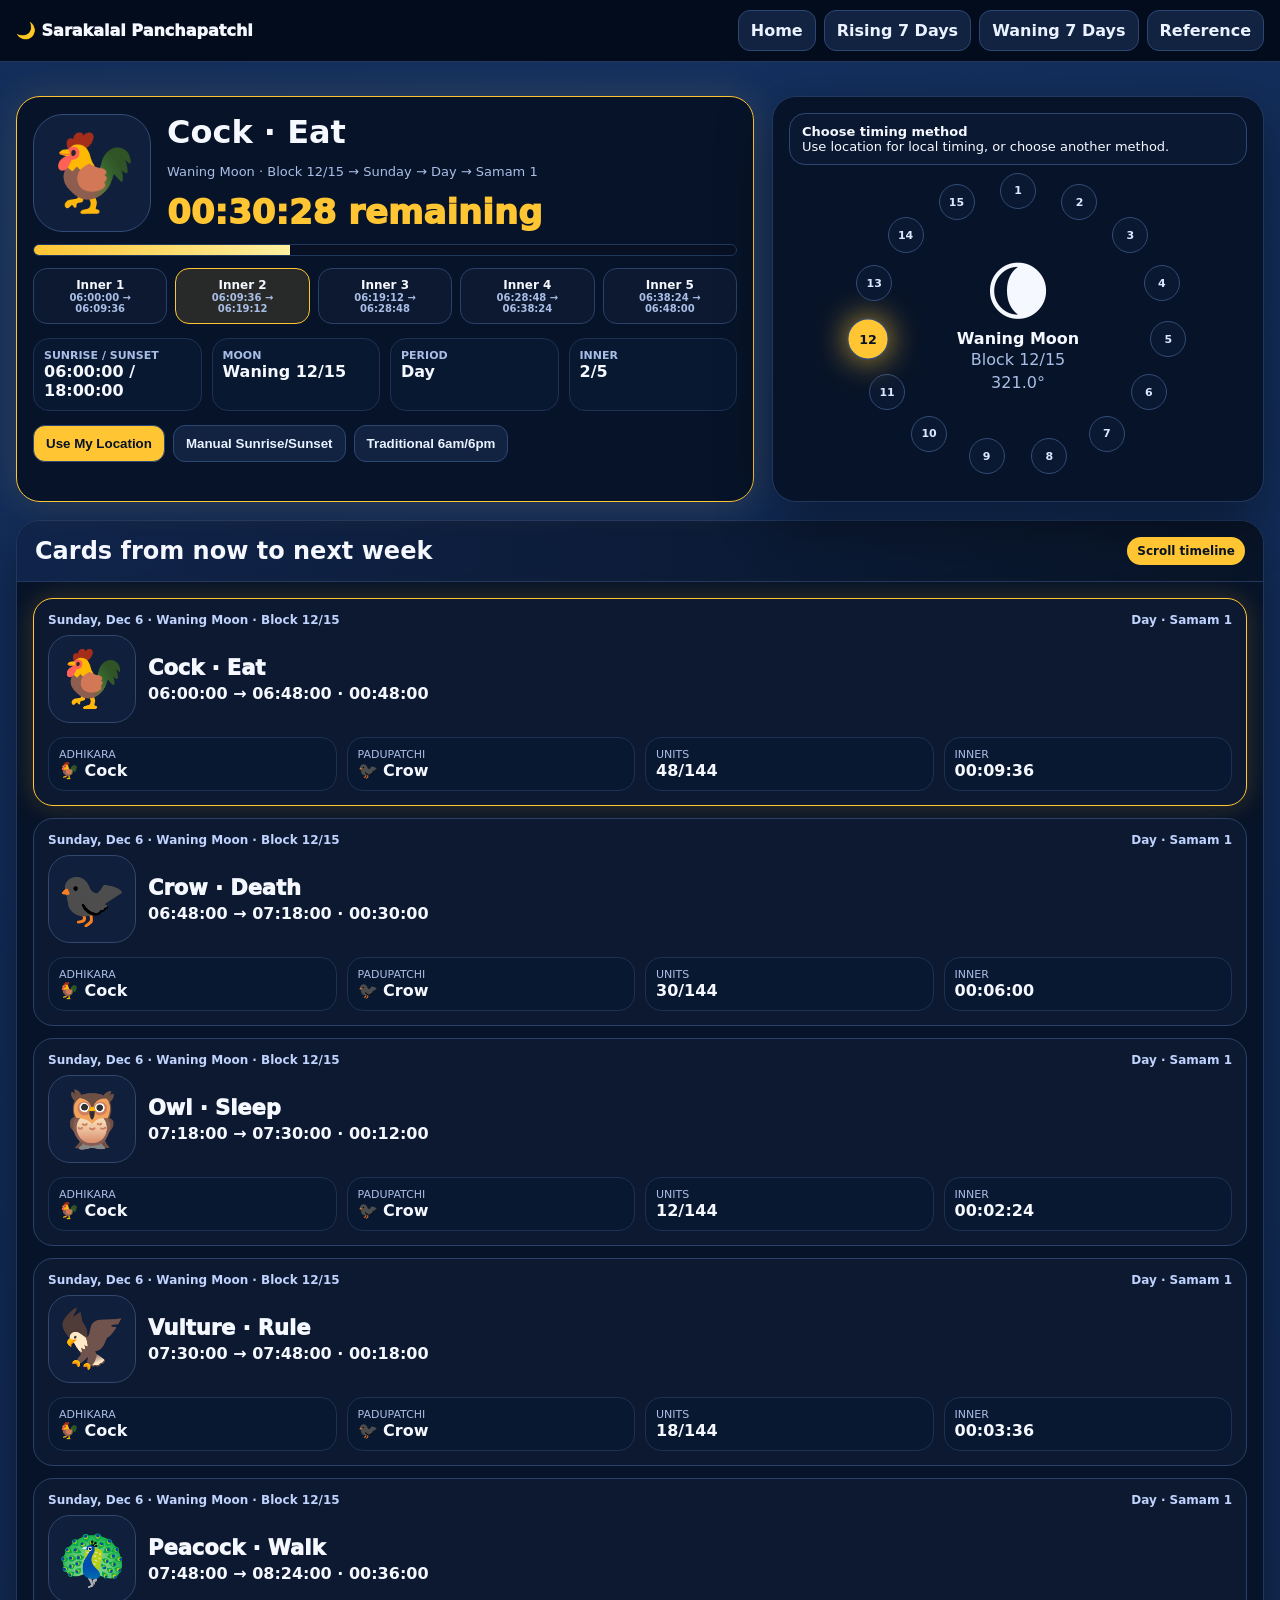
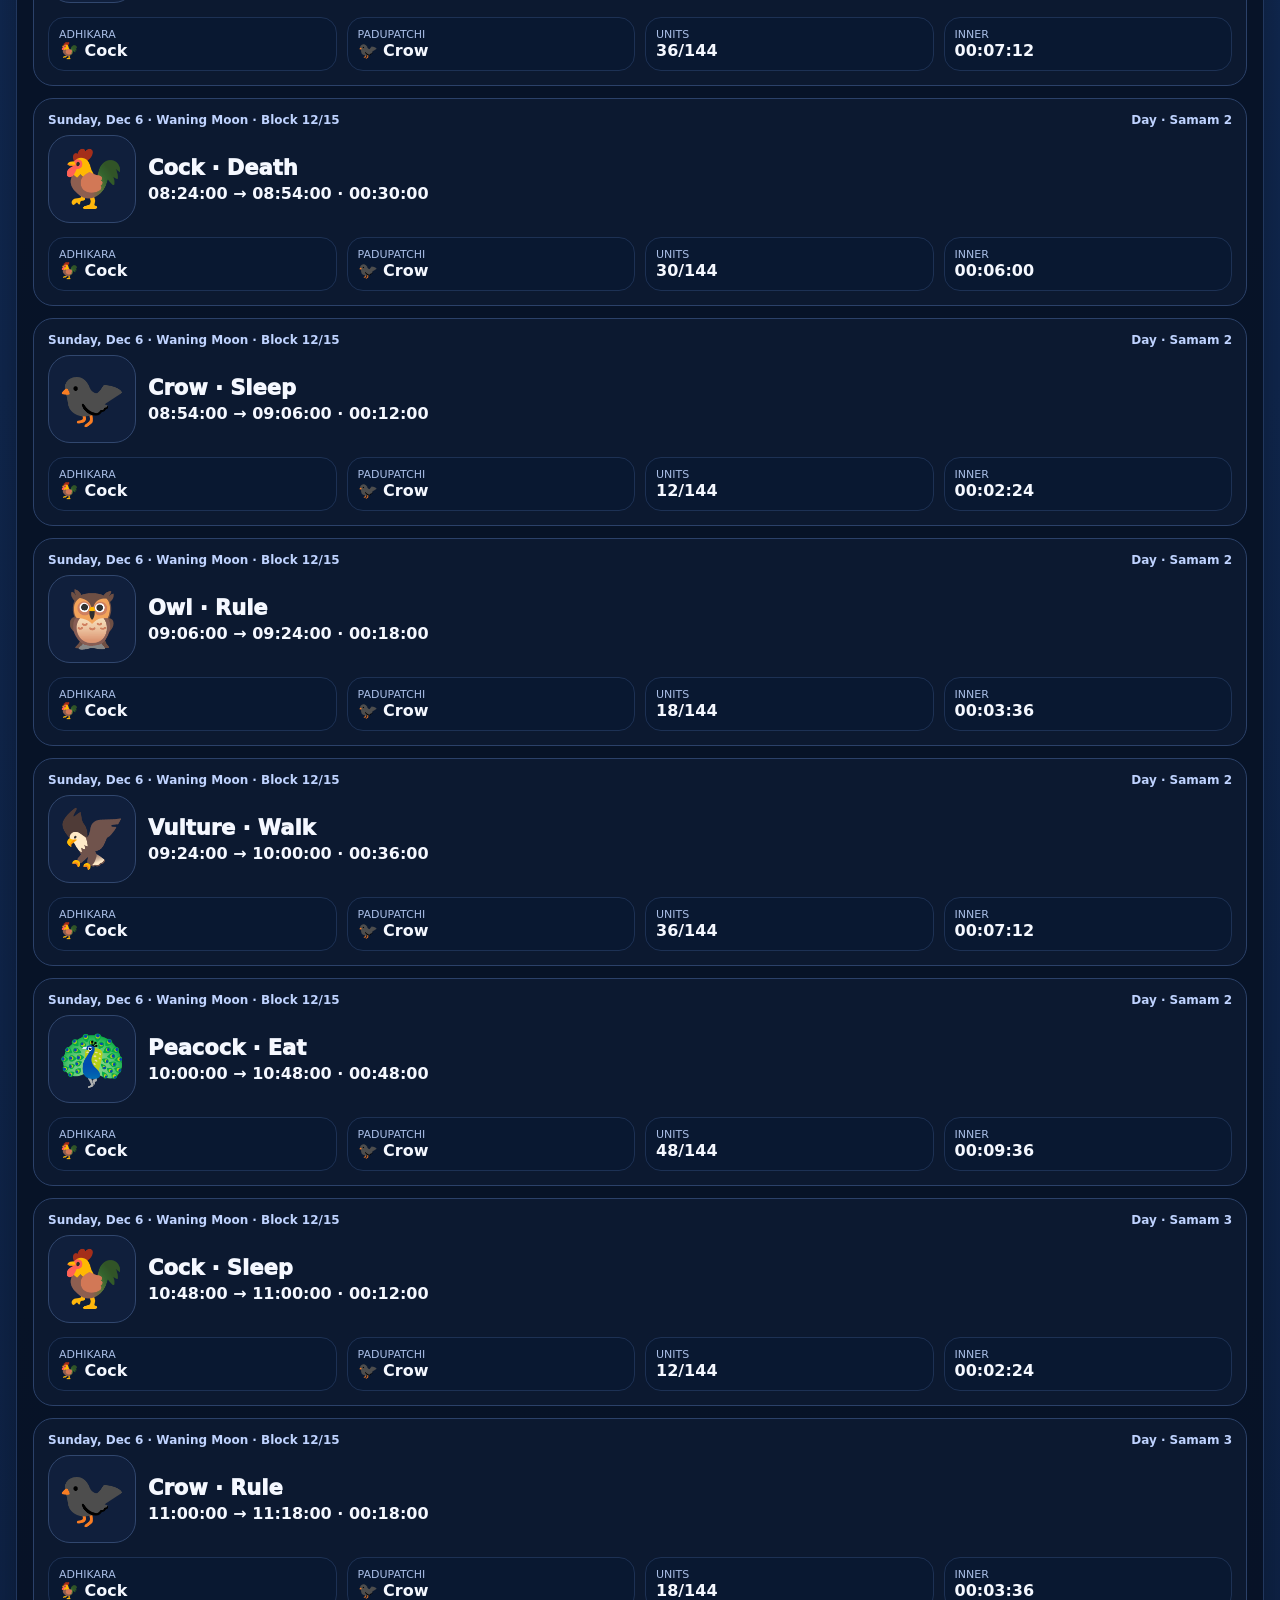
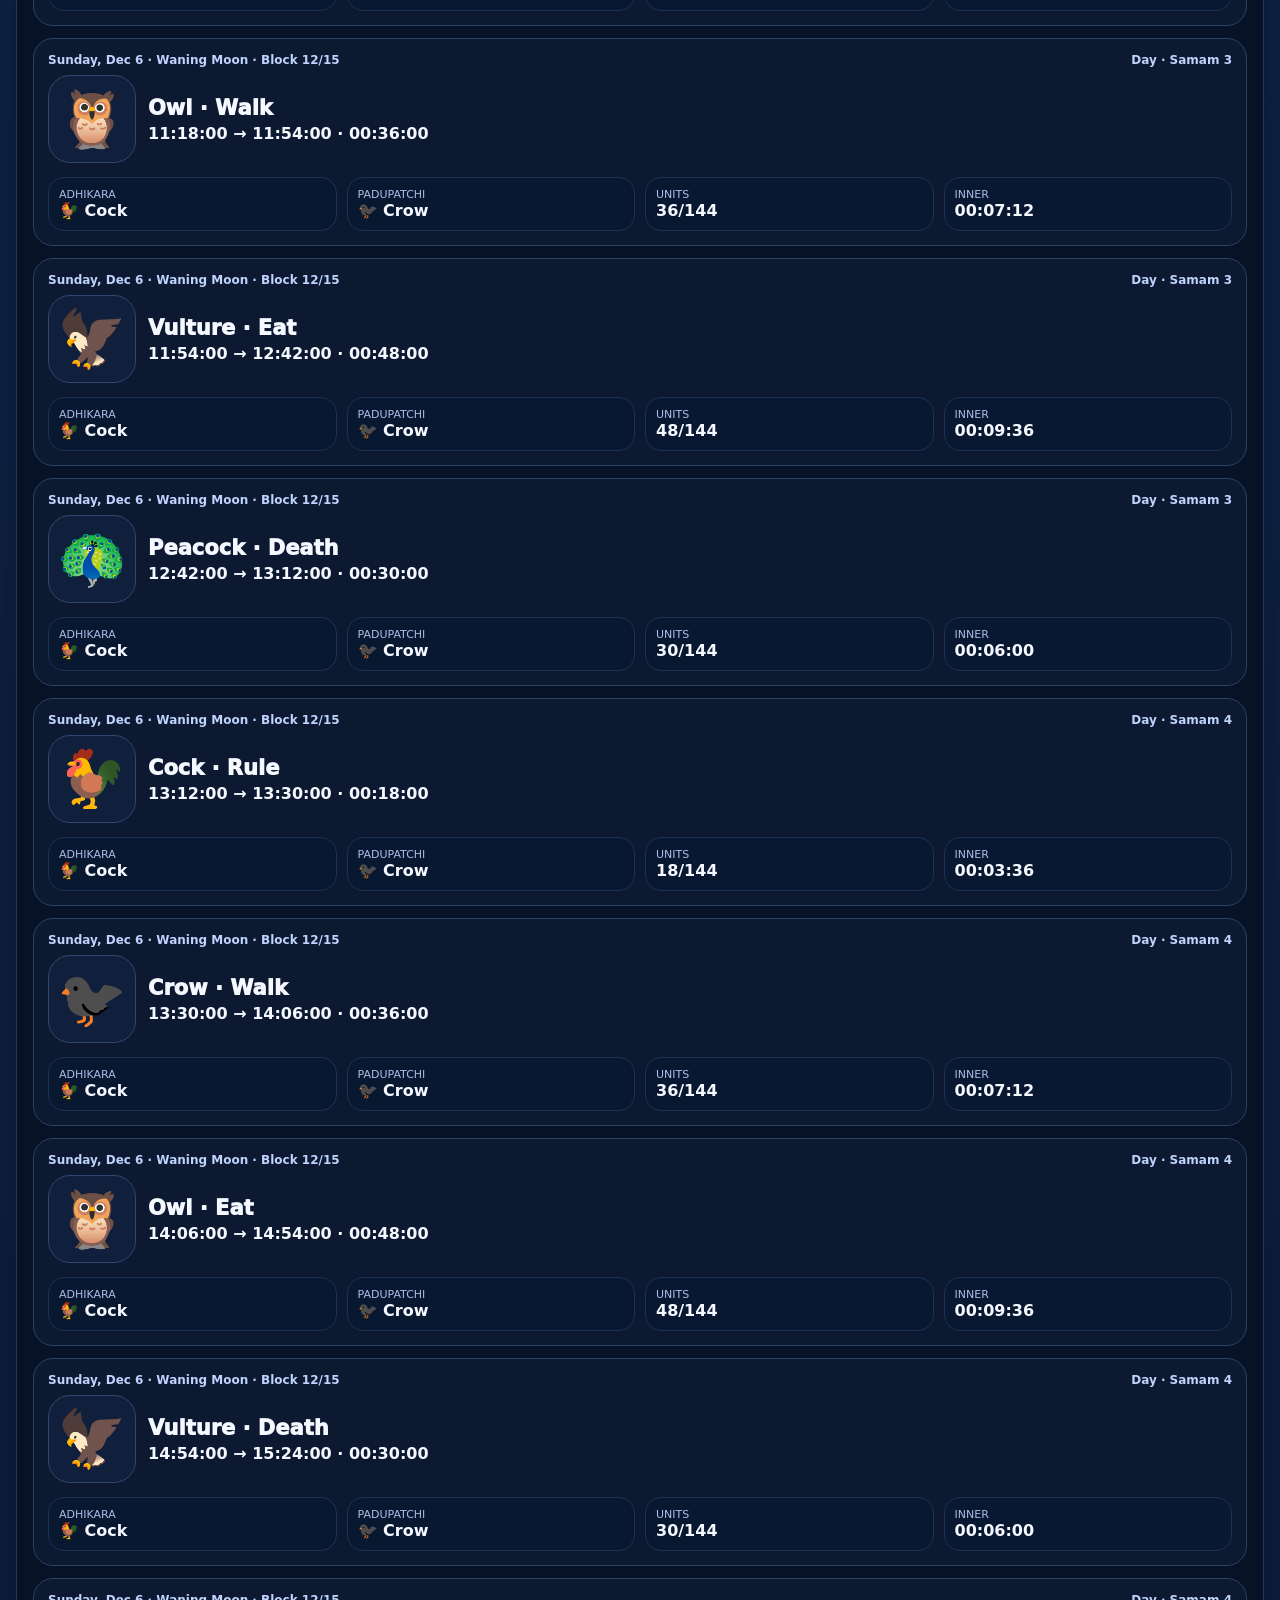
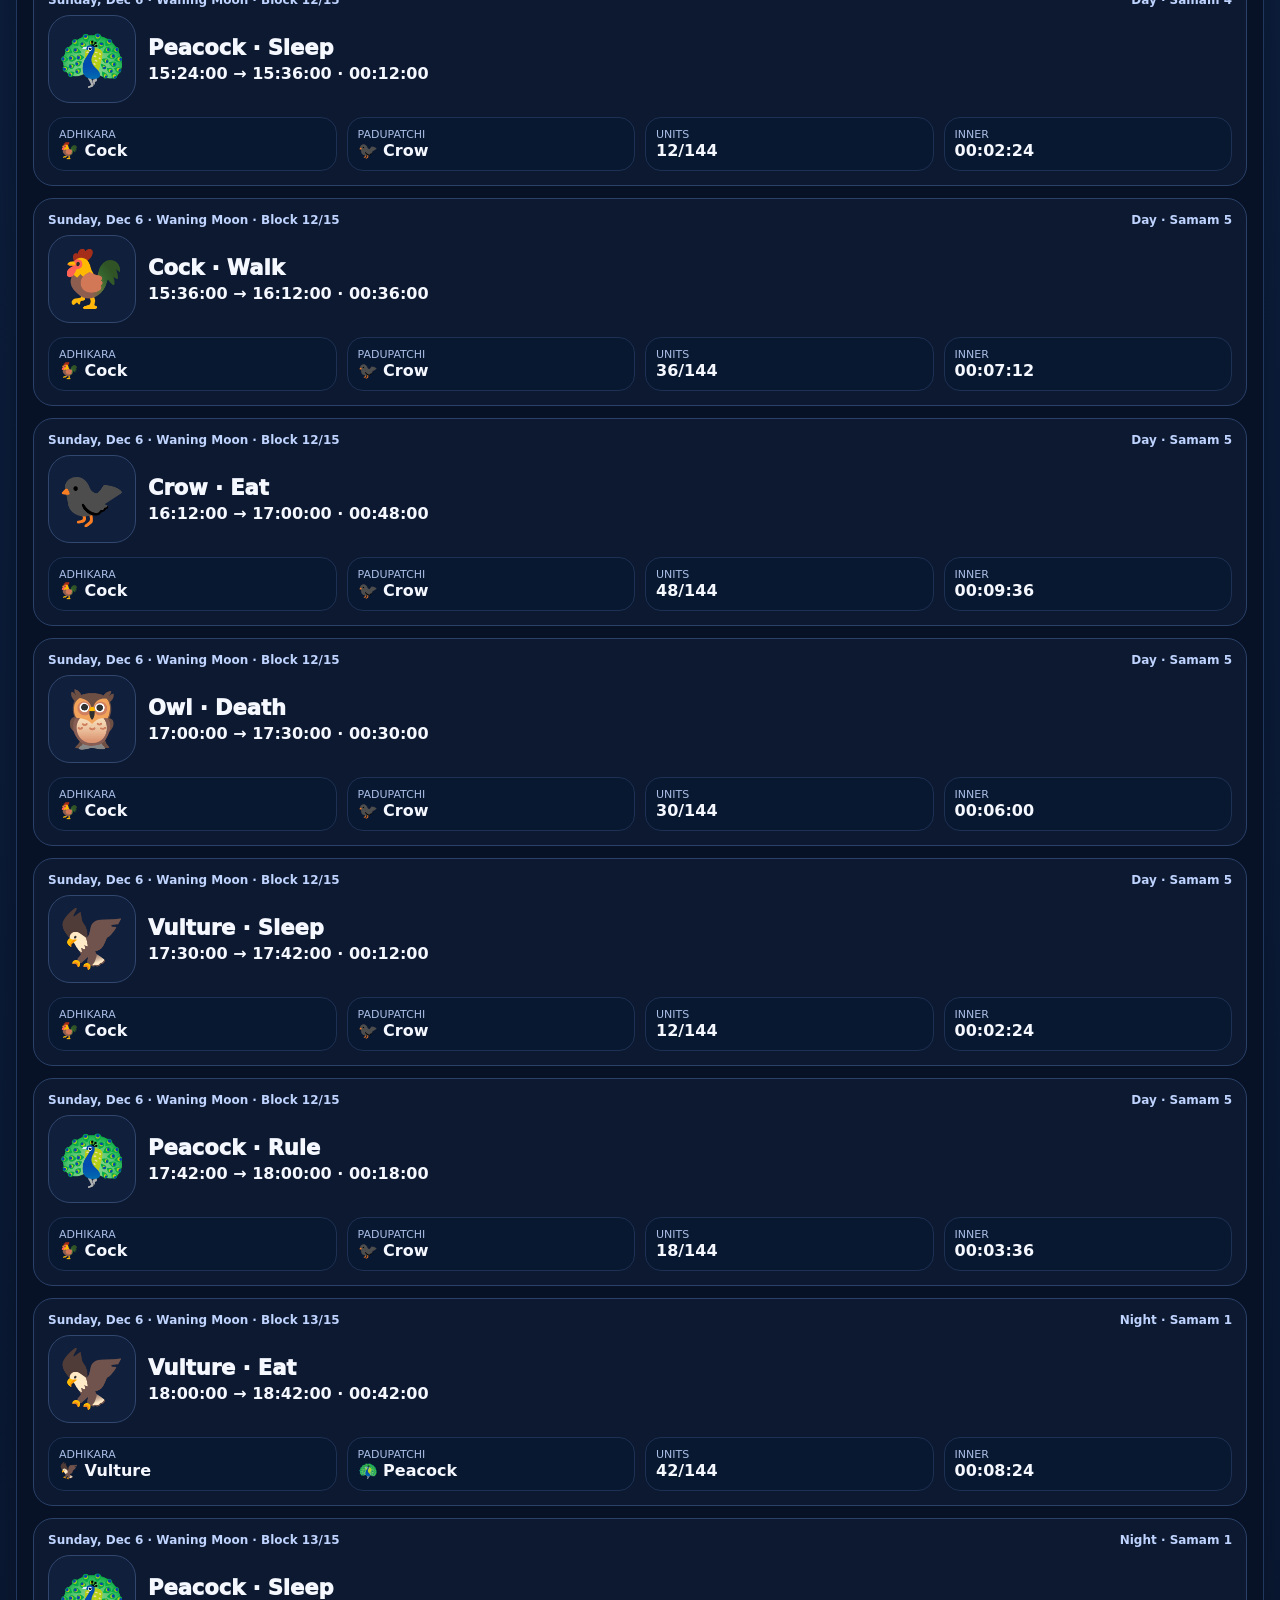
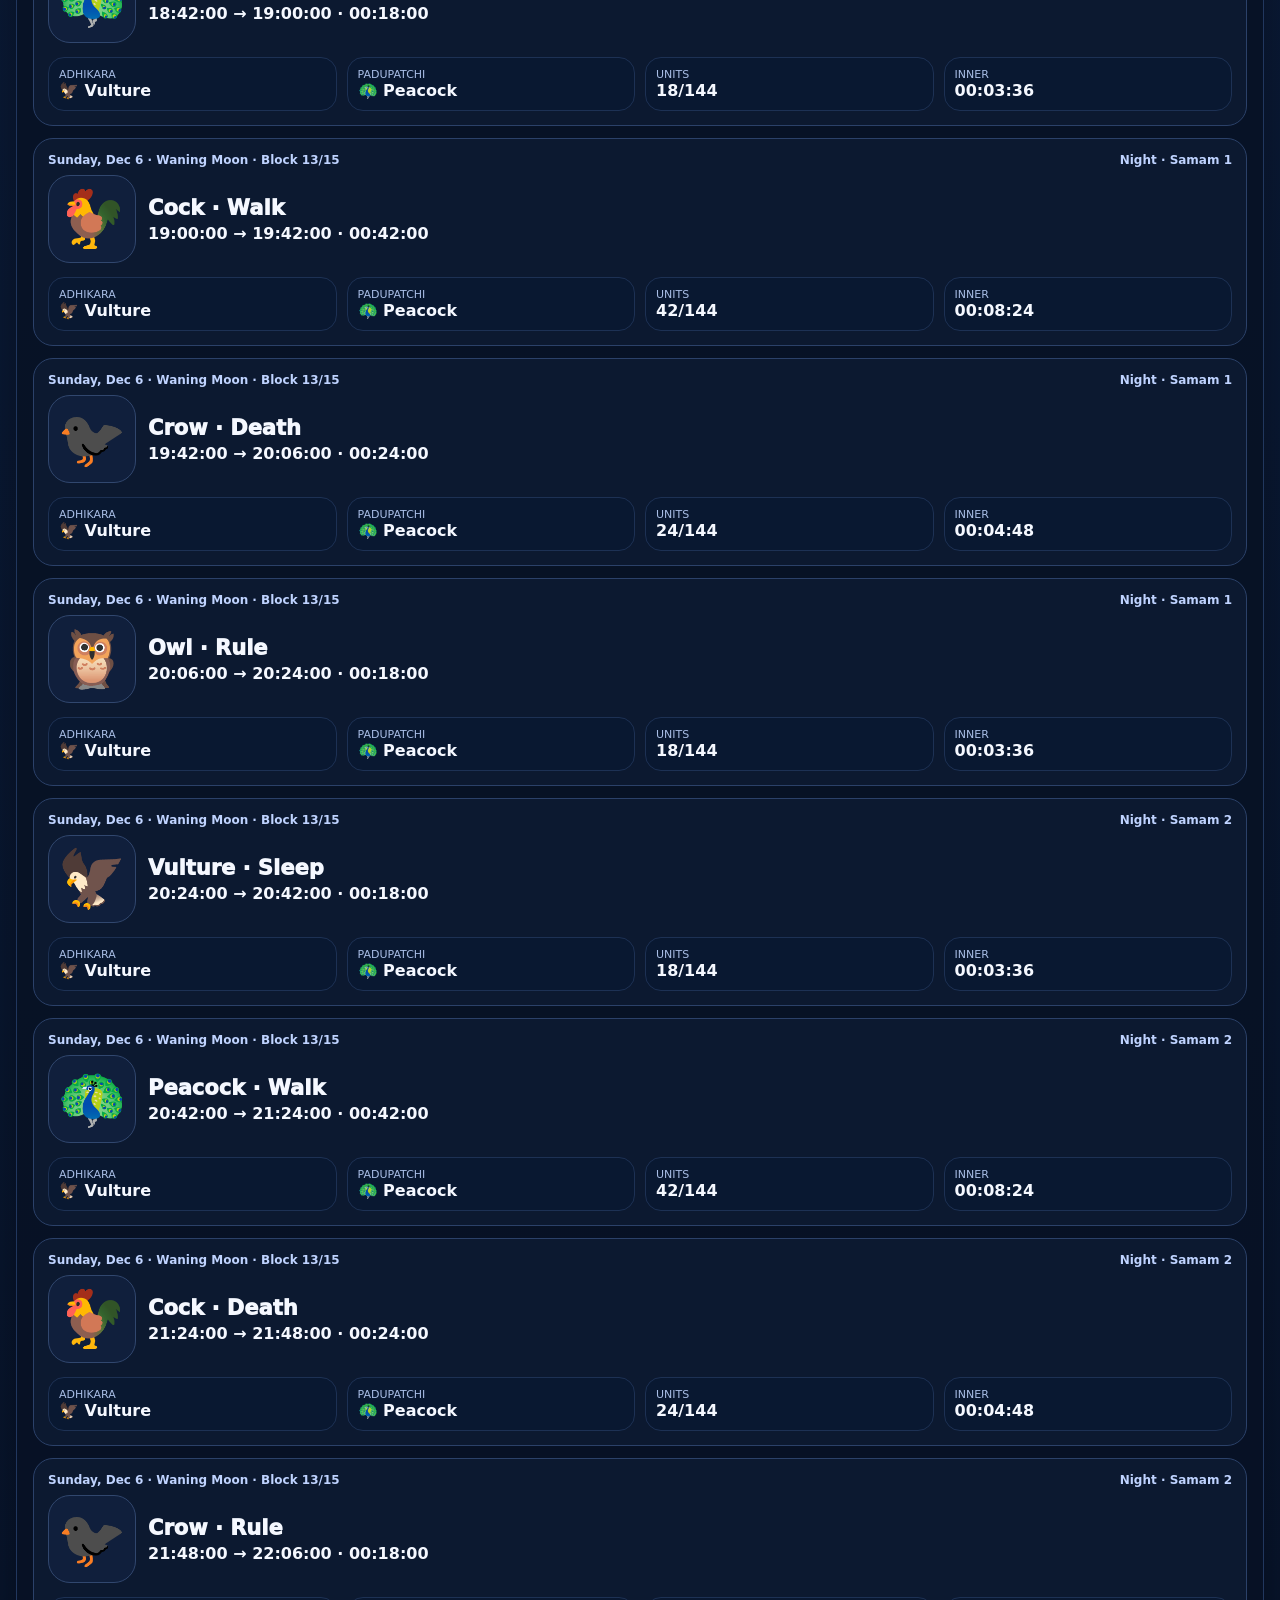
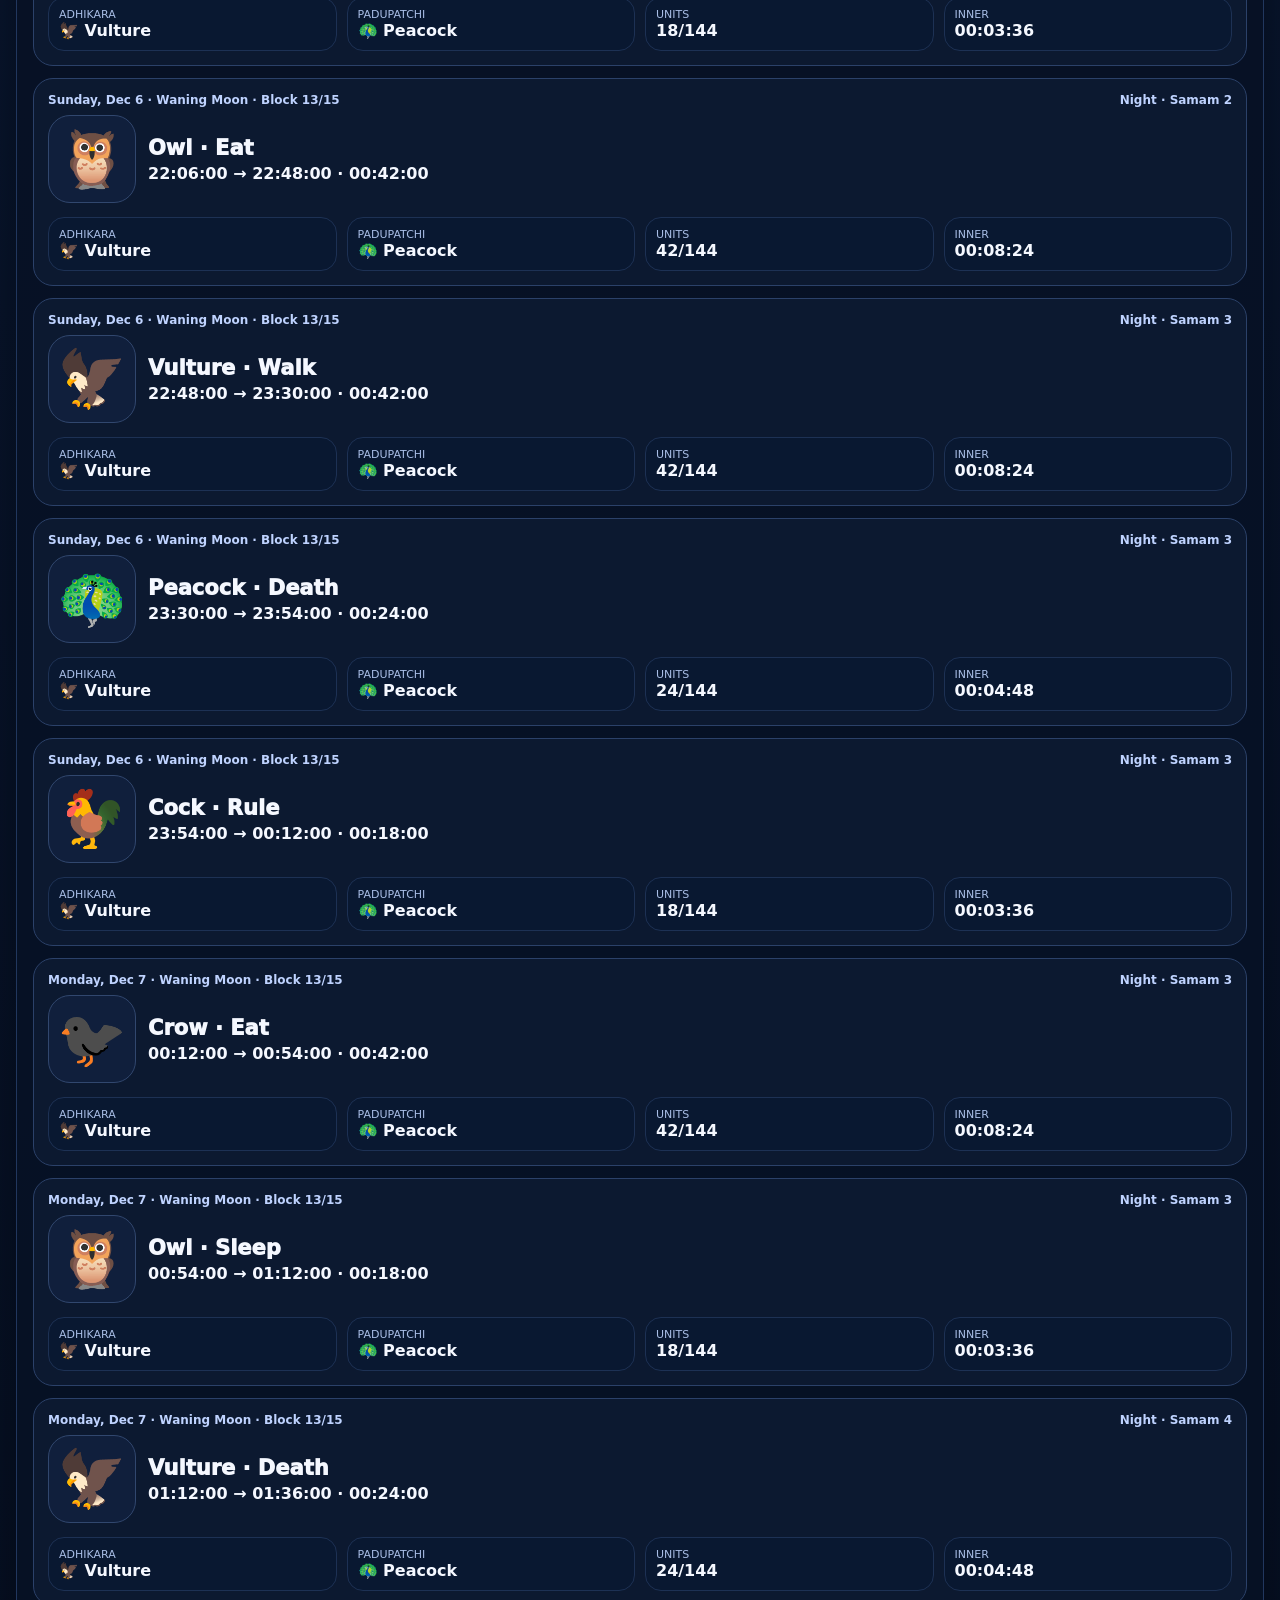
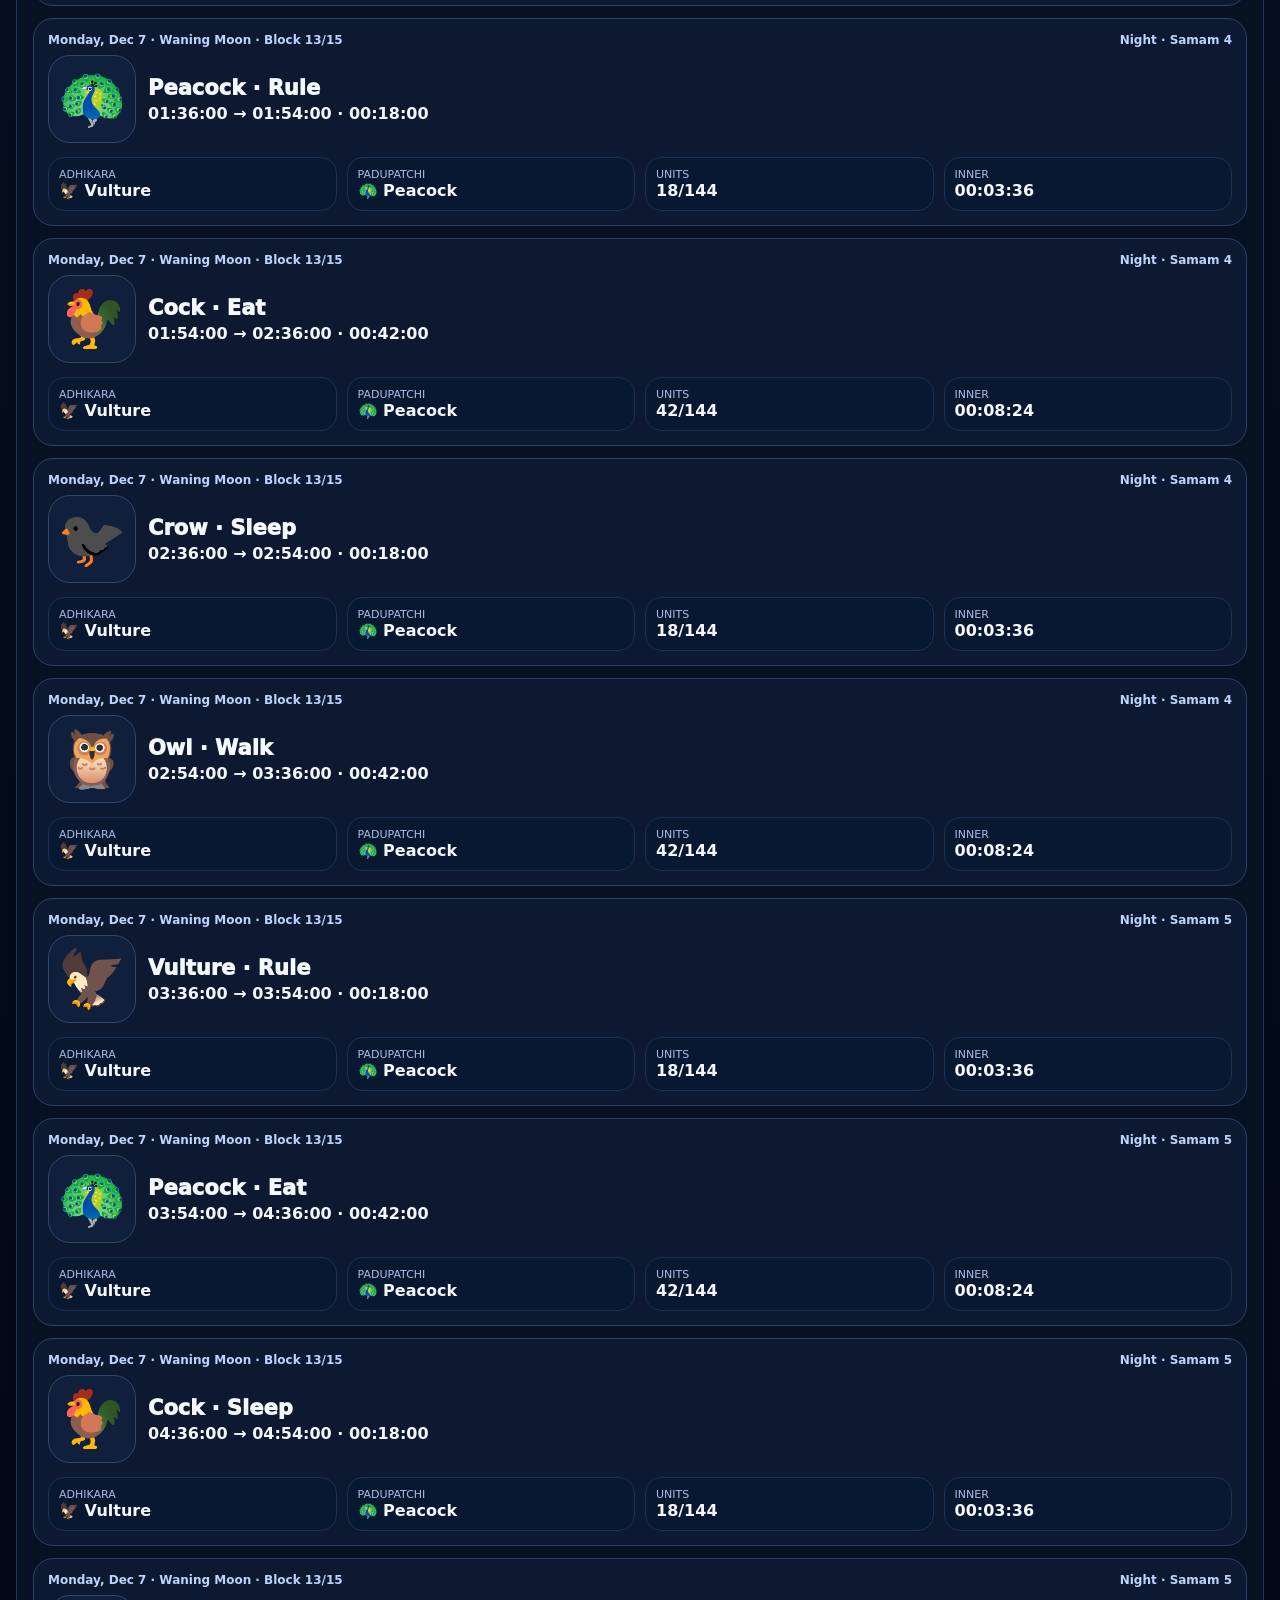
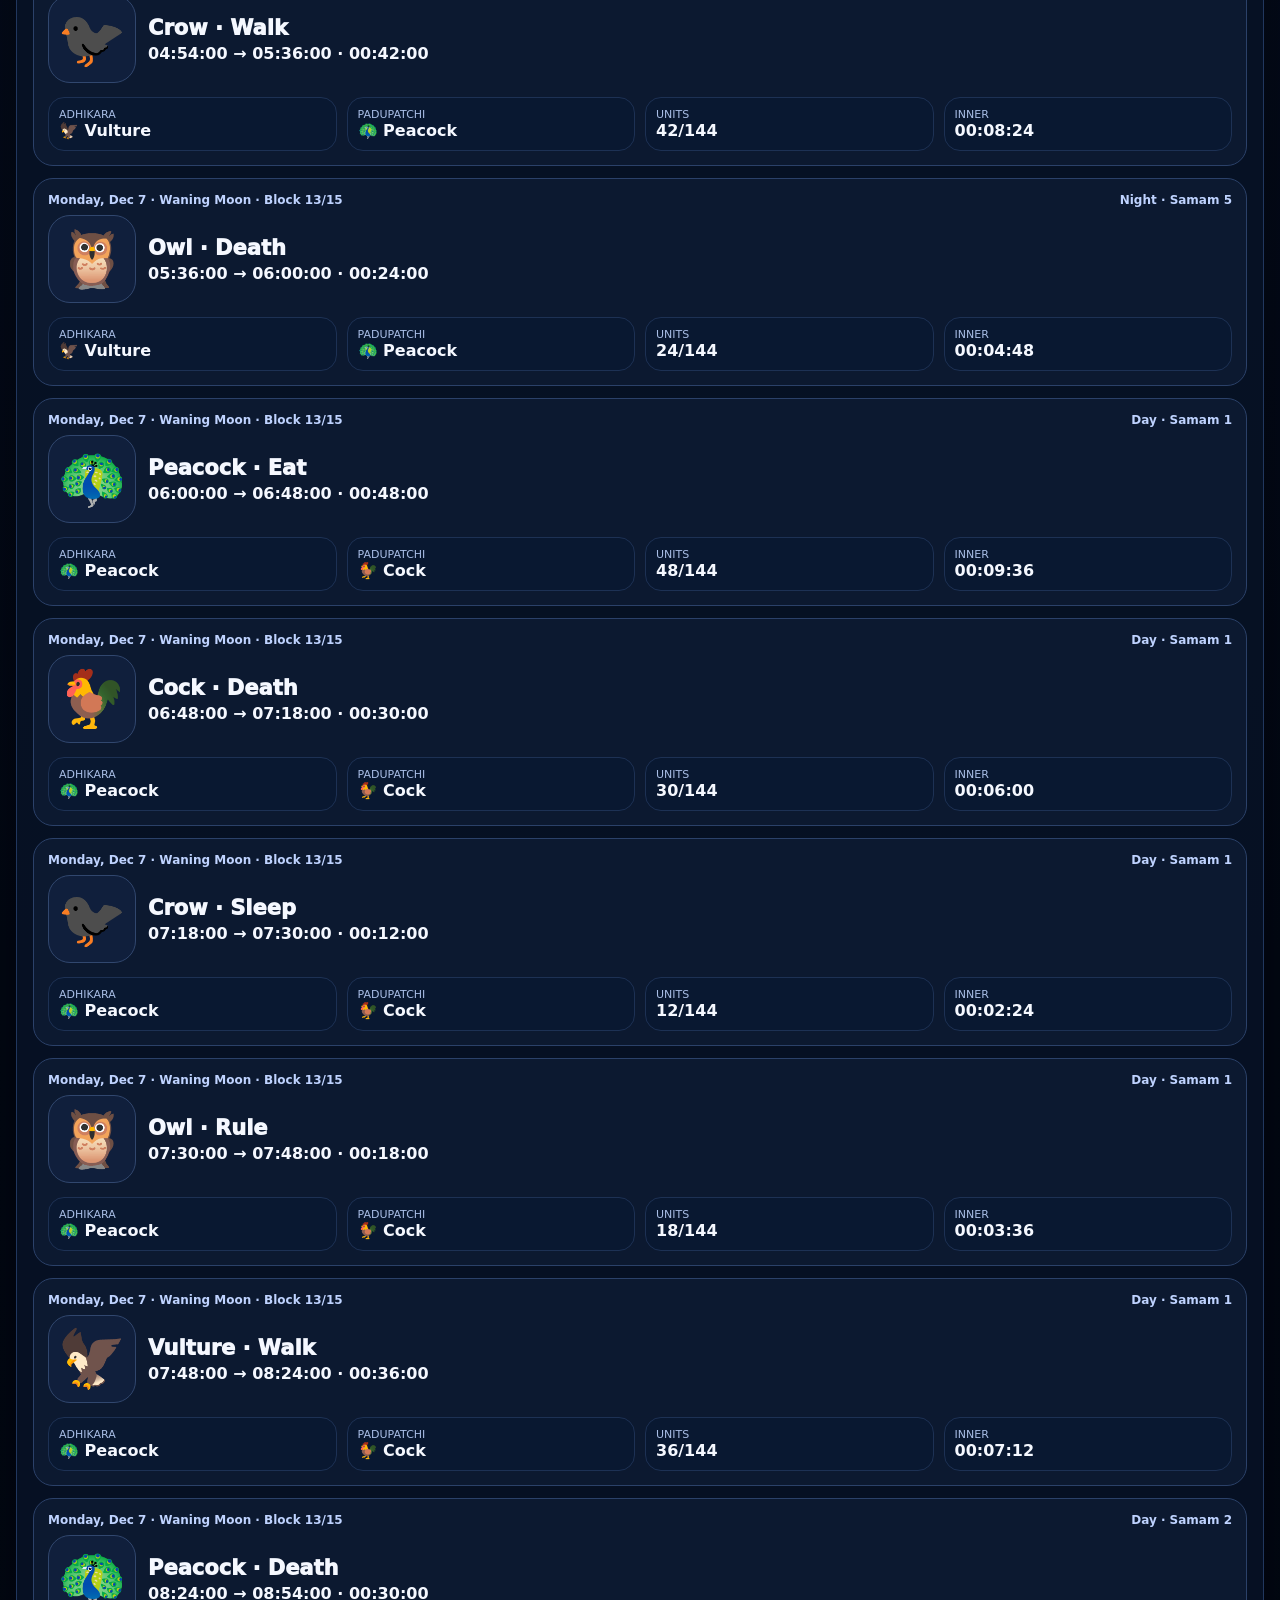
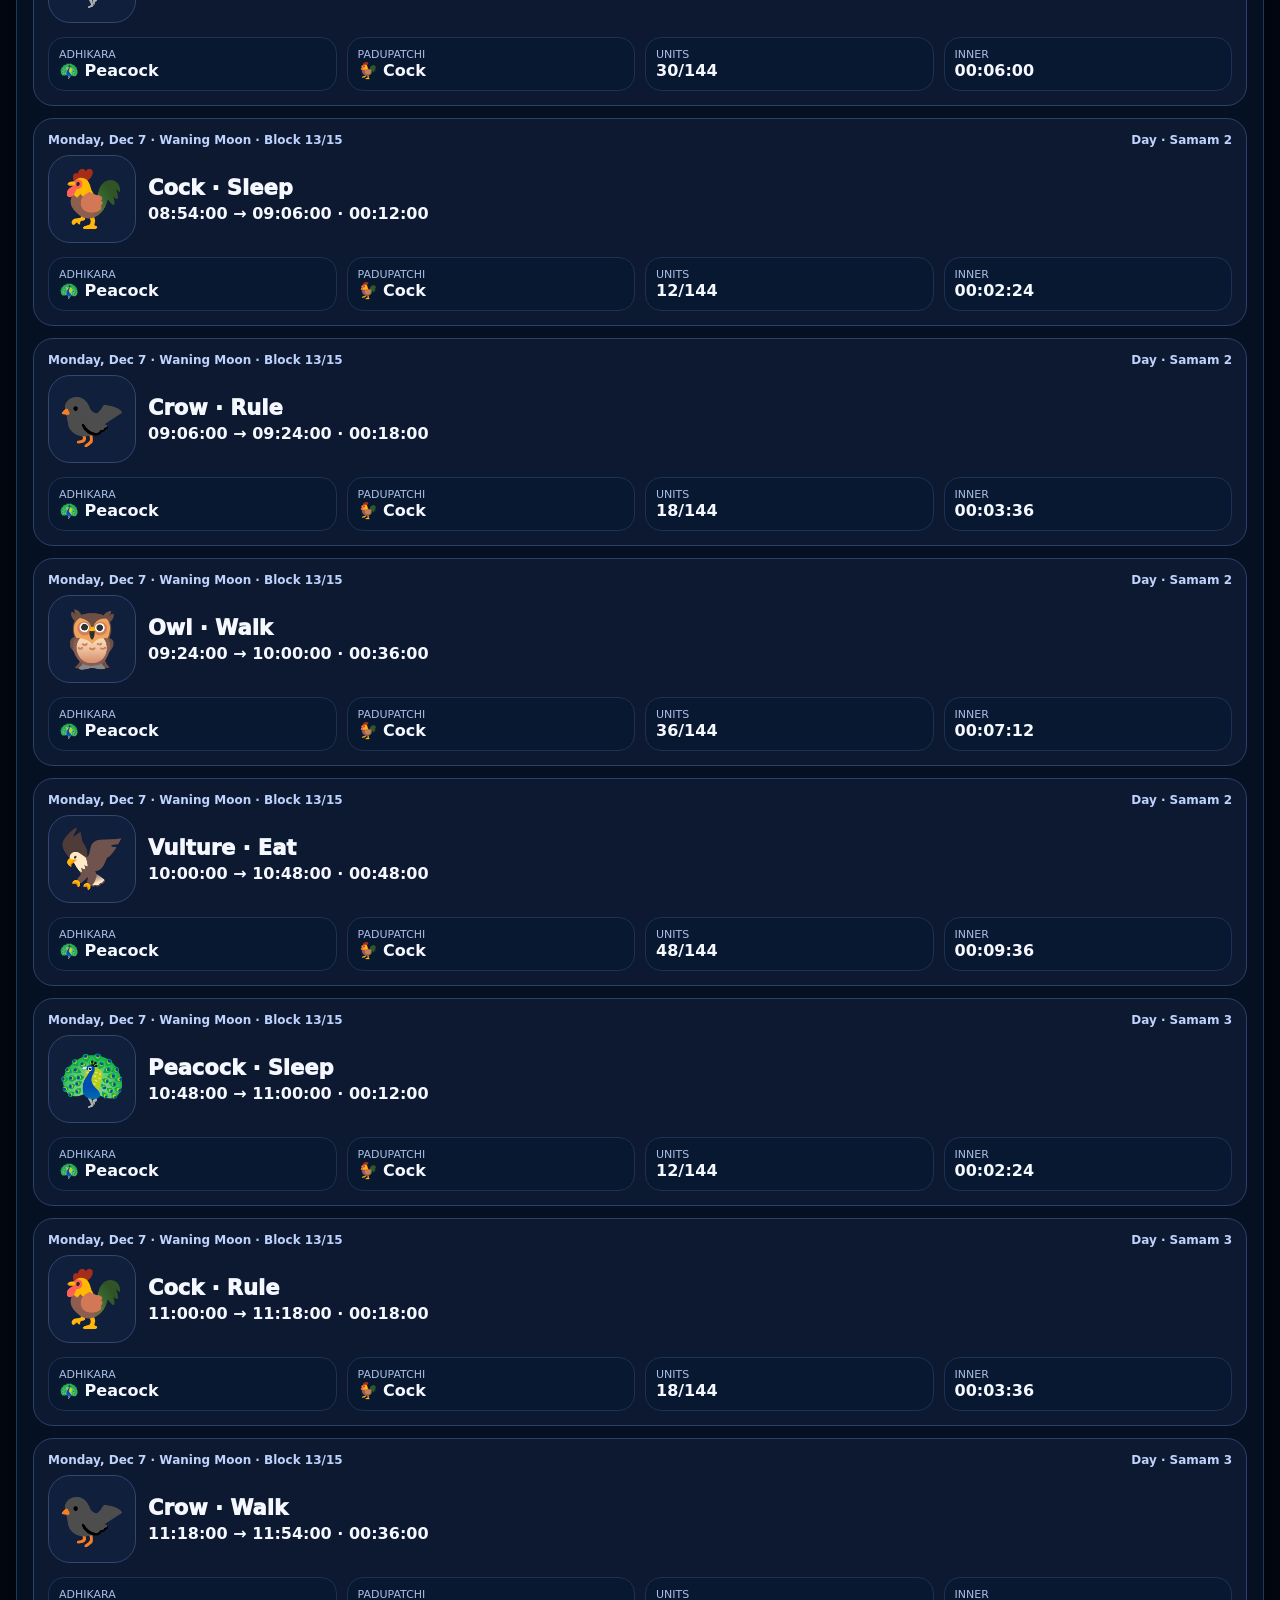
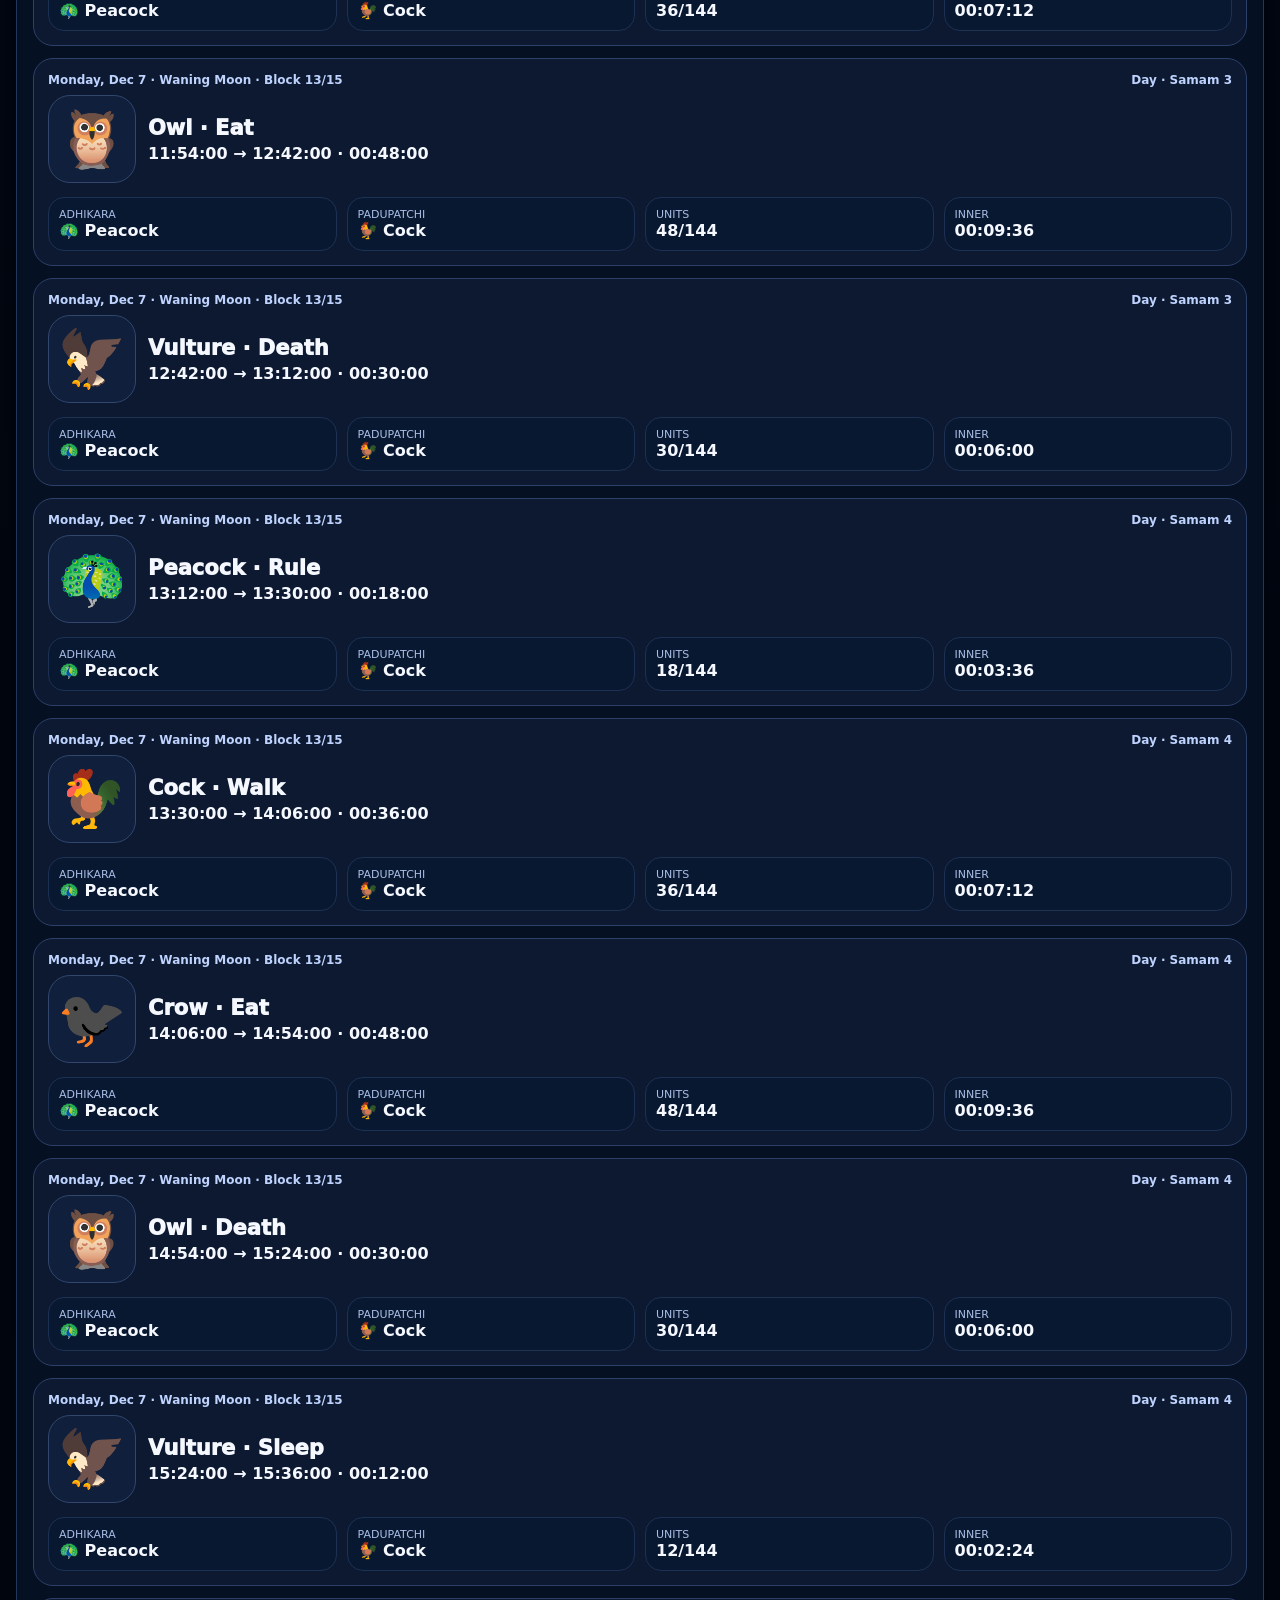
==== index.html @ 317ab997 "btn changed" ====
<!doctype html><html lang="ta"><head><meta charset="utf-8"><meta name="viewport" content="width=device-width,initial-scale=1"><title>Sarakalai Panchapatchi</title><link rel="stylesheet" href="assets/css/style.css"></head><body><nav class="nav"><div class="nav-inner"><div class="brand">🌙 Sarakalai Panchapatchi</div><div class="menu"><a class="btn" href="index.html">Home</a><a class="btn" href="rising.html">Rising 7 Days</a><a class="btn" href="waning.html">Waning 7 Days</a><a class="btn" href="reference.html">Reference</a></div></div></nav><main class="wrap"><section class="hero"><div class="panel current pad"><div class="current-grid"><div class="current-icon" id="currentIcon">🕊️</div><div><h1 id="currentTitle">Loading...</h1><p class="current-path" id="currentPath">Preparing Panchapatchi card.</p><div class="big-count" id="countdownText">--:--:--</div></div></div><div class="progress"><div class="bar" id="activityBar"></div></div><div class="micro-grid" id="microGrid"></div><div class="stats"><div class="stat"><b>Sunrise / Sunset</b><span id="sunText">--</span></div><div class="stat"><b>Moon</b><span id="moonText">--</span></div><div class="stat"><b>Period</b><span id="periodText">--</span></div><div class="stat"><b>Inner</b><span id="innerText">--</span></div></div><div class="controls" id="timingChoice">
<button class="primary" id="locateBtn">Use My Location</button>
<button id="manualBtn">Manual Sunrise/Sunset</button>
<button id="fallbackBtn">Traditional 6am/6pm</button>
</div>
<div class="controls" id="savedTimingControls" style="display:none">
<button id="changeTimingBtn">Change timing method</button>
</div><div class="input-panel" id="manualPanel" style="display:none"><b>Manual timing</b><br><input id="manualSunrise" type="time" step="1" value="06:00:00"><input id="manualSunset" type="time" step="1" value="18:00:00"><button class="primary" id="setManualBtn">Set Timing</button></div></div><aside class="panel pad"><div class="status"><b id="statusText">Loading</b><span id="statusDetails">Preparing.</span></div><div class="moon-wheel" id="moonWheel"></div></aside></section><section class="section"><div class="section-head"><h2>Cards from now to next week</h2><span class="badge">Scroll timeline</span></div><div class="pad"><div class="card-list" id="cardList"></div></div></section></main><script src="assets/js/app.js"></script></body></html>
---- assets/css/style.css ----
:root{--bg:#020713;--panel:#071225;--line:#21375e;--text:#f5f8ff;--muted:#a9bee6;--gold:#ffc533;--red:#ff668a;--blue:#4cc9ff;--green:#3ee6ad;--violet:#ad8cff}
*{box-sizing:border-box}body{margin:0;background:radial-gradient(circle at top,#14305f 0,#020713 45%,#01040a 100%);color:var(--text);font-family:system-ui,-apple-system,Segoe UI,sans-serif}.wrap{max-width:1450px;margin:auto;padding:16px}.nav{position:sticky;top:0;z-index:20;background:#020713dd;backdrop-filter:blur(10px);border-bottom:1px solid var(--line)}.nav-inner{max-width:1450px;margin:auto;padding:10px 16px;display:flex;justify-content:space-between;gap:10px;align-items:center}.brand{font-weight:950}.menu{display:flex;gap:8px;flex-wrap:wrap}.btn,button{background:#122342;color:#eaf2ff;border:1px solid #2d4774;padding:10px 12px;border-radius:12px;font-weight:900;text-decoration:none;cursor:pointer}.primary{background:var(--gold)!important;color:#071225!important}.hero{display:grid;grid-template-columns:1.2fr .8fr;gap:18px;margin-top:18px}.panel,.section{border:1px solid var(--line);background:#071225ee;border-radius:24px;box-shadow:0 20px 55px #0006;overflow:hidden}.pad{padding:16px}h1{margin:0 0 8px;font-size:32px}.lead{color:var(--muted);line-height:1.45}.section{margin:18px 0}.section-head{padding:16px 18px;background:linear-gradient(90deg,#10244b,#081427);display:flex;justify-content:space-between;gap:12px;align-items:center;border-bottom:1px solid var(--line)}.section-head h2{margin:0}.badge{background:var(--gold);color:#071225;border-radius:999px;padding:7px 10px;font-weight:900;font-size:12px}.current{border-color:var(--gold);box-shadow:0 0 38px #ffc53322}.current-grid{display:grid;grid-template-columns:118px 1fr;gap:16px;align-items:center}.current-icon{font-size:76px;width:118px;height:118px;border-radius:30px;background:#101f3c;display:grid;place-items:center;border:1px solid #324c78}.current-title{font-size:27px;font-weight:950}.current-path{color:var(--muted);font-size:13px}.big-count{font-size:34px;font-weight:950;color:var(--gold);margin-top:8px}.progress{height:12px;background:#071123;border:1px solid #20385e;border-radius:99px;overflow:hidden;margin-top:12px}.bar{height:100%;background:linear-gradient(90deg,var(--gold),#fff0a0);width:0%}.micro-grid{display:grid;grid-template-columns:repeat(5,1fr);gap:8px;margin-top:12px}.micro{border:1px solid #2b4169;background:#0c1930;border-radius:14px;padding:9px;text-align:center;font-size:12px;font-weight:900}.micro.active{border-color:var(--gold);background:#ffc53322}.micro small{display:block;color:var(--muted);font-size:10px}.stats,.context{display:grid;grid-template-columns:repeat(4,1fr);gap:10px;margin-top:14px}.stat,.context div{background:#091831;border:1px solid #1d3154;border-radius:16px;padding:10px}.stat b,.context small{display:block;font-size:11px;color:var(--muted);text-transform:uppercase}.stat span,.context b{font-weight:900}.controls{display:flex;gap:8px;flex-wrap:wrap;margin-top:14px}.input-panel{background:#091831;border:1px solid #1d3154;border-radius:16px;padding:12px;margin-top:12px}.input-panel input{padding:10px;border-radius:10px;border:1px solid #2d4774;background:#081327;color:white;margin:6px 6px 6px 0}.status{background:#0a1832;border:1px solid #2d4774;border-radius:16px;padding:10px 12px;font-size:13px}.status b{display:block}.moon-wheel{position:relative;height:320px;max-width:360px;margin:auto}.moon-dot{position:absolute;width:36px;height:36px;border-radius:50%;background:#0b1831;border:1px solid #324c78;color:#dbe8ff;display:grid;place-items:center;font-size:11px;font-weight:900}.moon-dot.active{background:var(--gold);color:#071225;box-shadow:0 0 28px #ffc533cc;transform:scale(1.15)}.moon-center{position:absolute;left:50%;top:50%;transform:translate(-50%,-50%);text-align:center}.moon-center .moon{font-size:64px}.moon-center b{display:block}.card-list{display:grid;gap:12px}.timeline-card{border:1px solid #2b4169;background:#0c1930;border-radius:20px;padding:14px}.timeline-card.active{border-color:var(--gold);box-shadow:0 0 25px #ffc53333}.topline{display:flex;justify-content:space-between;color:#bfd3ff;font-size:12px;font-weight:850}.body{display:grid;grid-template-columns:88px 1fr;gap:12px;align-items:center;margin-top:8px}.birdbig{width:88px;height:88px;border-radius:22px;background:#101f3c;display:grid;place-items:center;font-size:56px;border:1px solid #31476e}.name{font-size:21px;font-weight:950}.time{font-weight:850;margin-top:4px}.grid7{display:grid;grid-template-columns:repeat(7,minmax(185px,1fr));gap:12px;padding:14px}.day-card{background:#08152c;border:1px solid #1c3154;border-radius:20px;overflow:hidden}.day-head{padding:12px;background:#0d1d3b;border-bottom:1px solid #20375d}.day-head span{display:block;color:var(--muted);font-size:12px}.birdpair{display:grid;gap:8px;padding:10px}.role-card{background:#0d1930;border:1px solid #263b61;border-radius:18px;padding:10px;text-align:center}.role-card.adhi{border-top:5px solid var(--gold)}.role-card.padu{border-top:5px solid var(--red)}.role-card .emoji{font-size:48px}.role-card .role{font-size:10px;color:var(--muted);font-weight:900}.role-card .bname{font-weight:950}.tree{padding:14px}.tree details{border:1px solid #1d3154;border-radius:16px;background:#08152c;margin:10px 0;overflow:hidden}.tree summary{cursor:pointer;padding:12px 14px;font-weight:950;background:#0d1d3b}.tree details details{margin:10px 12px;background:#0a1832}.samam{padding:14px 16px;border-top:1px solid #172945}.samam-title{display:flex;justify-content:space-between;margin-bottom:10px}.card-row{display:flex;gap:10px;overflow-x:auto}.mini-card{min-width:190px;border:1px solid #2b4169;background:#0c1930;border-radius:18px;padding:12px}.bird-img{height:88px;font-size:56px;display:grid;place-items:center;border-radius:18px;background:#101f3c;border:1px solid #31476e}.activity{font-size:18px;font-weight:950}.units{font-size:22px;color:var(--gold);font-weight:950}.eat{border-top:5px solid var(--gold)}.walk{border-top:5px solid var(--blue)}.rule{border-top:5px solid var(--green)}.sleep{border-top:5px solid var(--violet)}.death{border-top:5px solid var(--red)}.ref-grid{display:grid;grid-template-columns:repeat(2,1fr);gap:14px}.formula{background:#081327;border:1px solid #1e3458;border-radius:16px;padding:14px}.formula code{color:#ffe28a}@media(max-width:1050px){.hero{grid-template-columns:1fr}.grid7{grid-template-columns:repeat(3,1fr)}.ref-grid{grid-template-columns:1fr}}@media(max-width:760px){.wrap{padding:12px}.nav-inner{align-items:flex-start;flex-direction:column}.grid7{grid-template-columns:1fr}.current-grid{grid-template-columns:88px 1fr}.current-icon{width:88px;height:88px;font-size:56px}.stats,.context{grid-template-columns:repeat(2,1fr)}h1{font-size:25px}.big-count{font-size:27px}.body{grid-template-columns:72px 1fr}.birdbig{width:72px;height:72px;font-size:46px}}
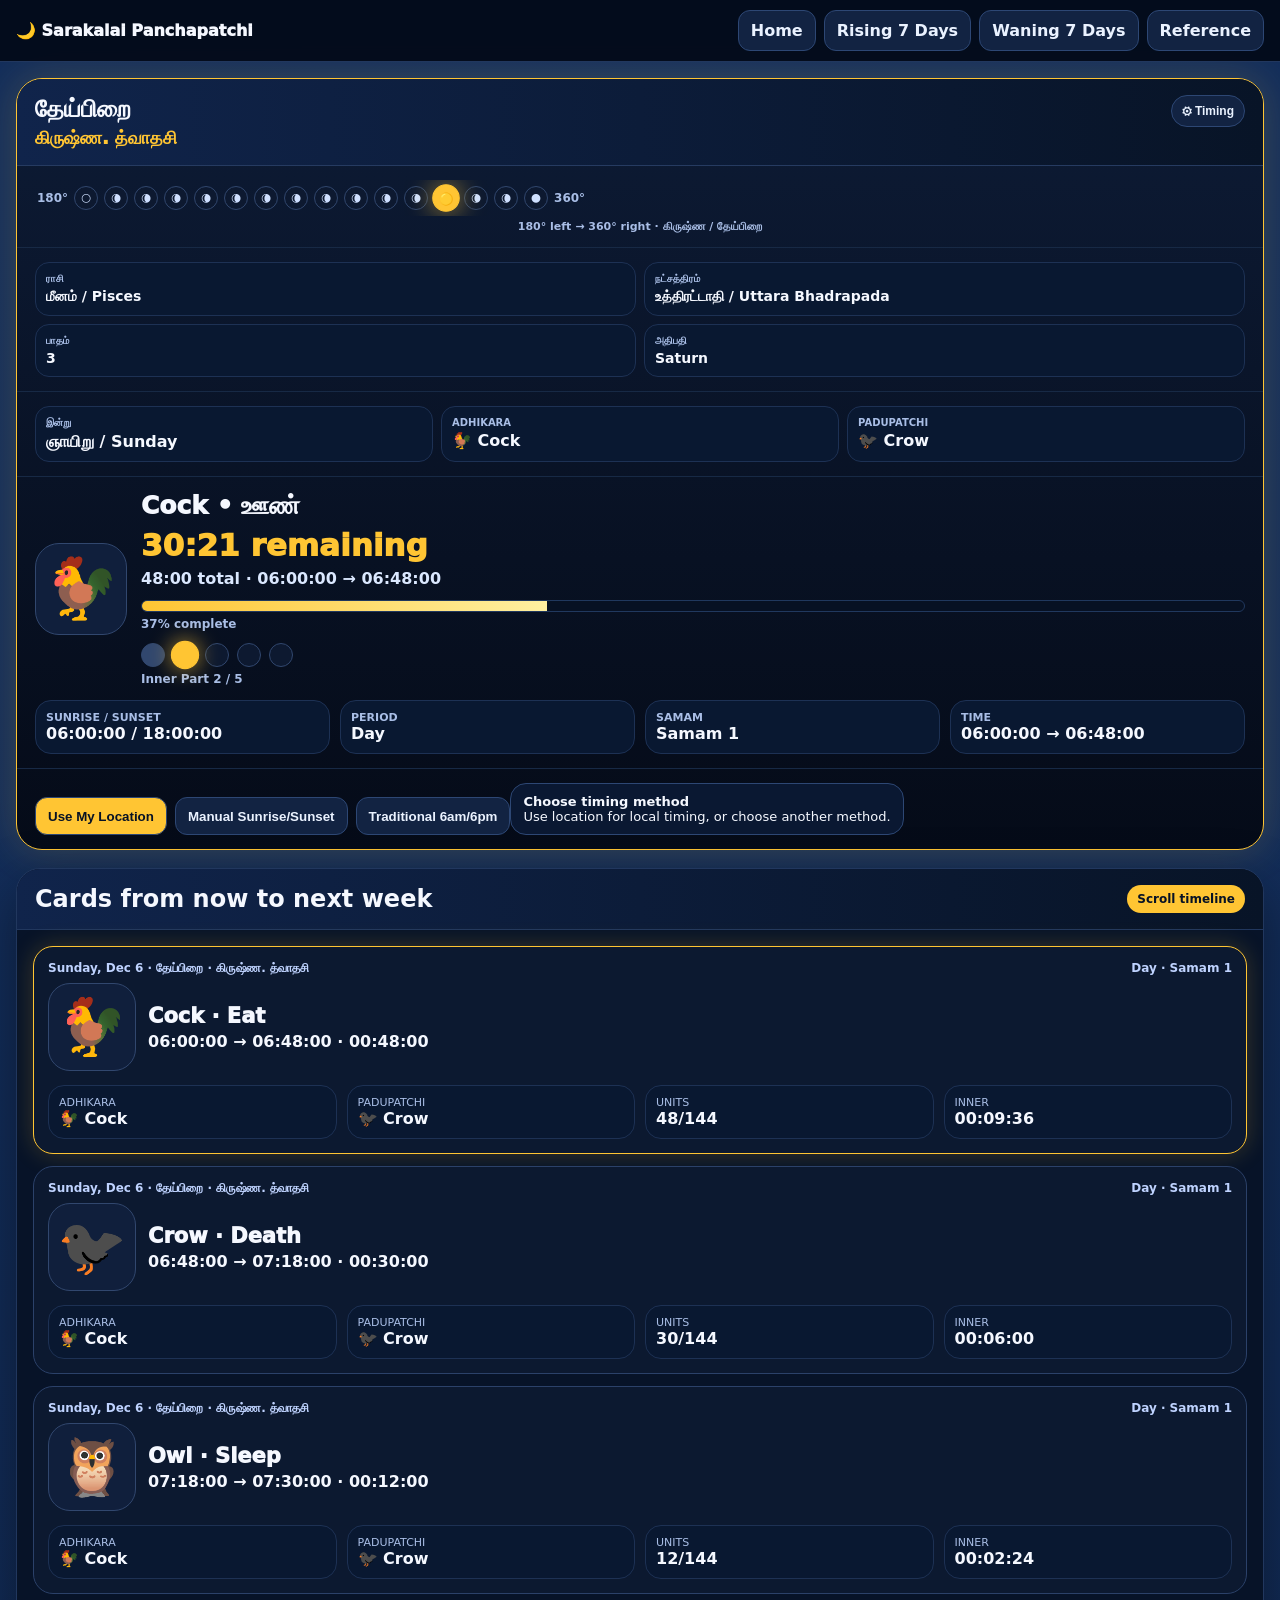
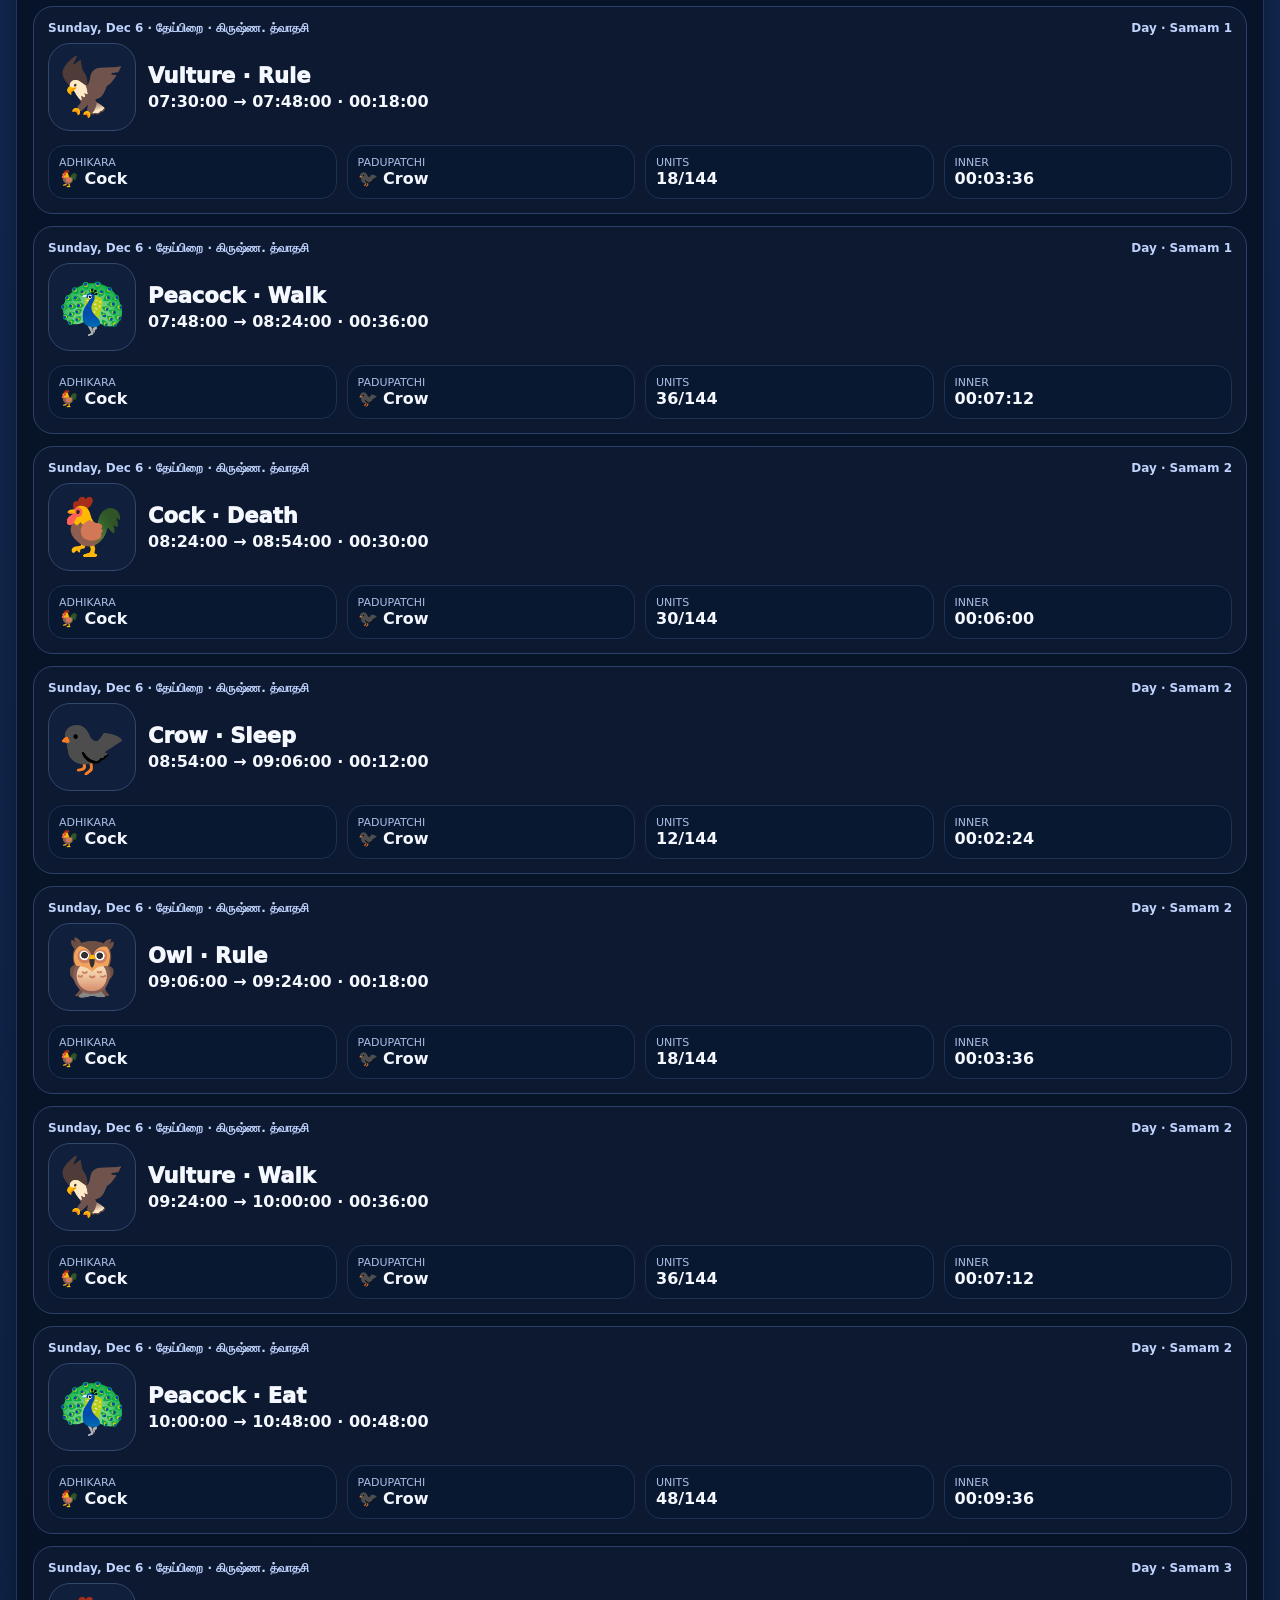
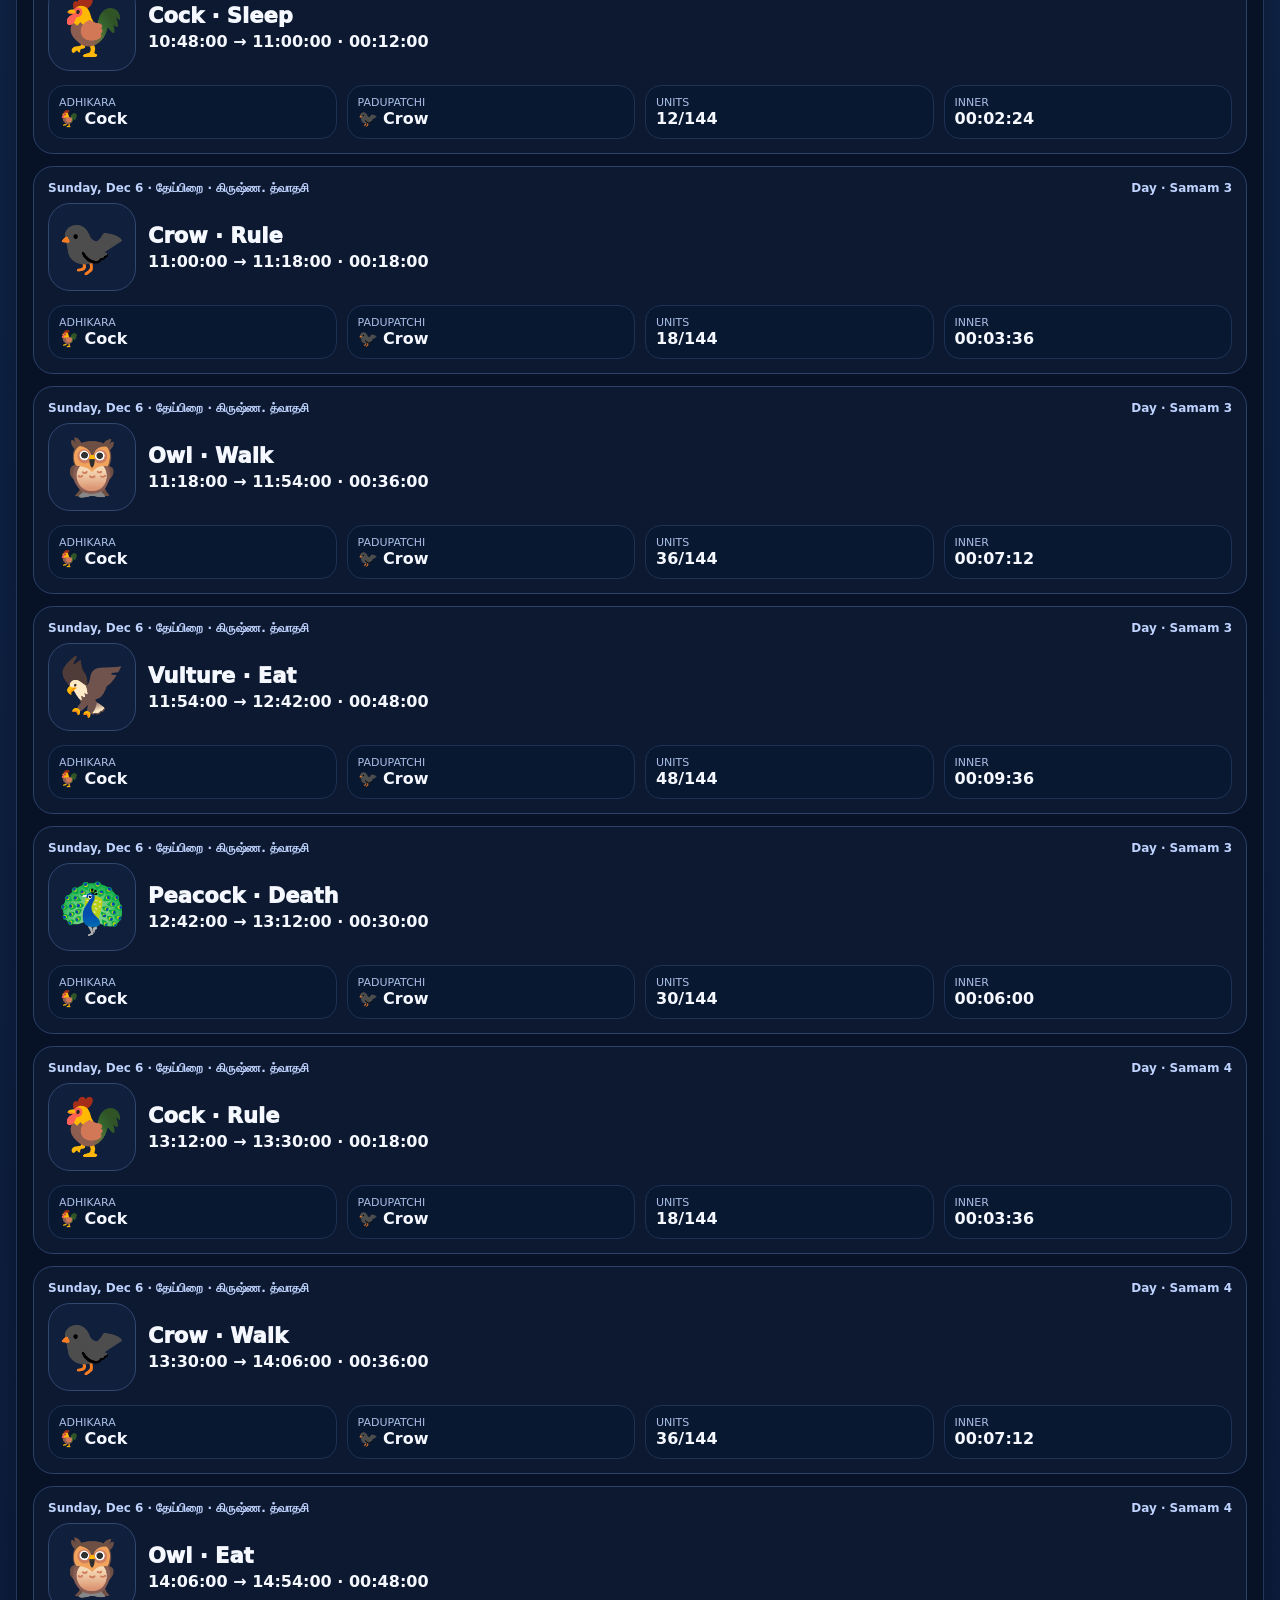
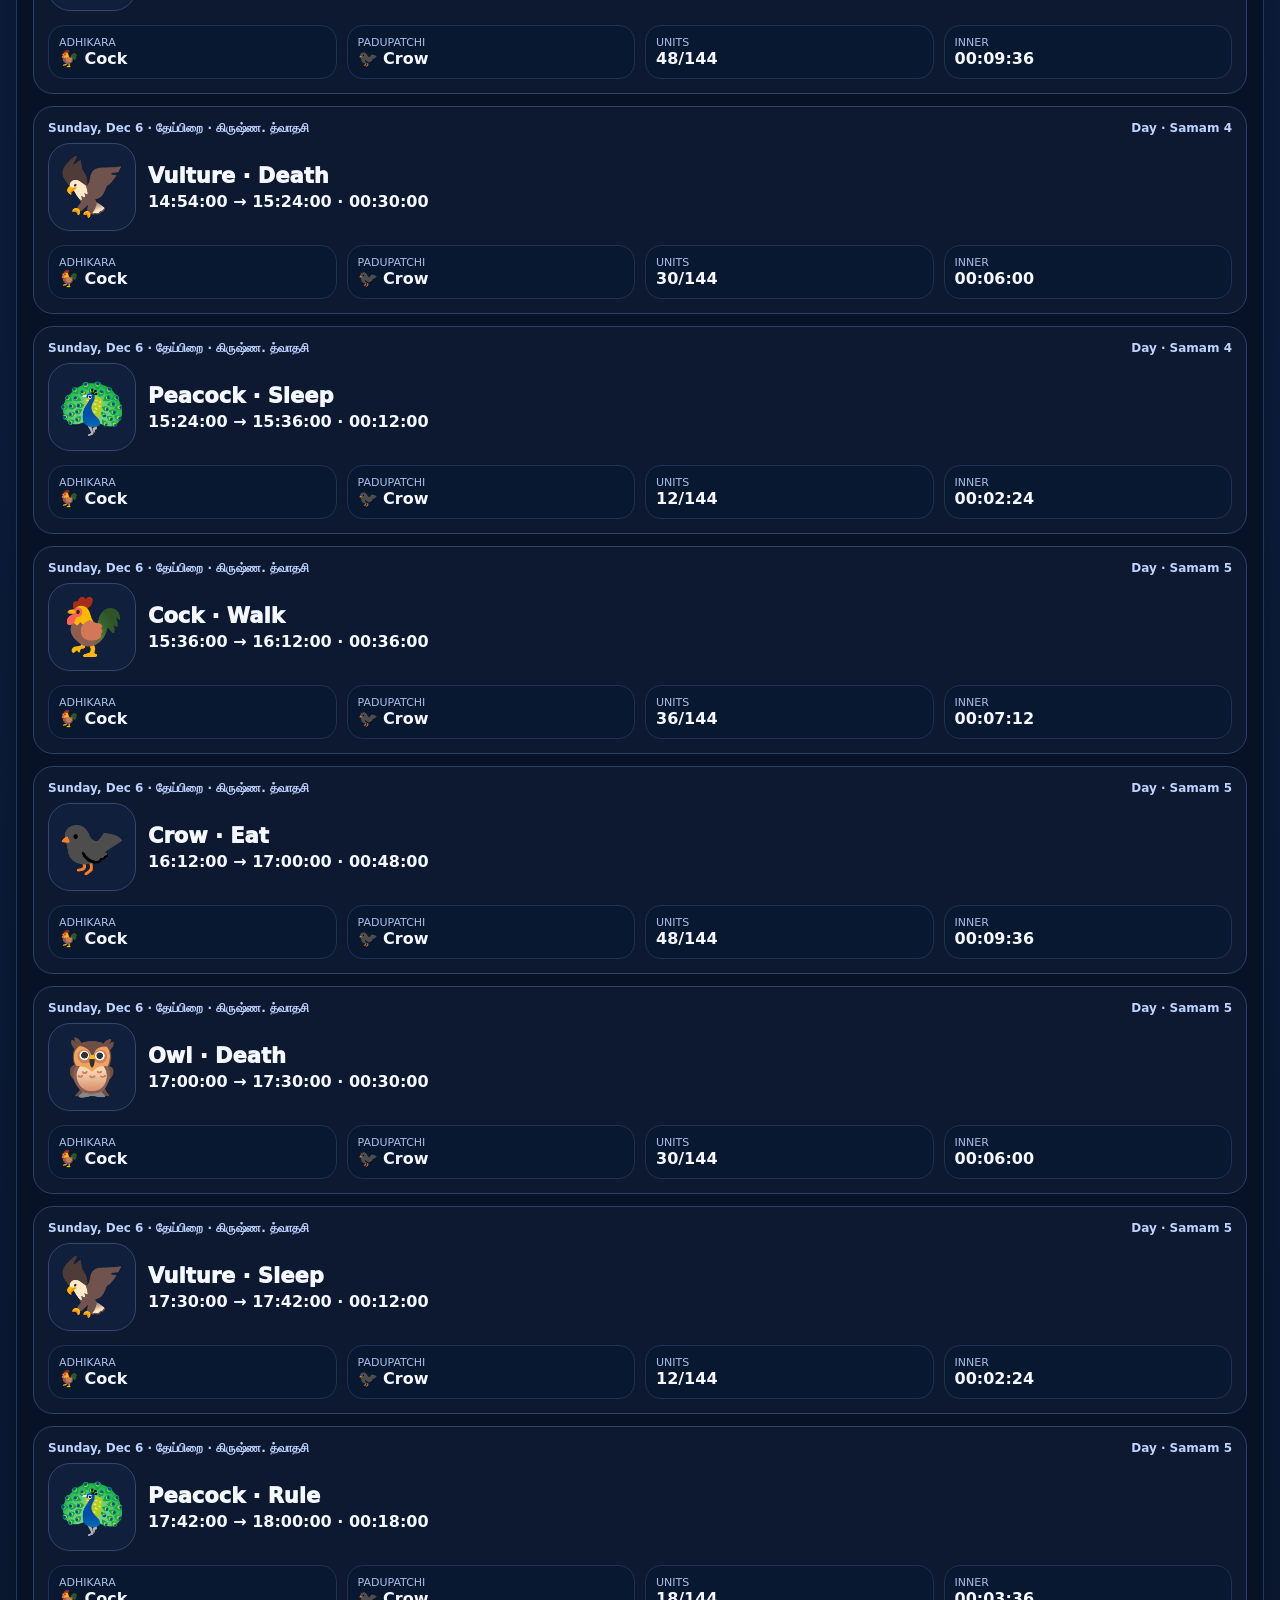
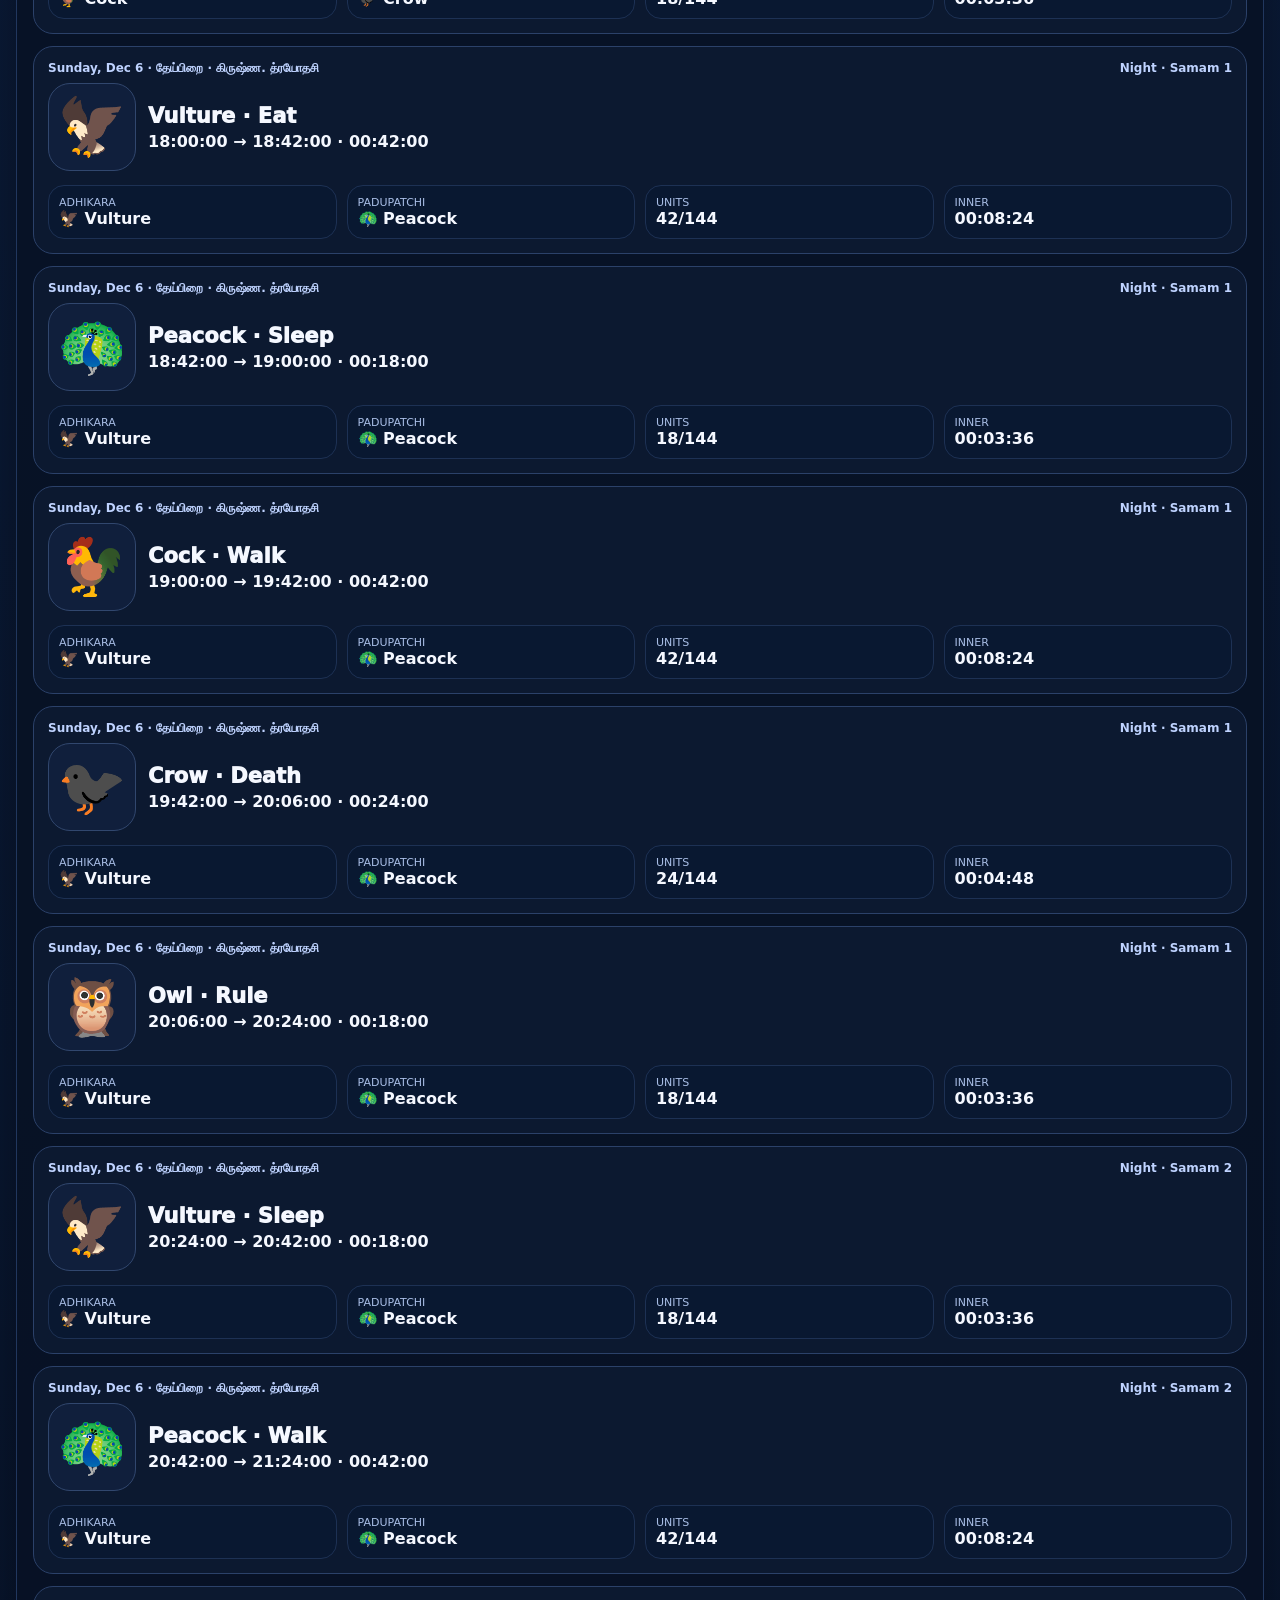
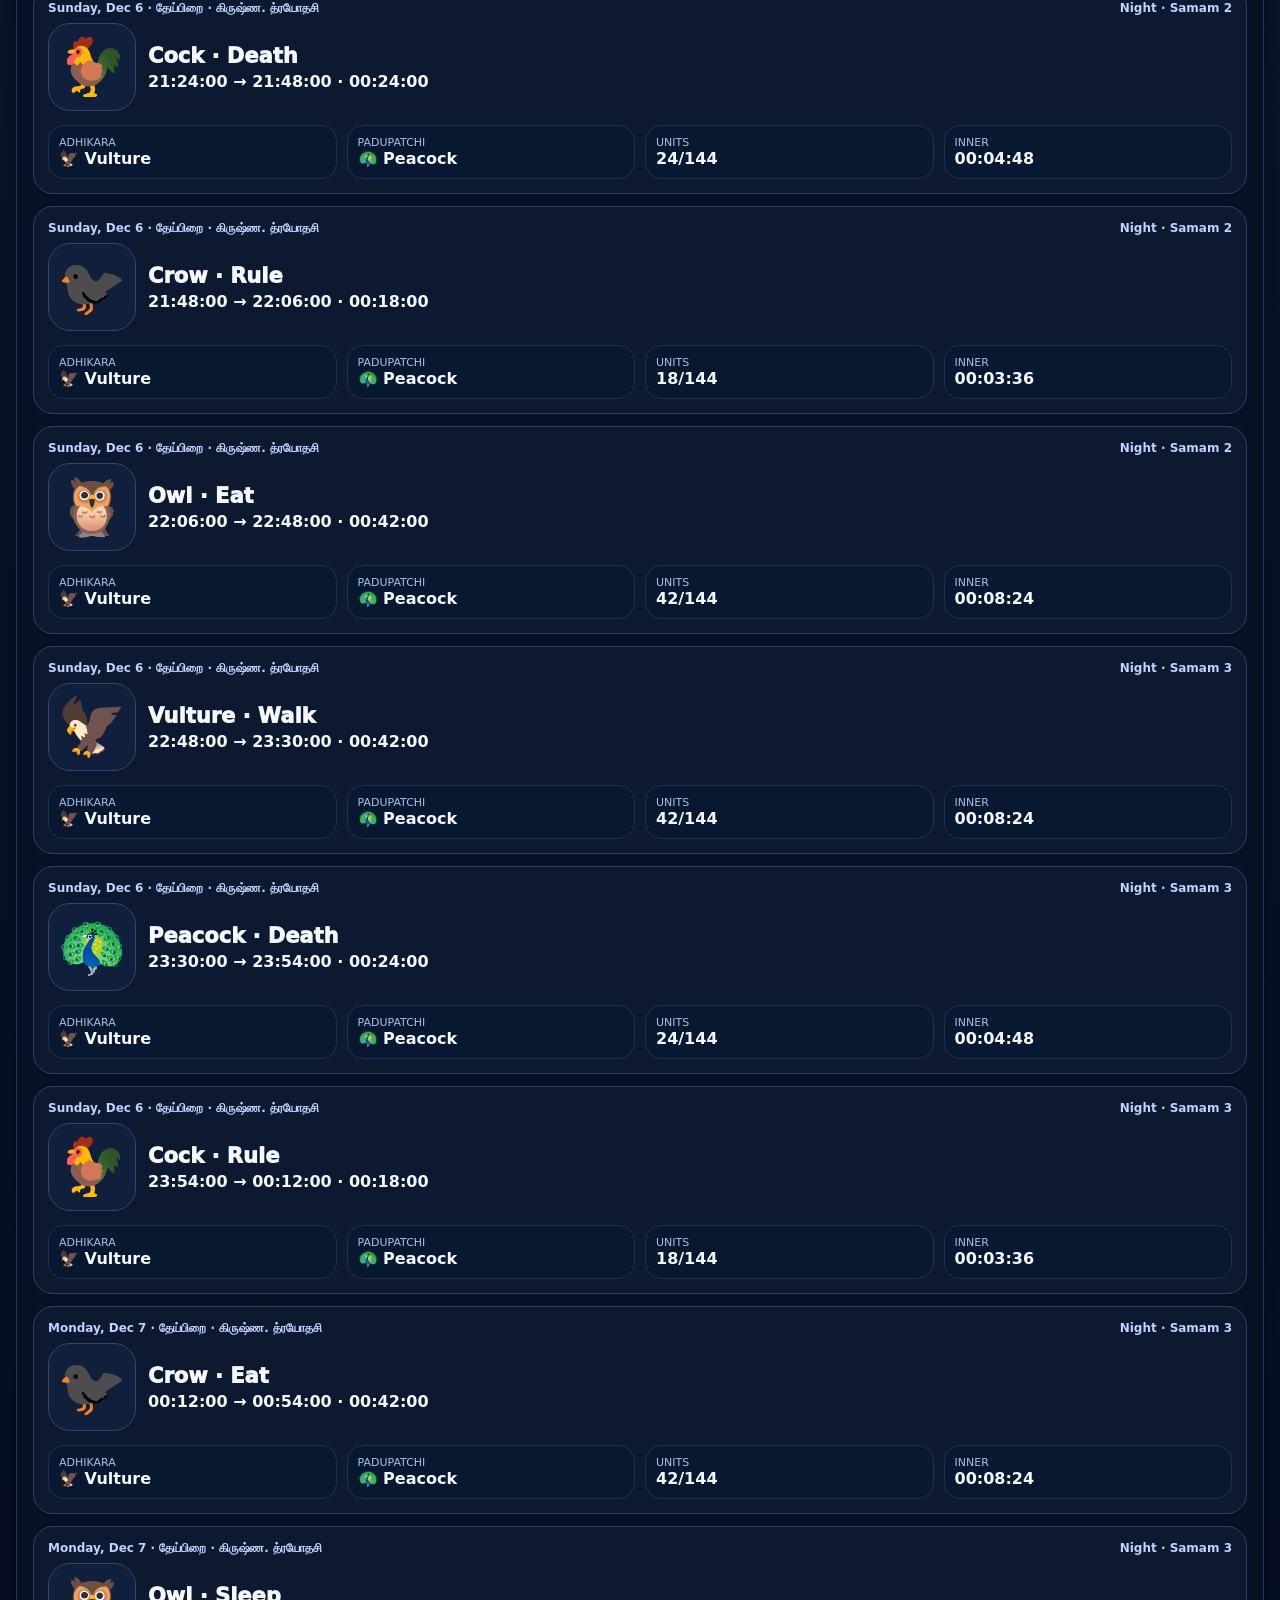
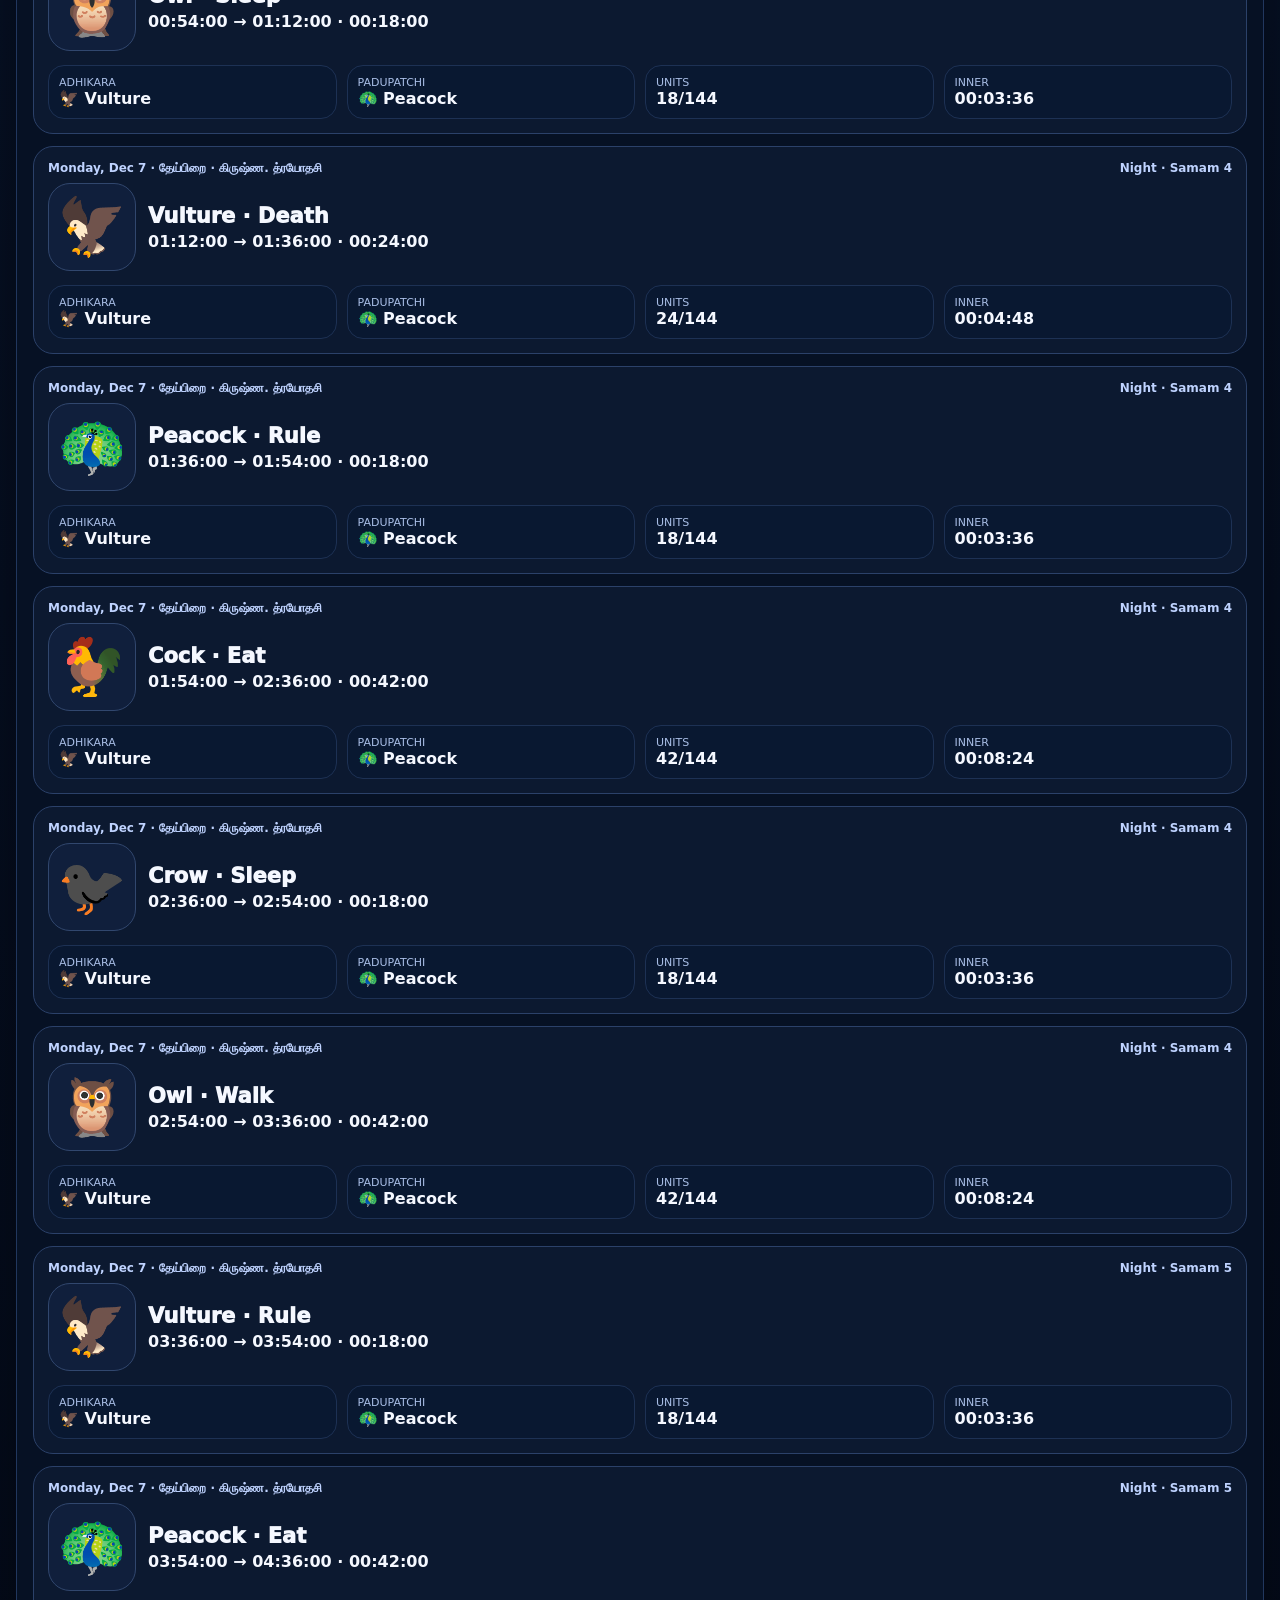
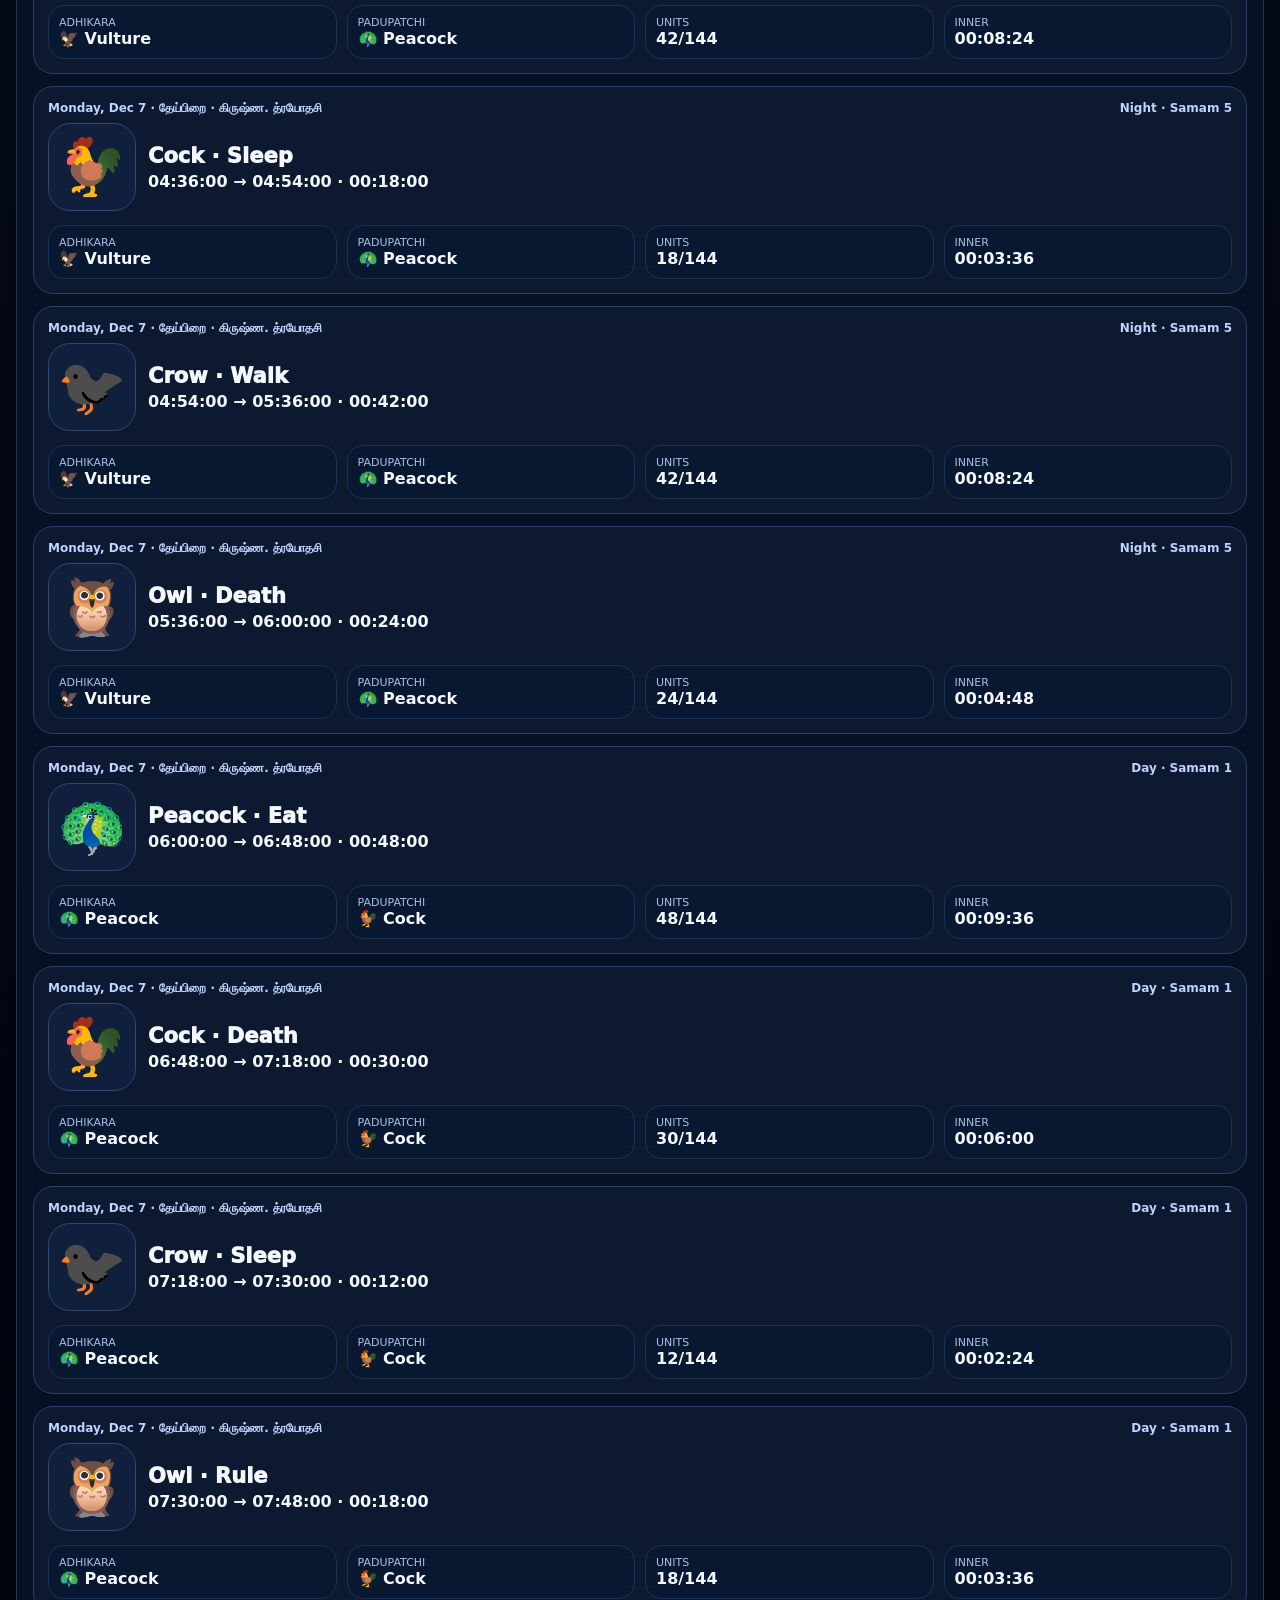
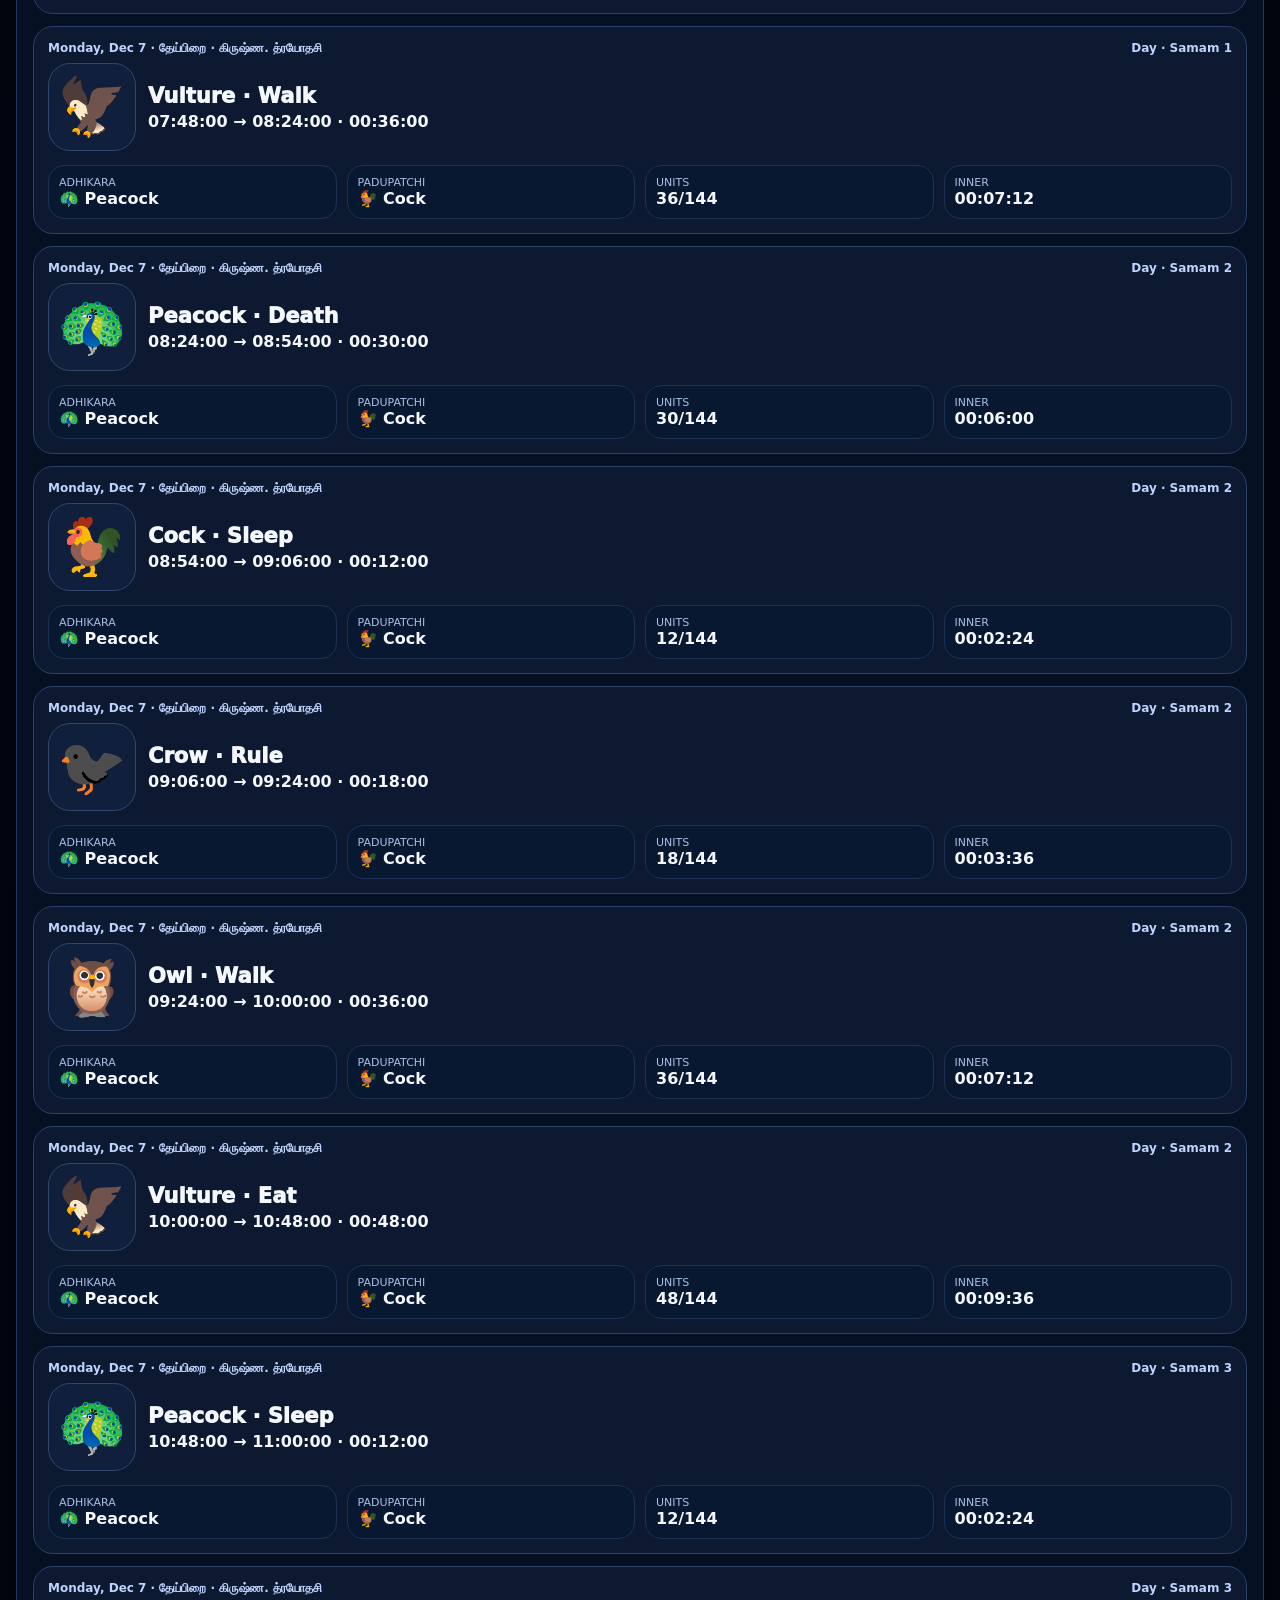
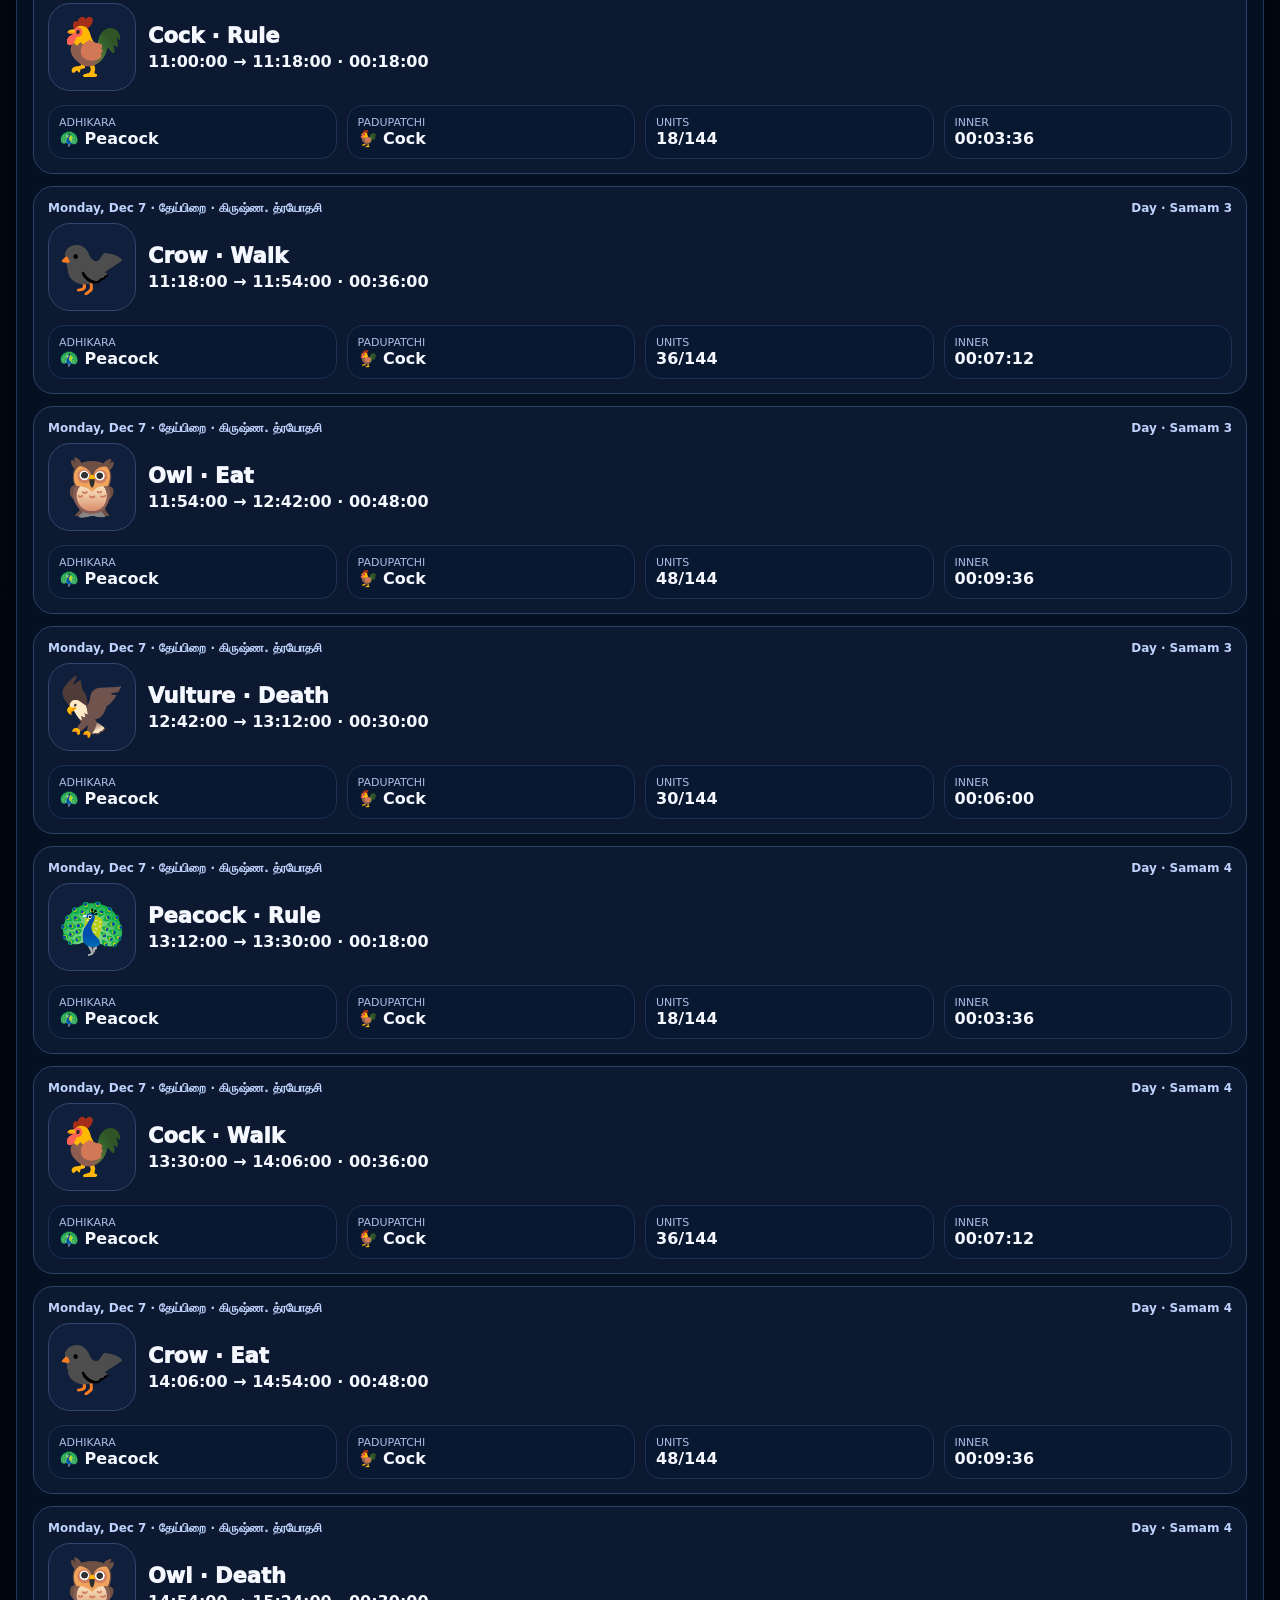
==== commit 10d93be8: "Add files via upload" ====
--- a/index.html
+++ b/index.html
@@ -1,8 +1,14 @@
-<!doctype html><html lang="ta"><head><meta charset="utf-8"><meta name="viewport" content="width=device-width,initial-scale=1"><title>Sarakalai Panchapatchi</title><link rel="stylesheet" href="assets/css/style.css"></head><body><nav class="nav"><div class="nav-inner"><div class="brand">🌙 Sarakalai Panchapatchi</div><div class="menu"><a class="btn" href="index.html">Home</a><a class="btn" href="rising.html">Rising 7 Days</a><a class="btn" href="waning.html">Waning 7 Days</a><a class="btn" href="reference.html">Reference</a></div></div></nav><main class="wrap"><section class="hero"><div class="panel current pad"><div class="current-grid"><div class="current-icon" id="currentIcon">🕊️</div><div><h1 id="currentTitle">Loading...</h1><p class="current-path" id="currentPath">Preparing Panchapatchi card.</p><div class="big-count" id="countdownText">--:--:--</div></div></div><div class="progress"><div class="bar" id="activityBar"></div></div><div class="micro-grid" id="microGrid"></div><div class="stats"><div class="stat"><b>Sunrise / Sunset</b><span id="sunText">--</span></div><div class="stat"><b>Moon</b><span id="moonText">--</span></div><div class="stat"><b>Period</b><span id="periodText">--</span></div><div class="stat"><b>Inner</b><span id="innerText">--</span></div></div><div class="controls" id="timingChoice">
-<button class="primary" id="locateBtn">Use My Location</button>
-<button id="manualBtn">Manual Sunrise/Sunset</button>
-<button id="fallbackBtn">Traditional 6am/6pm</button>
-</div>
-<div class="controls" id="savedTimingControls" style="display:none">
-<button id="changeTimingBtn">Change timing method</button>
-</div><div class="input-panel" id="manualPanel" style="display:none"><b>Manual timing</b><br><input id="manualSunrise" type="time" step="1" value="06:00:00"><input id="manualSunset" type="time" step="1" value="18:00:00"><button class="primary" id="setManualBtn">Set Timing</button></div></div><aside class="panel pad"><div class="status"><b id="statusText">Loading</b><span id="statusDetails">Preparing.</span></div><div class="moon-wheel" id="moonWheel"></div></aside></section><section class="section"><div class="section-head"><h2>Cards from now to next week</h2><span class="badge">Scroll timeline</span></div><div class="pad"><div class="card-list" id="cardList"></div></div></section></main><script src="assets/js/app.js"></script></body></html>+<!doctype html><html lang="ta"><head><meta charset="utf-8"><meta name="viewport" content="width=device-width,initial-scale=1"><title>Sarakalai Panchapatchi</title><link rel="stylesheet" href="assets/css/style.css"></head><body><nav class="nav"><div class="nav-inner"><div class="brand">🌙 Sarakalai Panchapatchi</div><div class="menu"><a class="btn" href="index.html">Home</a><a class="btn" href="rising.html">Rising 7 Days</a><a class="btn" href="waning.html">Waning 7 Days</a><a class="btn" href="reference.html">Reference</a></div></div></nav><main class="wrap">
+<section class="live-card">
+  <div class="live-card-head">
+    <div><h1 id="moonPhaseTitle">பஞ்சபட்சி நேரம்</h1><div class="tithi-title" id="tithiTitle">திதி கணக்கிடுகிறது...</div></div>
+    <button id="changeTimingBtn" class="tiny-btn">⚙ Timing</button>
+  </div>
+  <div class="live-section"><div class="tithi-strip" id="tithiStrip"></div><div class="tithi-caption" id="tithiCaption">Active tithi highlighted</div></div>
+  <div class="live-section"><div class="live-info-grid"><div><small>ராசி</small><b id="rasiText">--</b></div><div><small>நட்சத்திரம்</small><b id="nakText">--</b></div><div><small>பாதம்</small><b id="padaText">--</b></div><div><small>அதிபதி</small><b id="lordText">--</b></div></div></div>
+  <div class="live-section"><div class="role-inline"><div><small>இன்று</small><b id="todayText">--</b></div><div><small>Adhikara</small><b id="adhiText">--</b></div><div><small>Padupatchi</small><b id="paduText">--</b></div></div></div>
+  <div class="live-section"><div class="activity-live"><div class="bird-now" id="currentIcon">🕊️</div><div><div class="activity-name" id="currentTitle">Loading...</div><div class="remaining" id="countdownText">--:--</div><div class="duration-line" id="activityDurationText">--:-- total</div><div class="progress"><div class="bar" id="activityBar"></div></div><div class="percent-line" id="activityPercentText">0% complete</div><div class="inner-dots" id="innerDots"></div><div class="percent-line" id="innerText">Inner Part -- / 5</div></div></div><div class="stats"><div class="stat"><b>Sunrise / Sunset</b><span id="sunText">--</span></div><div class="stat"><b>Period</b><span id="periodText">--</span></div><div class="stat"><b>Samam</b><span id="samamText">--</span></div><div class="stat"><b>Time</b><span id="currentPath">--</span></div></div></div>
+  <div class="live-section" id="timingChoice"><div class="controls"><button class="primary" id="locateBtn">Use My Location</button><button id="manualBtn">Manual Sunrise/Sunset</button><button id="fallbackBtn">Traditional 6am/6pm</button></div><div class="input-panel" id="manualPanel" style="display:none"><b>Manual timing</b><br><input id="manualSunrise" type="time" step="1" value="06:00:00"><input id="manualSunset" type="time" step="1" value="18:00:00"><button class="primary" id="setManualBtn">Set Timing</button></div><div class="status"><b id="statusText">Loading</b><span id="statusDetails">Preparing.</span></div></div>
+</section>
+<section class="section"><div class="section-head"><h2>Cards from now to next week</h2><span class="badge">Scroll timeline</span></div><div class="pad"><div class="card-list" id="cardList"></div></div></section>
+</main><script src="assets/js/app.js"></script></body></html>
--- a/assets/css/style.css
+++ b/assets/css/style.css
@@ -1,3 +1,31 @@
 
 :root{--bg:#020713;--panel:#071225;--line:#21375e;--text:#f5f8ff;--muted:#a9bee6;--gold:#ffc533;--red:#ff668a;--blue:#4cc9ff;--green:#3ee6ad;--violet:#ad8cff}
 *{box-sizing:border-box}body{margin:0;background:radial-gradient(circle at top,#14305f 0,#020713 45%,#01040a 100%);color:var(--text);font-family:system-ui,-apple-system,Segoe UI,sans-serif}.wrap{max-width:1450px;margin:auto;padding:16px}.nav{position:sticky;top:0;z-index:20;background:#020713dd;backdrop-filter:blur(10px);border-bottom:1px solid var(--line)}.nav-inner{max-width:1450px;margin:auto;padding:10px 16px;display:flex;justify-content:space-between;gap:10px;align-items:center}.brand{font-weight:950}.menu{display:flex;gap:8px;flex-wrap:wrap}.btn,button{background:#122342;color:#eaf2ff;border:1px solid #2d4774;padding:10px 12px;border-radius:12px;font-weight:900;text-decoration:none;cursor:pointer}.primary{background:var(--gold)!important;color:#071225!important}.hero{display:grid;grid-template-columns:1.2fr .8fr;gap:18px;margin-top:18px}.panel,.section{border:1px solid var(--line);background:#071225ee;border-radius:24px;box-shadow:0 20px 55px #0006;overflow:hidden}.pad{padding:16px}h1{margin:0 0 8px;font-size:32px}.lead{color:var(--muted);line-height:1.45}.section{margin:18px 0}.section-head{padding:16px 18px;background:linear-gradient(90deg,#10244b,#081427);display:flex;justify-content:space-between;gap:12px;align-items:center;border-bottom:1px solid var(--line)}.section-head h2{margin:0}.badge{background:var(--gold);color:#071225;border-radius:999px;padding:7px 10px;font-weight:900;font-size:12px}.current{border-color:var(--gold);box-shadow:0 0 38px #ffc53322}.current-grid{display:grid;grid-template-columns:118px 1fr;gap:16px;align-items:center}.current-icon{font-size:76px;width:118px;height:118px;border-radius:30px;background:#101f3c;display:grid;place-items:center;border:1px solid #324c78}.current-title{font-size:27px;font-weight:950}.current-path{color:var(--muted);font-size:13px}.big-count{font-size:34px;font-weight:950;color:var(--gold);margin-top:8px}.progress{height:12px;background:#071123;border:1px solid #20385e;border-radius:99px;overflow:hidden;margin-top:12px}.bar{height:100%;background:linear-gradient(90deg,var(--gold),#fff0a0);width:0%}.micro-grid{display:grid;grid-template-columns:repeat(5,1fr);gap:8px;margin-top:12px}.micro{border:1px solid #2b4169;background:#0c1930;border-radius:14px;padding:9px;text-align:center;font-size:12px;font-weight:900}.micro.active{border-color:var(--gold);background:#ffc53322}.micro small{display:block;color:var(--muted);font-size:10px}.stats,.context{display:grid;grid-template-columns:repeat(4,1fr);gap:10px;margin-top:14px}.stat,.context div{background:#091831;border:1px solid #1d3154;border-radius:16px;padding:10px}.stat b,.context small{display:block;font-size:11px;color:var(--muted);text-transform:uppercase}.stat span,.context b{font-weight:900}.controls{display:flex;gap:8px;flex-wrap:wrap;margin-top:14px}.input-panel{background:#091831;border:1px solid #1d3154;border-radius:16px;padding:12px;margin-top:12px}.input-panel input{padding:10px;border-radius:10px;border:1px solid #2d4774;background:#081327;color:white;margin:6px 6px 6px 0}.status{background:#0a1832;border:1px solid #2d4774;border-radius:16px;padding:10px 12px;font-size:13px}.status b{display:block}.moon-wheel{position:relative;height:320px;max-width:360px;margin:auto}.moon-dot{position:absolute;width:36px;height:36px;border-radius:50%;background:#0b1831;border:1px solid #324c78;color:#dbe8ff;display:grid;place-items:center;font-size:11px;font-weight:900}.moon-dot.active{background:var(--gold);color:#071225;box-shadow:0 0 28px #ffc533cc;transform:scale(1.15)}.moon-center{position:absolute;left:50%;top:50%;transform:translate(-50%,-50%);text-align:center}.moon-center .moon{font-size:64px}.moon-center b{display:block}.card-list{display:grid;gap:12px}.timeline-card{border:1px solid #2b4169;background:#0c1930;border-radius:20px;padding:14px}.timeline-card.active{border-color:var(--gold);box-shadow:0 0 25px #ffc53333}.topline{display:flex;justify-content:space-between;color:#bfd3ff;font-size:12px;font-weight:850}.body{display:grid;grid-template-columns:88px 1fr;gap:12px;align-items:center;margin-top:8px}.birdbig{width:88px;height:88px;border-radius:22px;background:#101f3c;display:grid;place-items:center;font-size:56px;border:1px solid #31476e}.name{font-size:21px;font-weight:950}.time{font-weight:850;margin-top:4px}.grid7{display:grid;grid-template-columns:repeat(7,minmax(185px,1fr));gap:12px;padding:14px}.day-card{background:#08152c;border:1px solid #1c3154;border-radius:20px;overflow:hidden}.day-head{padding:12px;background:#0d1d3b;border-bottom:1px solid #20375d}.day-head span{display:block;color:var(--muted);font-size:12px}.birdpair{display:grid;gap:8px;padding:10px}.role-card{background:#0d1930;border:1px solid #263b61;border-radius:18px;padding:10px;text-align:center}.role-card.adhi{border-top:5px solid var(--gold)}.role-card.padu{border-top:5px solid var(--red)}.role-card .emoji{font-size:48px}.role-card .role{font-size:10px;color:var(--muted);font-weight:900}.role-card .bname{font-weight:950}.tree{padding:14px}.tree details{border:1px solid #1d3154;border-radius:16px;background:#08152c;margin:10px 0;overflow:hidden}.tree summary{cursor:pointer;padding:12px 14px;font-weight:950;background:#0d1d3b}.tree details details{margin:10px 12px;background:#0a1832}.samam{padding:14px 16px;border-top:1px solid #172945}.samam-title{display:flex;justify-content:space-between;margin-bottom:10px}.card-row{display:flex;gap:10px;overflow-x:auto}.mini-card{min-width:190px;border:1px solid #2b4169;background:#0c1930;border-radius:18px;padding:12px}.bird-img{height:88px;font-size:56px;display:grid;place-items:center;border-radius:18px;background:#101f3c;border:1px solid #31476e}.activity{font-size:18px;font-weight:950}.units{font-size:22px;color:var(--gold);font-weight:950}.eat{border-top:5px solid var(--gold)}.walk{border-top:5px solid var(--blue)}.rule{border-top:5px solid var(--green)}.sleep{border-top:5px solid var(--violet)}.death{border-top:5px solid var(--red)}.ref-grid{display:grid;grid-template-columns:repeat(2,1fr);gap:14px}.formula{background:#081327;border:1px solid #1e3458;border-radius:16px;padding:14px}.formula code{color:#ffe28a}@media(max-width:1050px){.hero{grid-template-columns:1fr}.grid7{grid-template-columns:repeat(3,1fr)}.ref-grid{grid-template-columns:1fr}}@media(max-width:760px){.wrap{padding:12px}.nav-inner{align-items:flex-start;flex-direction:column}.grid7{grid-template-columns:1fr}.current-grid{grid-template-columns:88px 1fr}.current-icon{width:88px;height:88px;font-size:56px}.stats,.context{grid-template-columns:repeat(2,1fr)}h1{font-size:25px}.big-count{font-size:27px}.body{grid-template-columns:72px 1fr}.birdbig{width:72px;height:72px;font-size:46px}}
+
+.moon-card-detail{margin-top:12px}
+.tithi-track{position:relative;height:230px;margin-top:12px;border:1px solid #21375e;border-radius:28px;background:linear-gradient(180deg,#08152c,#050b18);overflow:hidden}
+.tithi-row{position:absolute;left:12px;right:12px;display:grid;grid-template-columns:repeat(16,1fr);gap:4px}
+.tithi-row.top{top:18px}.tithi-row.bottom{bottom:18px}
+.tithi-item{min-width:0;border:1px solid #263b61;background:#0d1930;border-radius:14px;padding:7px 4px;text-align:center;font-size:10px;font-weight:900;color:#cfe0ff}
+.tithi-item .emoji{display:block;font-size:19px;line-height:1.1;margin-bottom:2px}
+.tithi-item.active{background:var(--gold);color:#071225;border-color:var(--gold);box-shadow:0 0 24px rgba(255,197,51,.65);transform:scale(1.05)}
+.tithi-line-label{position:absolute;left:50%;transform:translateX(-50%);font-size:12px;color:var(--muted);font-weight:900;text-align:center}
+.tithi-line-label.top-label{top:105px}.tithi-line-label.bottom-label{top:126px}
+.moon-detail-grid{display:grid;grid-template-columns:repeat(2,1fr);gap:8px;margin-top:12px}
+.moon-detail-grid div{background:#091831;border:1px solid #1d3154;border-radius:14px;padding:10px}
+.moon-detail-grid small{display:block;color:var(--muted);font-size:10px;text-transform:uppercase;font-weight:900}
+.moon-detail-grid b{display:block;margin-top:3px;font-size:14px}
+@media(max-width:760px){
+.tithi-track{height:280px}.tithi-row{grid-template-columns:repeat(8,1fr)}
+.tithi-row.top{top:12px}.tithi-row.bottom{bottom:12px}
+.tithi-line-label.top-label{top:129px}.tithi-line-label.bottom-label{top:151px}
+.moon-detail-grid{grid-template-columns:1fr}
+}
+
+.live-card{border:1px solid var(--gold);background:linear-gradient(180deg,#0d1b35,#050b18);border-radius:26px;box-shadow:0 0 42px rgba(255,197,51,.18);overflow:hidden}
+.live-card-head{display:flex;justify-content:space-between;gap:12px;align-items:flex-start;padding:16px 18px;border-bottom:1px solid #263b61;background:linear-gradient(90deg,#10244b,#081427)}
+.live-card-head h1{font-size:24px;margin:0 0 4px}.live-card-head .tithi-title{color:var(--gold);font-weight:950;font-size:18px}.tiny-btn{padding:8px 10px;font-size:12px;border-radius:999px}.live-section{padding:14px 18px;border-bottom:1px solid #172945}.live-section:last-child{border-bottom:0}
+.tithi-strip{display:flex;align-items:center;gap:6px;overflow-x:auto;padding:6px 2px}.tithi-dot{min-width:24px;height:24px;border-radius:50%;background:#0d1930;border:1px solid #31476e;display:grid;place-items:center;font-size:10px;font-weight:900;color:#cfe0ff}.tithi-dot.active{background:var(--gold);color:#071225;border-color:var(--gold);box-shadow:0 0 22px rgba(255,197,51,.7);transform:scale(1.15)}.tithi-end{font-size:12px;color:var(--muted);font-weight:900;white-space:nowrap}.tithi-caption{text-align:center;color:var(--muted);font-size:11px;font-weight:900;margin-top:4px}
+.live-info-grid{display:grid;grid-template-columns:repeat(2,1fr);gap:8px}.live-info-grid div{background:#091831;border:1px solid #1d3154;border-radius:14px;padding:10px}.live-info-grid small{display:block;color:var(--muted);font-size:10px;text-transform:uppercase;font-weight:900}.live-info-grid b{display:block;margin-top:3px;font-size:14px}
+.role-inline{display:grid;grid-template-columns:repeat(3,1fr);gap:8px}.role-inline div{background:#091831;border:1px solid #1d3154;border-radius:14px;padding:10px}.role-inline small{display:block;color:var(--muted);font-size:10px;text-transform:uppercase;font-weight:900}.role-inline b{display:block;margin-top:3px}.activity-live{display:grid;grid-template-columns:92px 1fr;gap:14px;align-items:center}.activity-live .bird-now{width:92px;height:92px;border-radius:24px;background:#101f3c;border:1px solid #31476e;display:grid;place-items:center;font-size:60px}.activity-name{font-size:25px;font-weight:950}.remaining{font-size:31px;color:var(--gold);font-weight:950;margin:6px 0}.duration-line{color:#dbe8ff;font-weight:900;margin-bottom:8px}.percent-line{color:var(--muted);font-size:12px;font-weight:900;margin-top:5px}.inner-dots{display:flex;gap:8px;margin-top:12px;align-items:center}.inner-dot{width:24px;height:24px;border-radius:50%;border:1px solid #31476e;background:#0d1930}.inner-dot.done{background:#31476e}.inner-dot.active{background:var(--gold);border-color:var(--gold);box-shadow:0 0 18px rgba(255,197,51,.7);transform:scale(1.18)}
+@media(max-width:760px){.activity-live{grid-template-columns:74px 1fr}.activity-live .bird-now{width:74px;height:74px;font-size:48px}.activity-name{font-size:20px}.remaining{font-size:25px}.role-inline{grid-template-columns:1fr}.live-info-grid{grid-template-columns:1fr}}
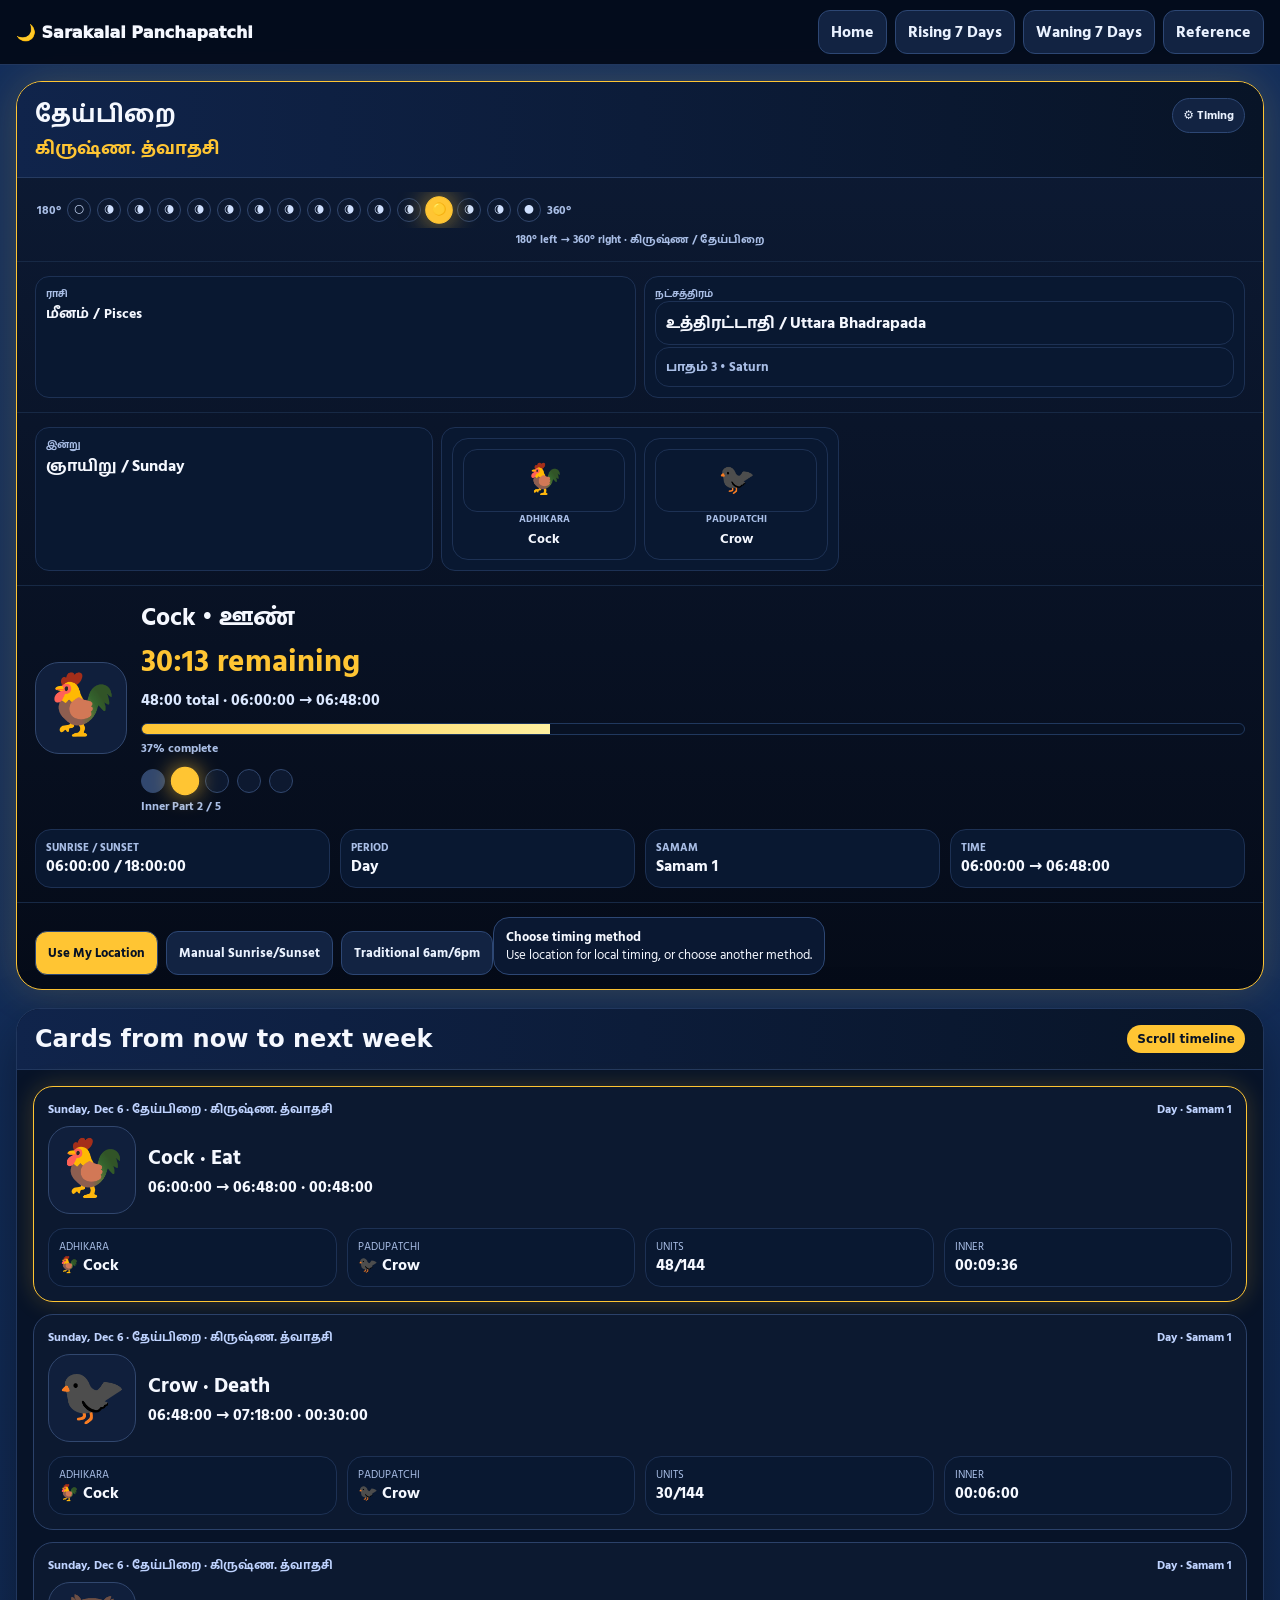
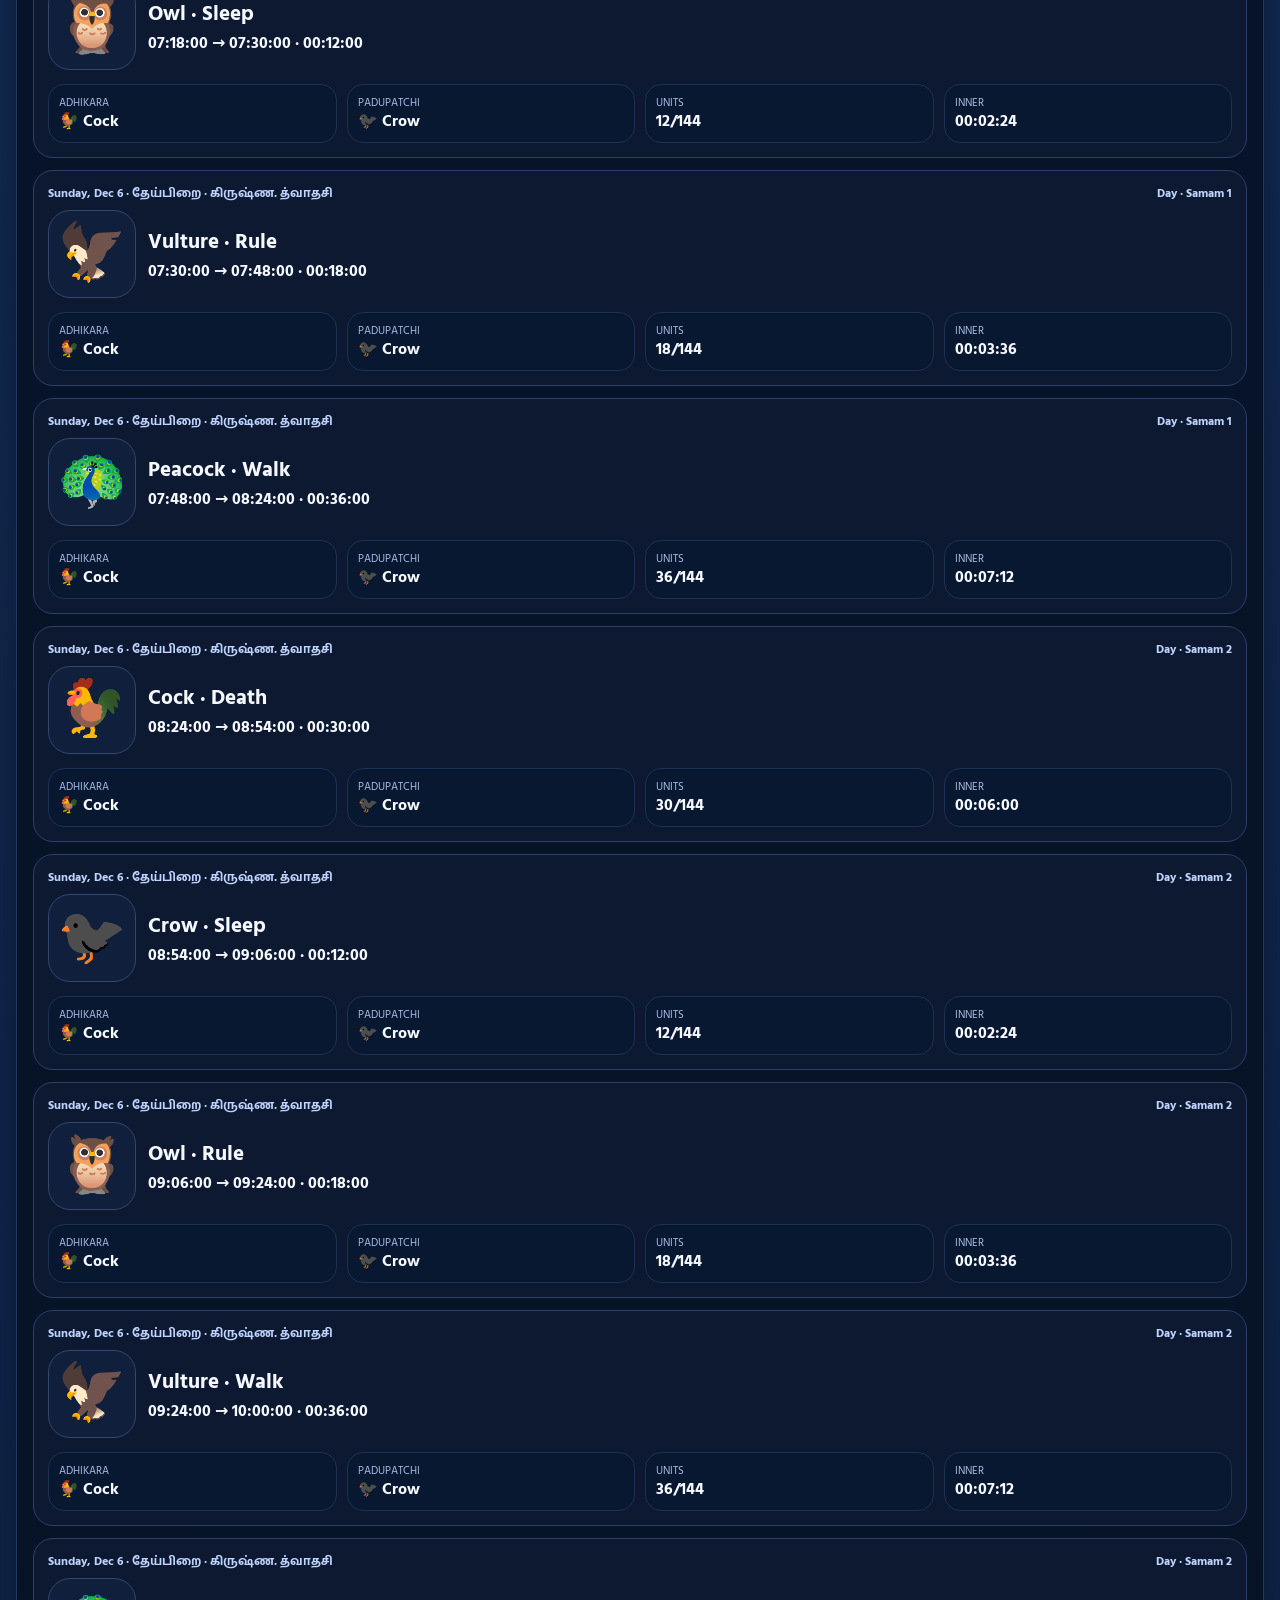
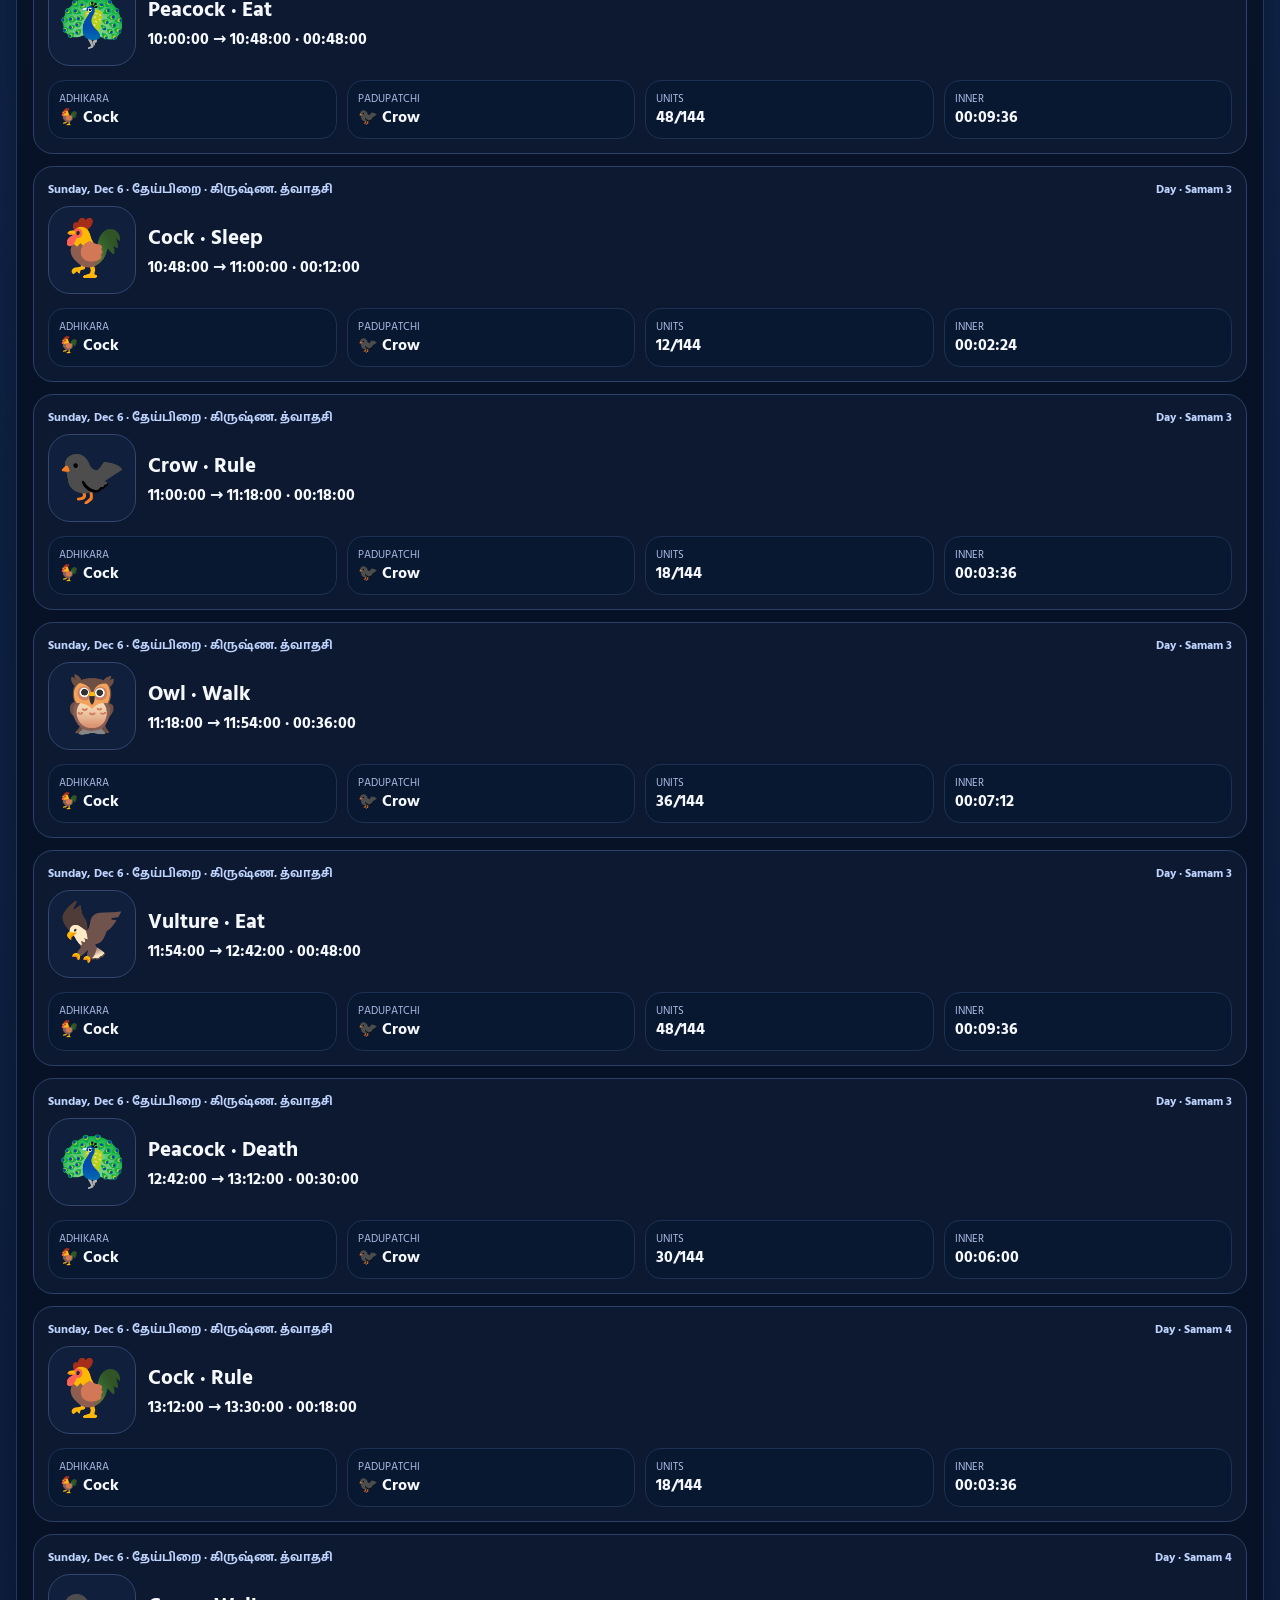
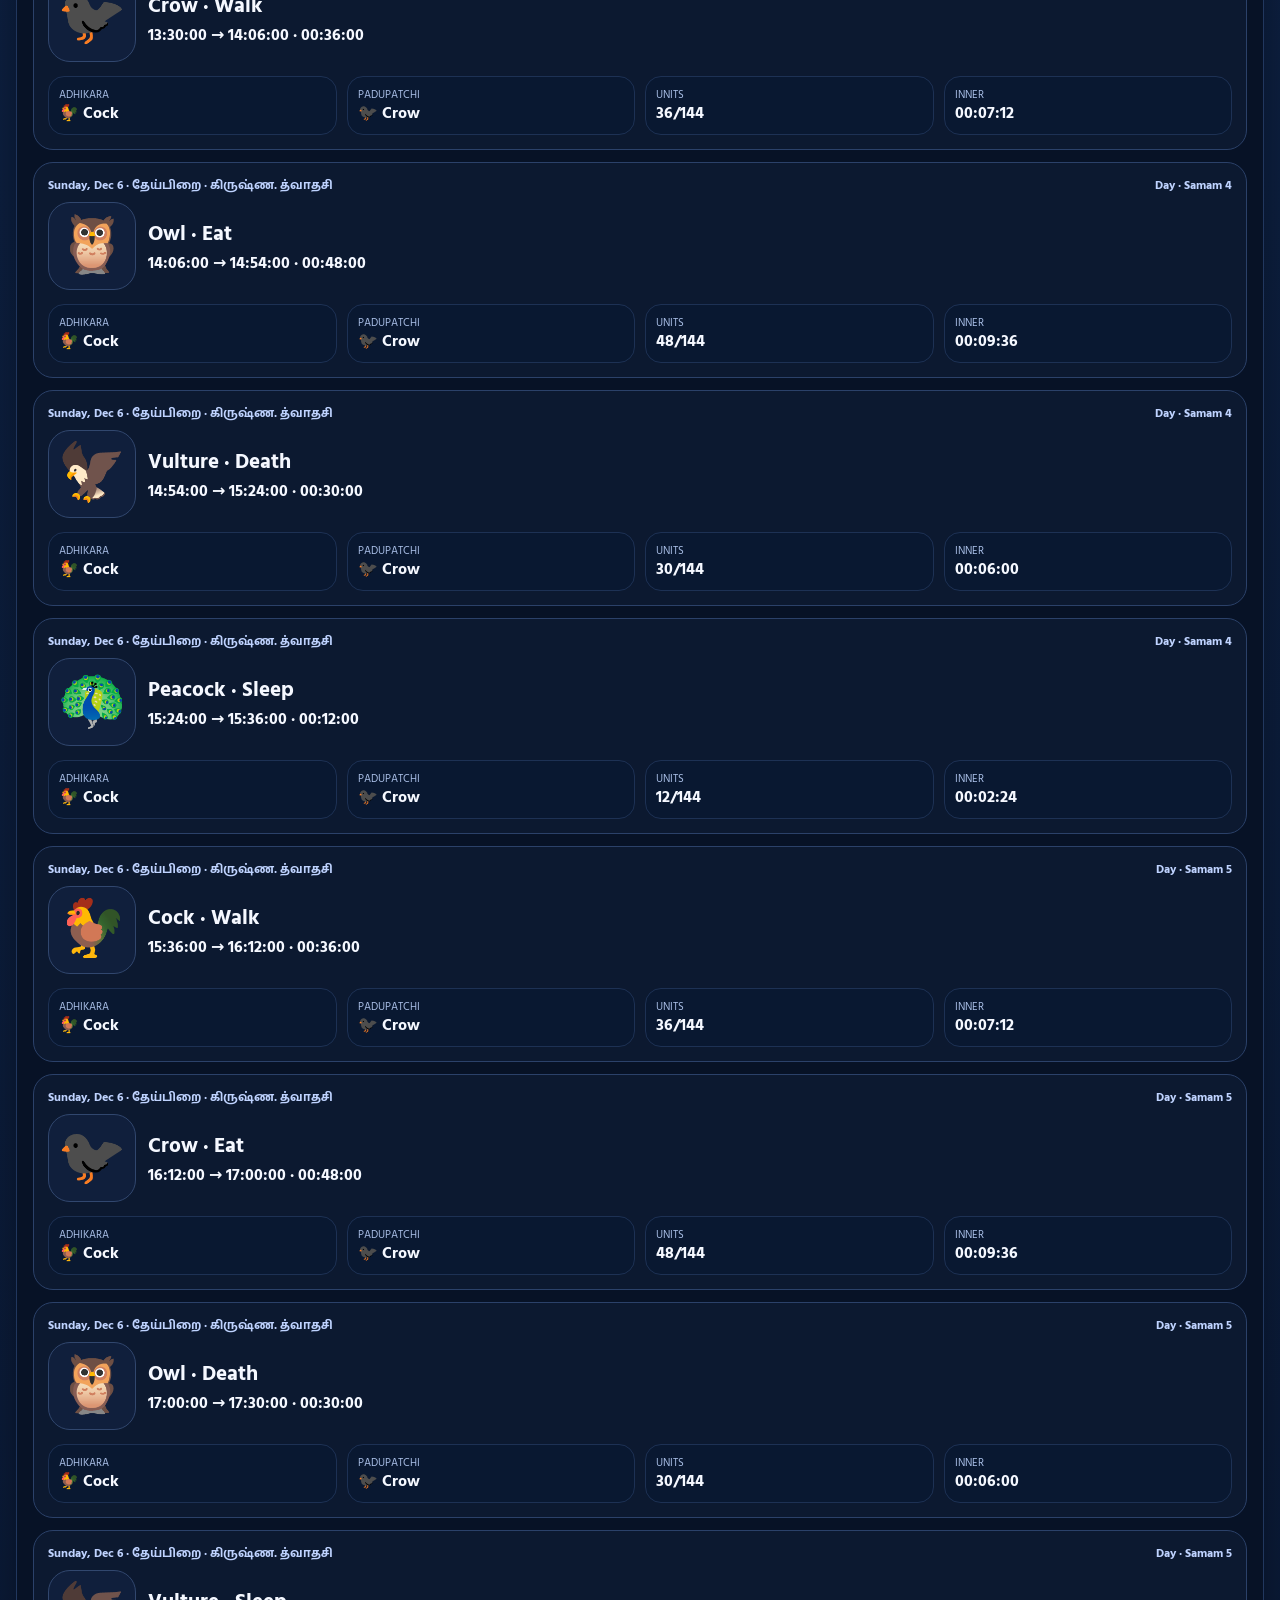
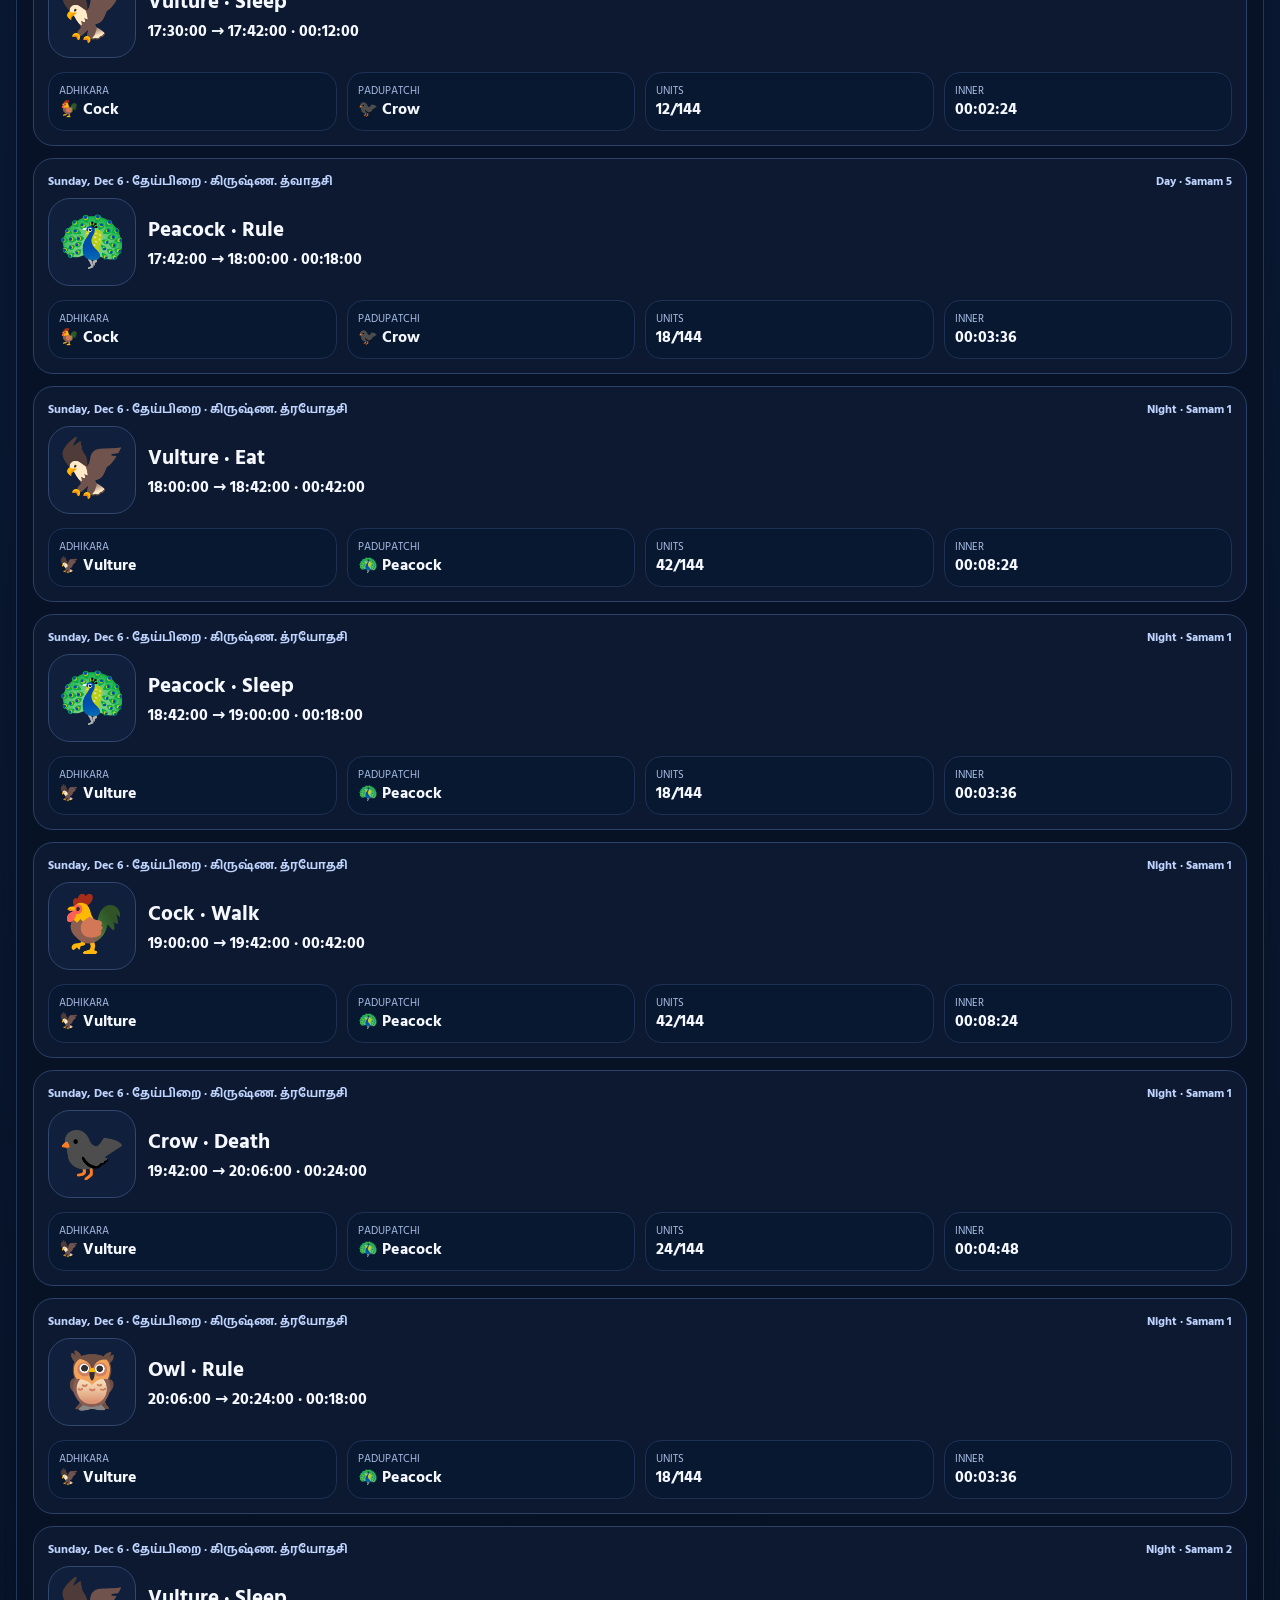
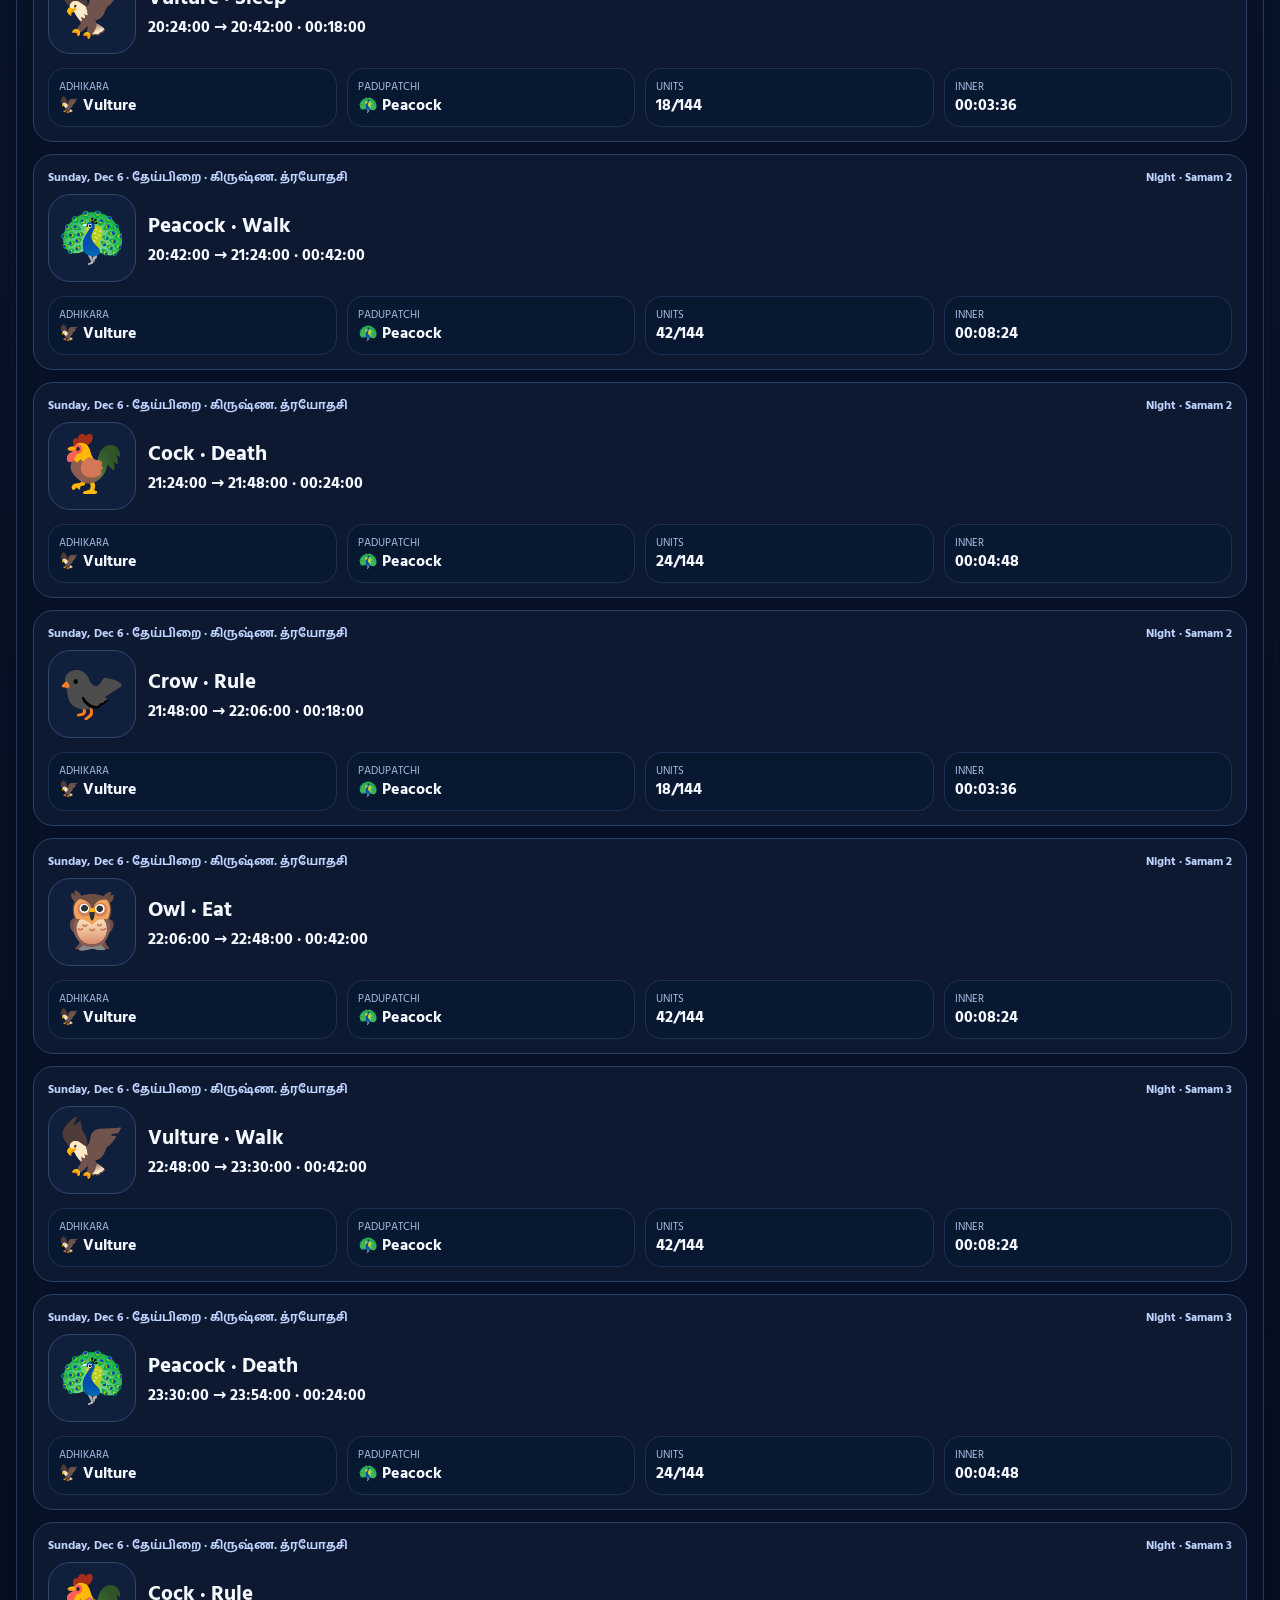
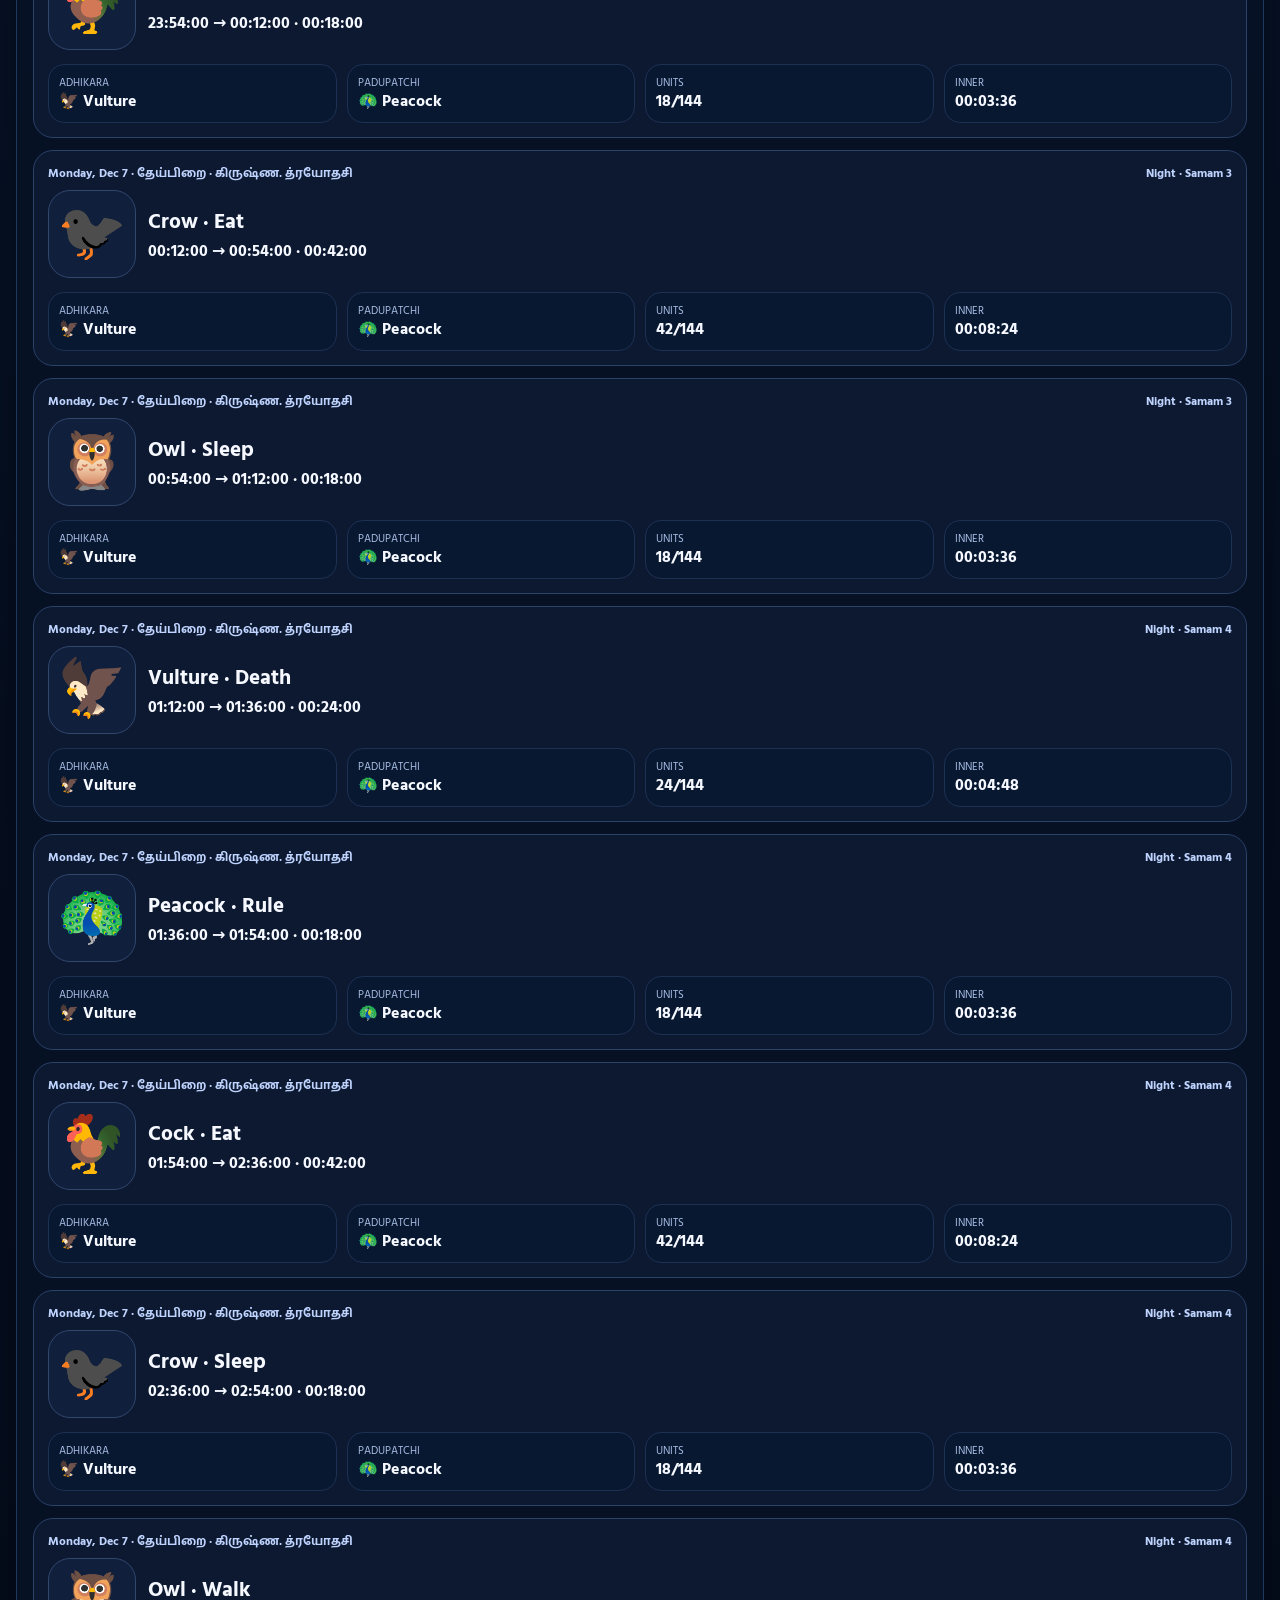
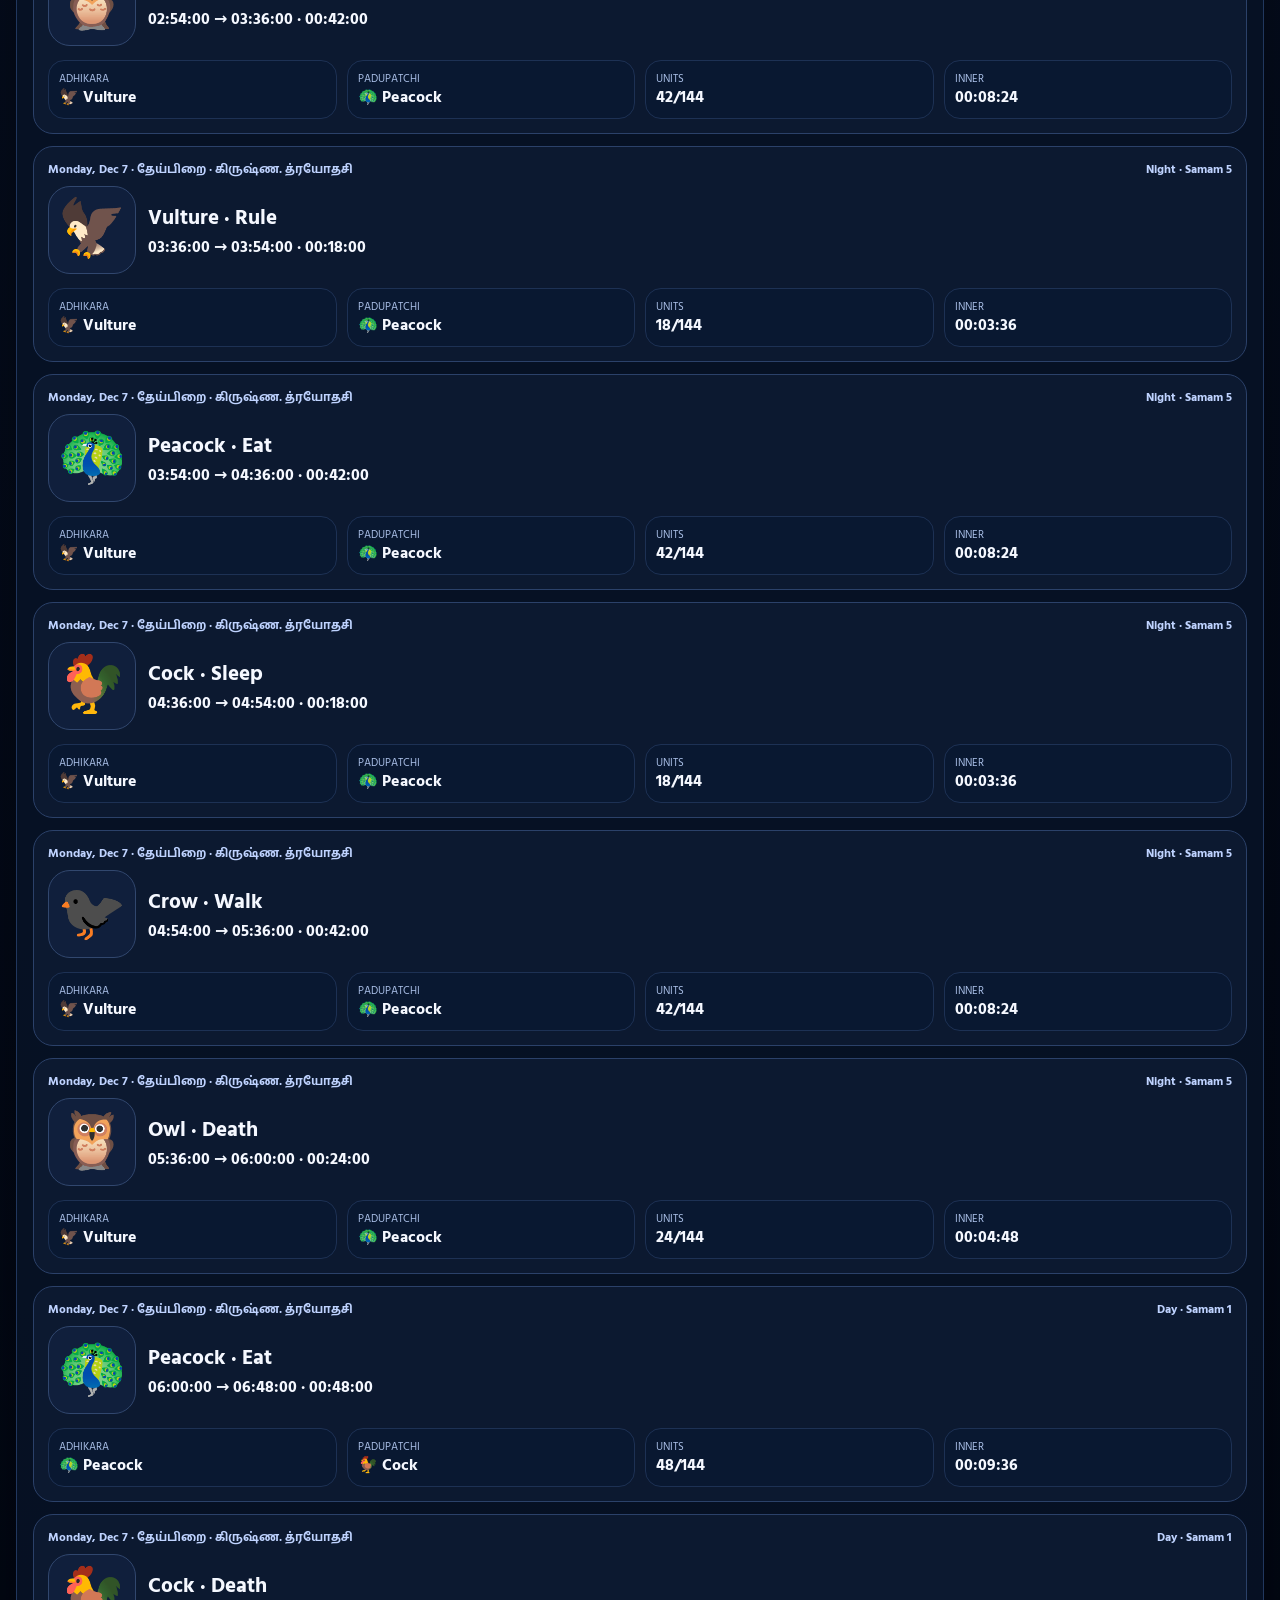
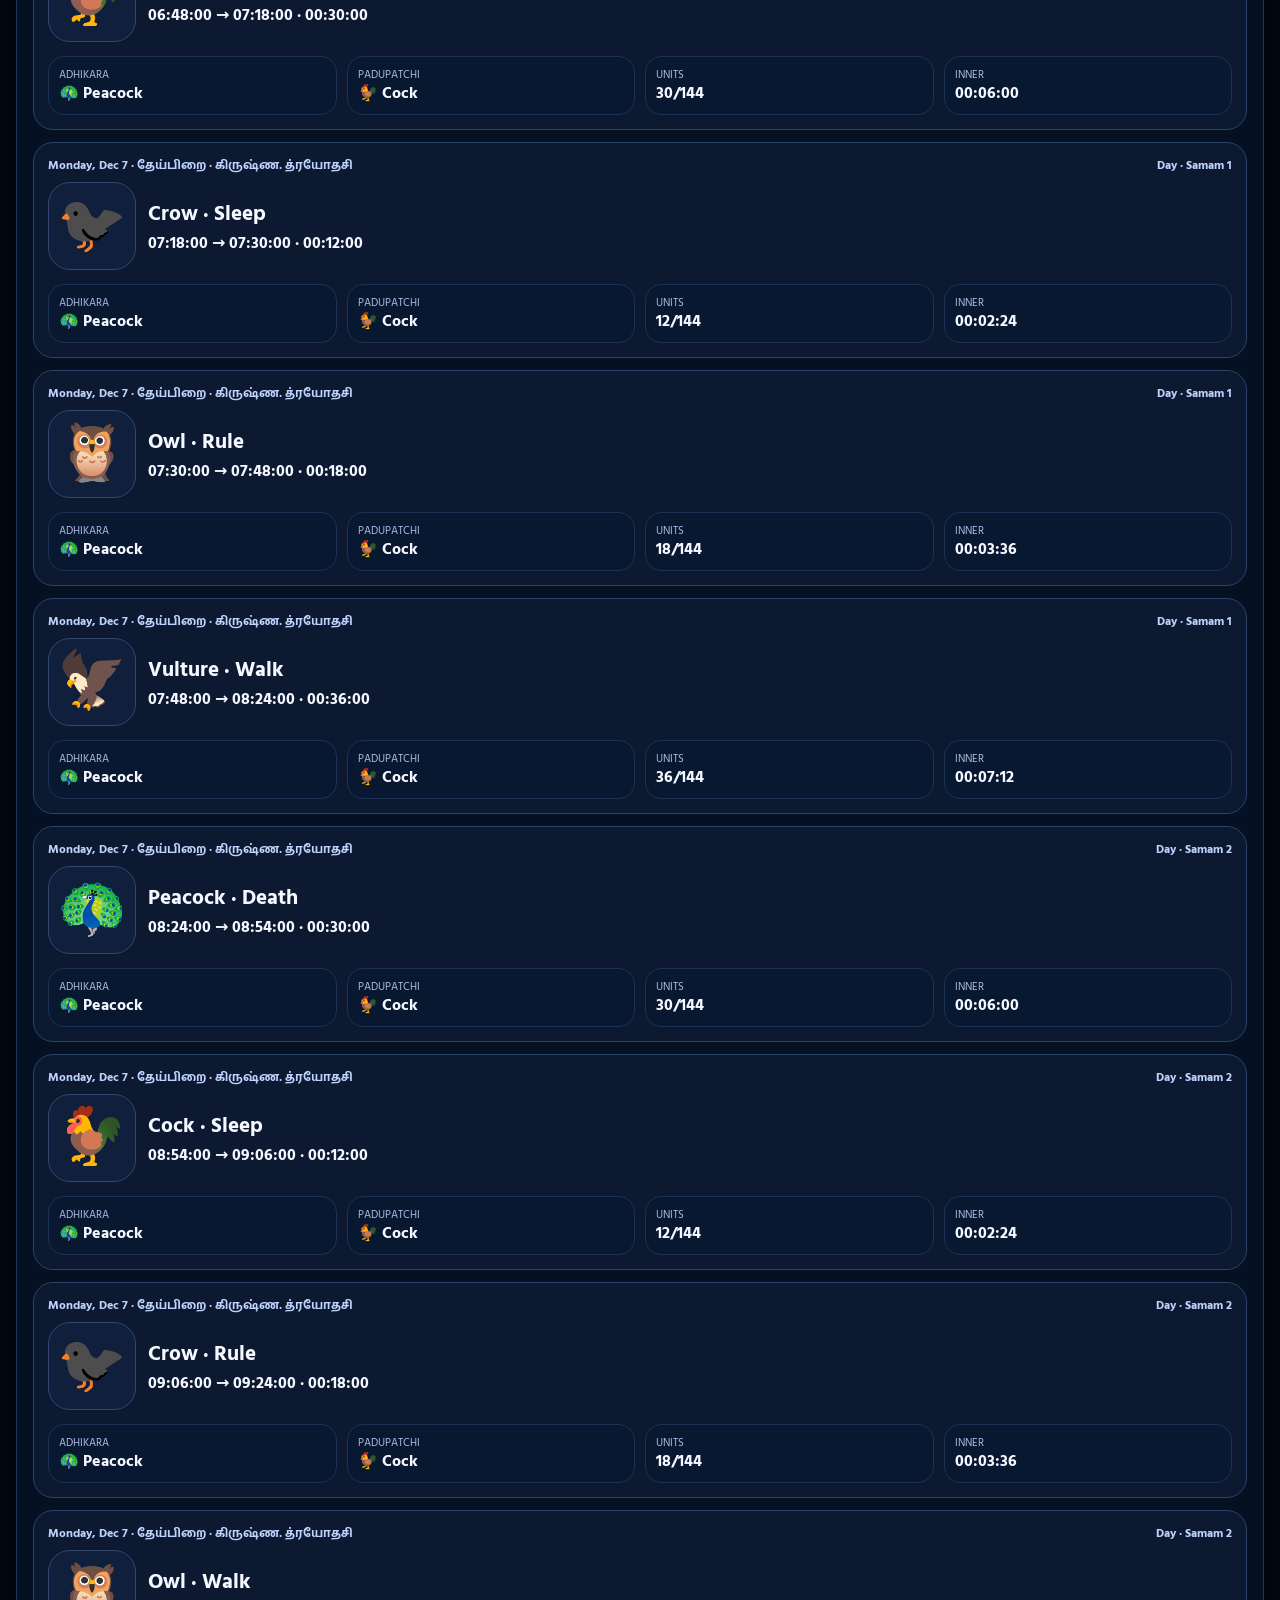
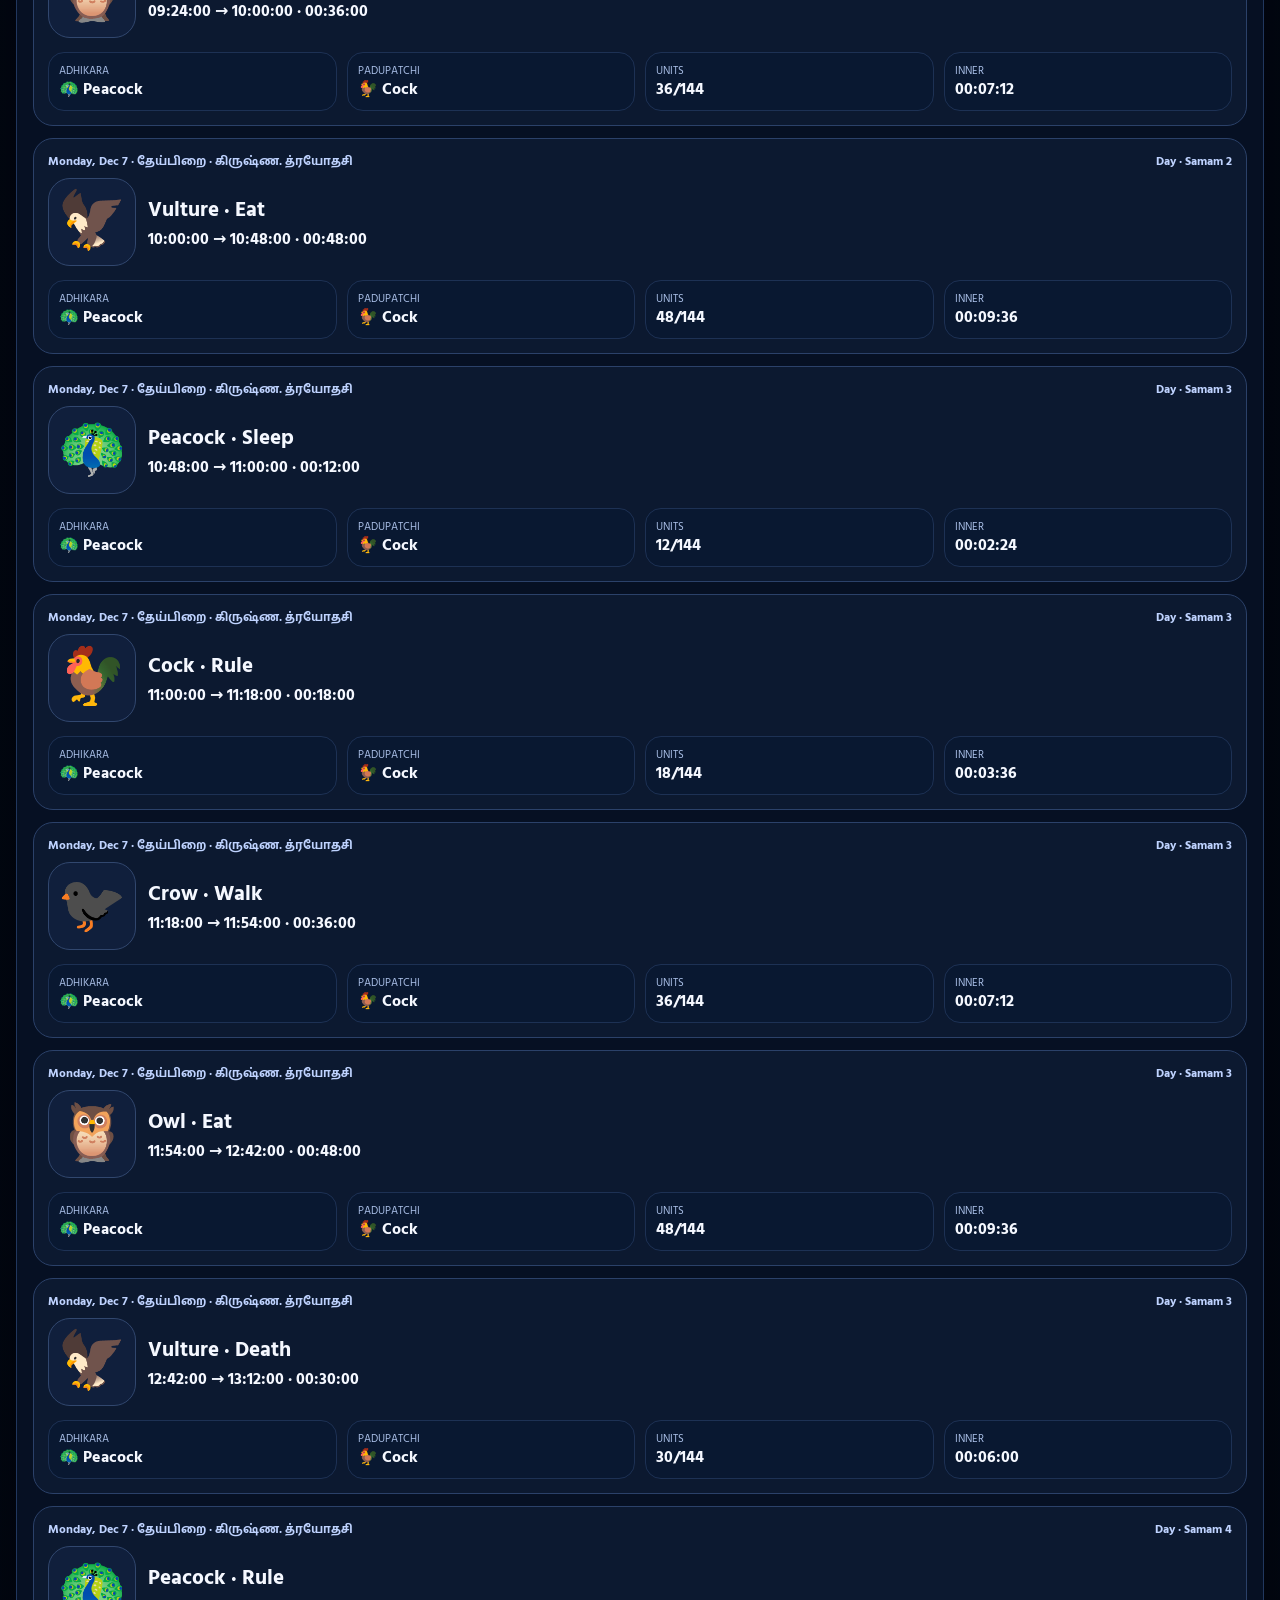
==== commit 2912f492: "Add files via upload" ====
--- a/index.html
+++ b/index.html
@@ -5,10 +5,25 @@
     <button id="changeTimingBtn" class="tiny-btn">⚙ Timing</button>
   </div>
   <div class="live-section"><div class="tithi-strip" id="tithiStrip"></div><div class="tithi-caption" id="tithiCaption">Active tithi highlighted</div></div>
-  <div class="live-section"><div class="live-info-grid"><div><small>ராசி</small><b id="rasiText">--</b></div><div><small>நட்சத்திரம்</small><b id="nakText">--</b></div><div><small>பாதம்</small><b id="padaText">--</b></div><div><small>அதிபதி</small><b id="lordText">--</b></div></div></div>
-  <div class="live-section"><div class="role-inline"><div><small>இன்று</small><b id="todayText">--</b></div><div><small>Adhikara</small><b id="adhiText">--</b></div><div><small>Padupatchi</small><b id="paduText">--</b></div></div></div>
+  <div class="live-section"><div class="live-info-grid">
+      <div><small>ராசி</small><b id="rasiText">--</b></div>
+      <div class="star-combo"><small>நட்சத்திரம்</small><div class="star-name" id="nakText">--</div><div class="star-sub"><span id="padaText">--</span> • <span id="lordText">--</span></div></div>
+    </div></div>
+  <div class="live-section"><div class="role-inline">
+      <div><small>இன்று</small><b id="todayText">--</b></div>
+      <div class="role-split">
+        <div class="role-box"><div class="emoji" id="adhiEmoji">--</div><small>Adhikara</small><b id="adhiText">--</b></div>
+        <div class="role-box"><div class="emoji" id="paduEmoji">--</div><small>Padupatchi</small><b id="paduText">--</b></div>
+      </div>
+    </div></div>
   <div class="live-section"><div class="activity-live"><div class="bird-now" id="currentIcon">🕊️</div><div><div class="activity-name" id="currentTitle">Loading...</div><div class="remaining" id="countdownText">--:--</div><div class="duration-line" id="activityDurationText">--:-- total</div><div class="progress"><div class="bar" id="activityBar"></div></div><div class="percent-line" id="activityPercentText">0% complete</div><div class="inner-dots" id="innerDots"></div><div class="percent-line" id="innerText">Inner Part -- / 5</div></div></div><div class="stats"><div class="stat"><b>Sunrise / Sunset</b><span id="sunText">--</span></div><div class="stat"><b>Period</b><span id="periodText">--</span></div><div class="stat"><b>Samam</b><span id="samamText">--</span></div><div class="stat"><b>Time</b><span id="currentPath">--</span></div></div></div>
   <div class="live-section" id="timingChoice"><div class="controls"><button class="primary" id="locateBtn">Use My Location</button><button id="manualBtn">Manual Sunrise/Sunset</button><button id="fallbackBtn">Traditional 6am/6pm</button></div><div class="input-panel" id="manualPanel" style="display:none"><b>Manual timing</b><br><input id="manualSunrise" type="time" step="1" value="06:00:00"><input id="manualSunset" type="time" step="1" value="18:00:00"><button class="primary" id="setManualBtn">Set Timing</button></div><div class="status"><b id="statusText">Loading</b><span id="statusDetails">Preparing.</span></div></div>
 </section>
 <section class="section"><div class="section-head"><h2>Cards from now to next week</h2><span class="badge">Scroll timeline</span></div><div class="pad"><div class="card-list" id="cardList"></div></div></section>
-</main><script src="assets/js/app.js"></script></body></html>+</main><script src="assets/js/app.js"></script><div class="mobile-bottom-nav">
+<a class="active" href="index.html"><span class="ico">🏠</span><span>Live</span></a>
+<a class="" href="rising.html"><span class="ico">🌔</span><span>Rising</span></a>
+<a class="" href="waning.html"><span class="ico">🌘</span><span>Waning</span></a>
+<a class="" href="reference.html"><span class="ico">📖</span><span>Info</span></a>
+</div>
+</body></html>
--- a/assets/css/style.css
+++ b/assets/css/style.css
@@ -1,3 +1,74 @@
+
+@import url('https://fonts.googleapis.com/css2?family=Hind+Madurai:wght@300;400;500;600;700&display=swap');
+
+body,
+button,
+input,
+.btn,
+.live-card,
+.timeline-card,
+.day-card,
+.mini-card {
+  font-family: "Hind Madurai", system-ui, -apple-system, "Segoe UI", sans-serif;
+}
+
+.mobile-bottom-nav{display:none}
+
+@media(max-width:760px){
+  body{padding-bottom:82px}
+  .nav{
+    position:static;
+    border-bottom:0;
+    background:transparent;
+    backdrop-filter:none;
+  }
+  .nav-inner{
+    padding:8px 12px 0;
+  }
+  .nav .menu{
+    display:none;
+  }
+  .brand{
+    font-size:13px;
+    opacity:.9;
+  }
+  .mobile-bottom-nav{
+    position:fixed;
+    z-index:100;
+    left:10px;
+    right:10px;
+    bottom:10px;
+    display:grid;
+    grid-template-columns:repeat(4,1fr);
+    gap:6px;
+    padding:8px;
+    border:1px solid #2d4774;
+    border-radius:22px;
+    background:rgba(5,12,25,.92);
+    backdrop-filter:blur(18px);
+    box-shadow:0 12px 40px rgba(0,0,0,.45);
+  }
+  .mobile-bottom-nav a{
+    text-decoration:none;
+    color:#cfe0ff;
+    display:grid;
+    place-items:center;
+    gap:2px;
+    border-radius:16px;
+    padding:7px 4px;
+    font-size:11px;
+    font-weight:900;
+  }
+  .mobile-bottom-nav a .ico{
+    font-size:18px;
+    line-height:1;
+  }
+  .mobile-bottom-nav a.active{
+    background:var(--gold);
+    color:#071225;
+  }
+}
+
 
 :root{--bg:#020713;--panel:#071225;--line:#21375e;--text:#f5f8ff;--muted:#a9bee6;--gold:#ffc533;--red:#ff668a;--blue:#4cc9ff;--green:#3ee6ad;--violet:#ad8cff}
 *{box-sizing:border-box}body{margin:0;background:radial-gradient(circle at top,#14305f 0,#020713 45%,#01040a 100%);color:var(--text);font-family:system-ui,-apple-system,Segoe UI,sans-serif}.wrap{max-width:1450px;margin:auto;padding:16px}.nav{position:sticky;top:0;z-index:20;background:#020713dd;backdrop-filter:blur(10px);border-bottom:1px solid var(--line)}.nav-inner{max-width:1450px;margin:auto;padding:10px 16px;display:flex;justify-content:space-between;gap:10px;align-items:center}.brand{font-weight:950}.menu{display:flex;gap:8px;flex-wrap:wrap}.btn,button{background:#122342;color:#eaf2ff;border:1px solid #2d4774;padding:10px 12px;border-radius:12px;font-weight:900;text-decoration:none;cursor:pointer}.primary{background:var(--gold)!important;color:#071225!important}.hero{display:grid;grid-template-columns:1.2fr .8fr;gap:18px;margin-top:18px}.panel,.section{border:1px solid var(--line);background:#071225ee;border-radius:24px;box-shadow:0 20px 55px #0006;overflow:hidden}.pad{padding:16px}h1{margin:0 0 8px;font-size:32px}.lead{color:var(--muted);line-height:1.45}.section{margin:18px 0}.section-head{padding:16px 18px;background:linear-gradient(90deg,#10244b,#081427);display:flex;justify-content:space-between;gap:12px;align-items:center;border-bottom:1px solid var(--line)}.section-head h2{margin:0}.badge{background:var(--gold);color:#071225;border-radius:999px;padding:7px 10px;font-weight:900;font-size:12px}.current{border-color:var(--gold);box-shadow:0 0 38px #ffc53322}.current-grid{display:grid;grid-template-columns:118px 1fr;gap:16px;align-items:center}.current-icon{font-size:76px;width:118px;height:118px;border-radius:30px;background:#101f3c;display:grid;place-items:center;border:1px solid #324c78}.current-title{font-size:27px;font-weight:950}.current-path{color:var(--muted);font-size:13px}.big-count{font-size:34px;font-weight:950;color:var(--gold);margin-top:8px}.progress{height:12px;background:#071123;border:1px solid #20385e;border-radius:99px;overflow:hidden;margin-top:12px}.bar{height:100%;background:linear-gradient(90deg,var(--gold),#fff0a0);width:0%}.micro-grid{display:grid;grid-template-columns:repeat(5,1fr);gap:8px;margin-top:12px}.micro{border:1px solid #2b4169;background:#0c1930;border-radius:14px;padding:9px;text-align:center;font-size:12px;font-weight:900}.micro.active{border-color:var(--gold);background:#ffc53322}.micro small{display:block;color:var(--muted);font-size:10px}.stats,.context{display:grid;grid-template-columns:repeat(4,1fr);gap:10px;margin-top:14px}.stat,.context div{background:#091831;border:1px solid #1d3154;border-radius:16px;padding:10px}.stat b,.context small{display:block;font-size:11px;color:var(--muted);text-transform:uppercase}.stat span,.context b{font-weight:900}.controls{display:flex;gap:8px;flex-wrap:wrap;margin-top:14px}.input-panel{background:#091831;border:1px solid #1d3154;border-radius:16px;padding:12px;margin-top:12px}.input-panel input{padding:10px;border-radius:10px;border:1px solid #2d4774;background:#081327;color:white;margin:6px 6px 6px 0}.status{background:#0a1832;border:1px solid #2d4774;border-radius:16px;padding:10px 12px;font-size:13px}.status b{display:block}.moon-wheel{position:relative;height:320px;max-width:360px;margin:auto}.moon-dot{position:absolute;width:36px;height:36px;border-radius:50%;background:#0b1831;border:1px solid #324c78;color:#dbe8ff;display:grid;place-items:center;font-size:11px;font-weight:900}.moon-dot.active{background:var(--gold);color:#071225;box-shadow:0 0 28px #ffc533cc;transform:scale(1.15)}.moon-center{position:absolute;left:50%;top:50%;transform:translate(-50%,-50%);text-align:center}.moon-center .moon{font-size:64px}.moon-center b{display:block}.card-list{display:grid;gap:12px}.timeline-card{border:1px solid #2b4169;background:#0c1930;border-radius:20px;padding:14px}.timeline-card.active{border-color:var(--gold);box-shadow:0 0 25px #ffc53333}.topline{display:flex;justify-content:space-between;color:#bfd3ff;font-size:12px;font-weight:850}.body{display:grid;grid-template-columns:88px 1fr;gap:12px;align-items:center;margin-top:8px}.birdbig{width:88px;height:88px;border-radius:22px;background:#101f3c;display:grid;place-items:center;font-size:56px;border:1px solid #31476e}.name{font-size:21px;font-weight:950}.time{font-weight:850;margin-top:4px}.grid7{display:grid;grid-template-columns:repeat(7,minmax(185px,1fr));gap:12px;padding:14px}.day-card{background:#08152c;border:1px solid #1c3154;border-radius:20px;overflow:hidden}.day-head{padding:12px;background:#0d1d3b;border-bottom:1px solid #20375d}.day-head span{display:block;color:var(--muted);font-size:12px}.birdpair{display:grid;gap:8px;padding:10px}.role-card{background:#0d1930;border:1px solid #263b61;border-radius:18px;padding:10px;text-align:center}.role-card.adhi{border-top:5px solid var(--gold)}.role-card.padu{border-top:5px solid var(--red)}.role-card .emoji{font-size:48px}.role-card .role{font-size:10px;color:var(--muted);font-weight:900}.role-card .bname{font-weight:950}.tree{padding:14px}.tree details{border:1px solid #1d3154;border-radius:16px;background:#08152c;margin:10px 0;overflow:hidden}.tree summary{cursor:pointer;padding:12px 14px;font-weight:950;background:#0d1d3b}.tree details details{margin:10px 12px;background:#0a1832}.samam{padding:14px 16px;border-top:1px solid #172945}.samam-title{display:flex;justify-content:space-between;margin-bottom:10px}.card-row{display:flex;gap:10px;overflow-x:auto}.mini-card{min-width:190px;border:1px solid #2b4169;background:#0c1930;border-radius:18px;padding:12px}.bird-img{height:88px;font-size:56px;display:grid;place-items:center;border-radius:18px;background:#101f3c;border:1px solid #31476e}.activity{font-size:18px;font-weight:950}.units{font-size:22px;color:var(--gold);font-weight:950}.eat{border-top:5px solid var(--gold)}.walk{border-top:5px solid var(--blue)}.rule{border-top:5px solid var(--green)}.sleep{border-top:5px solid var(--violet)}.death{border-top:5px solid var(--red)}.ref-grid{display:grid;grid-template-columns:repeat(2,1fr);gap:14px}.formula{background:#081327;border:1px solid #1e3458;border-radius:16px;padding:14px}.formula code{color:#ffe28a}@media(max-width:1050px){.hero{grid-template-columns:1fr}.grid7{grid-template-columns:repeat(3,1fr)}.ref-grid{grid-template-columns:1fr}}@media(max-width:760px){.wrap{padding:12px}.nav-inner{align-items:flex-start;flex-direction:column}.grid7{grid-template-columns:1fr}.current-grid{grid-template-columns:88px 1fr}.current-icon{width:88px;height:88px;font-size:56px}.stats,.context{grid-template-columns:repeat(2,1fr)}h1{font-size:25px}.big-count{font-size:27px}.body{grid-template-columns:72px 1fr}.birdbig{width:72px;height:72px;font-size:46px}}
@@ -29,3 +100,32 @@
 .live-info-grid{display:grid;grid-template-columns:repeat(2,1fr);gap:8px}.live-info-grid div{background:#091831;border:1px solid #1d3154;border-radius:14px;padding:10px}.live-info-grid small{display:block;color:var(--muted);font-size:10px;text-transform:uppercase;font-weight:900}.live-info-grid b{display:block;margin-top:3px;font-size:14px}
 .role-inline{display:grid;grid-template-columns:repeat(3,1fr);gap:8px}.role-inline div{background:#091831;border:1px solid #1d3154;border-radius:14px;padding:10px}.role-inline small{display:block;color:var(--muted);font-size:10px;text-transform:uppercase;font-weight:900}.role-inline b{display:block;margin-top:3px}.activity-live{display:grid;grid-template-columns:92px 1fr;gap:14px;align-items:center}.activity-live .bird-now{width:92px;height:92px;border-radius:24px;background:#101f3c;border:1px solid #31476e;display:grid;place-items:center;font-size:60px}.activity-name{font-size:25px;font-weight:950}.remaining{font-size:31px;color:var(--gold);font-weight:950;margin:6px 0}.duration-line{color:#dbe8ff;font-weight:900;margin-bottom:8px}.percent-line{color:var(--muted);font-size:12px;font-weight:900;margin-top:5px}.inner-dots{display:flex;gap:8px;margin-top:12px;align-items:center}.inner-dot{width:24px;height:24px;border-radius:50%;border:1px solid #31476e;background:#0d1930}.inner-dot.done{background:#31476e}.inner-dot.active{background:var(--gold);border-color:var(--gold);box-shadow:0 0 18px rgba(255,197,51,.7);transform:scale(1.18)}
 @media(max-width:760px){.activity-live{grid-template-columns:74px 1fr}.activity-live .bird-now{width:74px;height:74px;font-size:48px}.activity-name{font-size:20px}.remaining{font-size:25px}.role-inline{grid-template-columns:1fr}.live-info-grid{grid-template-columns:1fr}}
+
+
+.star-combo{
+  background:#091831;
+  border:1px solid #1d3154;
+  border-radius:16px;
+  padding:11px;
+}
+.star-combo .star-name{font-size:16px;font-weight:950}
+.star-combo .star-sub{color:var(--muted);font-weight:900;font-size:13px;margin-top:2px}
+.role-split{
+  display:grid;
+  grid-template-columns:1fr 1fr;
+  gap:8px;
+}
+.role-split .role-box{
+  background:#091831;
+  border:1px solid #1d3154;
+  border-radius:16px;
+  padding:10px;
+  text-align:center;
+}
+.role-split .role-box .emoji{font-size:30px}
+.role-split .role-box small{display:block;color:var(--muted);font-size:10px;text-transform:uppercase;font-weight:900}
+.role-split .role-box b{display:block;font-size:14px}
+@media(max-width:760px){
+  .live-info-grid{display:block}
+  .live-info-grid > div:not(.star-combo){display:none}
+}
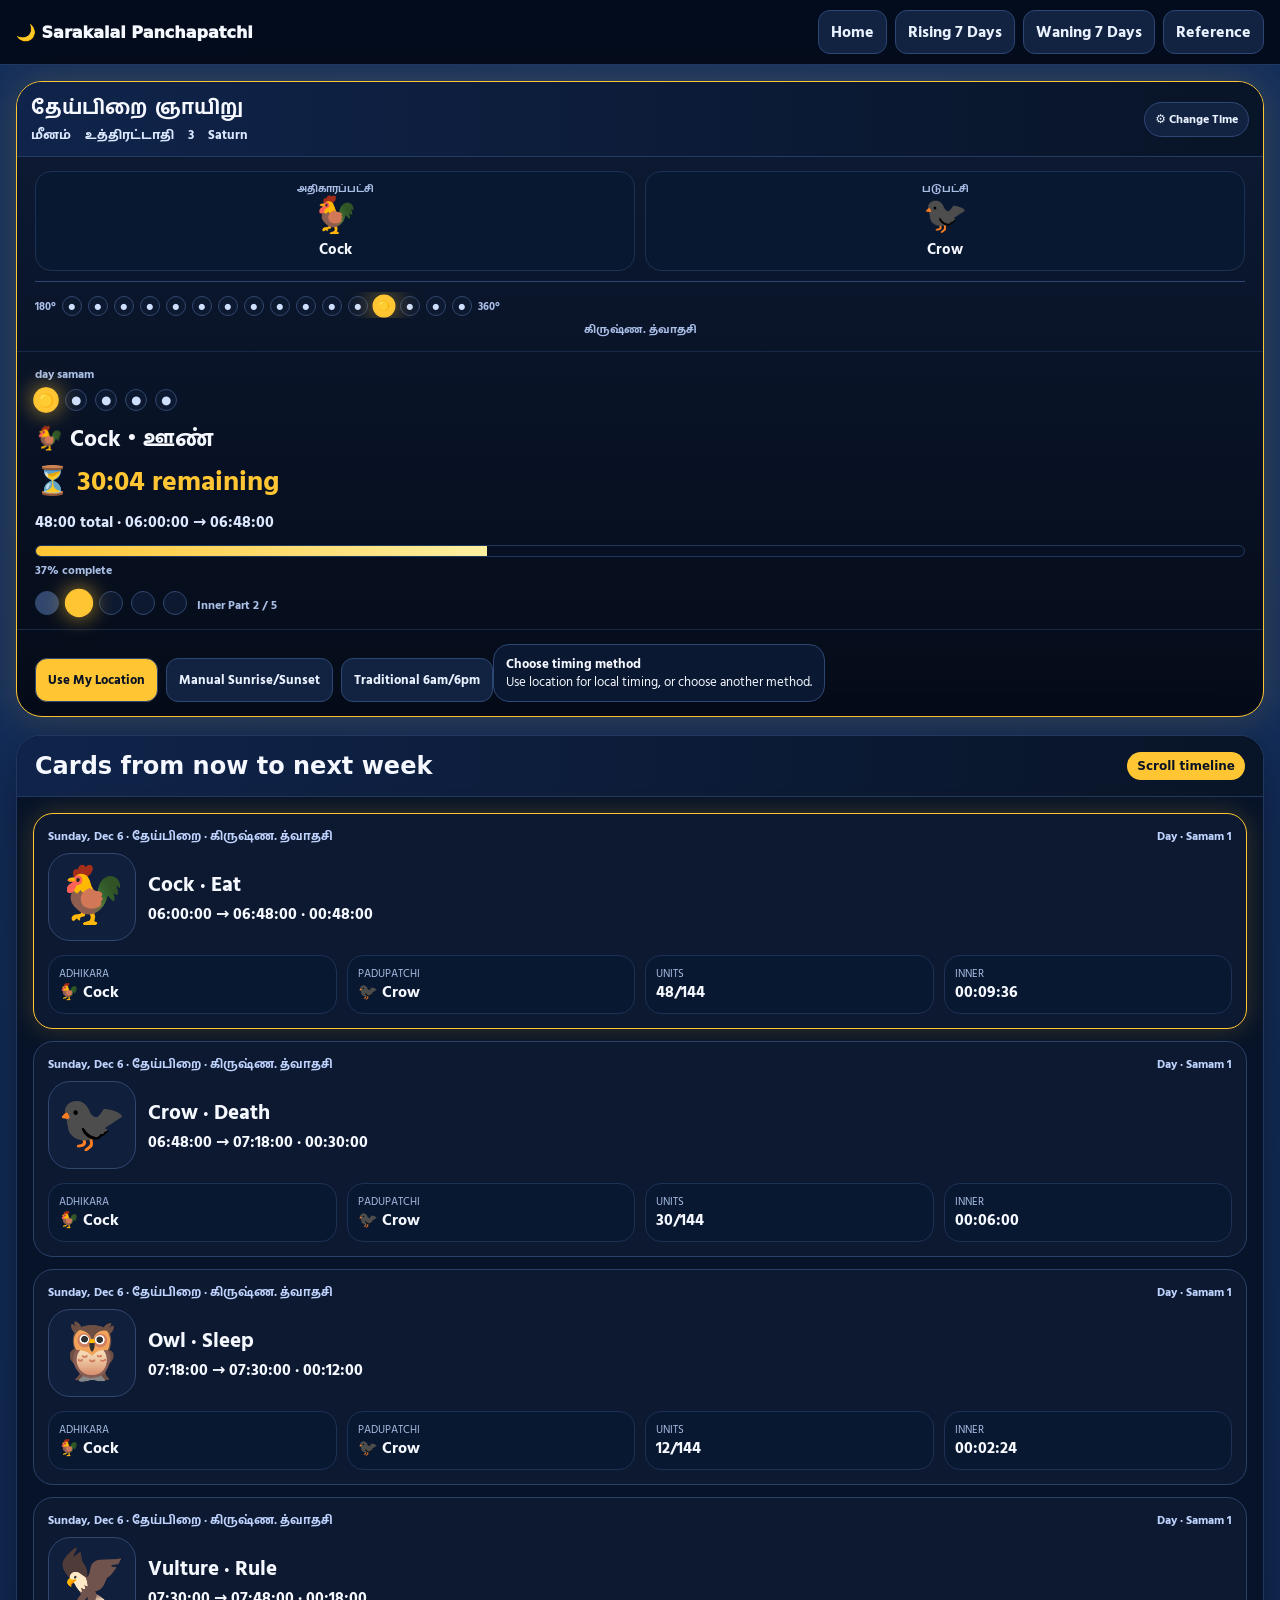
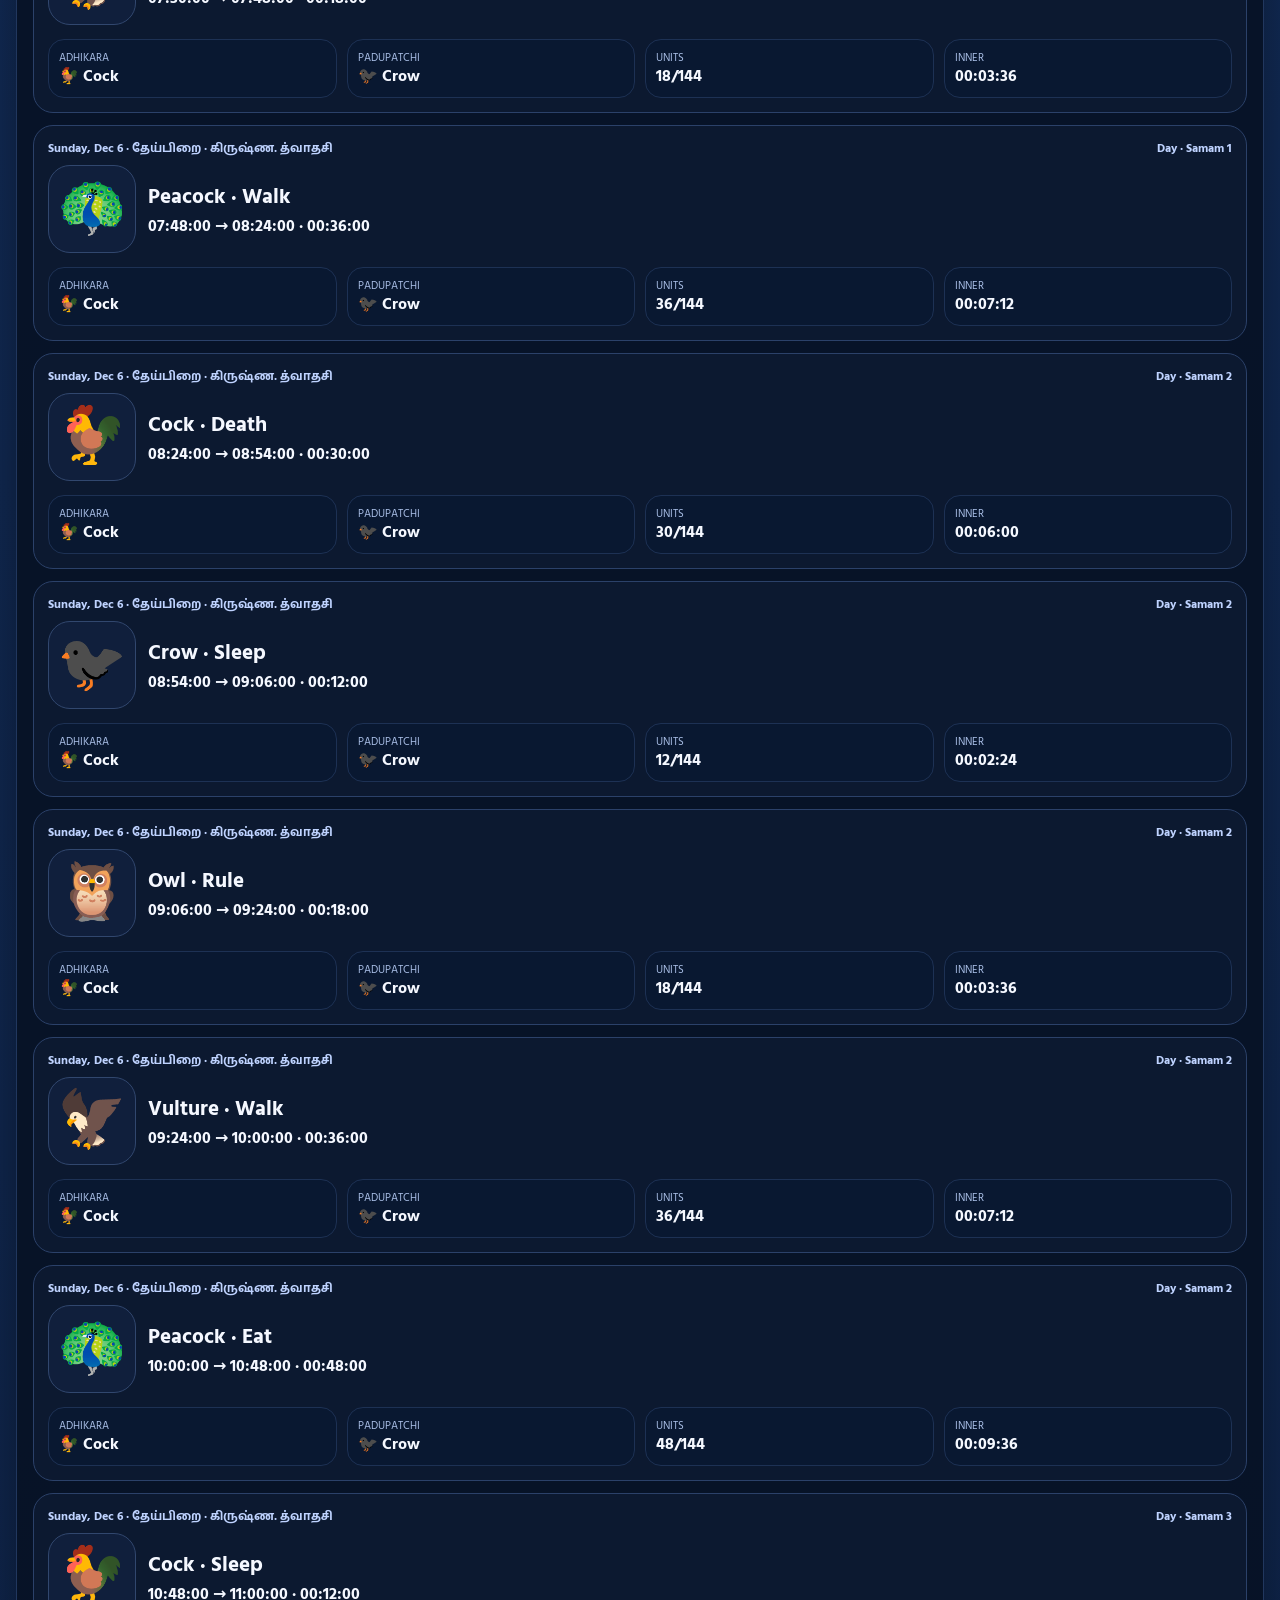
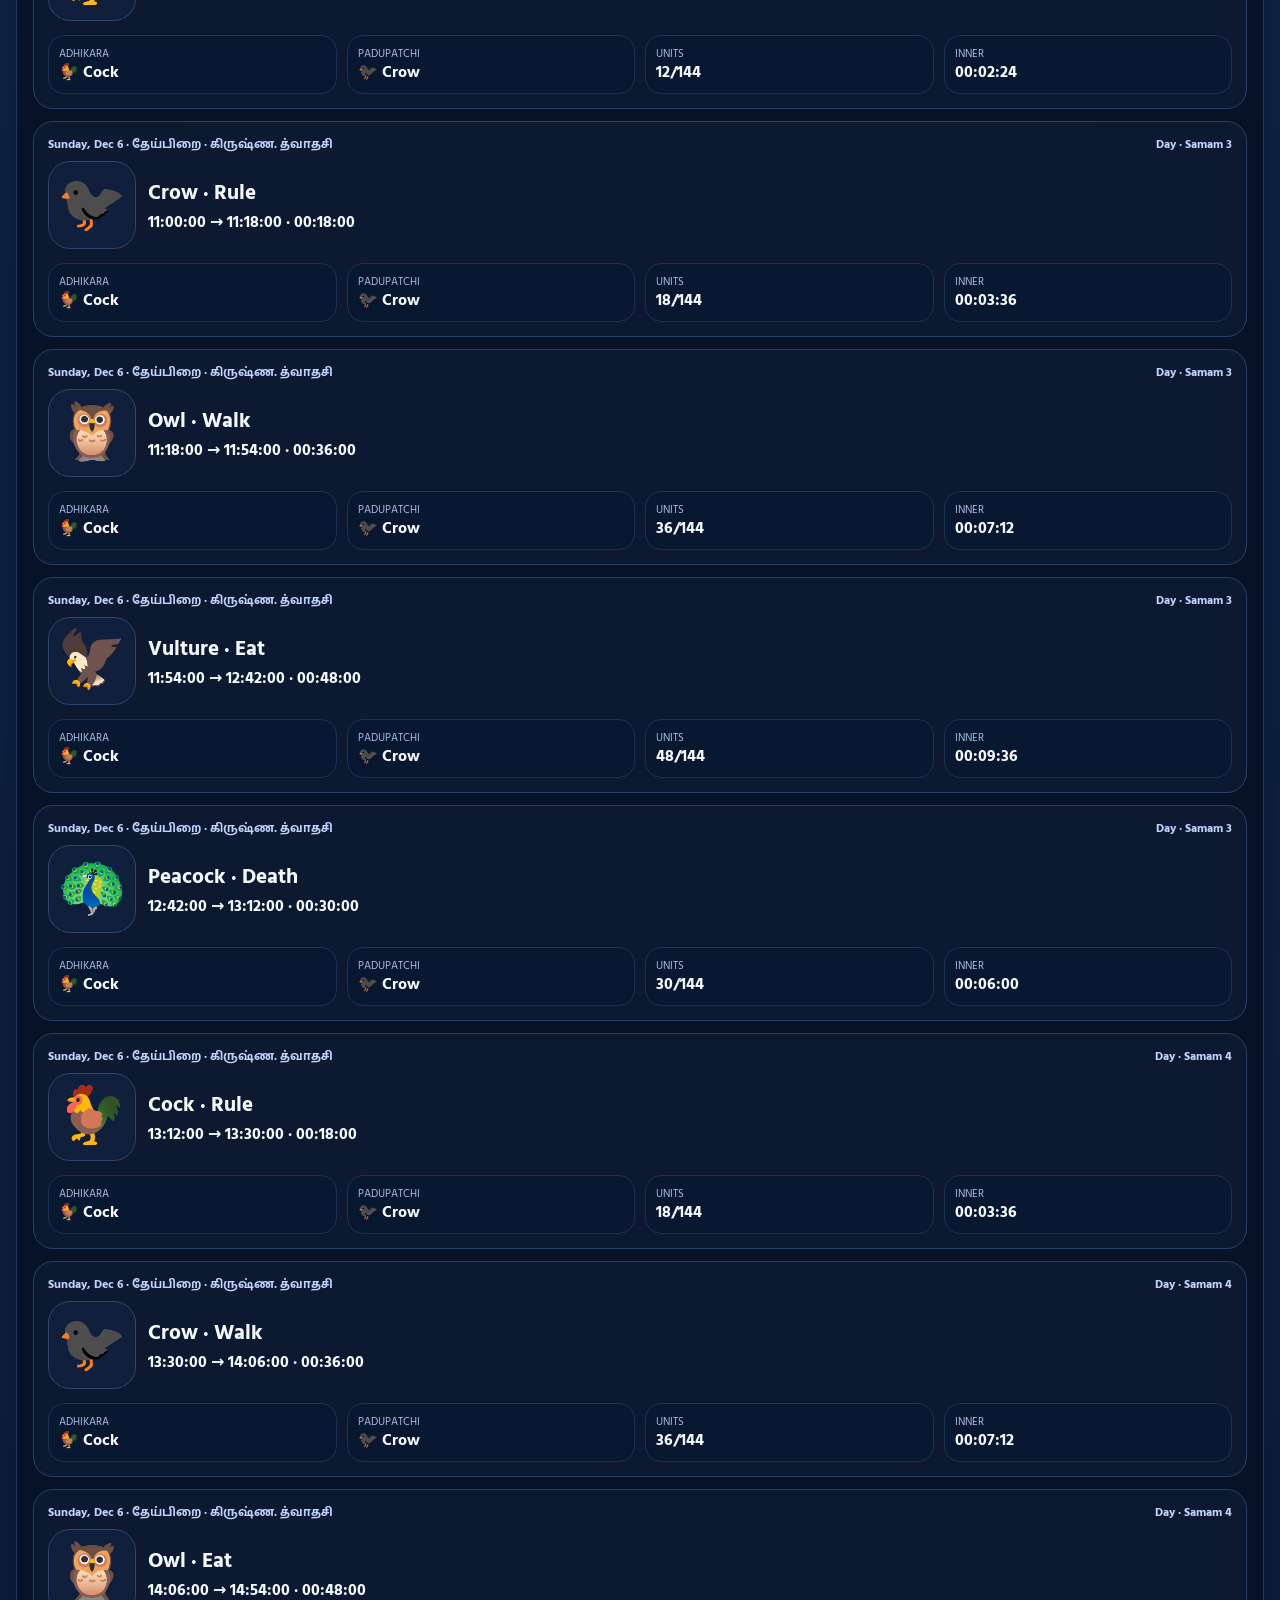
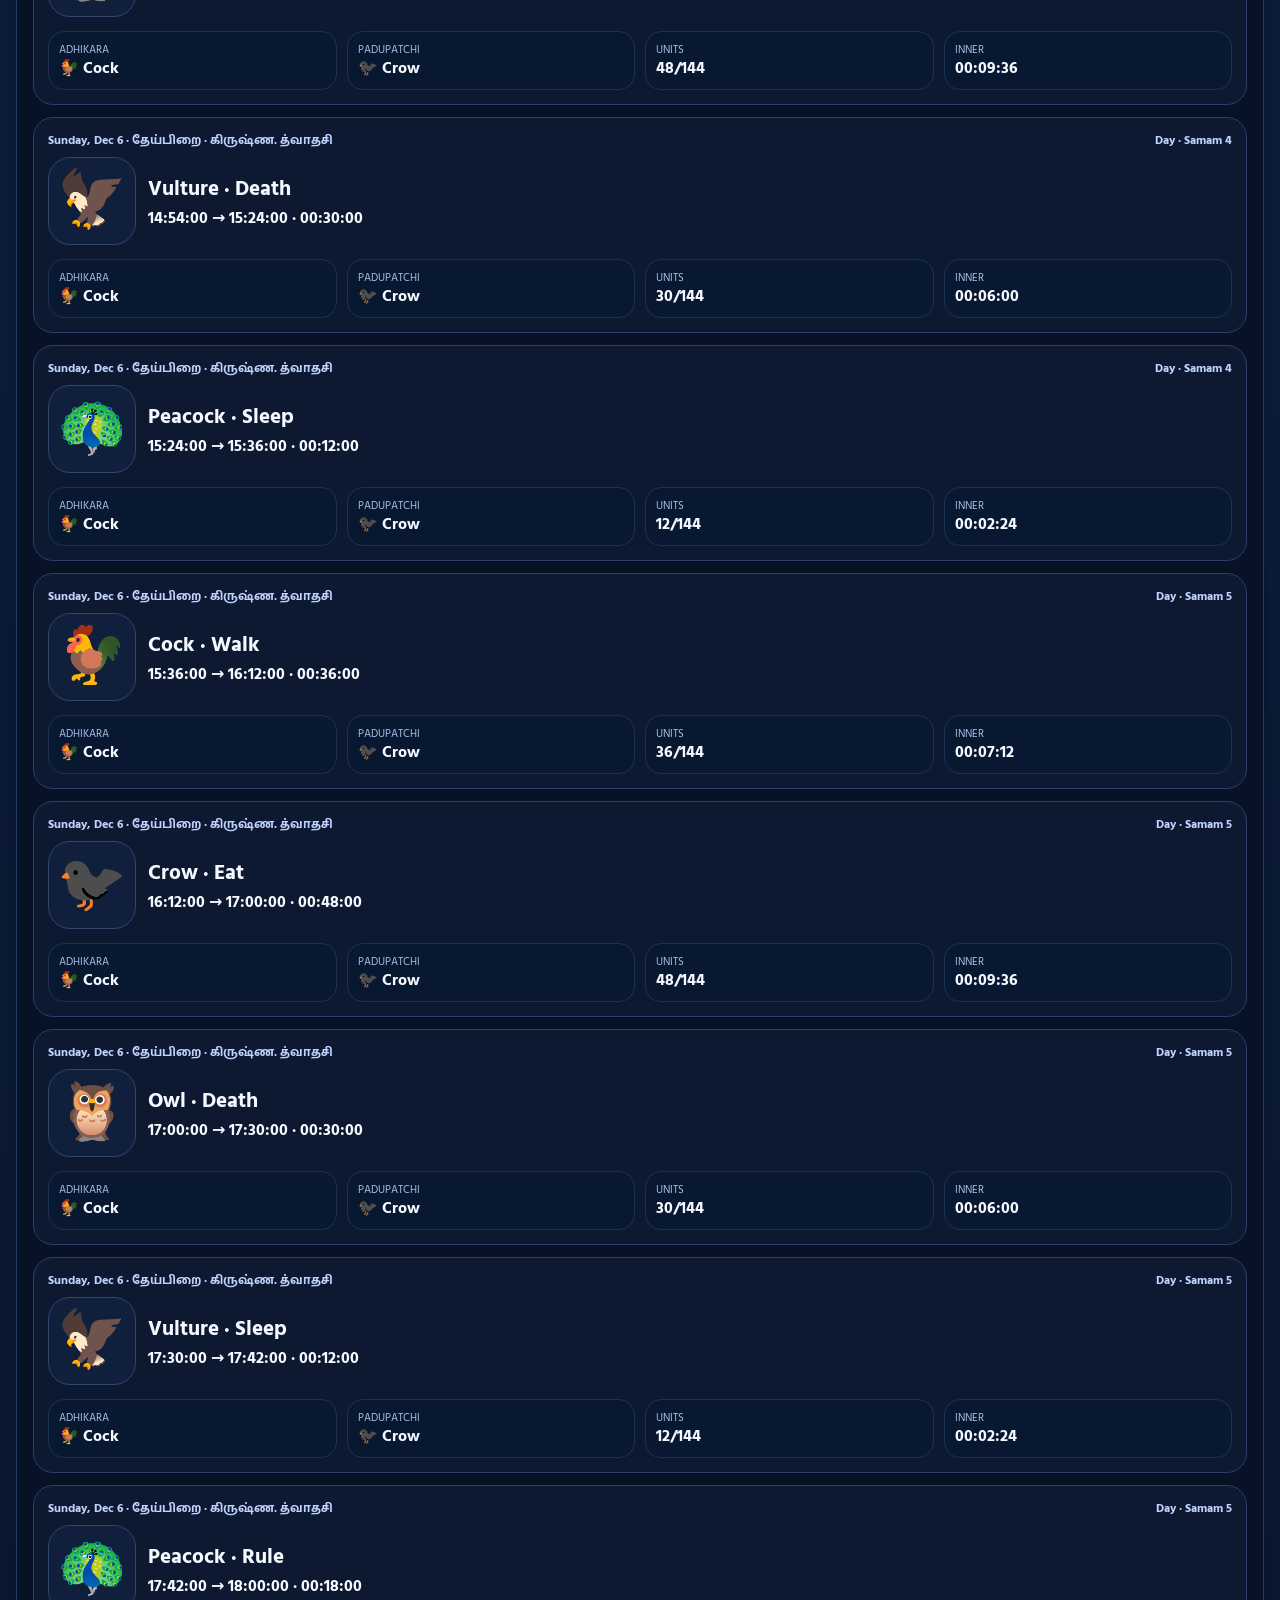
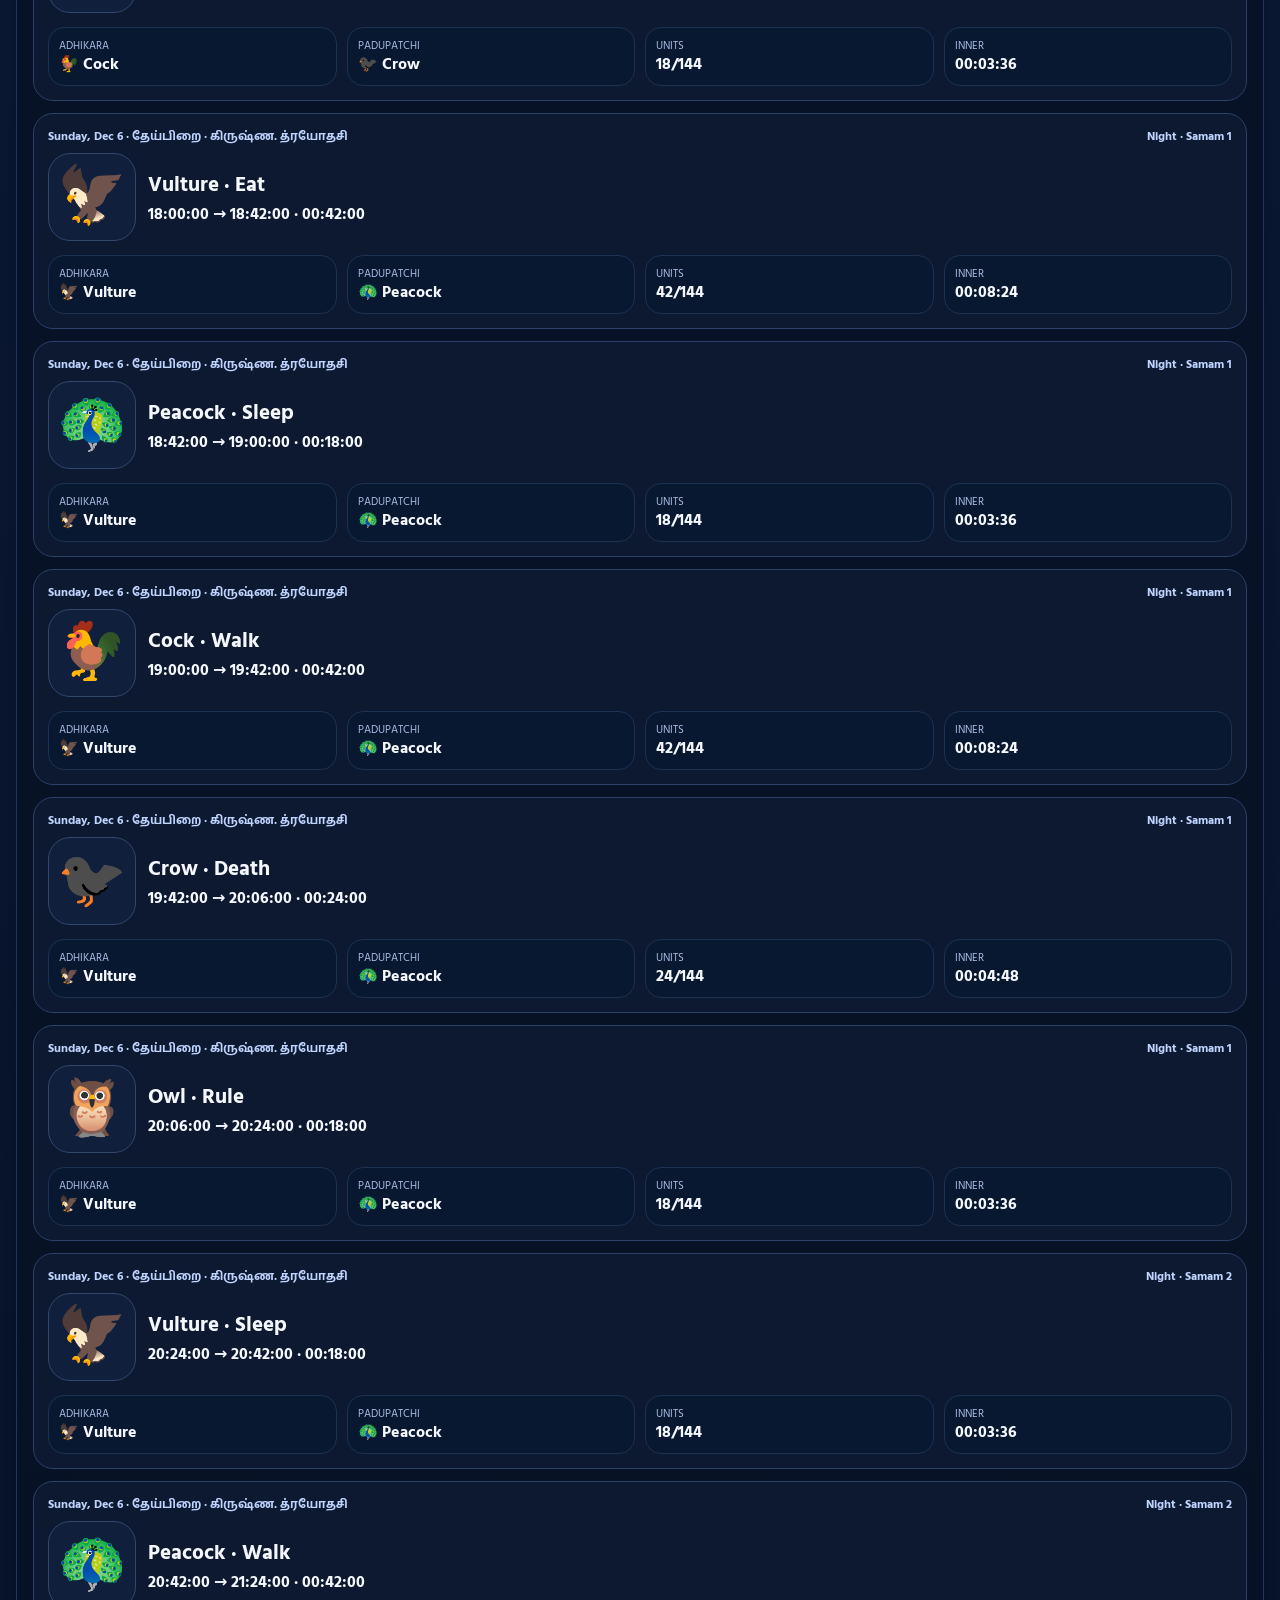
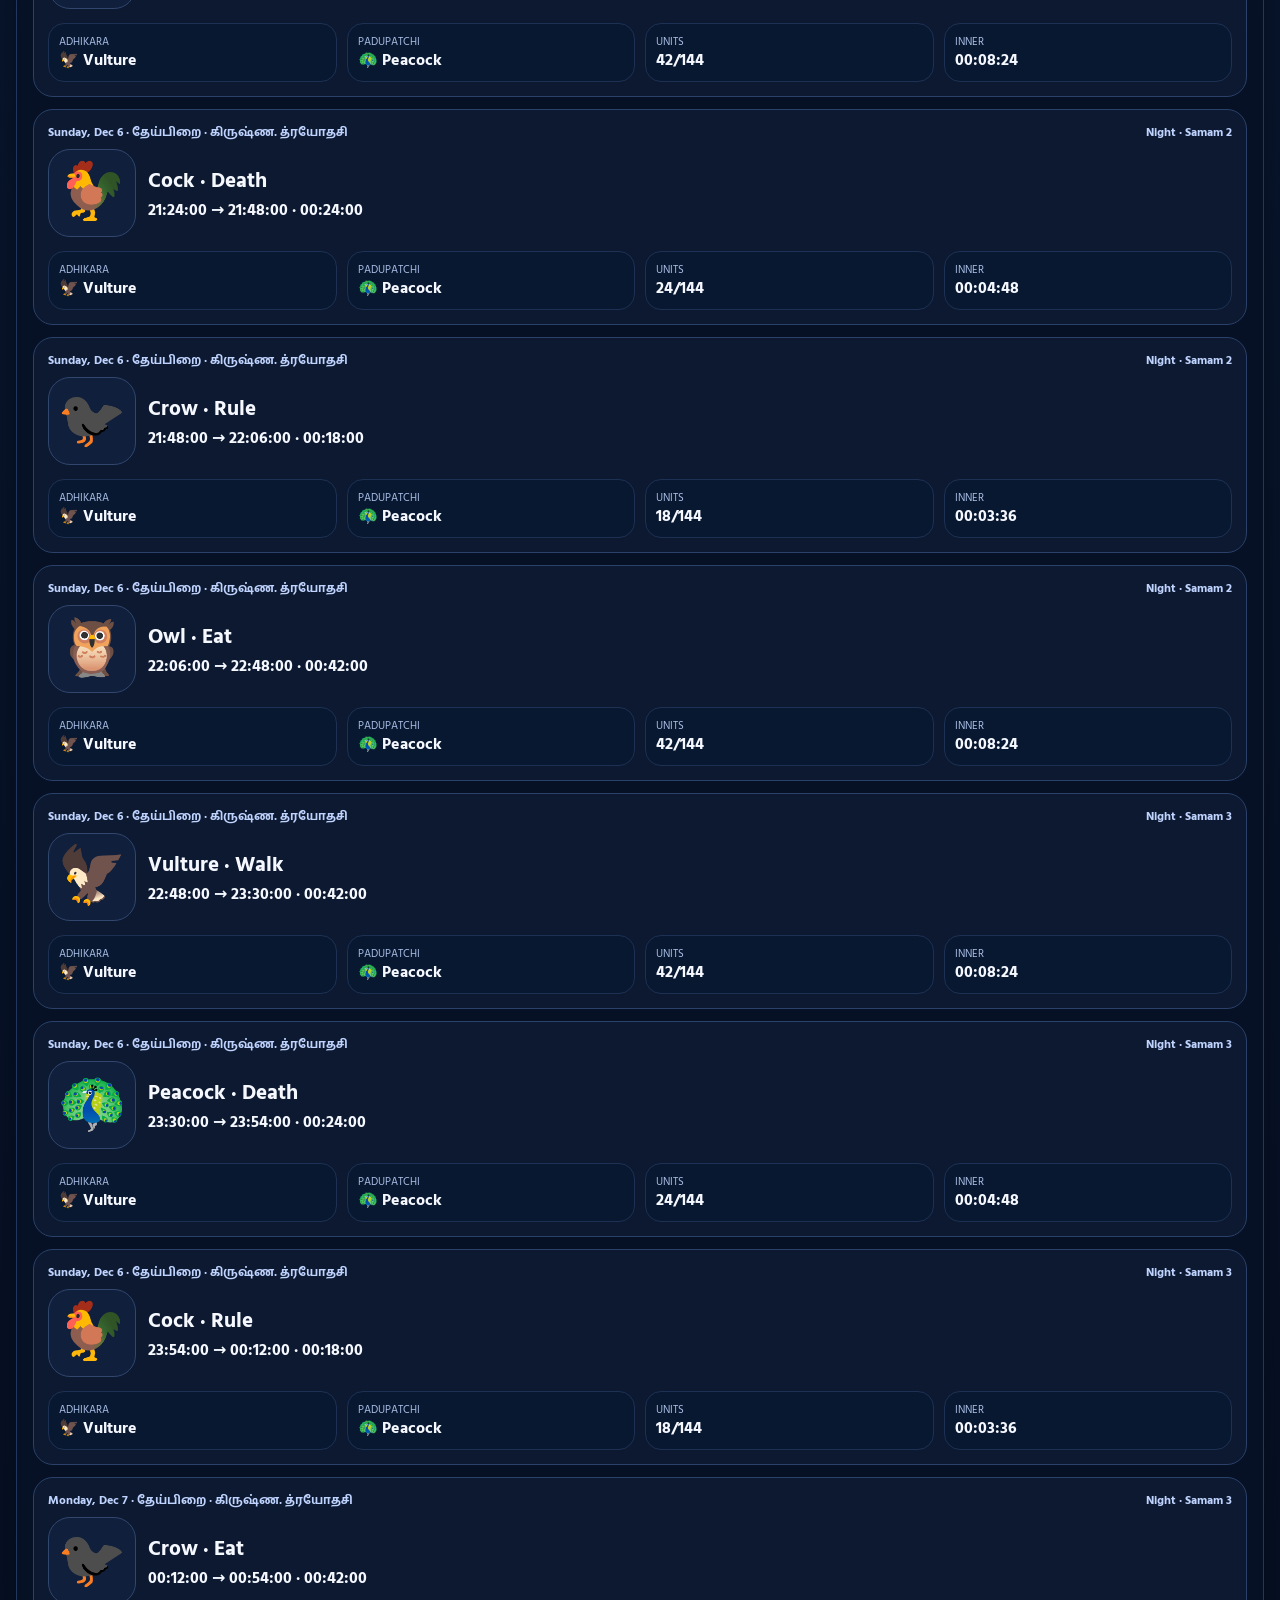
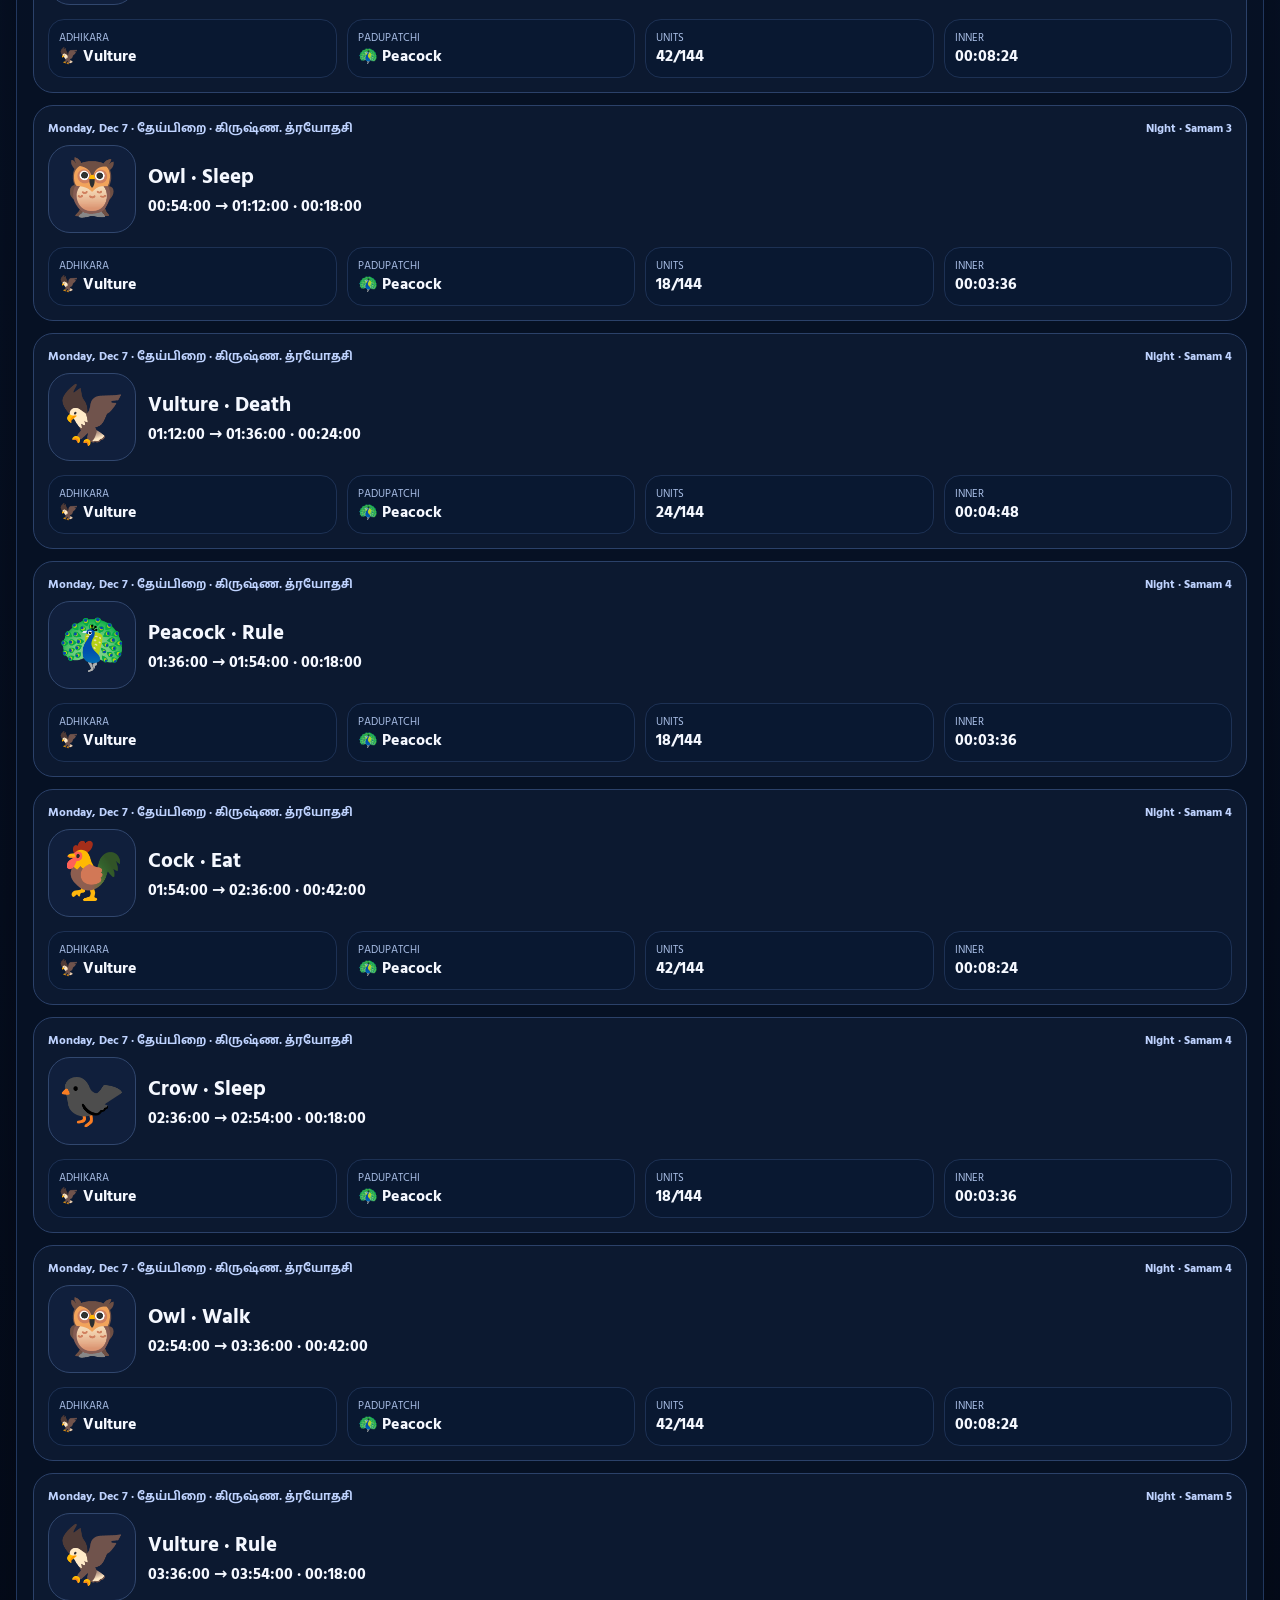
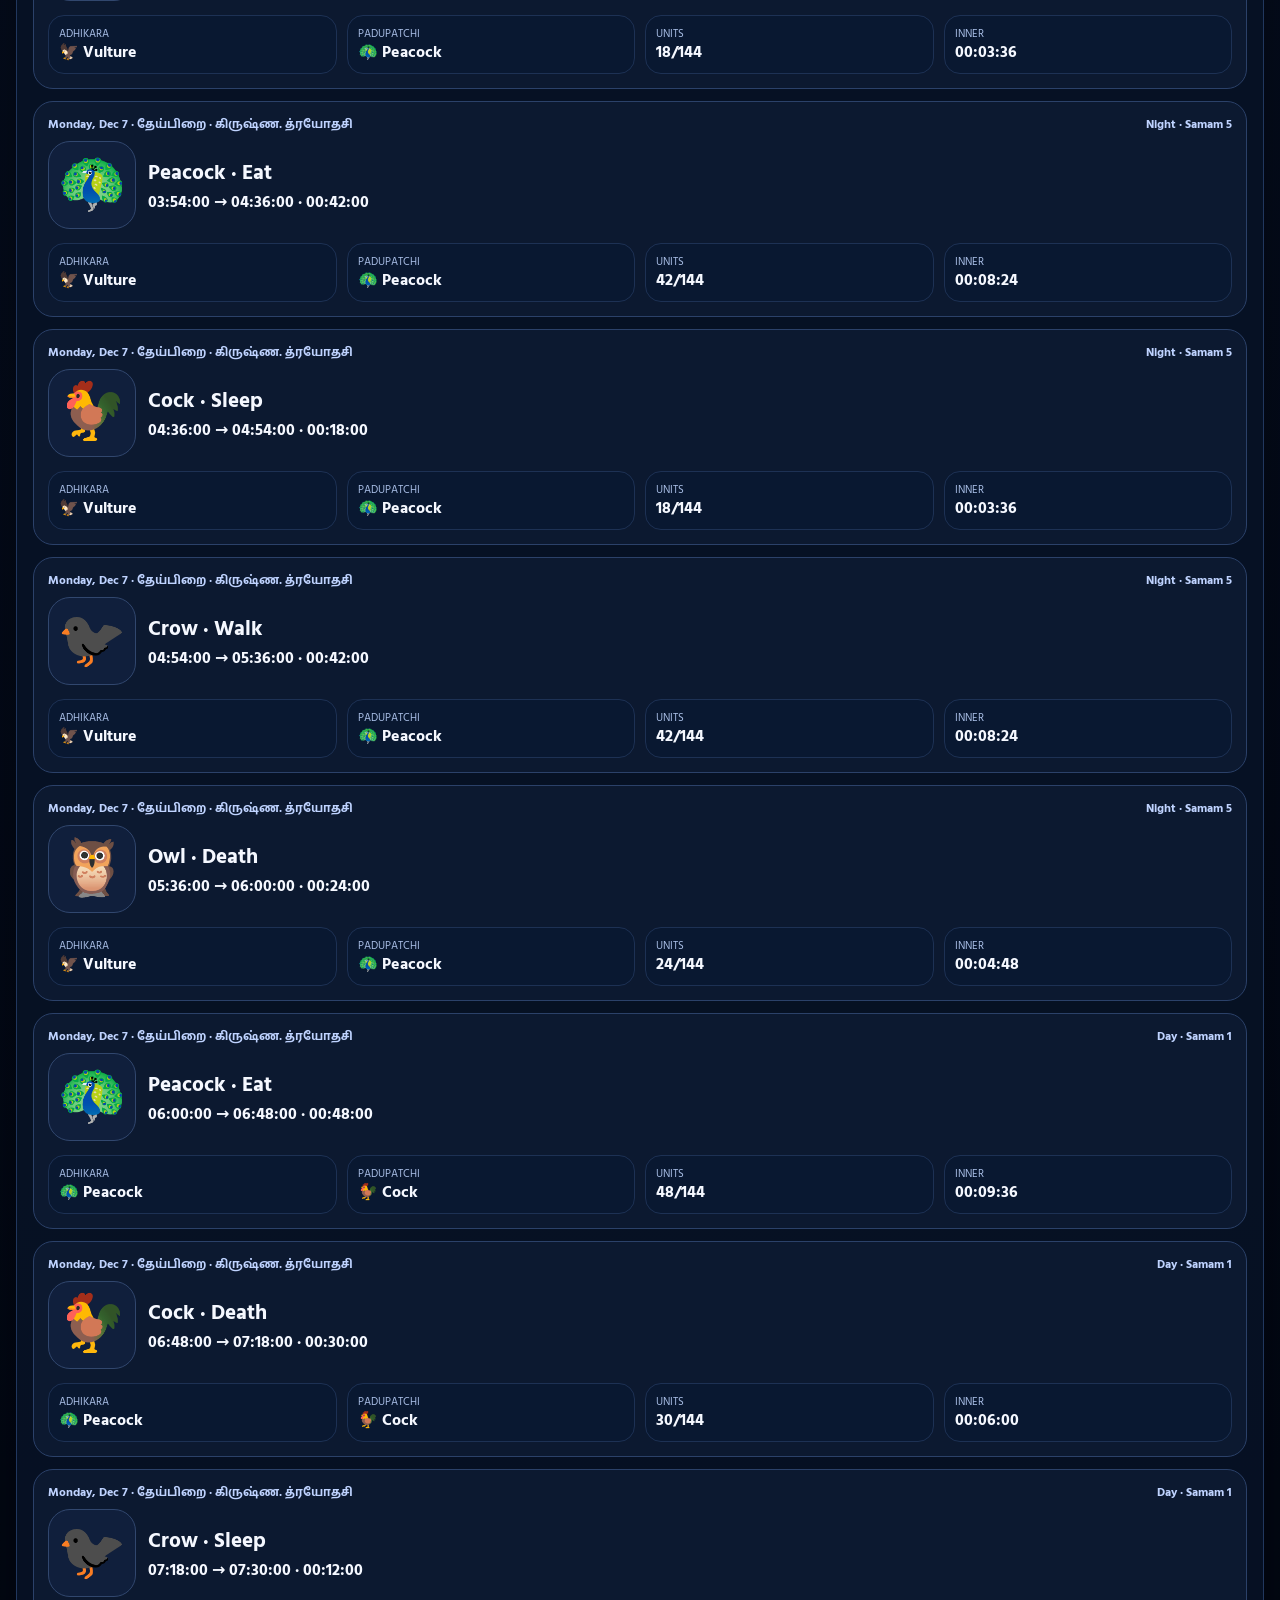
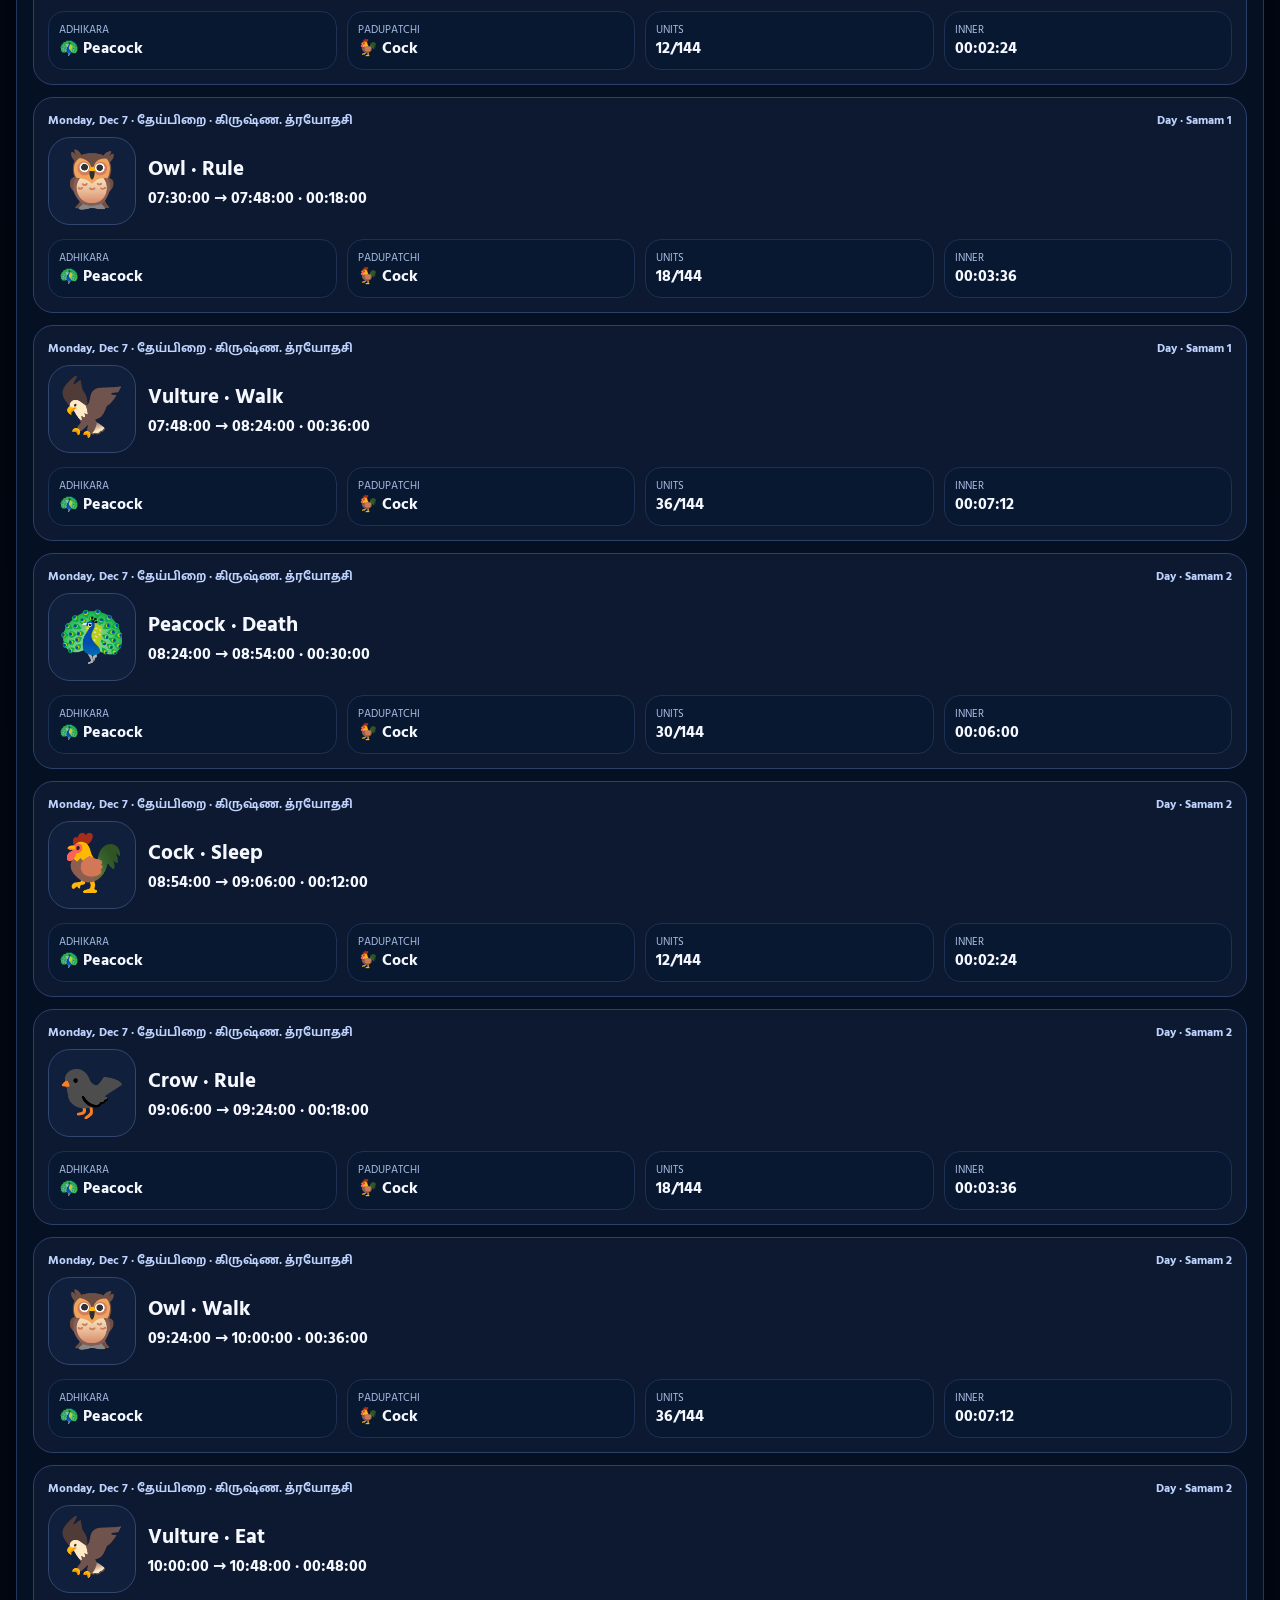
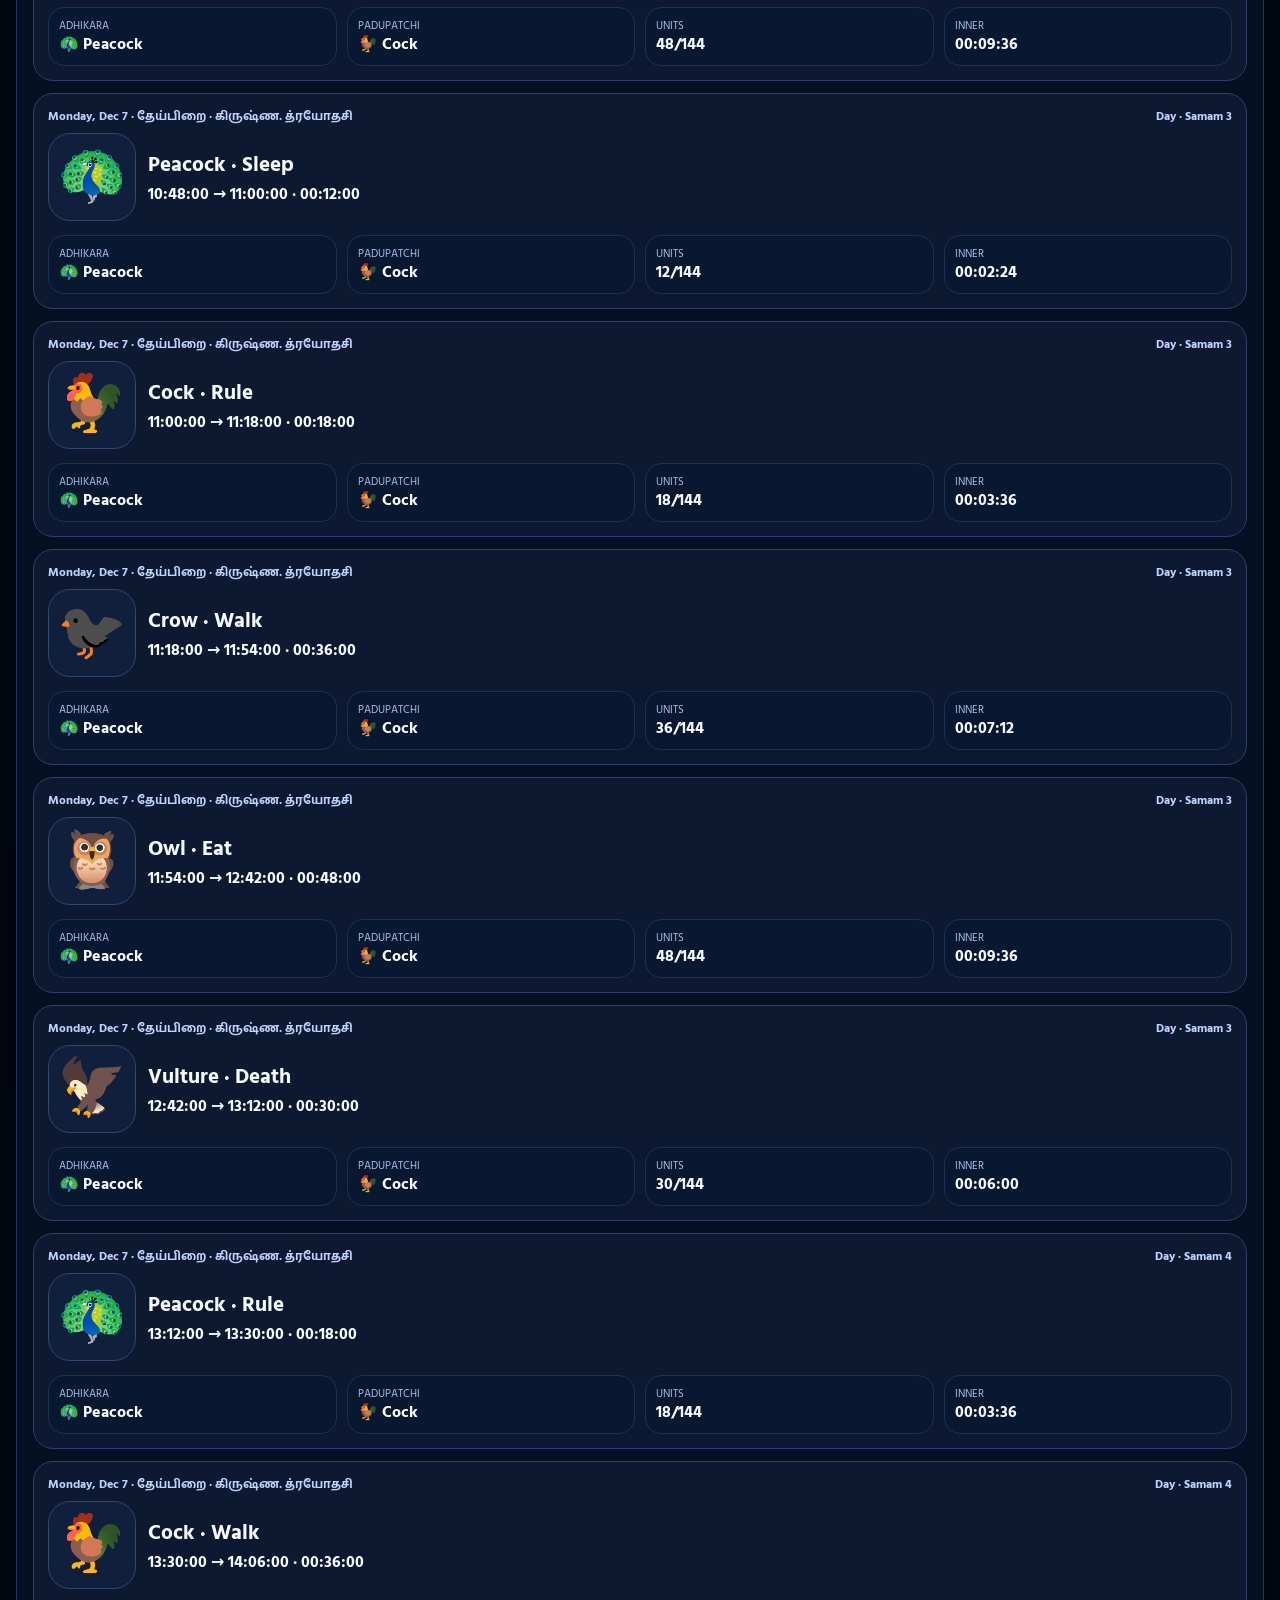
==== commit f5acc9d8: "Add files via upload" ====
--- a/index.html
+++ b/index.html
@@ -1,23 +1,39 @@
 <!doctype html><html lang="ta"><head><meta charset="utf-8"><meta name="viewport" content="width=device-width,initial-scale=1"><title>Sarakalai Panchapatchi</title><link rel="stylesheet" href="assets/css/style.css"></head><body><nav class="nav"><div class="nav-inner"><div class="brand">🌙 Sarakalai Panchapatchi</div><div class="menu"><a class="btn" href="index.html">Home</a><a class="btn" href="rising.html">Rising 7 Days</a><a class="btn" href="waning.html">Waning 7 Days</a><a class="btn" href="reference.html">Reference</a></div></div></nav><main class="wrap">
-<section class="live-card">
-  <div class="live-card-head">
-    <div><h1 id="moonPhaseTitle">பஞ்சபட்சி நேரம்</h1><div class="tithi-title" id="tithiTitle">திதி கணக்கிடுகிறது...</div></div>
-    <button id="changeTimingBtn" class="tiny-btn">⚙ Timing</button>
+<section class="live-card v032">
+  <div class="live-card-head v032-head">
+    <div>
+      <div class="v032-title-line"><span id="moonPhaseTitle">--</span><span id="todayText">--</span></div>
+      <div class="v032-meta-line"><span id="rasiText">--</span><span id="nakText">--</span><span id="padaText">--</span><span id="lordText">--</span></div>
+    </div>
+    <button id="changeTimingBtn" class="tiny-btn v032-change">⚙ Change Time</button>
   </div>
-  <div class="live-section"><div class="tithi-strip" id="tithiStrip"></div><div class="tithi-caption" id="tithiCaption">Active tithi highlighted</div></div>
-  <div class="live-section"><div class="live-info-grid">
-      <div><small>ராசி</small><b id="rasiText">--</b></div>
-      <div class="star-combo"><small>நட்சத்திரம்</small><div class="star-name" id="nakText">--</div><div class="star-sub"><span id="padaText">--</span> • <span id="lordText">--</span></div></div>
-    </div></div>
-  <div class="live-section"><div class="role-inline">
-      <div><small>இன்று</small><b id="todayText">--</b></div>
-      <div class="role-split">
-        <div class="role-box"><div class="emoji" id="adhiEmoji">--</div><small>Adhikara</small><b id="adhiText">--</b></div>
-        <div class="role-box"><div class="emoji" id="paduEmoji">--</div><small>Padupatchi</small><b id="paduText">--</b></div>
-      </div>
-    </div></div>
-  <div class="live-section"><div class="activity-live"><div class="bird-now" id="currentIcon">🕊️</div><div><div class="activity-name" id="currentTitle">Loading...</div><div class="remaining" id="countdownText">--:--</div><div class="duration-line" id="activityDurationText">--:-- total</div><div class="progress"><div class="bar" id="activityBar"></div></div><div class="percent-line" id="activityPercentText">0% complete</div><div class="inner-dots" id="innerDots"></div><div class="percent-line" id="innerText">Inner Part -- / 5</div></div></div><div class="stats"><div class="stat"><b>Sunrise / Sunset</b><span id="sunText">--</span></div><div class="stat"><b>Period</b><span id="periodText">--</span></div><div class="stat"><b>Samam</b><span id="samamText">--</span></div><div class="stat"><b>Time</b><span id="currentPath">--</span></div></div></div>
-  <div class="live-section" id="timingChoice"><div class="controls"><button class="primary" id="locateBtn">Use My Location</button><button id="manualBtn">Manual Sunrise/Sunset</button><button id="fallbackBtn">Traditional 6am/6pm</button></div><div class="input-panel" id="manualPanel" style="display:none"><b>Manual timing</b><br><input id="manualSunrise" type="time" step="1" value="06:00:00"><input id="manualSunset" type="time" step="1" value="18:00:00"><button class="primary" id="setManualBtn">Set Timing</button></div><div class="status"><b id="statusText">Loading</b><span id="statusDetails">Preparing.</span></div></div>
+  <div class="live-section">
+    <div class="v032-birds">
+      <div class="v032-bird-box"><small>அதிகாரப்பட்சி</small><div class="emoji" id="adhiEmoji">--</div><b id="adhiText">--</b></div>
+      <div class="v032-bird-box"><small>படுபட்சி</small><div class="emoji" id="paduEmoji">--</div><b id="paduText">--</b></div>
+    </div>
+    <div class="v032-separator"></div>
+    <div class="v032-tithi-line" id="tithiStrip"></div>
+    <div class="v032-caption" id="tithiCaption">Active Tithi</div>
+  </div>
+  <div class="live-section">
+    <div class="samam-label" id="samamText">day samam</div>
+    <div class="samam-dots" id="samamDots"></div>
+    <div class="v032-activity">
+      <div class="v032-activity-title" id="currentTitle">🐦 --</div>
+      <div class="v032-remaining" id="countdownText">--:-- remaining</div>
+      <div class="duration-line" id="activityDurationText">--:-- total</div>
+      <div class="progress"><div class="bar" id="activityBar"></div></div>
+      <div class="percent-line" id="activityPercentText">0% complete</div>
+      <div class="v032-inner-line"><div class="inner-dots" id="innerDots"></div><div class="percent-line" id="innerText">Inner Part -- / 5</div></div>
+    </div>
+    <div class="stats v032-hidden"><div class="stat"><b>Sunrise / Sunset</b><span id="sunText">--</span></div><div class="stat"><b>Period</b><span id="periodText">--</span></div><div class="stat"><b>Time</b><span id="currentPath">--</span></div></div>
+  </div>
+  <div class="live-section" id="timingChoice">
+    <div class="controls"><button class="primary" id="locateBtn">Use My Location</button><button id="manualBtn">Manual Sunrise/Sunset</button><button id="fallbackBtn">Traditional 6am/6pm</button></div>
+    <div class="input-panel" id="manualPanel" style="display:none"><b>Manual timing</b><br><input id="manualSunrise" type="time" step="1" value="06:00:00"><input id="manualSunset" type="time" step="1" value="18:00:00"><button class="primary" id="setManualBtn">Set Timing</button></div>
+    <div class="status"><b id="statusText">Loading</b><span id="statusDetails">Preparing.</span></div>
+  </div>
 </section>
 <section class="section"><div class="section-head"><h2>Cards from now to next week</h2><span class="badge">Scroll timeline</span></div><div class="pad"><div class="card-list" id="cardList"></div></div></section>
 </main><script src="assets/js/app.js"></script><div class="mobile-bottom-nav">
--- a/assets/css/style.css
+++ b/assets/css/style.css
@@ -129,3 +129,20 @@
   .live-info-grid{display:block}
   .live-info-grid > div:not(.star-combo){display:none}
 }
+
+/* v032 compact live-card redesign */
+.live-card.v032{overflow:hidden}
+.live-card-head.v032-head{align-items:center;padding:12px 14px}
+.v032-title-line{display:flex;gap:8px;align-items:center;flex-wrap:wrap;font-size:20px;font-weight:950}
+.v032-meta-line{display:flex;gap:14px;flex-wrap:wrap;color:#dbe8ff;font-weight:900;font-size:13px;margin-top:4px}
+.v032-meta-line span{white-space:nowrap}.v032-change{margin-left:auto;white-space:nowrap}
+.v032-birds{display:grid;grid-template-columns:1fr 1fr;gap:10px;margin-bottom:10px}
+.v032-bird-box{background:#091831;border:1px solid #1d3154;border-radius:16px;padding:10px;text-align:center}
+.v032-bird-box small{display:block;color:var(--muted);font-size:10px;text-transform:uppercase;font-weight:900;margin-bottom:3px}
+.v032-bird-box .emoji{font-size:36px;line-height:1}.v032-bird-box b{display:block;margin-top:4px;font-size:15px}
+.v032-separator{height:1px;background:#2d4774;margin:10px 0}
+.v032-tithi-line{display:flex;align-items:center;gap:6px;overflow-x:auto;padding:4px 0 2px}.v032-tithi-line .tithi-dot{min-width:20px;width:20px;height:20px;font-size:8px}.v032-tithi-line .tithi-end{font-size:11px}
+.v032-caption{text-align:center;color:var(--muted);font-size:11px;font-weight:900;margin-top:4px}
+.samam-dots{display:flex;gap:8px;align-items:center;margin:6px 0 12px}.samam-dot{width:22px;height:22px;border-radius:50%;border:1px solid #31476e;background:#0d1930;display:grid;place-items:center;font-size:11px;font-weight:950;color:#cfe0ff}.samam-dot.done{background:#31476e}.samam-dot.active{background:var(--gold);border-color:var(--gold);color:#071225;box-shadow:0 0 18px rgba(255,197,51,.7);transform:scale(1.16)}
+.samam-label{color:var(--muted);font-size:12px;font-weight:900;margin-bottom:4px}.v032-activity{display:block}.v032-activity-title{font-size:23px;font-weight:950;margin-bottom:8px}.v032-remaining{font-size:28px;color:var(--gold);font-weight:950;margin:4px 0 10px}.v032-inner-line{display:flex;align-items:center;gap:10px;flex-wrap:wrap;margin-top:12px}.v032-inner-line .inner-dots{margin-top:0}.v032-hidden{display:none!important}
+@media(max-width:760px){.live-card-head.v032-head{padding:10px 12px}.v032-title-line{font-size:17px}.v032-meta-line{gap:8px;font-size:12px}.v032-change{font-size:11px;padding:7px 8px}.v032-bird-box .emoji{font-size:30px}.v032-activity-title{font-size:20px}.v032-remaining{font-size:24px}}
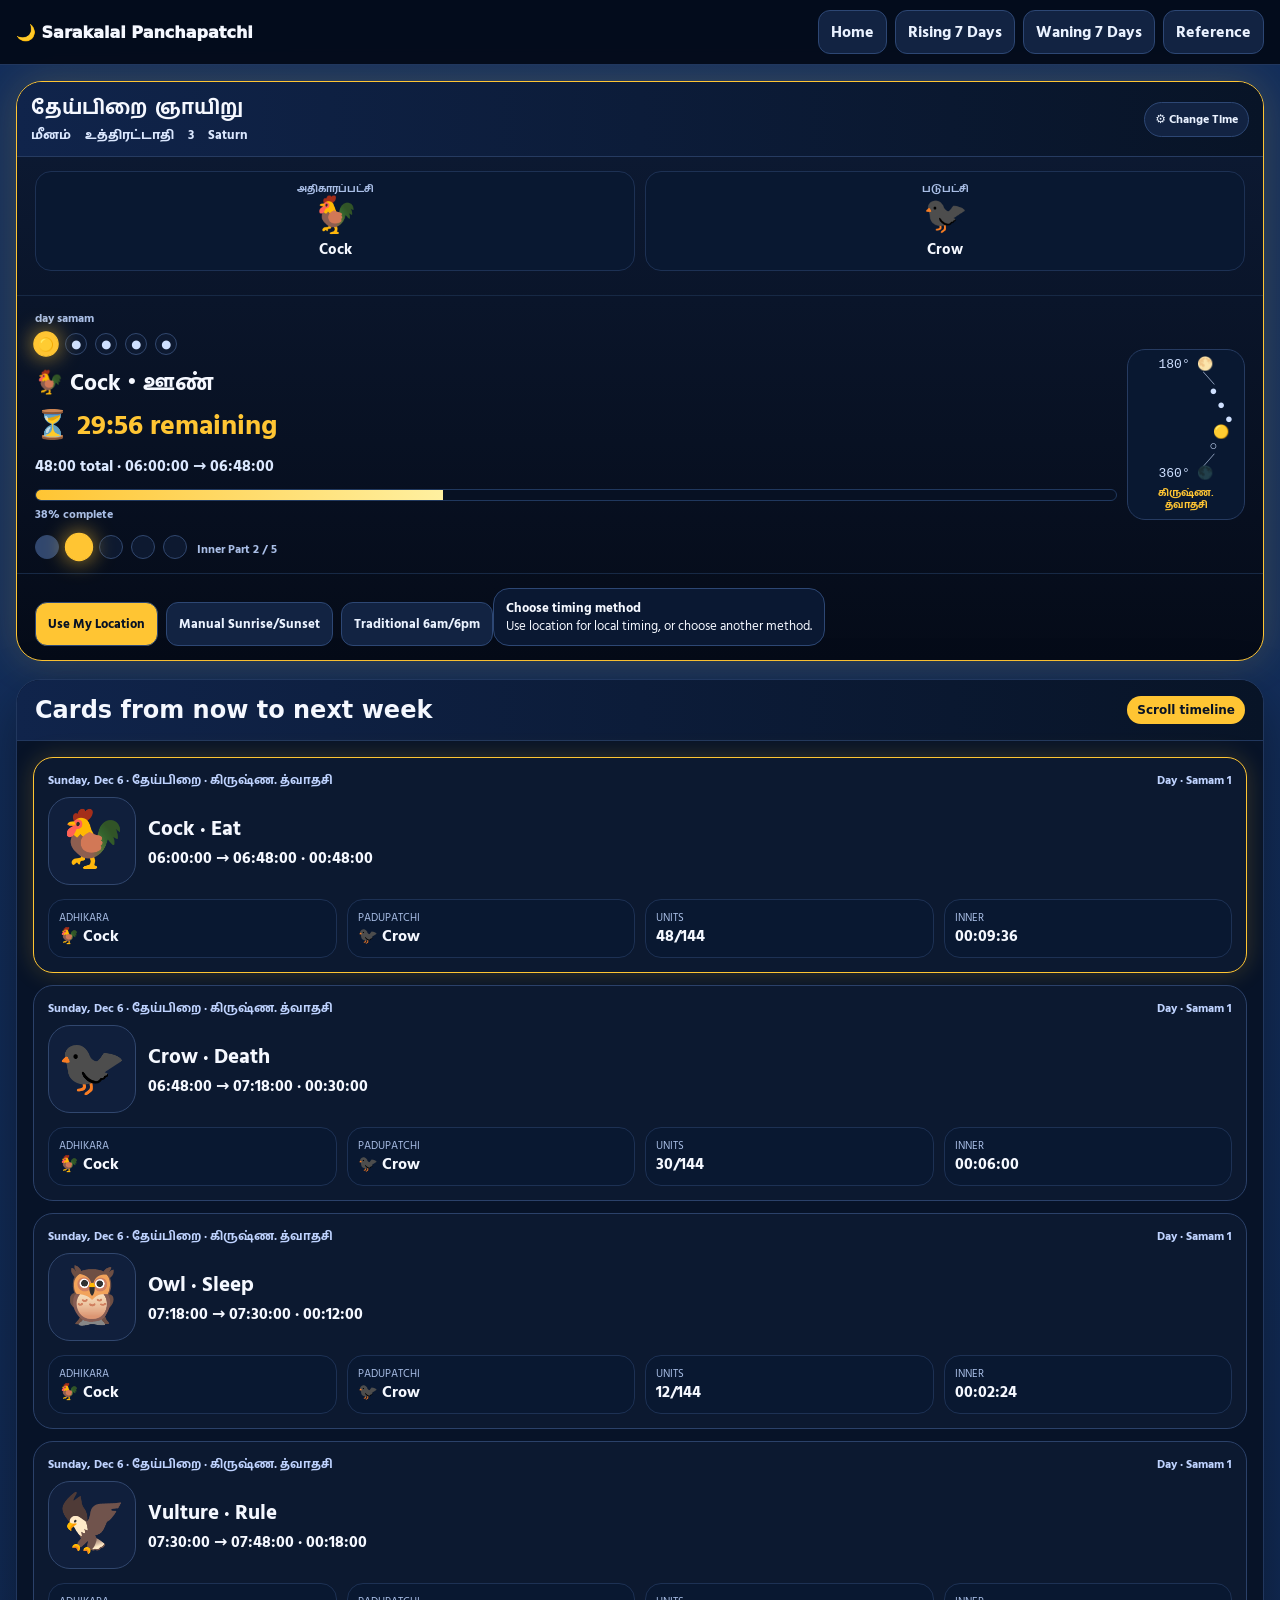
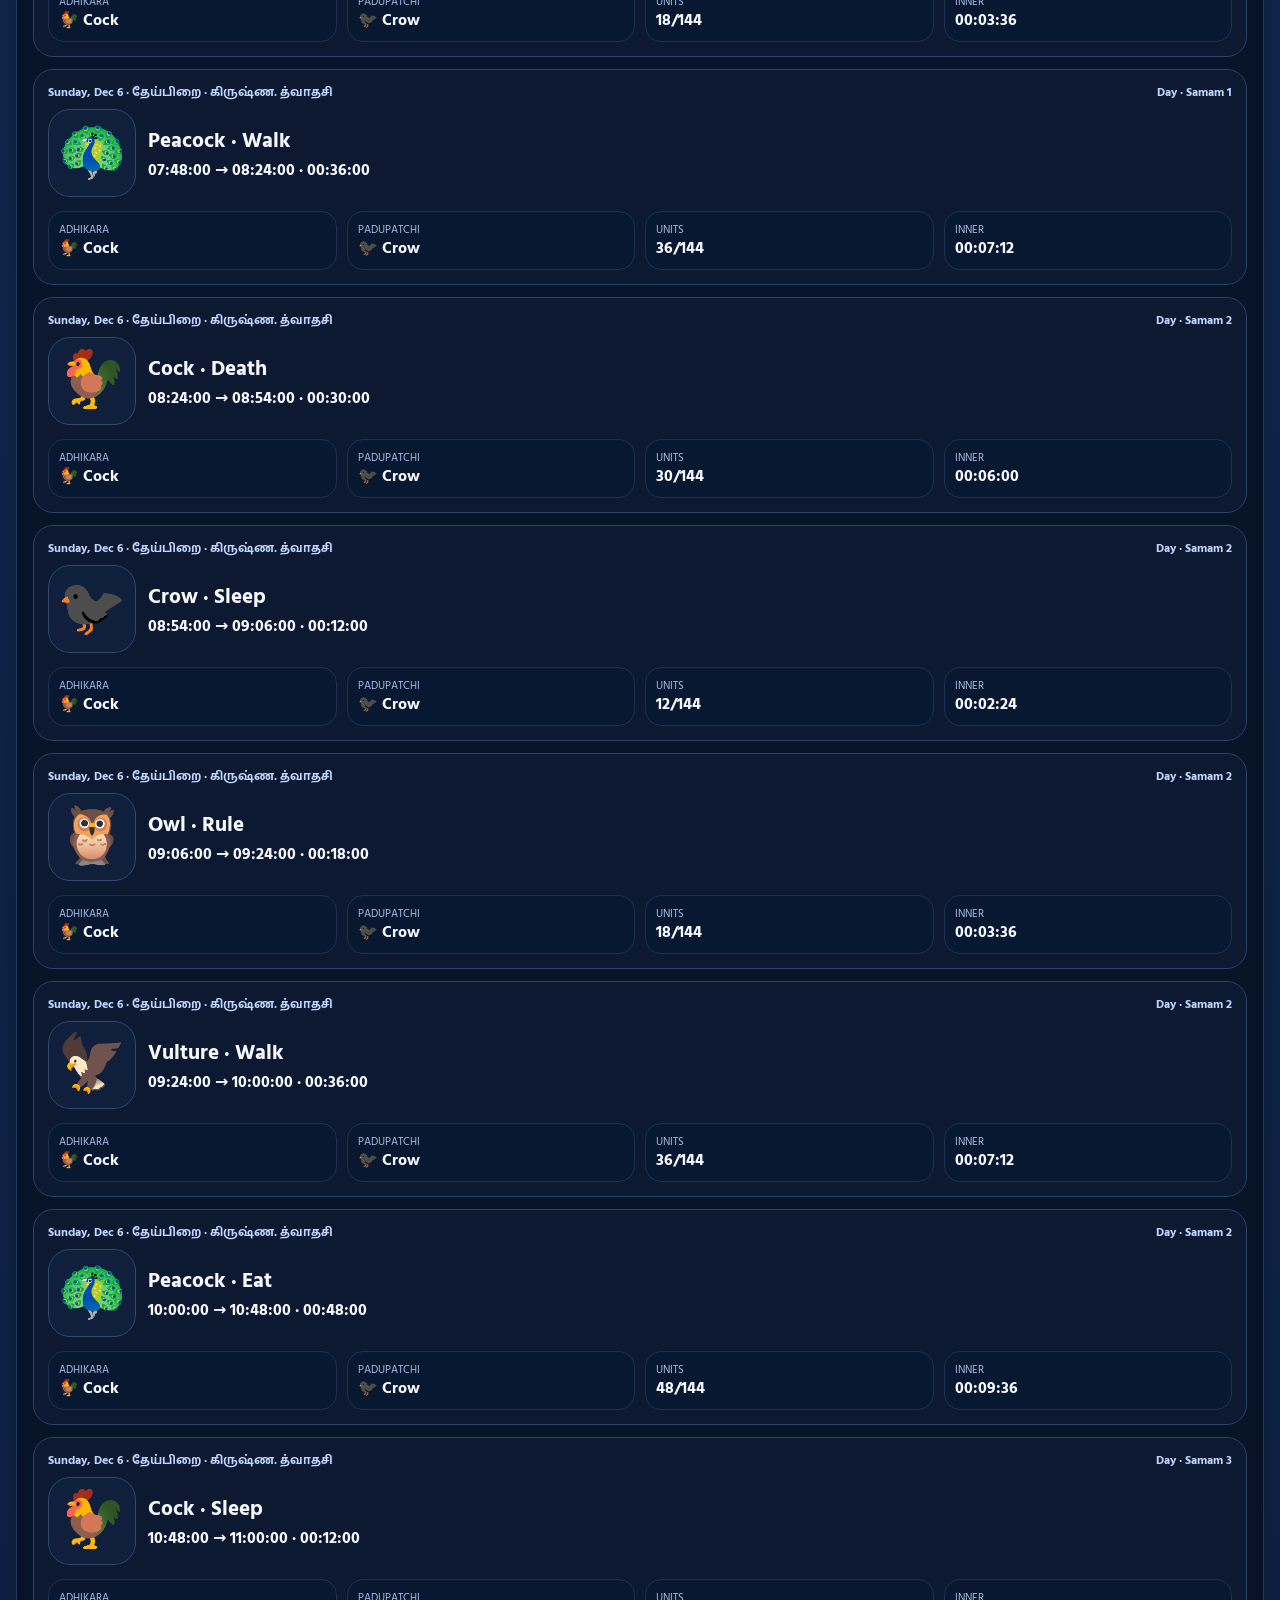
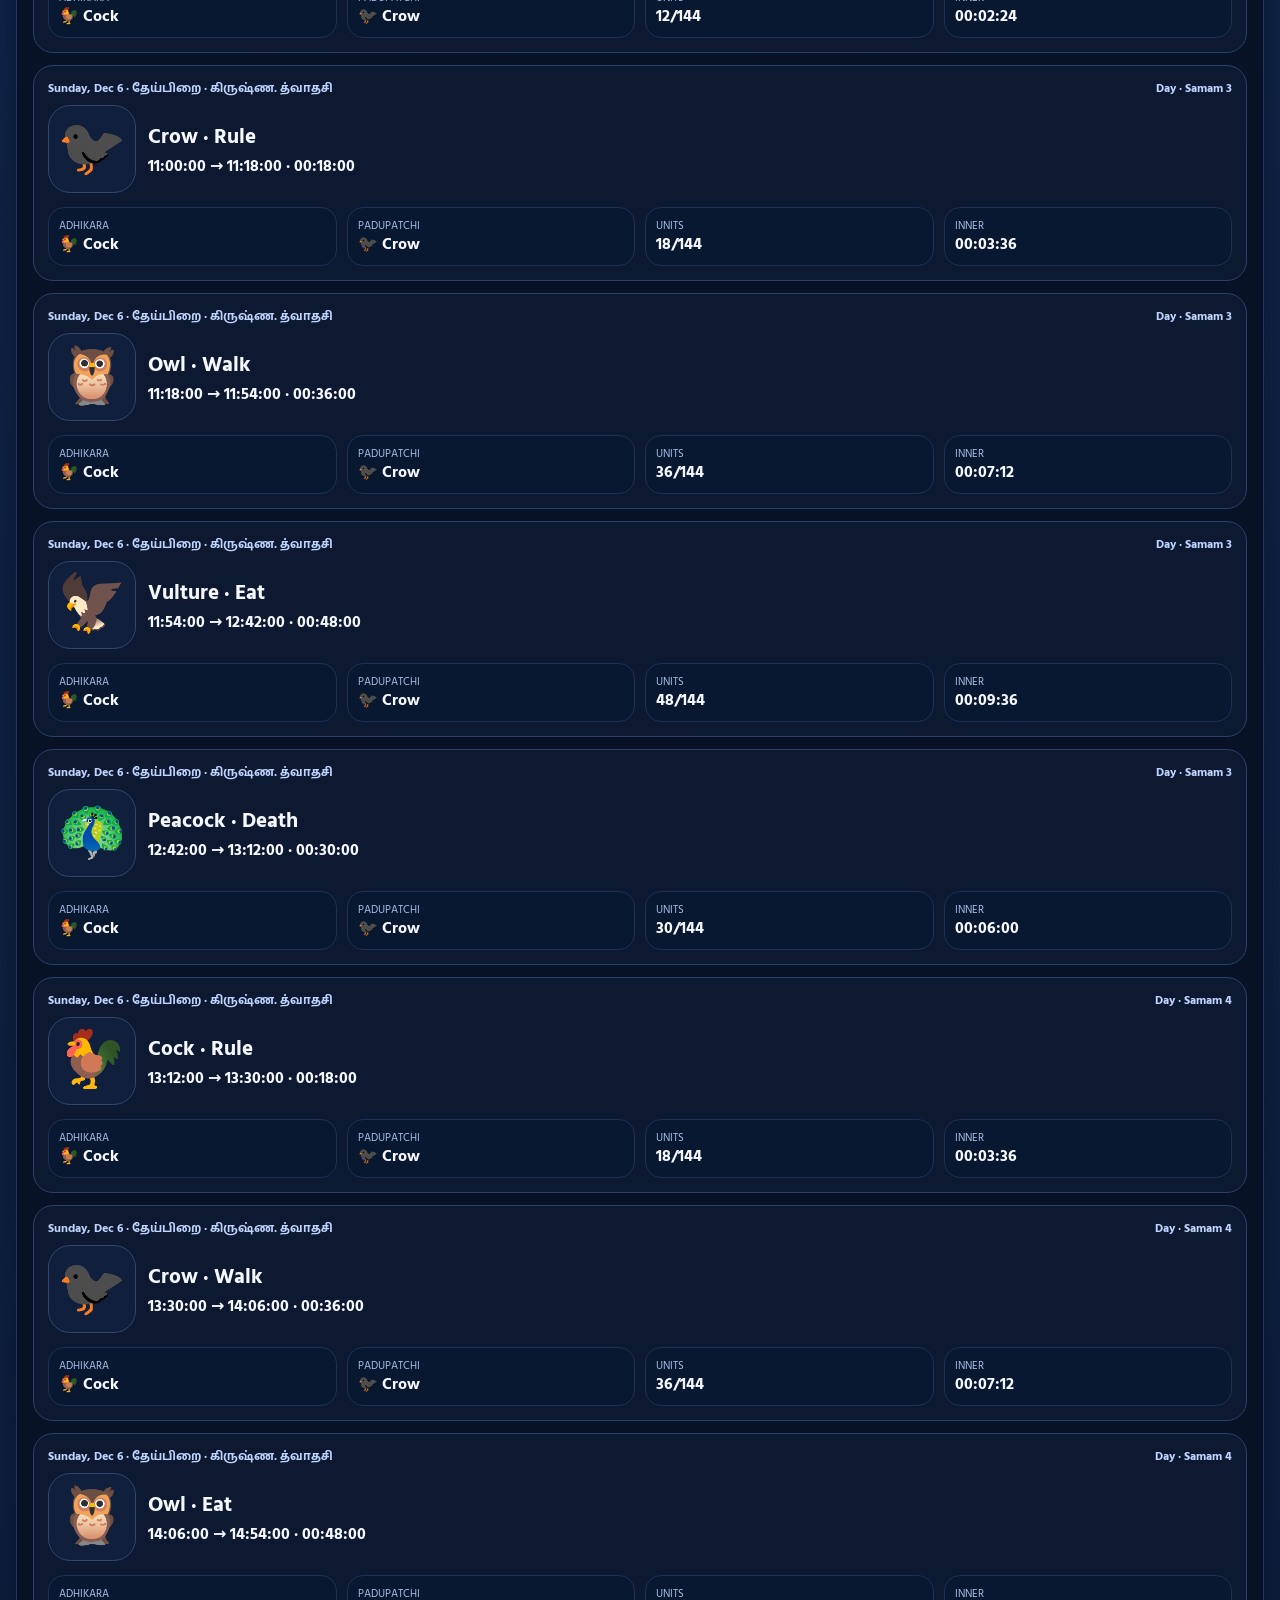
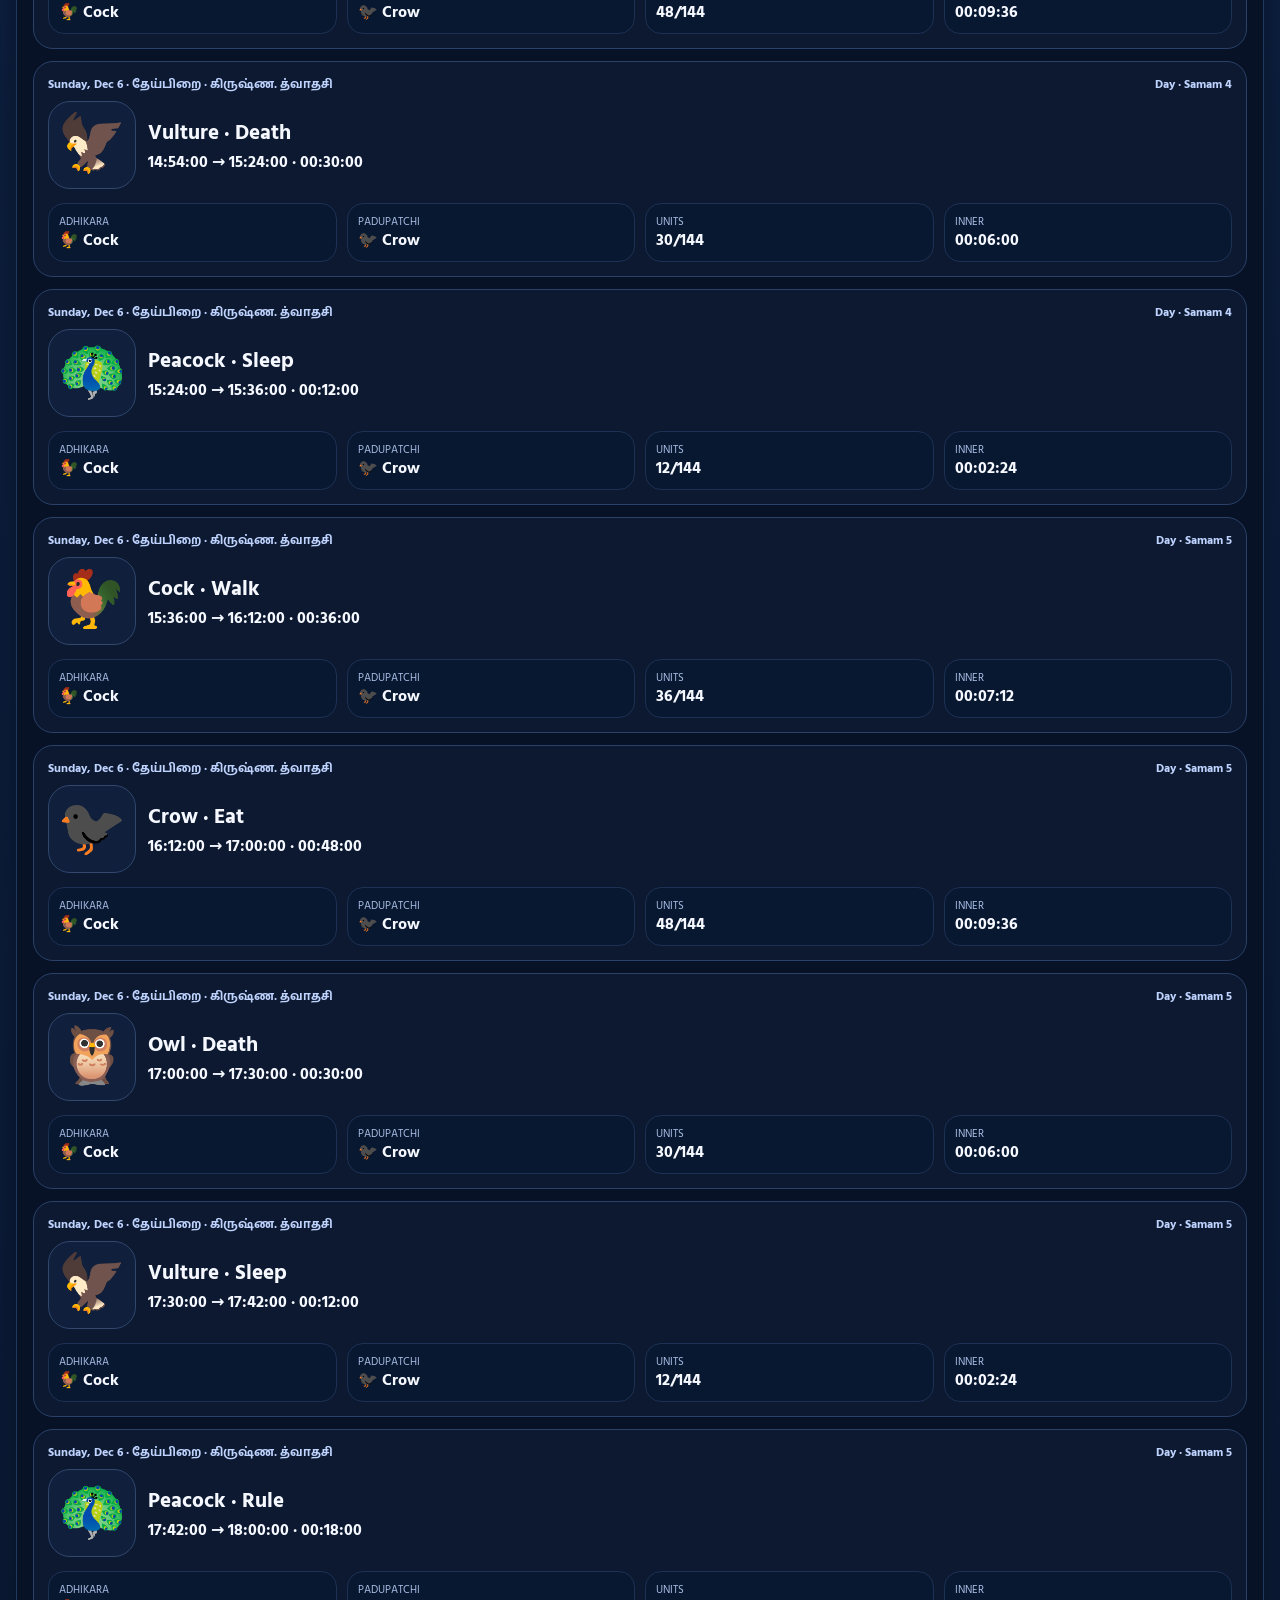
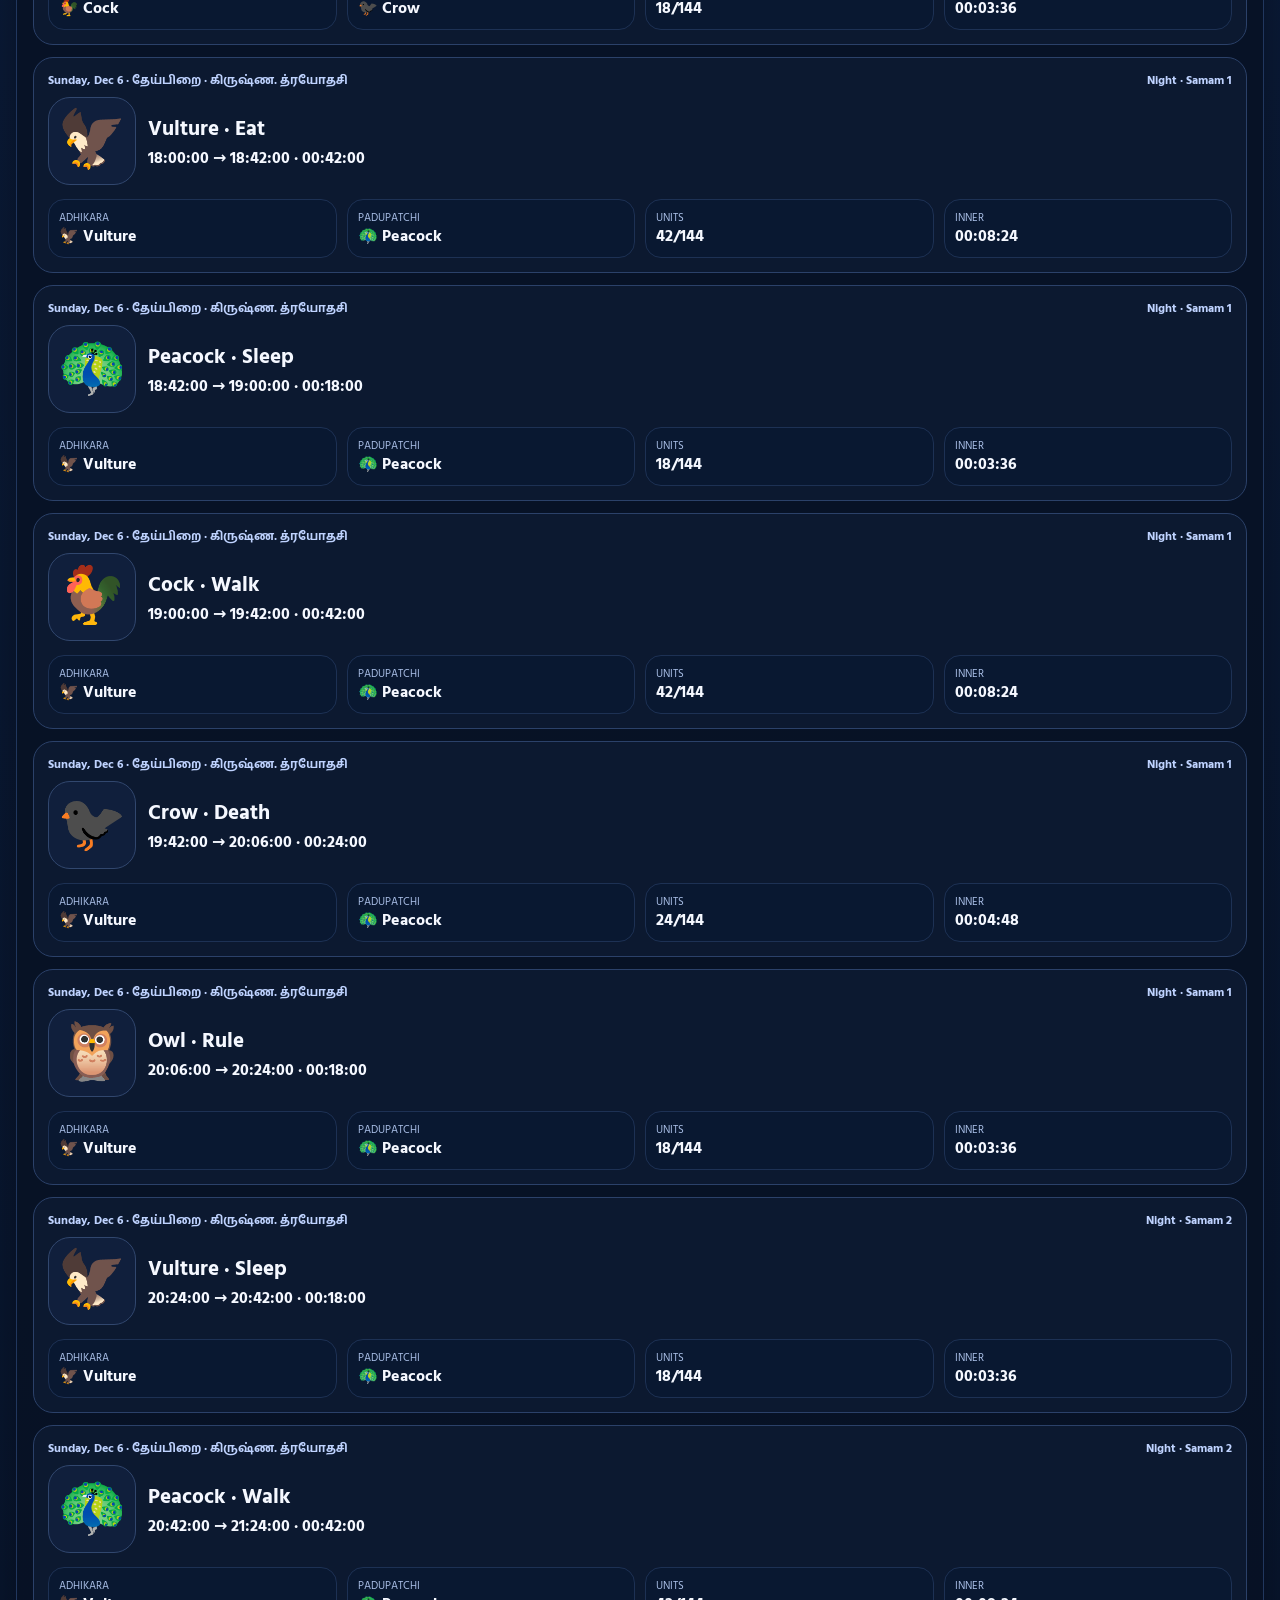
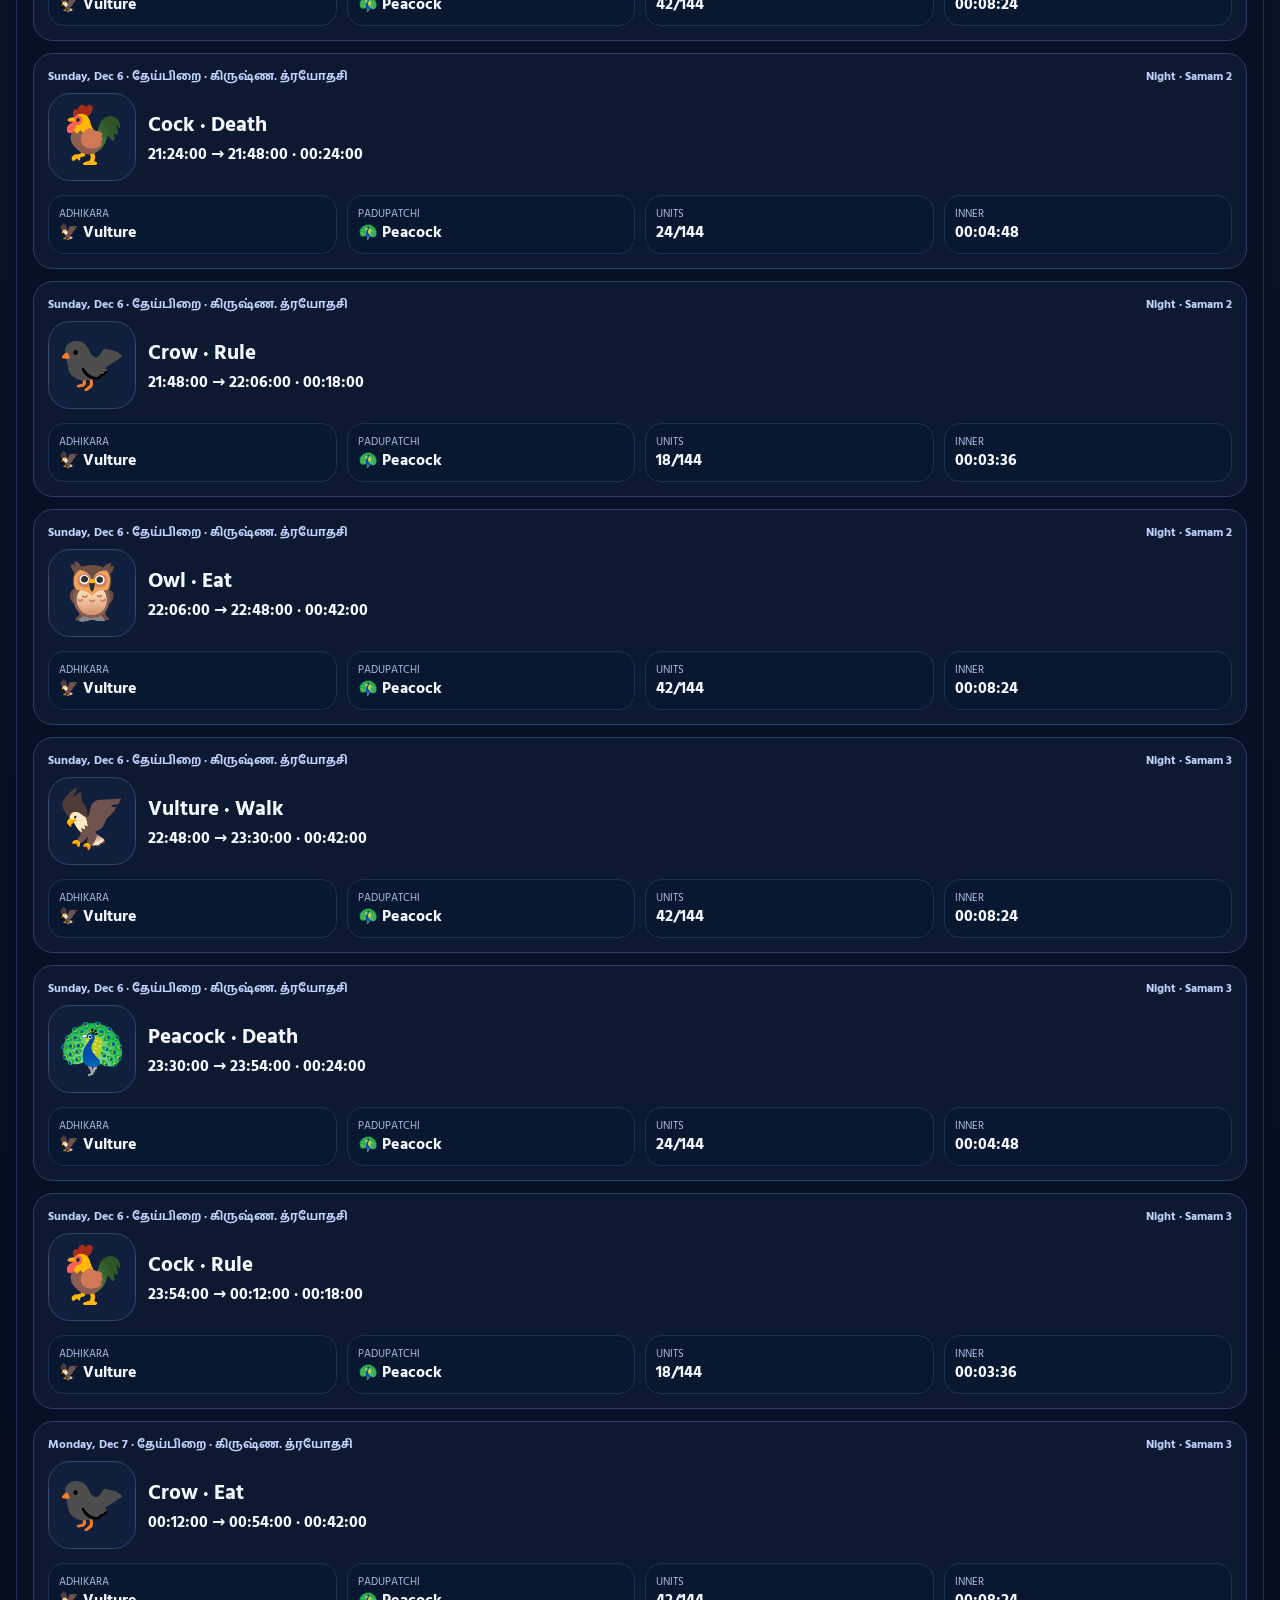
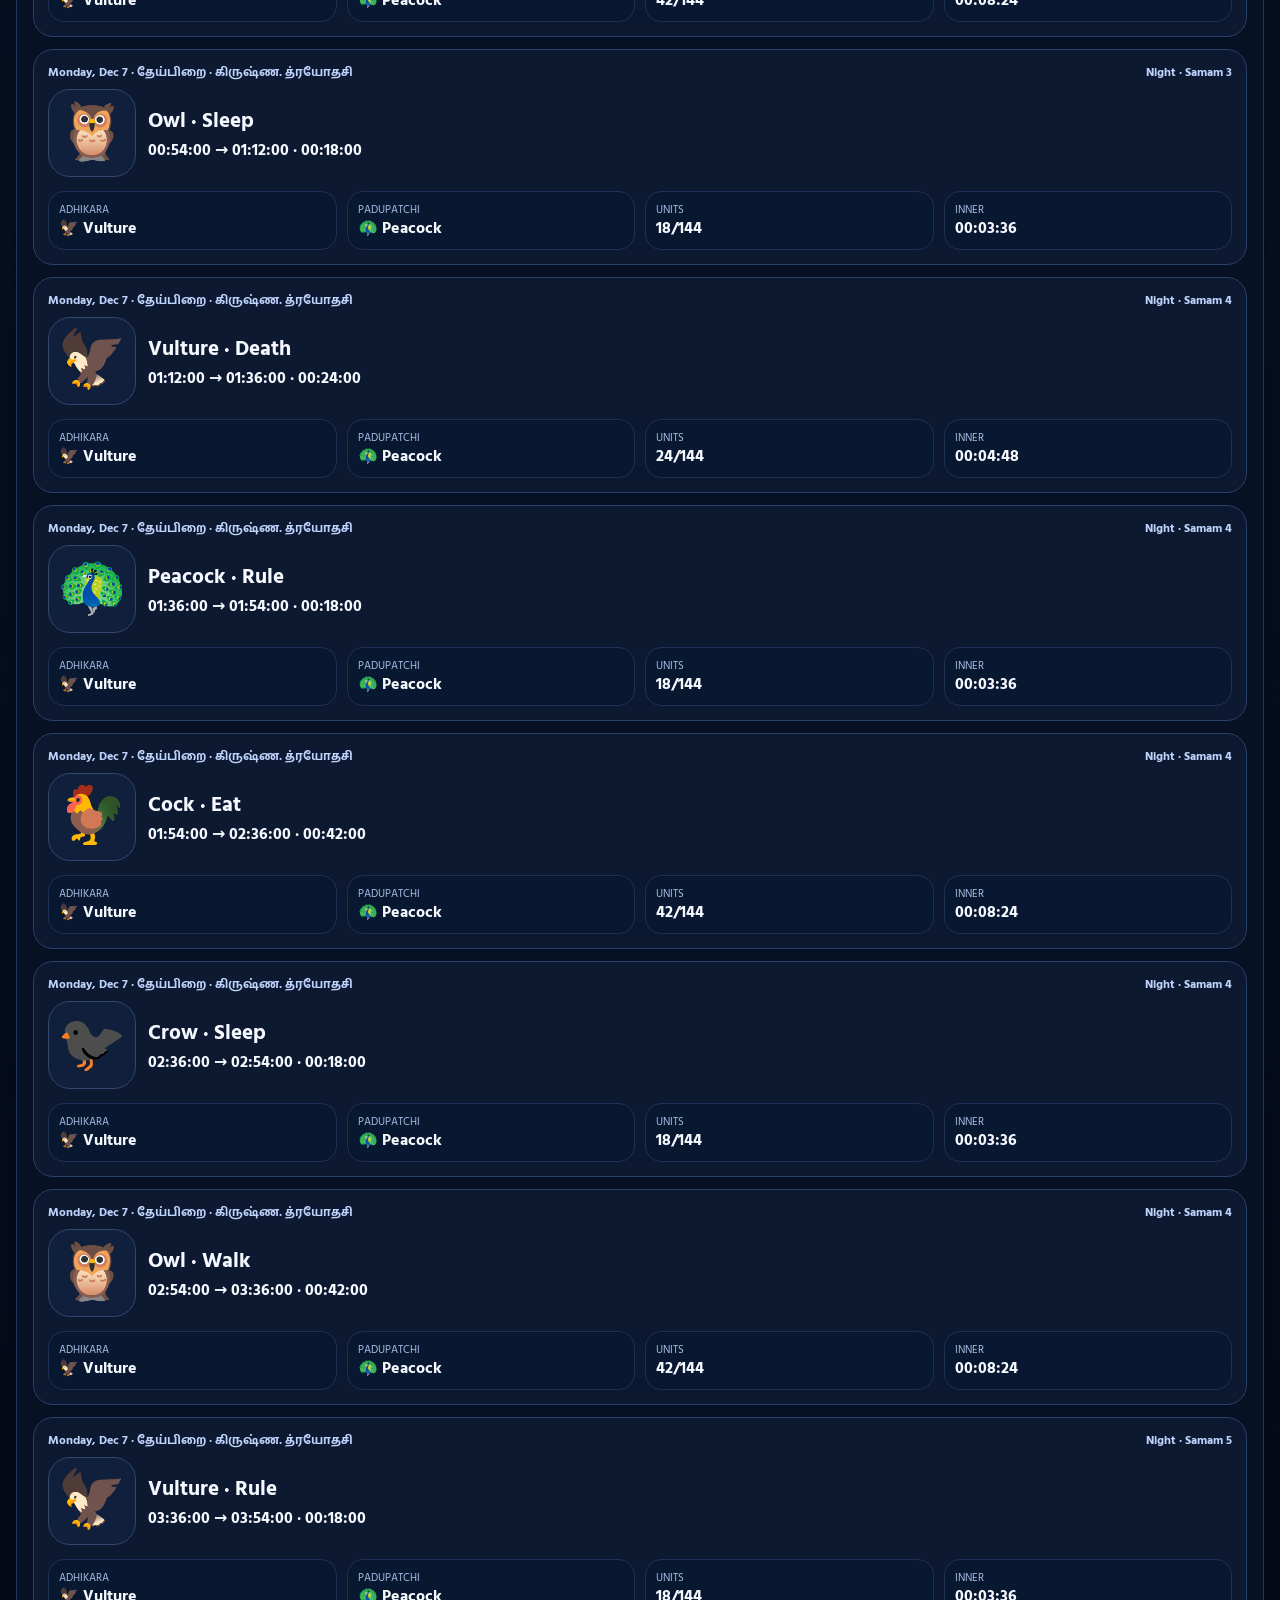
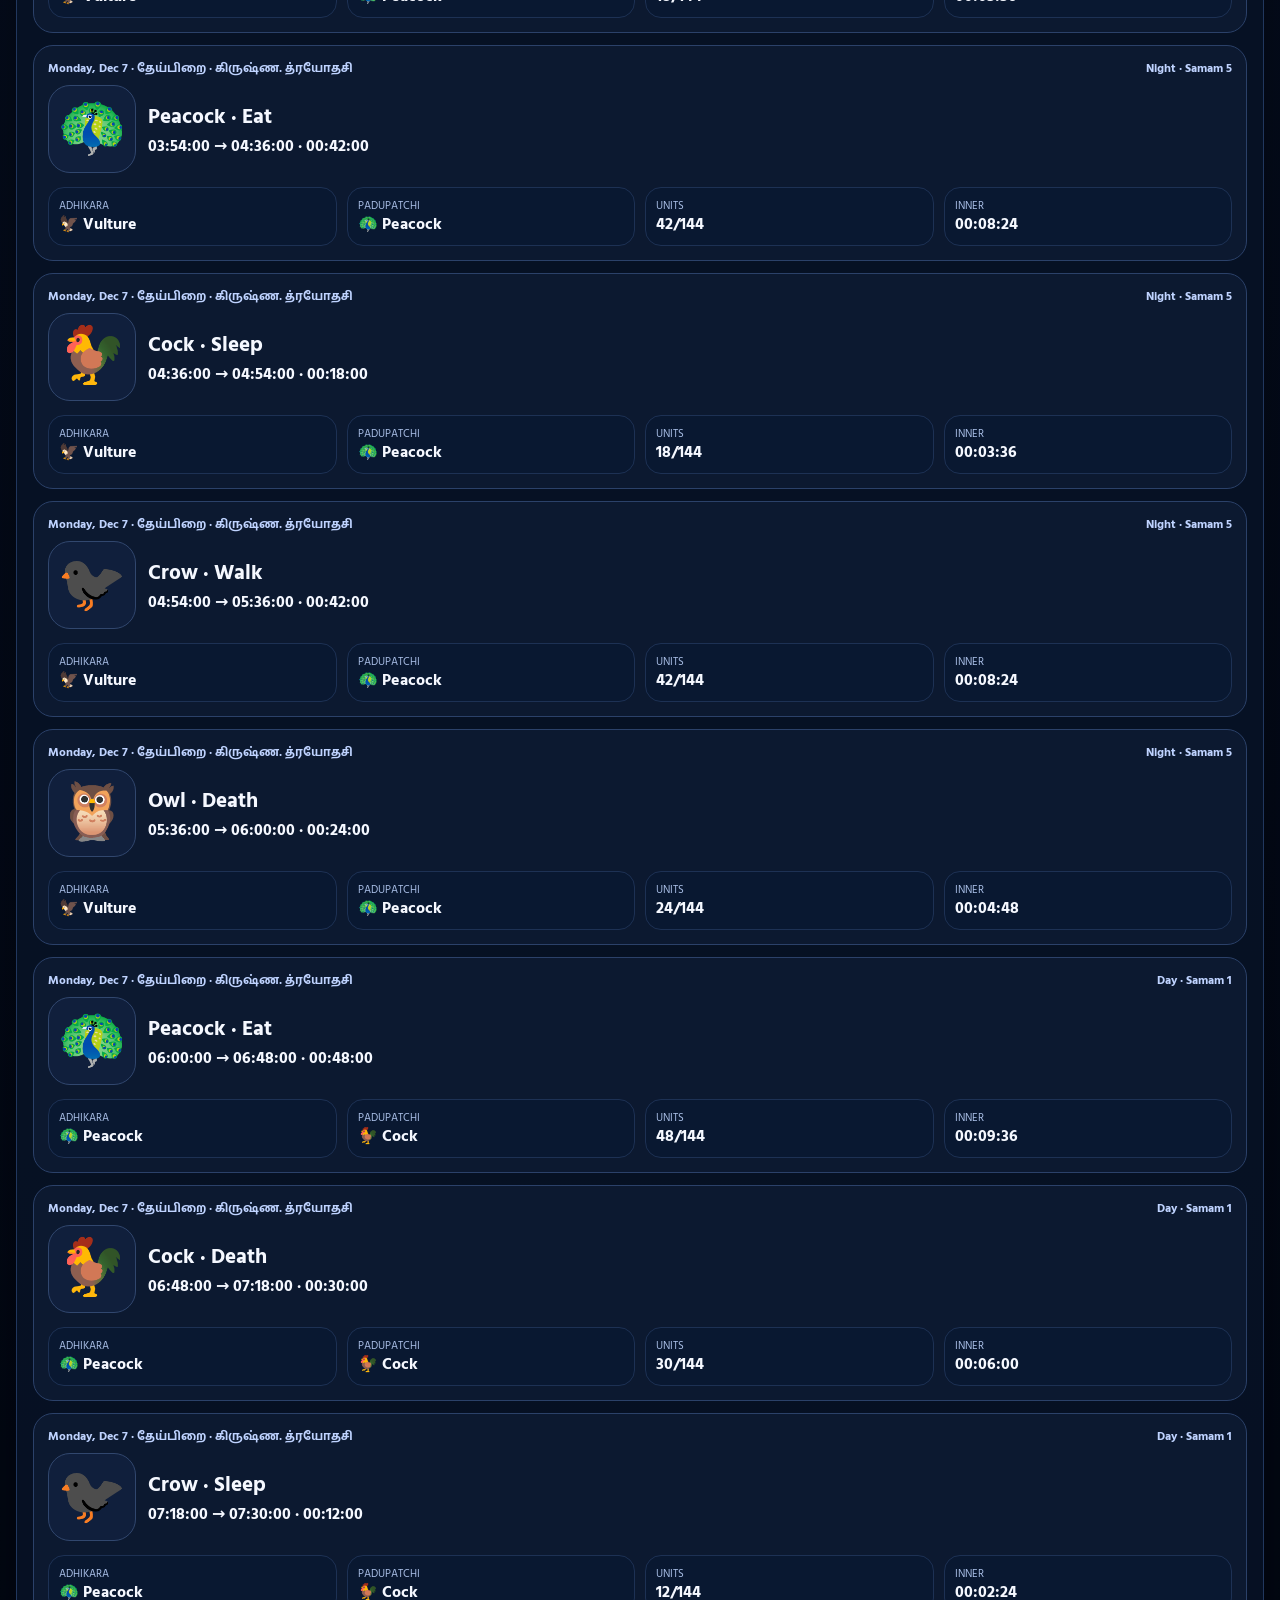
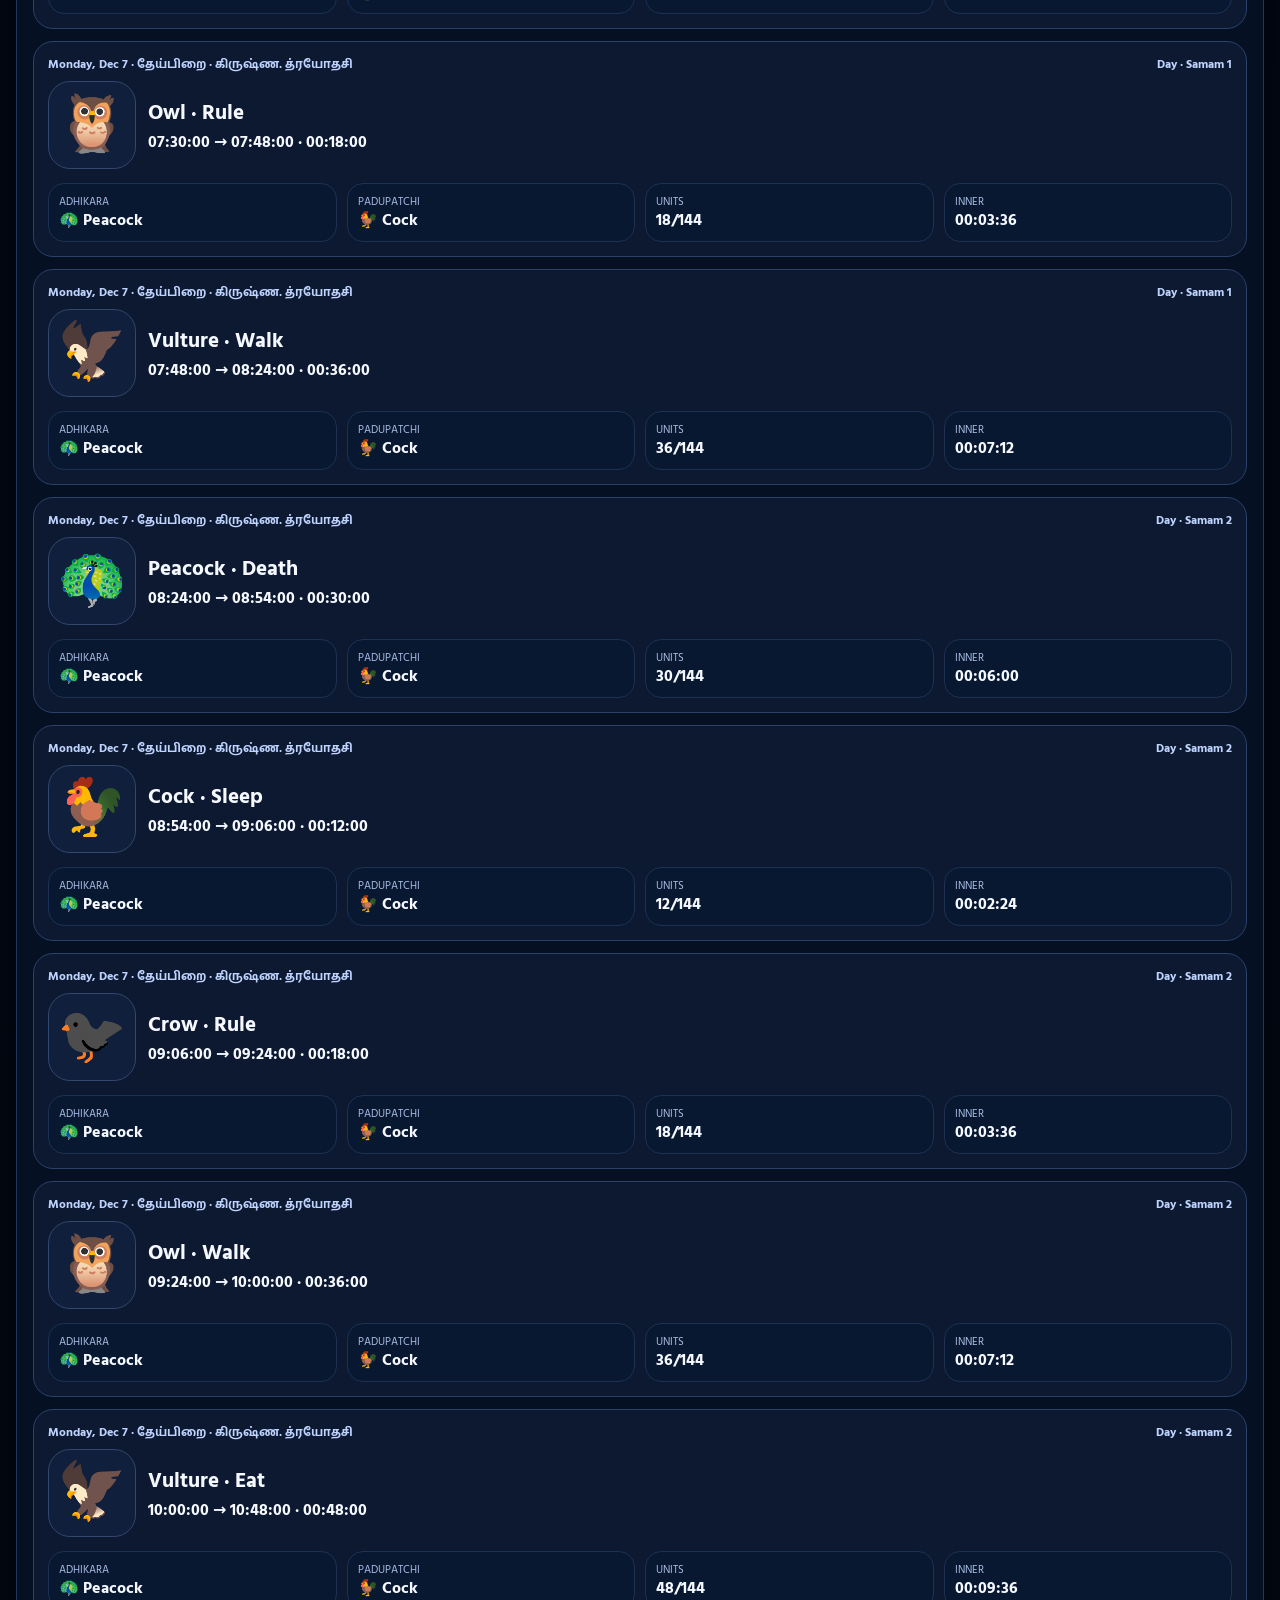
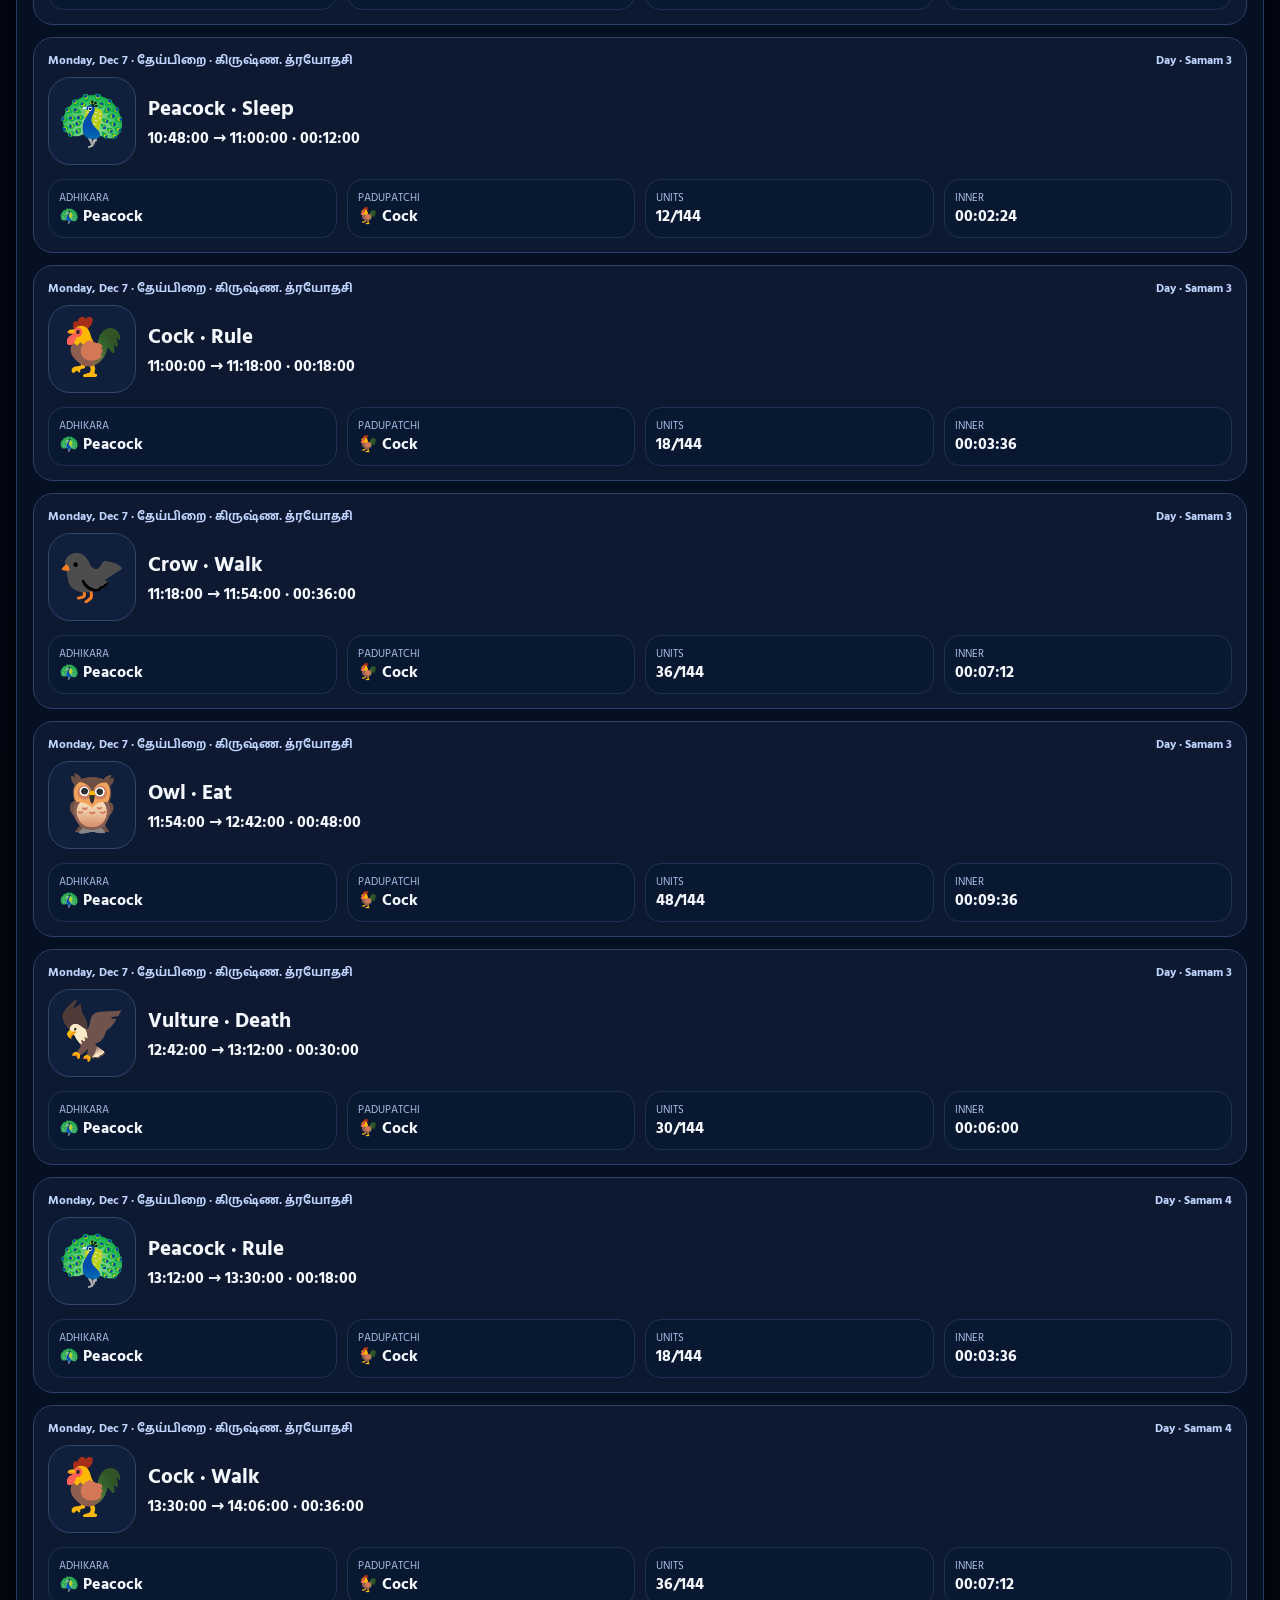
==== commit 78adeaaa: "Add files via upload" ====
--- a/index.html
+++ b/index.html
@@ -12,22 +12,36 @@
       <div class="v032-bird-box"><small>அதிகாரப்பட்சி</small><div class="emoji" id="adhiEmoji">--</div><b id="adhiText">--</b></div>
       <div class="v032-bird-box"><small>படுபட்சி</small><div class="emoji" id="paduEmoji">--</div><b id="paduText">--</b></div>
     </div>
-    <div class="v032-separator"></div>
-    <div class="v032-tithi-line" id="tithiStrip"></div>
-    <div class="v032-caption" id="tithiCaption">Active Tithi</div>
+    
   </div>
   <div class="live-section">
-    <div class="samam-label" id="samamText">day samam</div>
-    <div class="samam-dots" id="samamDots"></div>
-    <div class="v032-activity">
-      <div class="v032-activity-title" id="currentTitle">🐦 --</div>
-      <div class="v032-remaining" id="countdownText">--:-- remaining</div>
-      <div class="duration-line" id="activityDurationText">--:-- total</div>
-      <div class="progress"><div class="bar" id="activityBar"></div></div>
-      <div class="percent-line" id="activityPercentText">0% complete</div>
-      <div class="v032-inner-line"><div class="inner-dots" id="innerDots"></div><div class="percent-line" id="innerText">Inner Part -- / 5</div></div>
+    <div class="v033-main-row">
+      <div>
+        <div class="samam-label" id="samamText">day samam</div>
+        <div class="samam-dots" id="samamDots"></div>
+        <div class="v032-activity">
+          <div class="v032-activity-title" id="currentTitle">🐦 --</div>
+          <div class="v032-remaining" id="countdownText">--:-- remaining</div>
+          <div class="duration-line" id="activityDurationText">--:-- total</div>
+          <div class="progress"><div class="bar" id="activityBar"></div></div>
+          <div class="percent-line" id="activityPercentText">0% complete</div>
+          <div class="v032-inner-line">
+            <div class="inner-dots" id="innerDots"></div>
+            <div class="percent-line" id="innerText">Inner Part -- / 5</div>
+          </div>
+        </div>
+      </div>
+      <aside class="v033-lunar-side">
+        <div id="tithiStrip" class="v033-lunar-curve"></div>
+        <div class="v033-tithi-name" id="tithiCaption">Active Tithi</div>
+      </aside>
     </div>
-    <div class="stats v032-hidden"><div class="stat"><b>Sunrise / Sunset</b><span id="sunText">--</span></div><div class="stat"><b>Period</b><span id="periodText">--</span></div><div class="stat"><b>Time</b><span id="currentPath">--</span></div></div>
+    <div class="stats v032-hidden">
+      <div class="stat"><b>Sunrise / Sunset</b><span id="sunText">--</span></div>
+      <div class="stat"><b>Period</b><span id="periodText">--</span></div>
+      <div class="stat"><b>Time</b><span id="currentPath">--</span></div>
+    </div>
+  </div>
   </div>
   <div class="live-section" id="timingChoice">
     <div class="controls"><button class="primary" id="locateBtn">Use My Location</button><button id="manualBtn">Manual Sunrise/Sunset</button><button id="fallbackBtn">Traditional 6am/6pm</button></div>
--- a/assets/css/style.css
+++ b/assets/css/style.css
@@ -146,3 +146,11 @@
 .samam-dots{display:flex;gap:8px;align-items:center;margin:6px 0 12px}.samam-dot{width:22px;height:22px;border-radius:50%;border:1px solid #31476e;background:#0d1930;display:grid;place-items:center;font-size:11px;font-weight:950;color:#cfe0ff}.samam-dot.done{background:#31476e}.samam-dot.active{background:var(--gold);border-color:var(--gold);color:#071225;box-shadow:0 0 18px rgba(255,197,51,.7);transform:scale(1.16)}
 .samam-label{color:var(--muted);font-size:12px;font-weight:900;margin-bottom:4px}.v032-activity{display:block}.v032-activity-title{font-size:23px;font-weight:950;margin-bottom:8px}.v032-remaining{font-size:28px;color:var(--gold);font-weight:950;margin:4px 0 10px}.v032-inner-line{display:flex;align-items:center;gap:10px;flex-wrap:wrap;margin-top:12px}.v032-inner-line .inner-dots{margin-top:0}.v032-hidden{display:none!important}
 @media(max-width:760px){.live-card-head.v032-head{padding:10px 12px}.v032-title-line{font-size:17px}.v032-meta-line{gap:8px;font-size:12px}.v032-change{font-size:11px;padding:7px 8px}.v032-bird-box .emoji{font-size:30px}.v032-activity-title{font-size:20px}.v032-remaining{font-size:24px}}
+
+/* v033: lunar arc moved to right side of live activity */
+.v033-main-row{display:grid;grid-template-columns:minmax(0,1fr) 118px;gap:10px;align-items:center}
+.v033-lunar-side{border:1px solid #263b61;background:#091831;border-radius:18px;padding:8px;min-height:160px;display:flex;flex-direction:column;justify-content:center}
+.v033-lunar-curve{font-family:monospace;white-space:pre;text-align:center;line-height:1.05;font-size:13px;color:#cfe0ff}
+.v033-tithi-name{color:var(--gold);font-weight:950;font-size:10px;text-align:center;margin-top:6px;line-height:1.2}
+.v033-old-lunar-section{display:none!important}
+@media(max-width:760px){.v033-main-row{grid-template-columns:minmax(0,1fr) 96px;gap:8px}.v033-lunar-side{min-height:148px;padding:6px}.v033-lunar-curve{font-size:11px}.v033-tithi-name{font-size:9px}.v032-remaining{font-size:22px}.v032-activity-title{font-size:19px}}
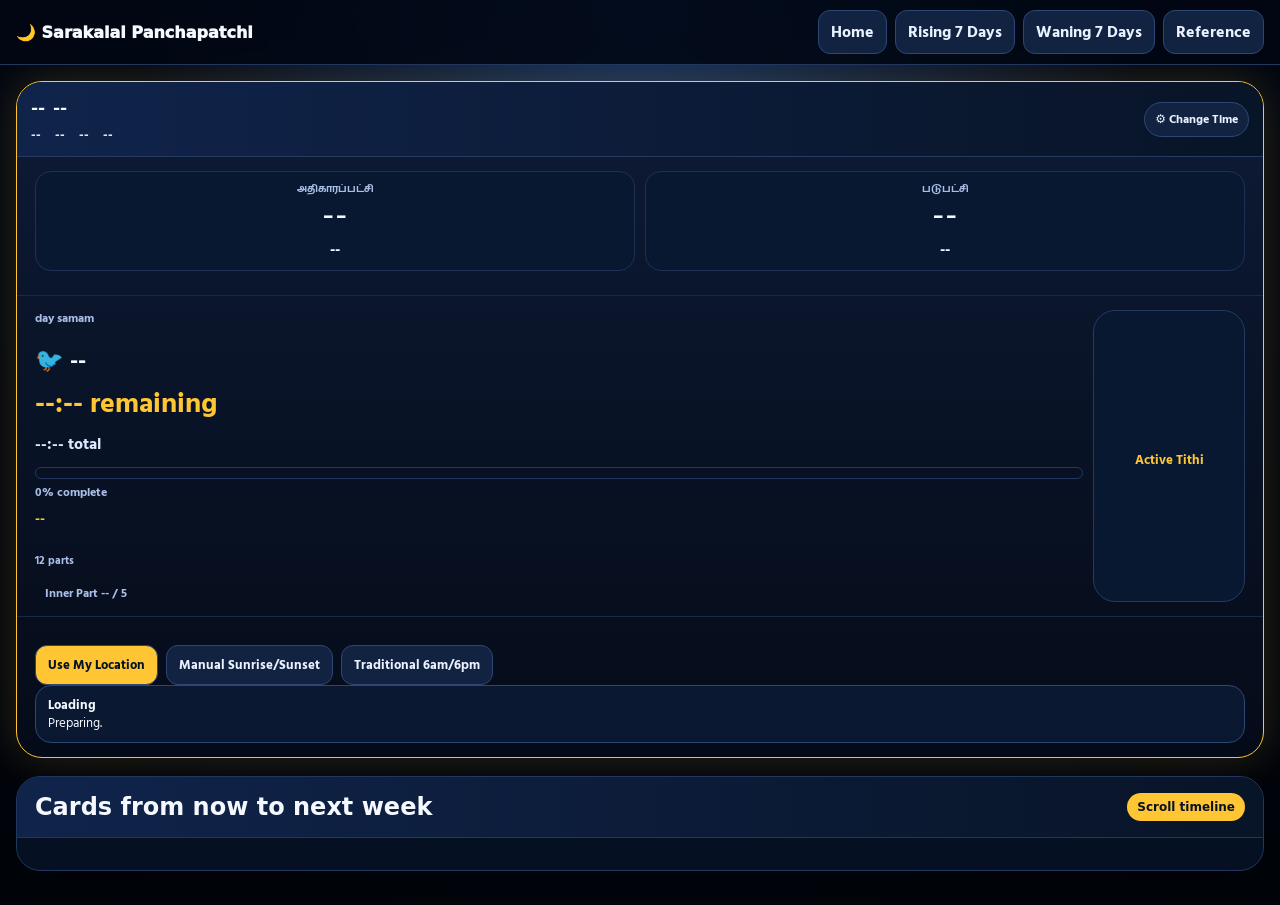
==== commit fd2a59e1: "Add files via upload" ====
--- a/index.html
+++ b/index.html
@@ -25,6 +25,9 @@
           <div class="duration-line" id="activityDurationText">--:-- total</div>
           <div class="progress"><div class="bar" id="activityBar"></div></div>
           <div class="percent-line" id="activityPercentText">0% complete</div>
+          <div class="quality-line" id="qualityText">--</div>
+          <div class="twelve-row" id="twelveRow"></div>
+          <div class="twelve-caption" id="twelveCaption">12 parts</div>
           <div class="v032-inner-line">
             <div class="inner-dots" id="innerDots"></div>
             <div class="percent-line" id="innerText">Inner Part -- / 5</div>
--- a/assets/css/style.css
+++ b/assets/css/style.css
@@ -154,3 +154,128 @@
 .v033-tithi-name{color:var(--gold);font-weight:950;font-size:10px;text-align:center;margin-top:6px;line-height:1.2}
 .v033-old-lunar-section{display:none!important}
 @media(max-width:760px){.v033-main-row{grid-template-columns:minmax(0,1fr) 96px;gap:8px}.v033-lunar-side{min-height:148px;padding:6px}.v033-lunar-curve{font-size:11px}.v033-tithi-name{font-size:9px}.v032-remaining{font-size:22px}.v032-activity-title{font-size:19px}}
+
+/* v034: taller detailed lunar side panel */
+.v033-main-row{
+  grid-template-columns:minmax(0,1fr) 152px;
+  align-items:stretch;
+}
+.v033-lunar-side{
+  min-height:240px;
+  padding:10px 8px;
+  border-radius:22px;
+}
+.v033-lunar-curve{
+  font-size:16px;
+  line-height:1.16;
+}
+.v033-tithi-name{
+  font-size:13px;
+  line-height:1.25;
+  margin-top:8px;
+}
+.v034-lunar-small{
+  margin-top:6px;
+  color:var(--muted);
+  font-size:10px;
+  font-weight:900;
+  text-align:center;
+}
+.v034-lunar-legend{
+  display:flex;
+  justify-content:center;
+  gap:8px;
+  margin-top:7px;
+  font-size:10px;
+  color:var(--muted);
+  font-weight:900;
+}
+.v034-lunar-legend span b{
+  color:var(--gold);
+}
+@media(max-width:760px){
+  .v033-main-row{
+    grid-template-columns:minmax(0,1fr) 150px;
+    gap:10px;
+  }
+  .v033-lunar-side{
+    min-height:250px;
+    padding:10px 7px;
+  }
+  .v033-lunar-curve{
+    font-size:15px;
+    line-height:1.18;
+  }
+  .v032-activity-title{
+    font-size:22px;
+  }
+  .v032-remaining{
+    font-size:26px;
+  }
+}
+@media(max-width:390px){
+  .v033-main-row{
+    grid-template-columns:minmax(0,1fr) 138px;
+  }
+  .v033-lunar-curve{
+    font-size:14px;
+  }
+}
+
+/* v035: 12-part visible strength row */
+.twelve-row{
+  display:flex;
+  align-items:center;
+  gap:6px;
+  flex-wrap:nowrap;
+  margin-top:12px;
+  overflow-x:auto;
+  padding:4px 2px;
+}
+.twelve-bubble{
+  display:grid;
+  place-items:center;
+  border-radius:999px;
+  border:1px solid #31476e;
+  background:#0d1930;
+  color:#cfe0ff;
+  font-weight:950;
+  flex:0 0 auto;
+}
+.twelve-bubble.big{
+  width:26px;
+  height:26px;
+  font-size:12px;
+}
+.twelve-bubble.small{
+  width:12px;
+  height:12px;
+  font-size:0;
+}
+.twelve-bubble.passed{
+  background:#31476e;
+}
+.twelve-bubble.active{
+  background:var(--gold);
+  color:#071225;
+  border-color:var(--gold);
+  box-shadow:0 0 18px rgba(255,197,51,.75);
+  transform:scale(1.18);
+}
+.twelve-caption{
+  color:var(--muted);
+  font-size:11px;
+  font-weight:900;
+  margin-top:4px;
+}
+.quality-line{
+  margin-top:8px;
+  font-size:14px;
+  font-weight:950;
+  color:var(--gold);
+}
+@media(max-width:760px){
+  .twelve-row{gap:5px}
+  .twelve-bubble.big{width:24px;height:24px;font-size:11px}
+  .twelve-bubble.small{width:10px;height:10px}
+}
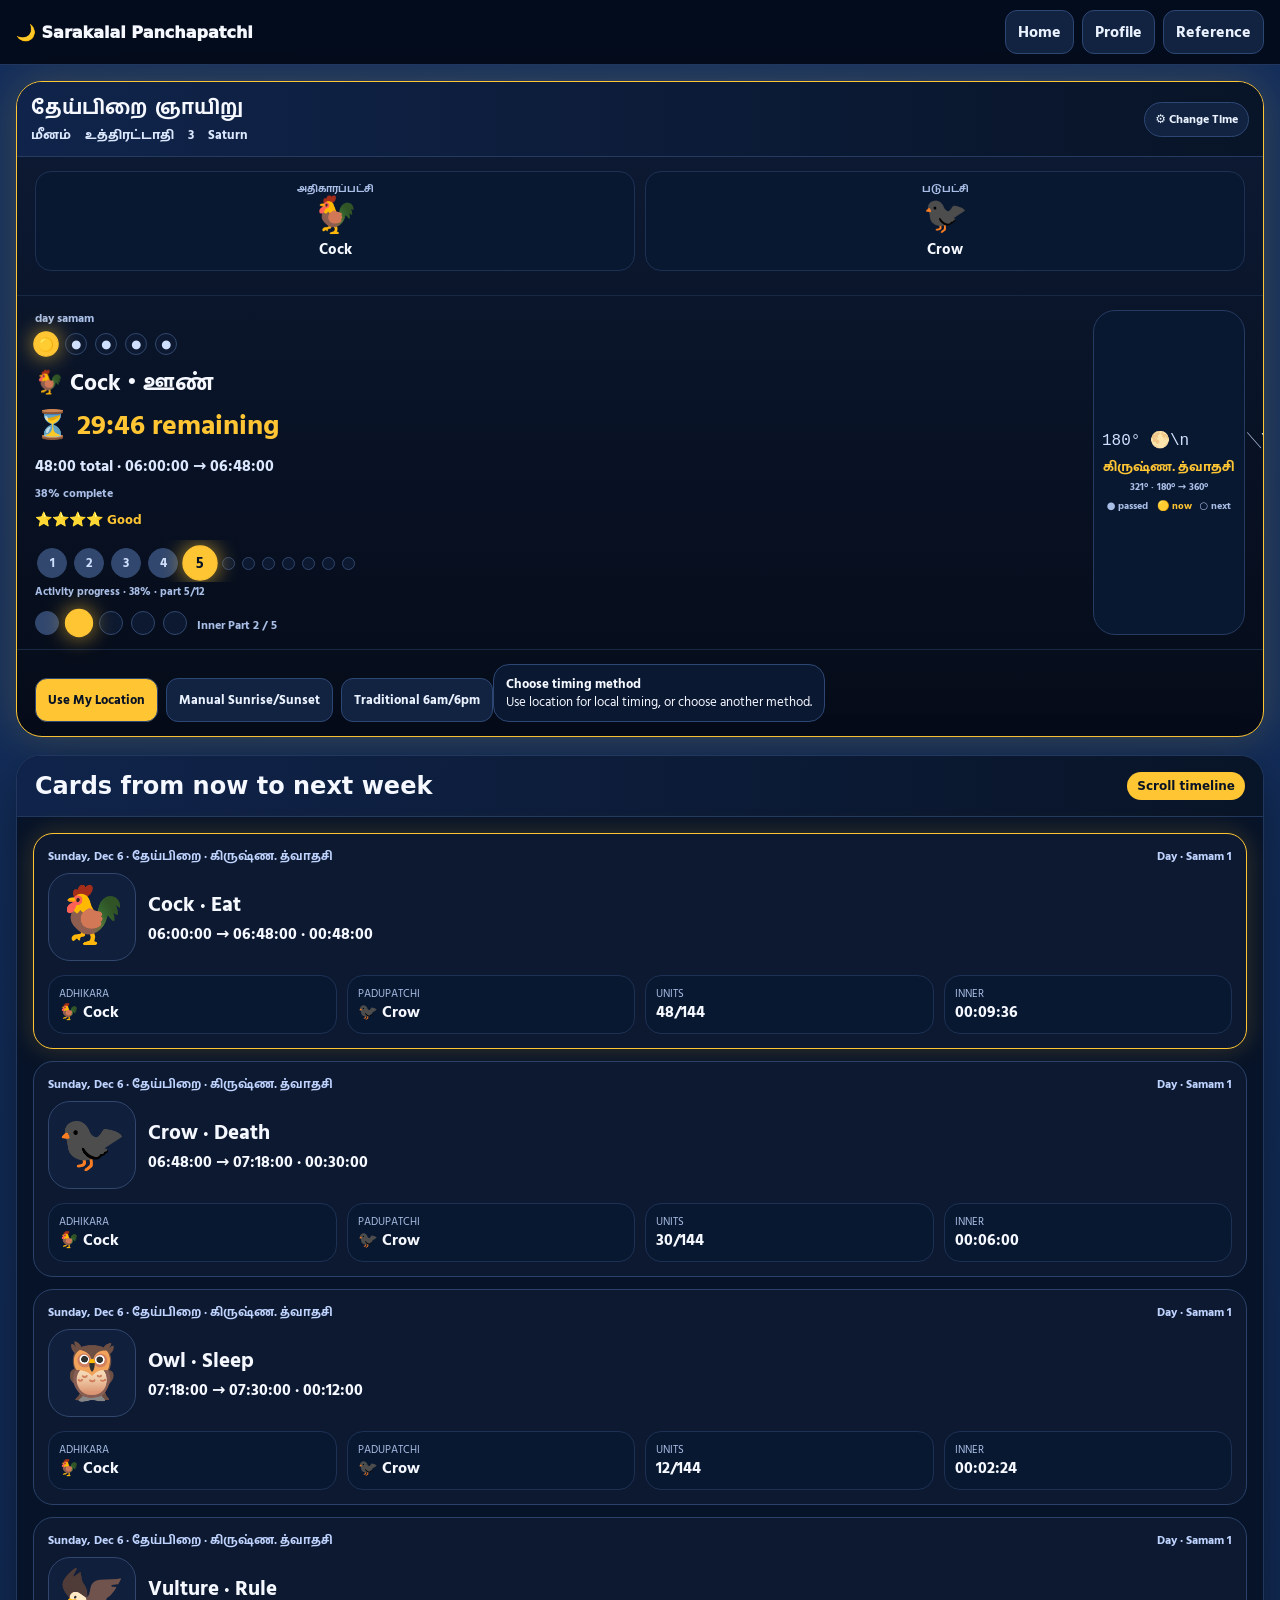
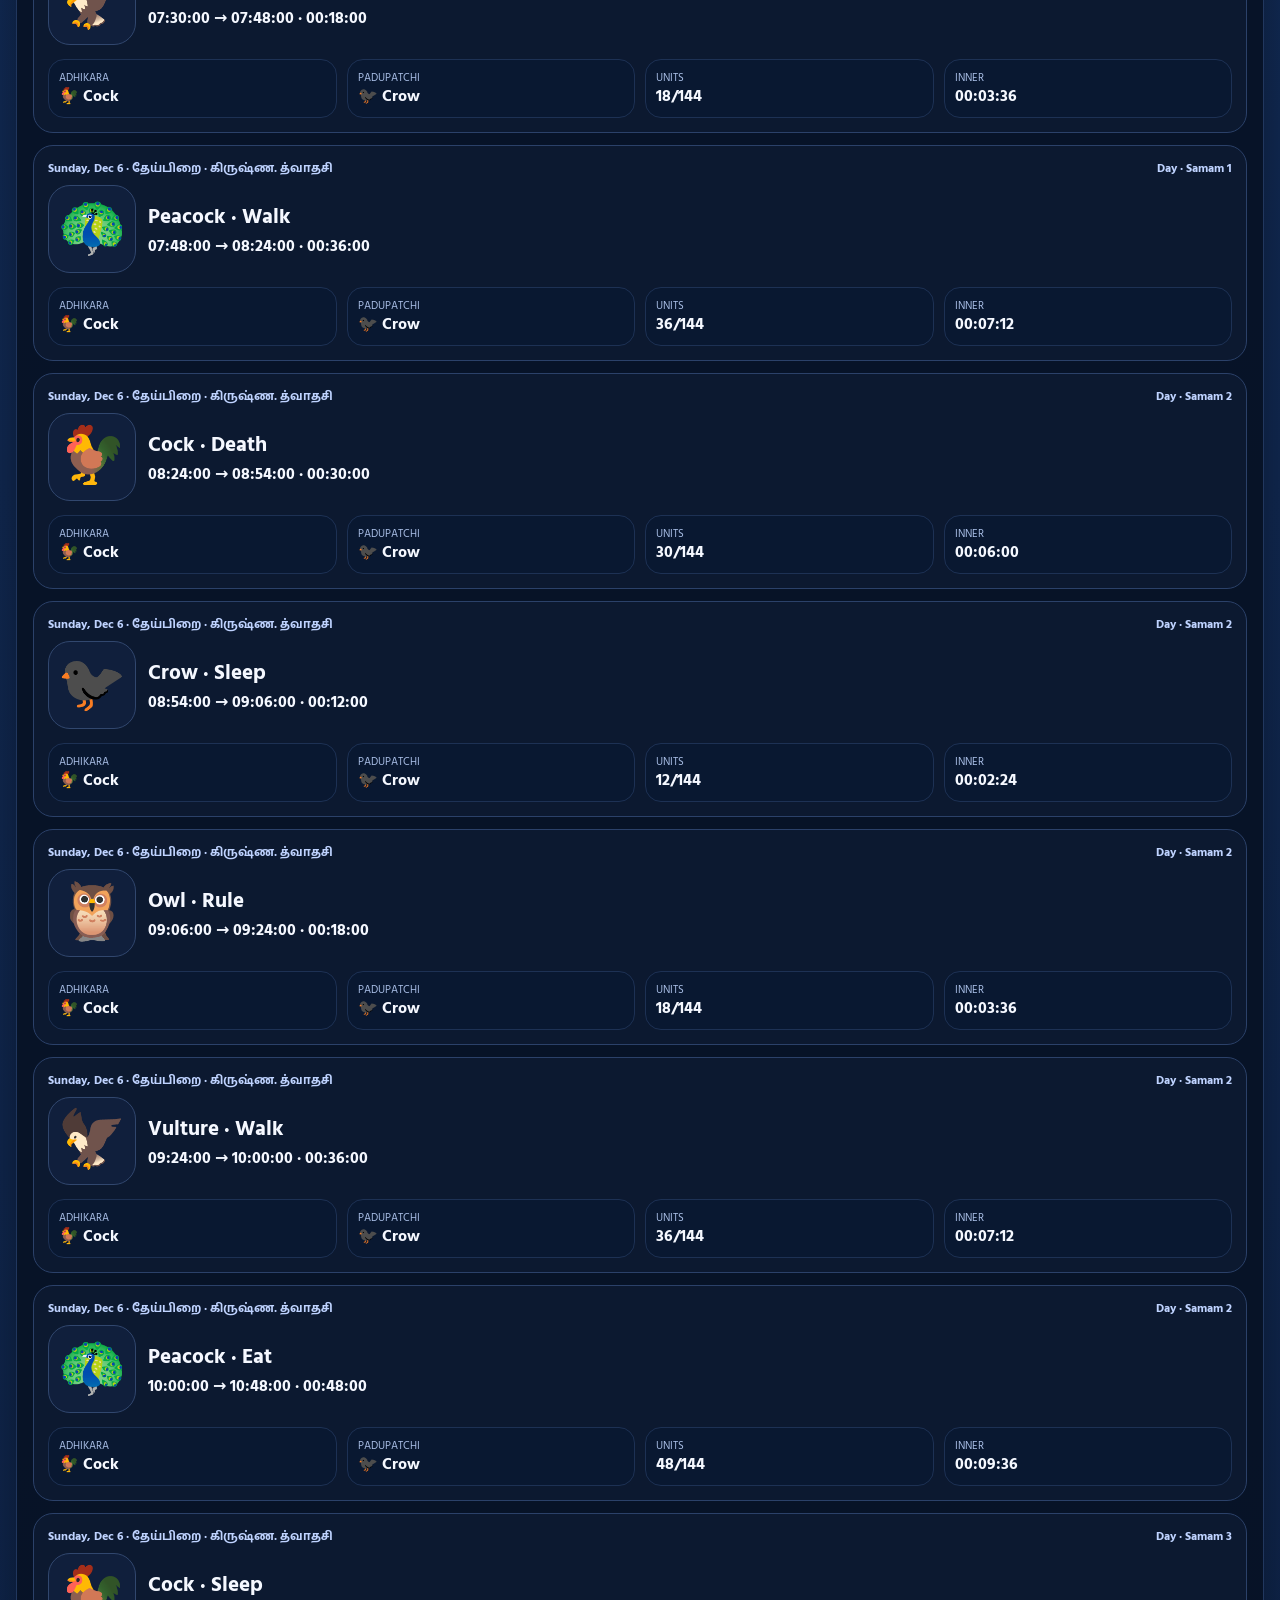
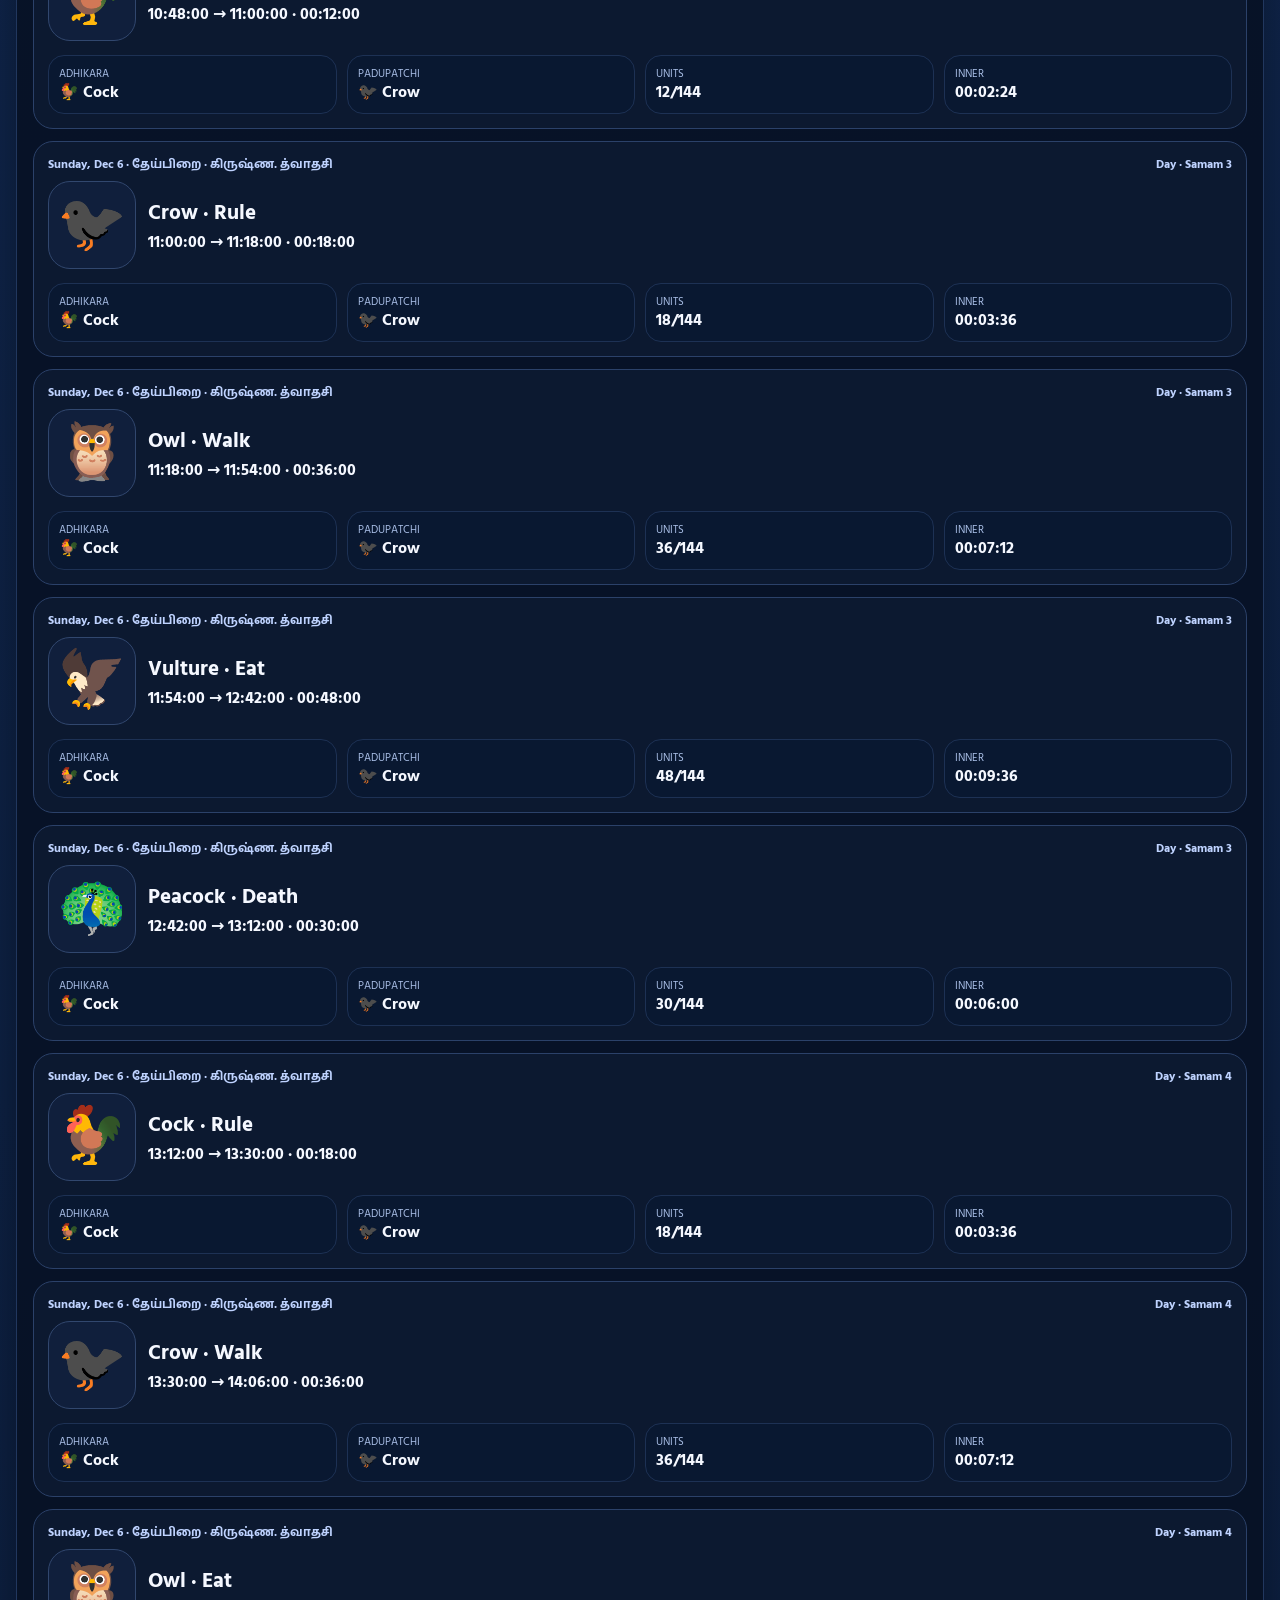
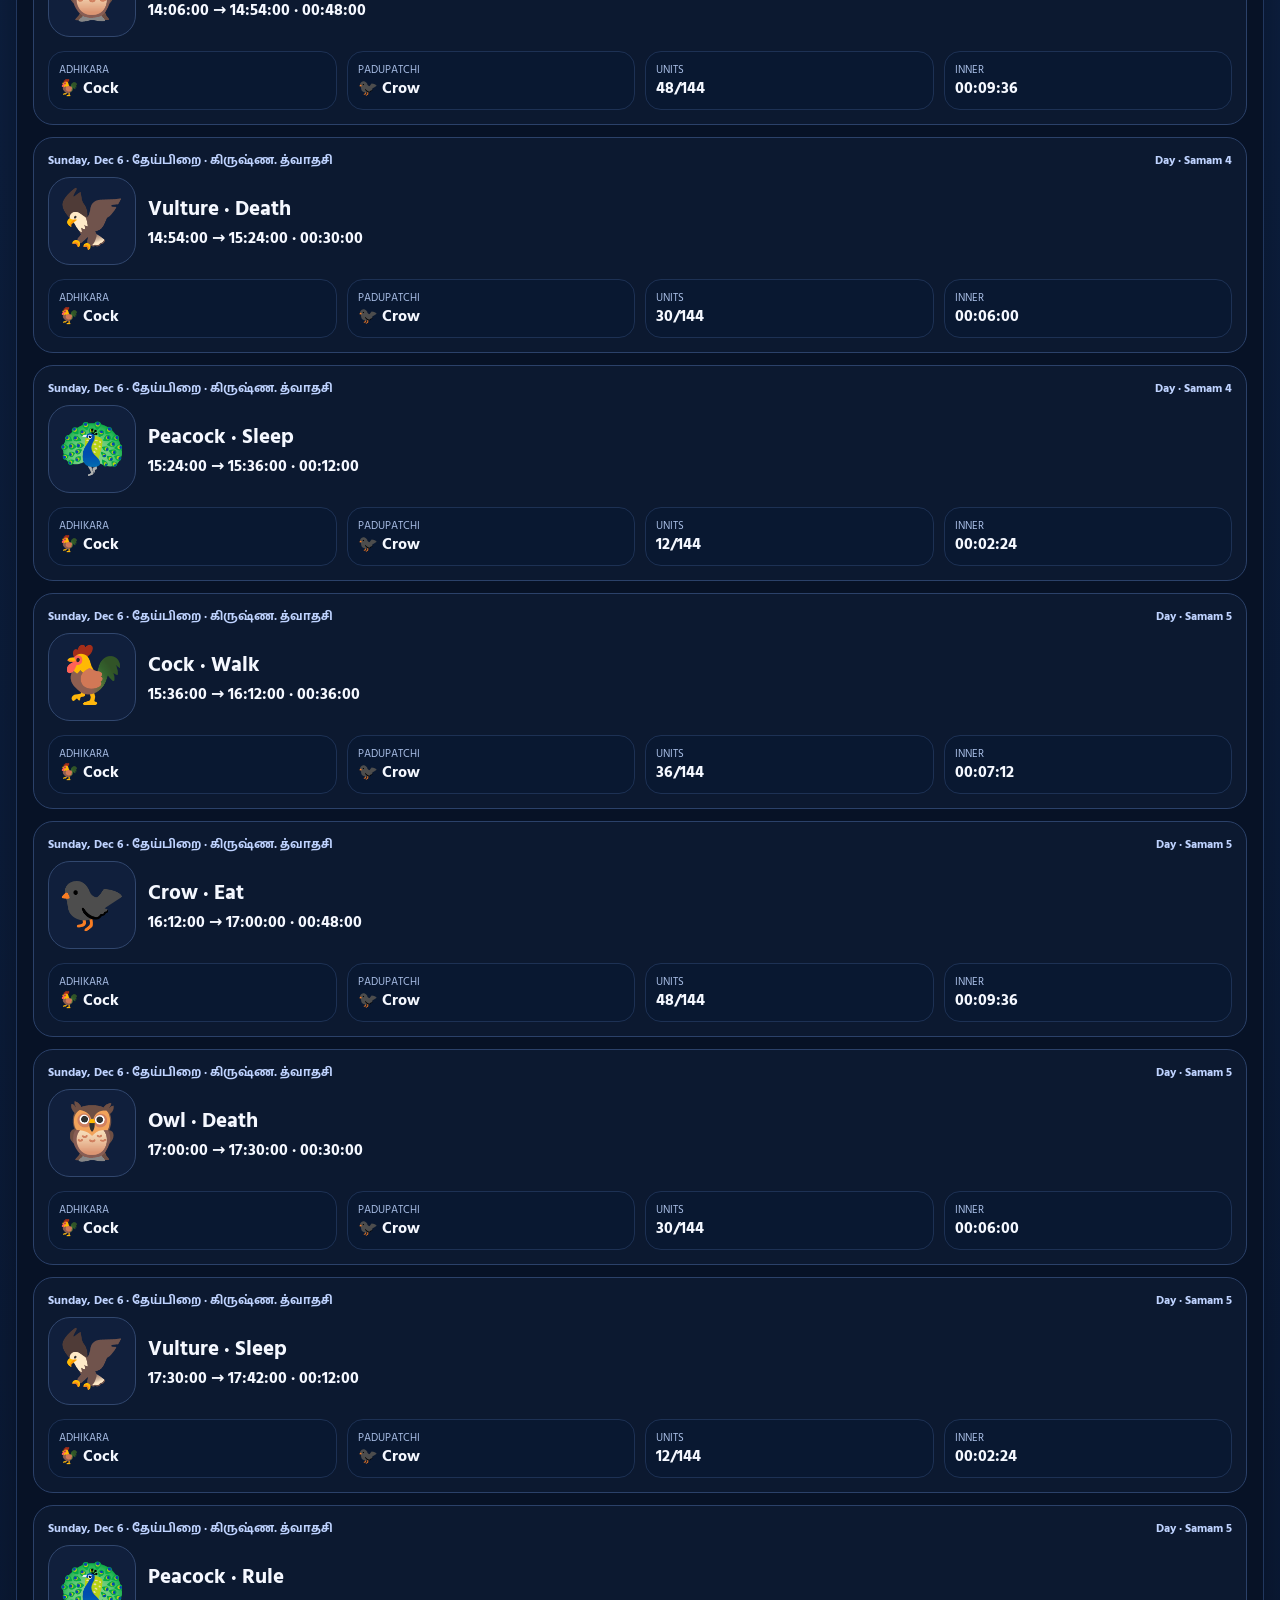
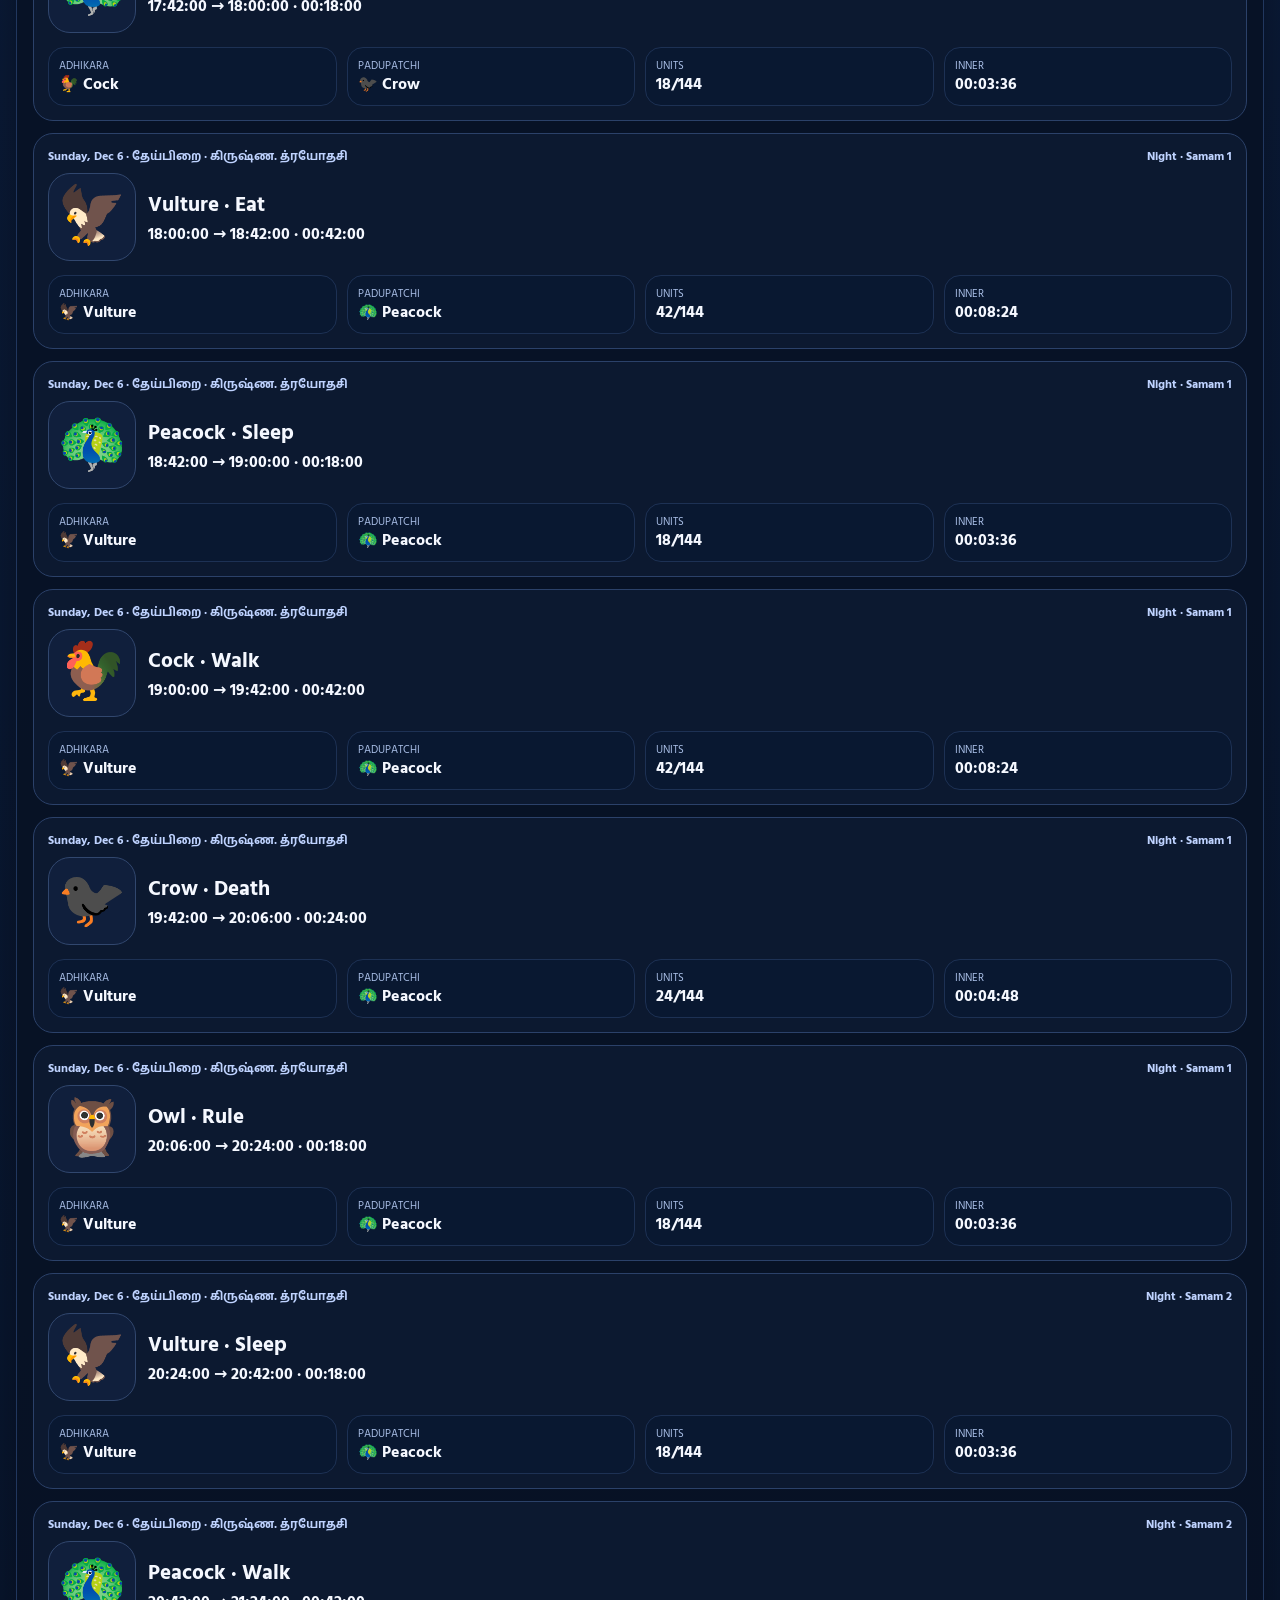
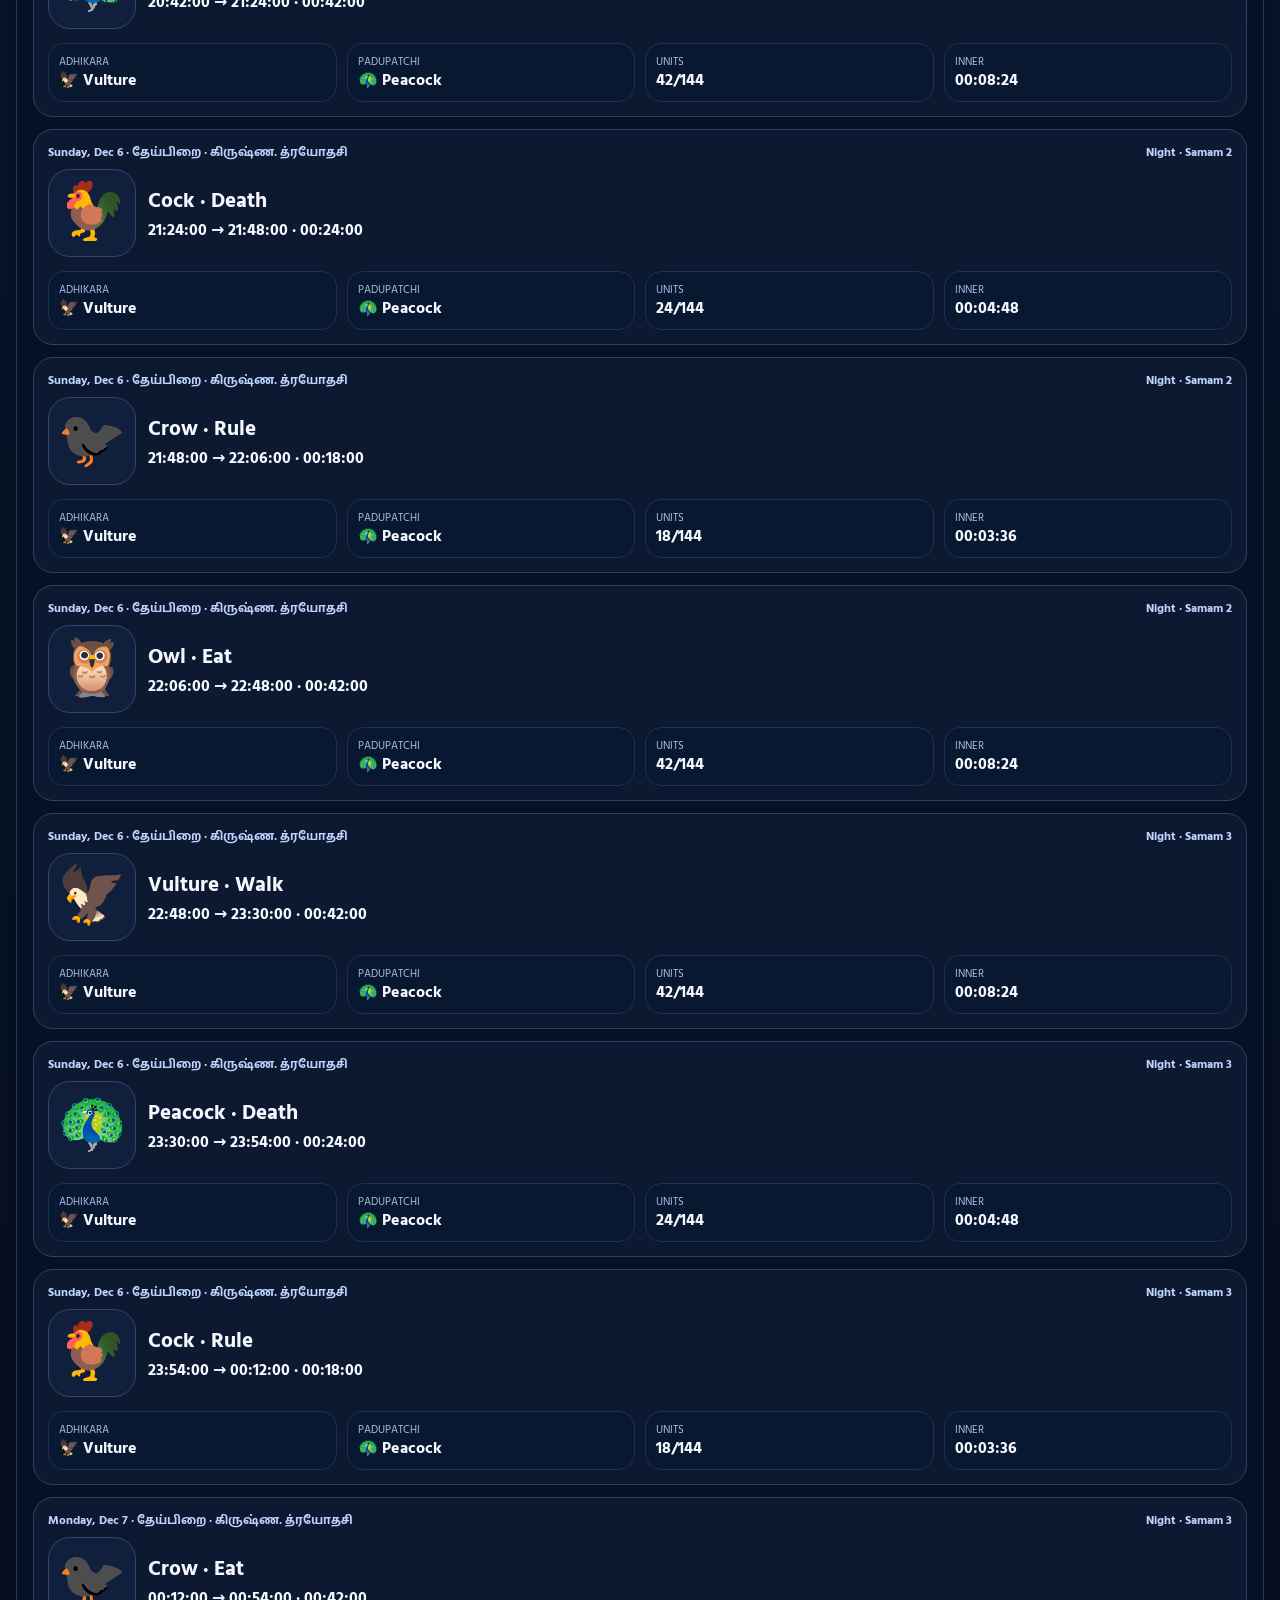
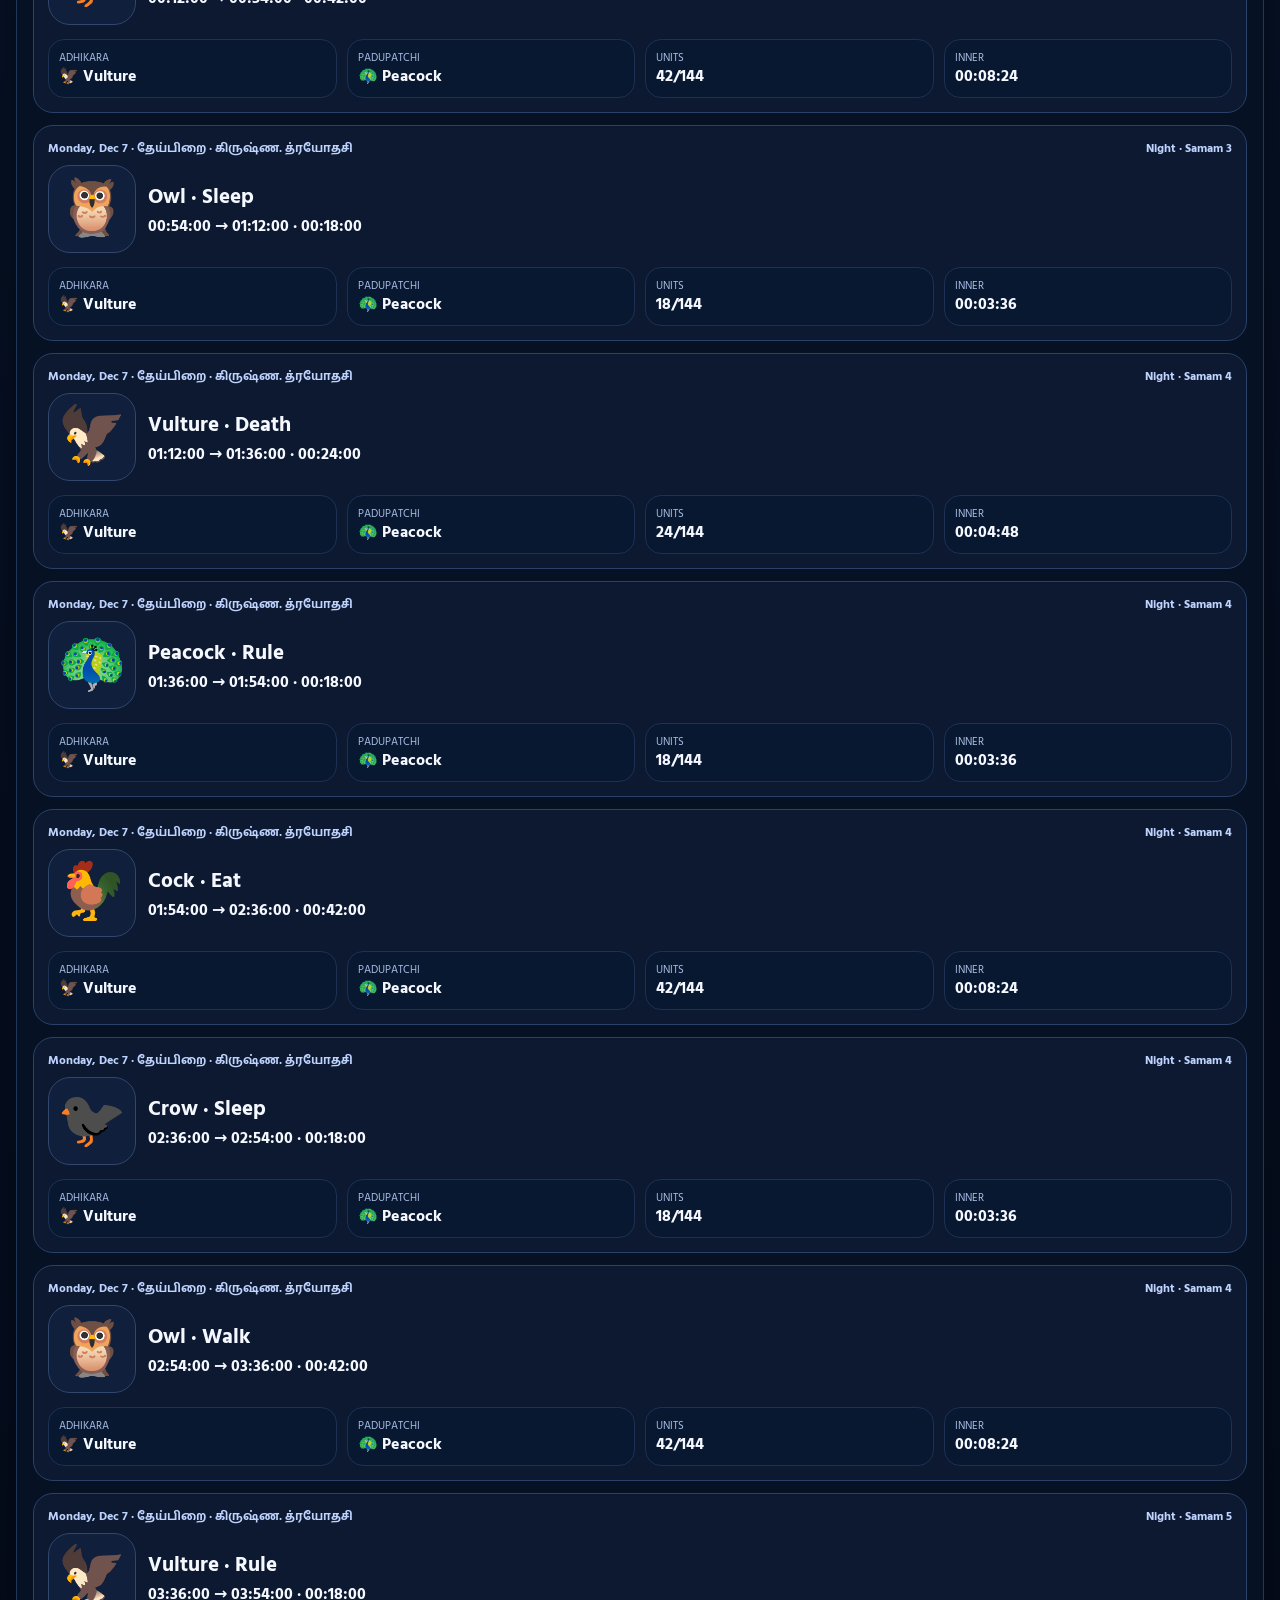
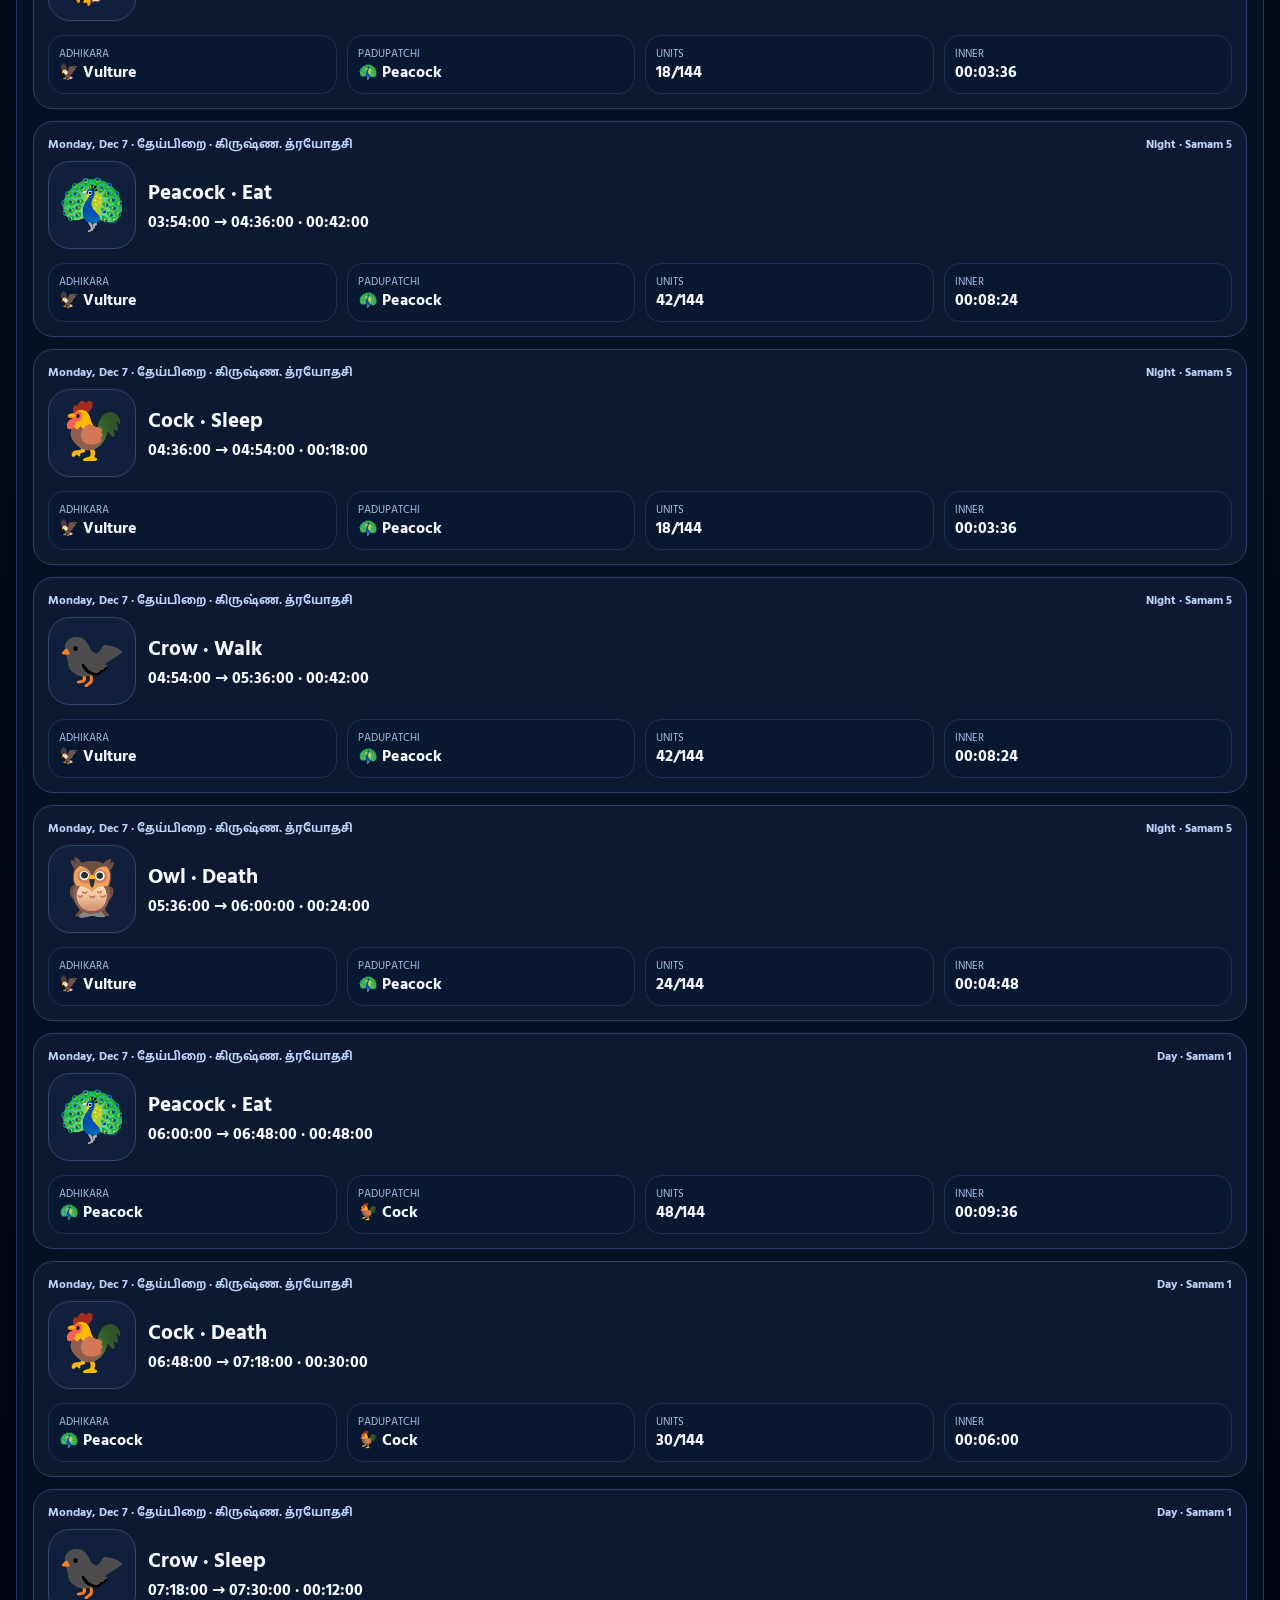
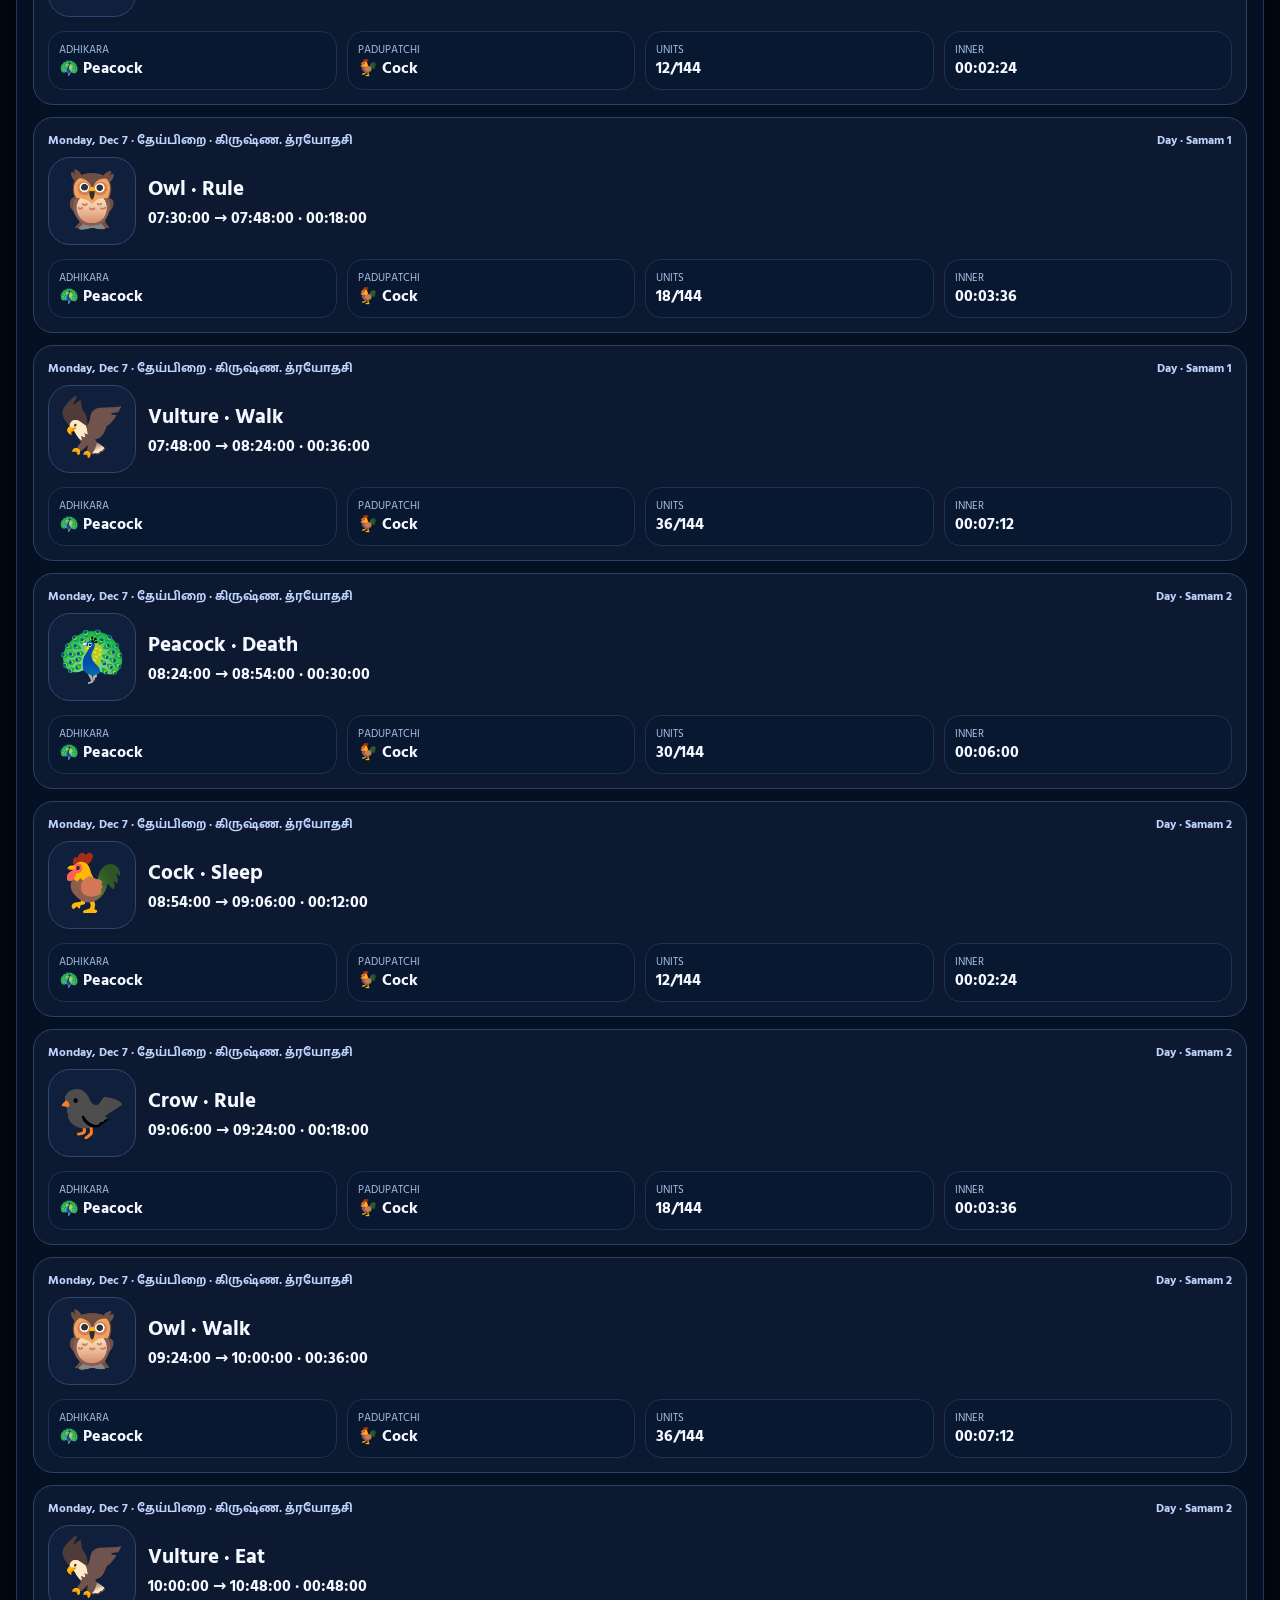
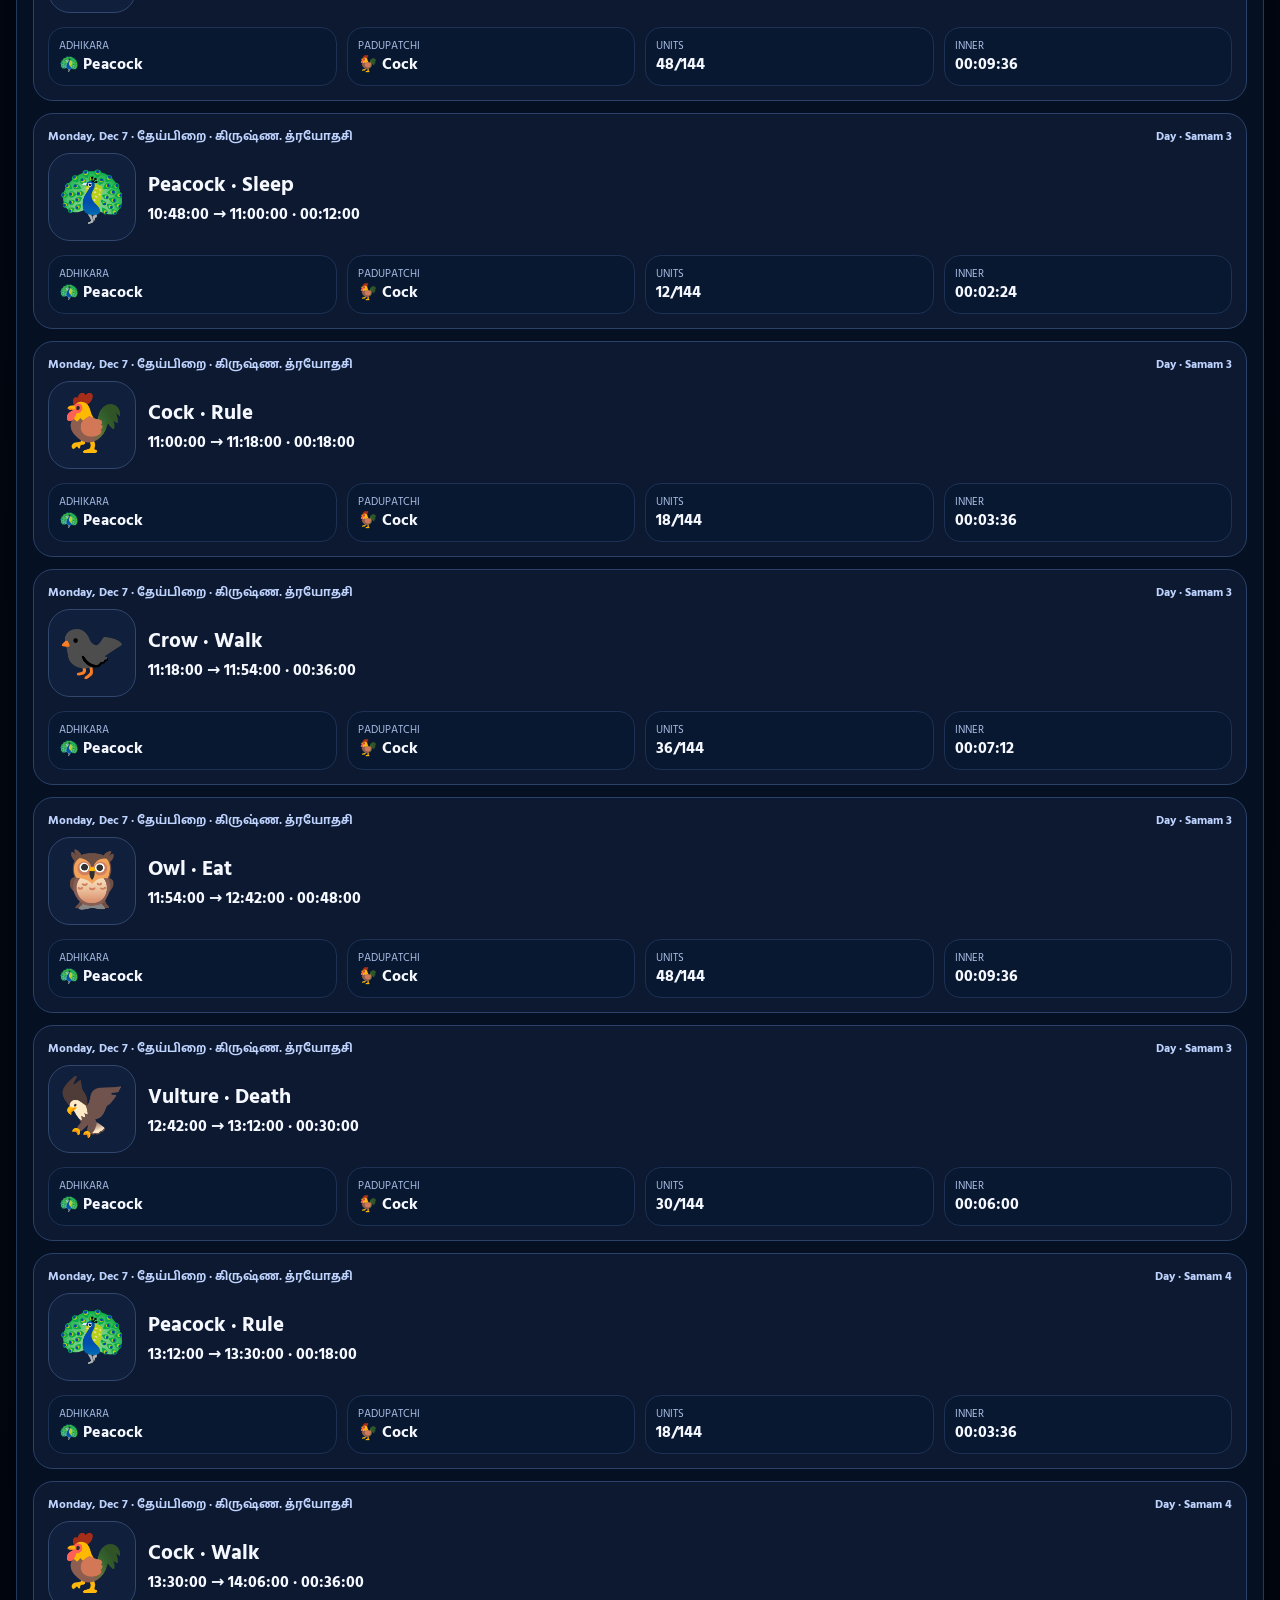
==== commit 3ab66b64: "Add files via upload" ====
--- a/index.html
+++ b/index.html
@@ -1,4 +1,4 @@
-<!doctype html><html lang="ta"><head><meta charset="utf-8"><meta name="viewport" content="width=device-width,initial-scale=1"><title>Sarakalai Panchapatchi</title><link rel="stylesheet" href="assets/css/style.css"></head><body><nav class="nav"><div class="nav-inner"><div class="brand">🌙 Sarakalai Panchapatchi</div><div class="menu"><a class="btn" href="index.html">Home</a><a class="btn" href="rising.html">Rising 7 Days</a><a class="btn" href="waning.html">Waning 7 Days</a><a class="btn" href="reference.html">Reference</a></div></div></nav><main class="wrap">
+<!doctype html><html lang="ta"><head><meta charset="utf-8"><meta name="viewport" content="width=device-width,initial-scale=1"><title>Sarakalai Panchapatchi</title><link rel="stylesheet" href="assets/css/style.css"></head><body><nav class="nav"><div class="nav-inner"><div class="brand">🌙 Sarakalai Panchapatchi</div><div class="menu"><a class="btn" href="index.html">Home</a><a class="btn" href="profile.html">Profile</a><a class="btn" href="reference.html">Reference</a></div></div></nav><main class="wrap">
 <section class="live-card v032">
   <div class="live-card-head v032-head">
     <div>
@@ -55,8 +55,7 @@
 <section class="section"><div class="section-head"><h2>Cards from now to next week</h2><span class="badge">Scroll timeline</span></div><div class="pad"><div class="card-list" id="cardList"></div></div></section>
 </main><script src="assets/js/app.js"></script><div class="mobile-bottom-nav">
 <a class="active" href="index.html"><span class="ico">🏠</span><span>Live</span></a>
-<a class="" href="rising.html"><span class="ico">🌔</span><span>Rising</span></a>
-<a class="" href="waning.html"><span class="ico">🌘</span><span>Waning</span></a>
+<a class="" href="profile.html"><span class="ico">👤</span><span>Profile</span></a>
 <a class="" href="reference.html"><span class="ico">📖</span><span>Info</span></a>
 </div>
 </body></html>
--- a/assets/css/style.css
+++ b/assets/css/style.css
@@ -279,3 +279,55 @@
   .twelve-bubble.big{width:24px;height:24px;font-size:11px}
   .twelve-bubble.small{width:10px;height:10px}
 }
+
+/* v036: 12-part row replaces separate progress bar */
+.v032-activity .progress{
+  display:none;
+}
+.twelve-row{
+  margin-top:10px;
+  padding:8px 2px 4px;
+  gap:7px;
+}
+.twelve-bubble.big{
+  width:30px;
+  height:30px;
+  font-size:13px;
+}
+.twelve-bubble.small{
+  width:13px;
+  height:13px;
+}
+.twelve-caption{
+  margin-top:2px;
+}
+@media(max-width:760px){
+  .twelve-row{gap:6px}
+  .twelve-bubble.big{width:28px;height:28px;font-size:12px}
+  .twelve-bubble.small{width:11px;height:11px}
+}
+
+/* v037 profile page + simplified nav */
+.profile-form{display:grid;gap:10px}
+.profile-form label{font-size:12px;color:var(--muted);font-weight:900;text-transform:uppercase}
+.profile-form input{width:100%;padding:12px;border-radius:12px;border:1px solid #2d4774;background:#081327;color:white;font-family:inherit}
+.profile-actions{display:flex;gap:8px;flex-wrap:wrap;margin-top:10px}
+.profile-card{border:1px solid var(--gold);background:linear-gradient(180deg,#0d1b35,#050b18);border-radius:26px;box-shadow:0 0 42px rgba(255,197,51,.18);overflow:hidden;margin-top:16px}
+.profile-card-head{display:flex;justify-content:space-between;gap:12px;align-items:flex-start;padding:14px 16px;border-bottom:1px solid #263b61;background:linear-gradient(90deg,#10244b,#081427)}
+.profile-card-head h1{font-size:23px;margin:0}
+.profile-sub{color:var(--muted);font-size:13px;font-weight:900;margin-top:3px}
+.profile-grid{display:grid;grid-template-columns:repeat(2,1fr);gap:8px;padding:14px}
+.profile-grid div{background:#091831;border:1px solid #1d3154;border-radius:14px;padding:10px}
+.profile-grid small{display:block;color:var(--muted);font-size:10px;text-transform:uppercase;font-weight:900}
+.profile-grid b{display:block;margin-top:3px;font-size:14px}
+.profile-big{padding:14px 16px;border-top:1px solid #172945;text-align:center}
+.profile-big .phase{font-size:20px;font-weight:950;color:var(--gold)}
+.profile-note{padding:0 16px 16px;color:var(--muted);font-size:12px;line-height:1.45}
+@media(min-width:761px){
+  .nav .menu a[href="rising.html"], .nav .menu a[href="waning.html"]{display:none}
+}
+@media(max-width:760px){
+  .mobile-bottom-nav{grid-template-columns:repeat(3,1fr)}
+  .mobile-bottom-nav a[href="rising.html"], .mobile-bottom-nav a[href="waning.html"]{display:none}
+  .profile-grid{grid-template-columns:1fr}
+}
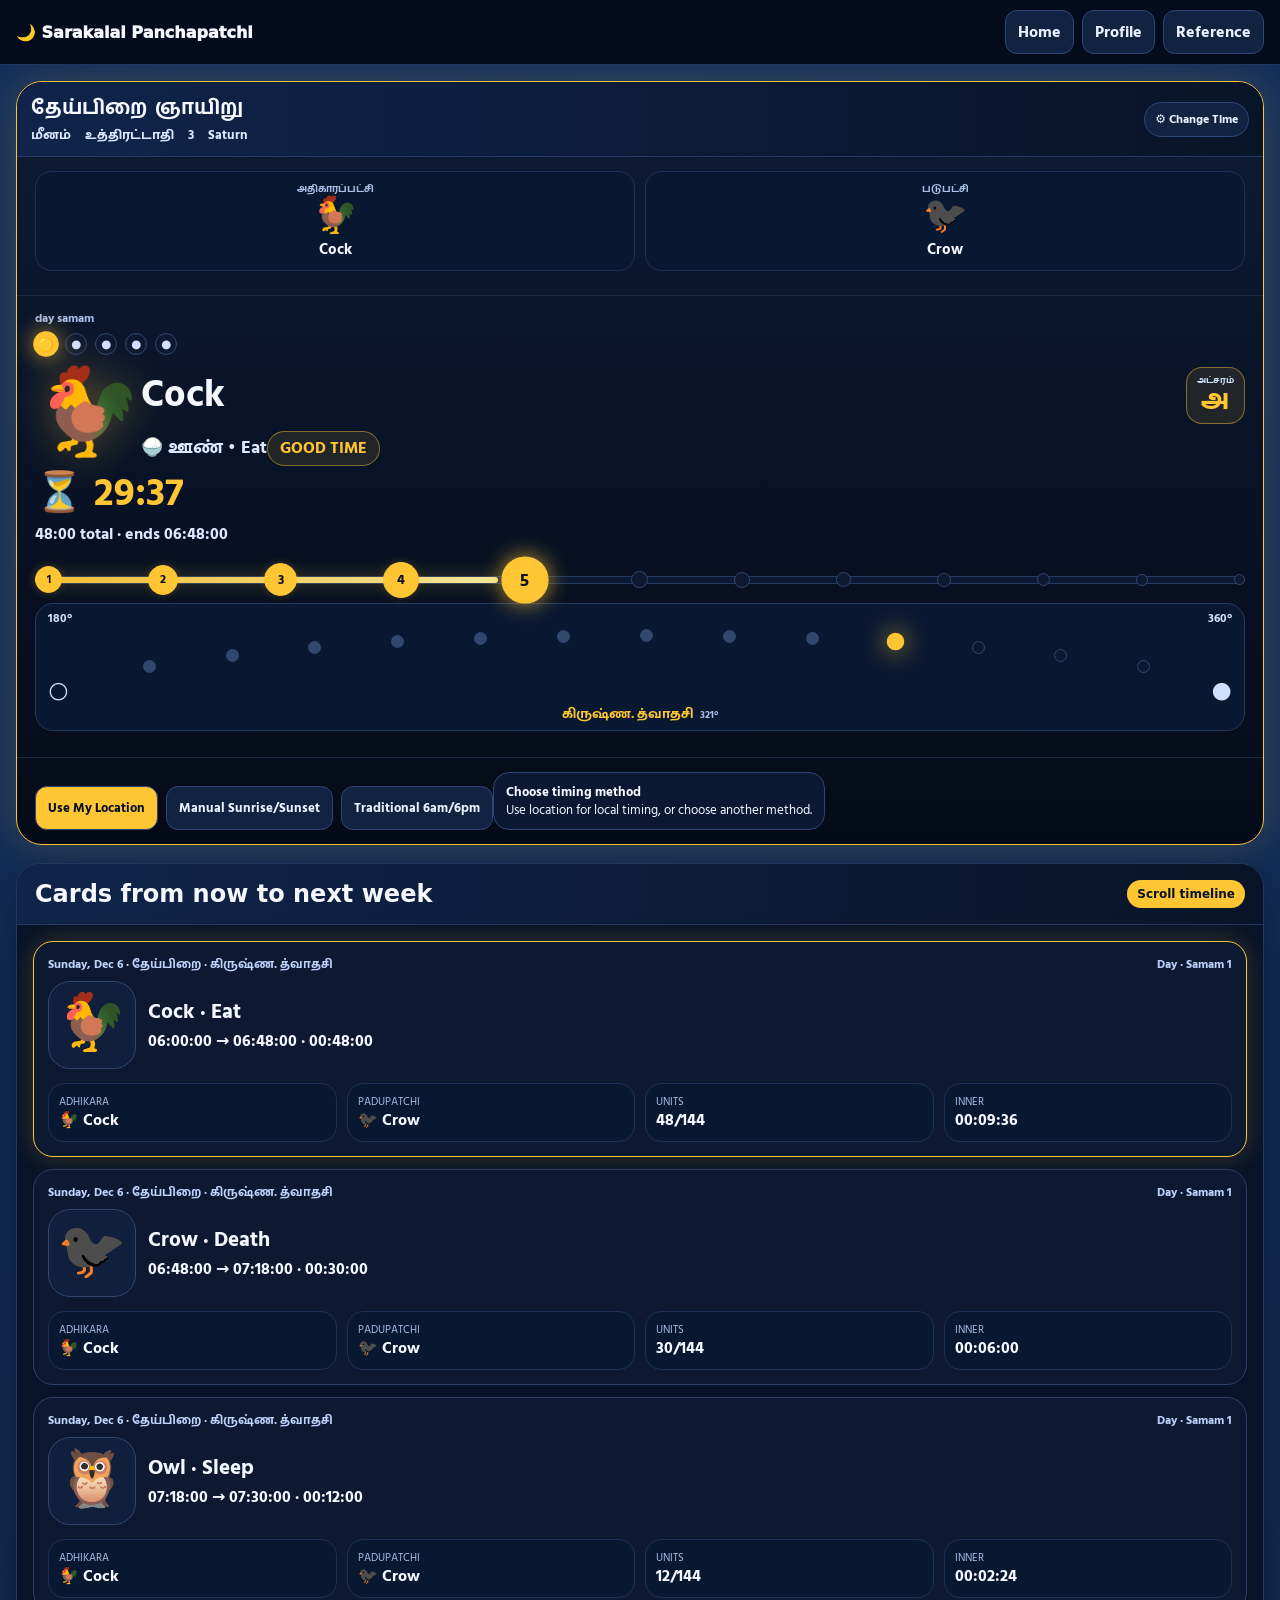
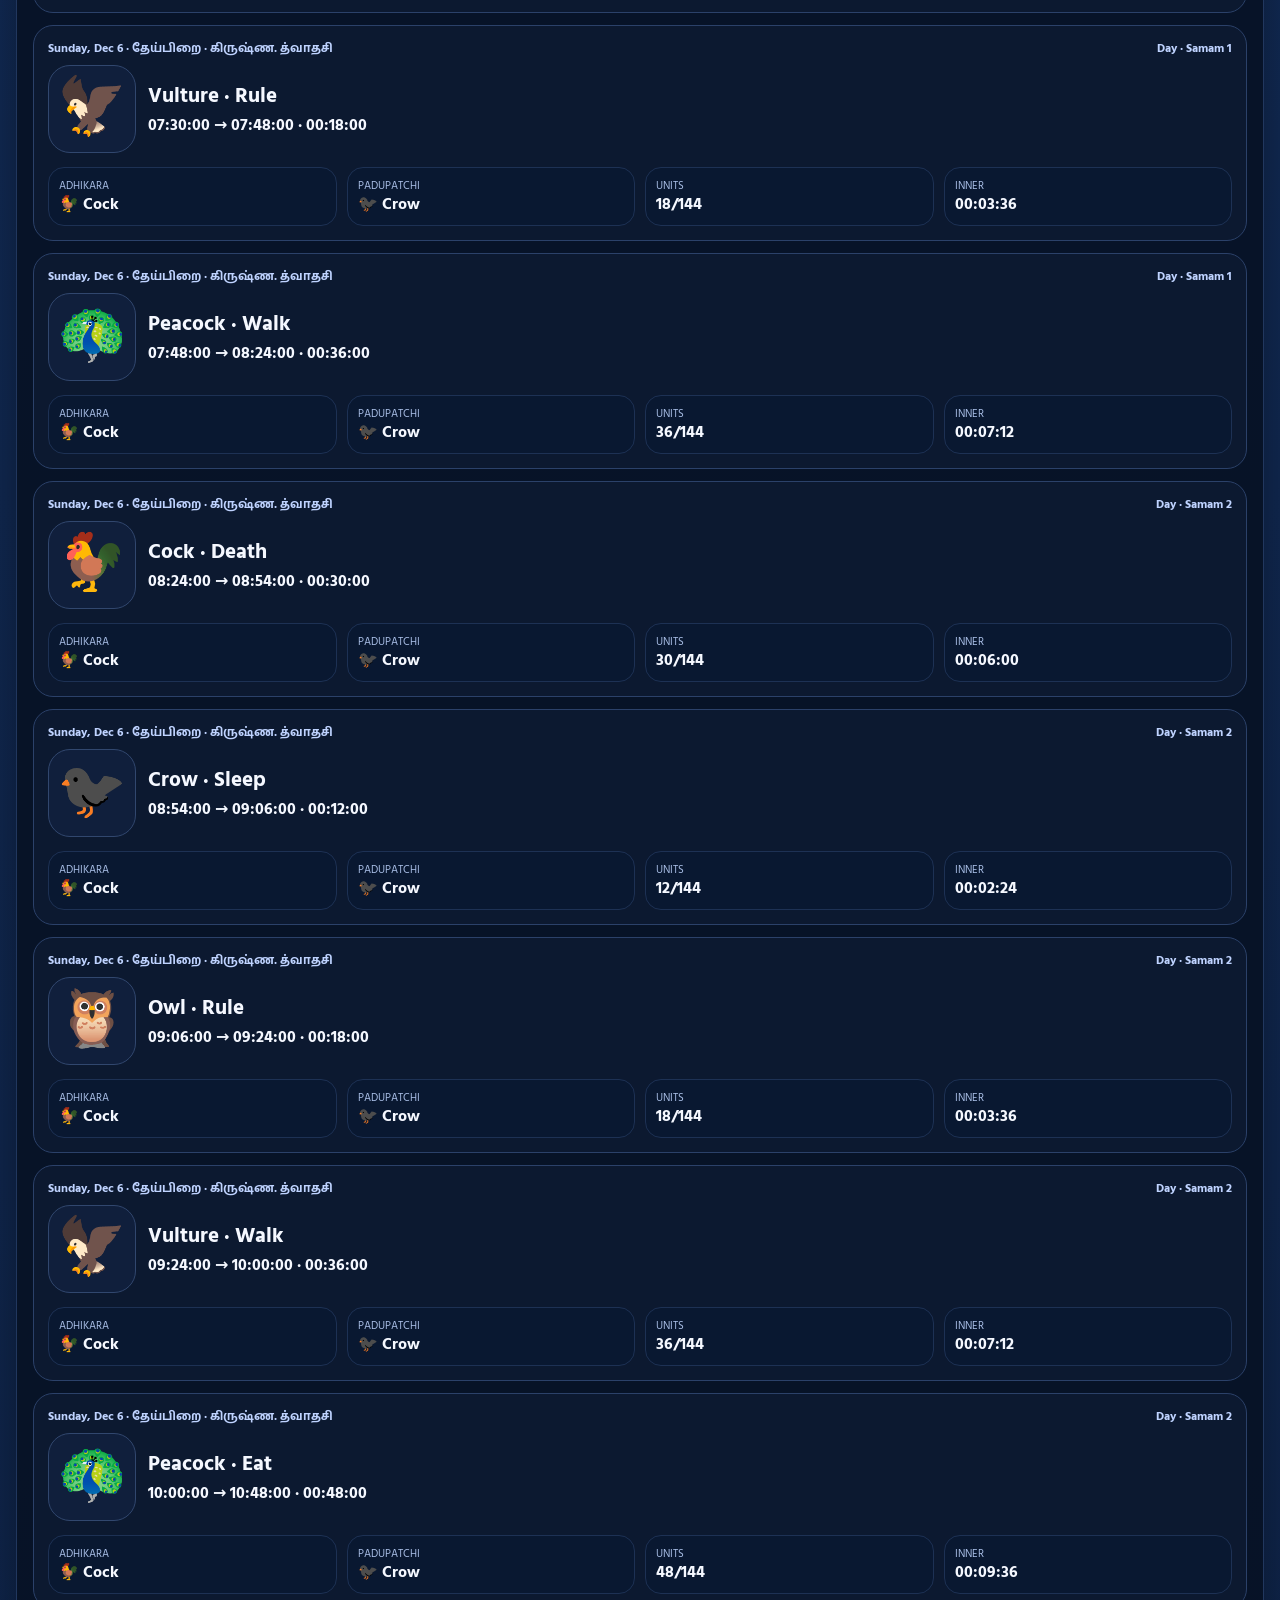
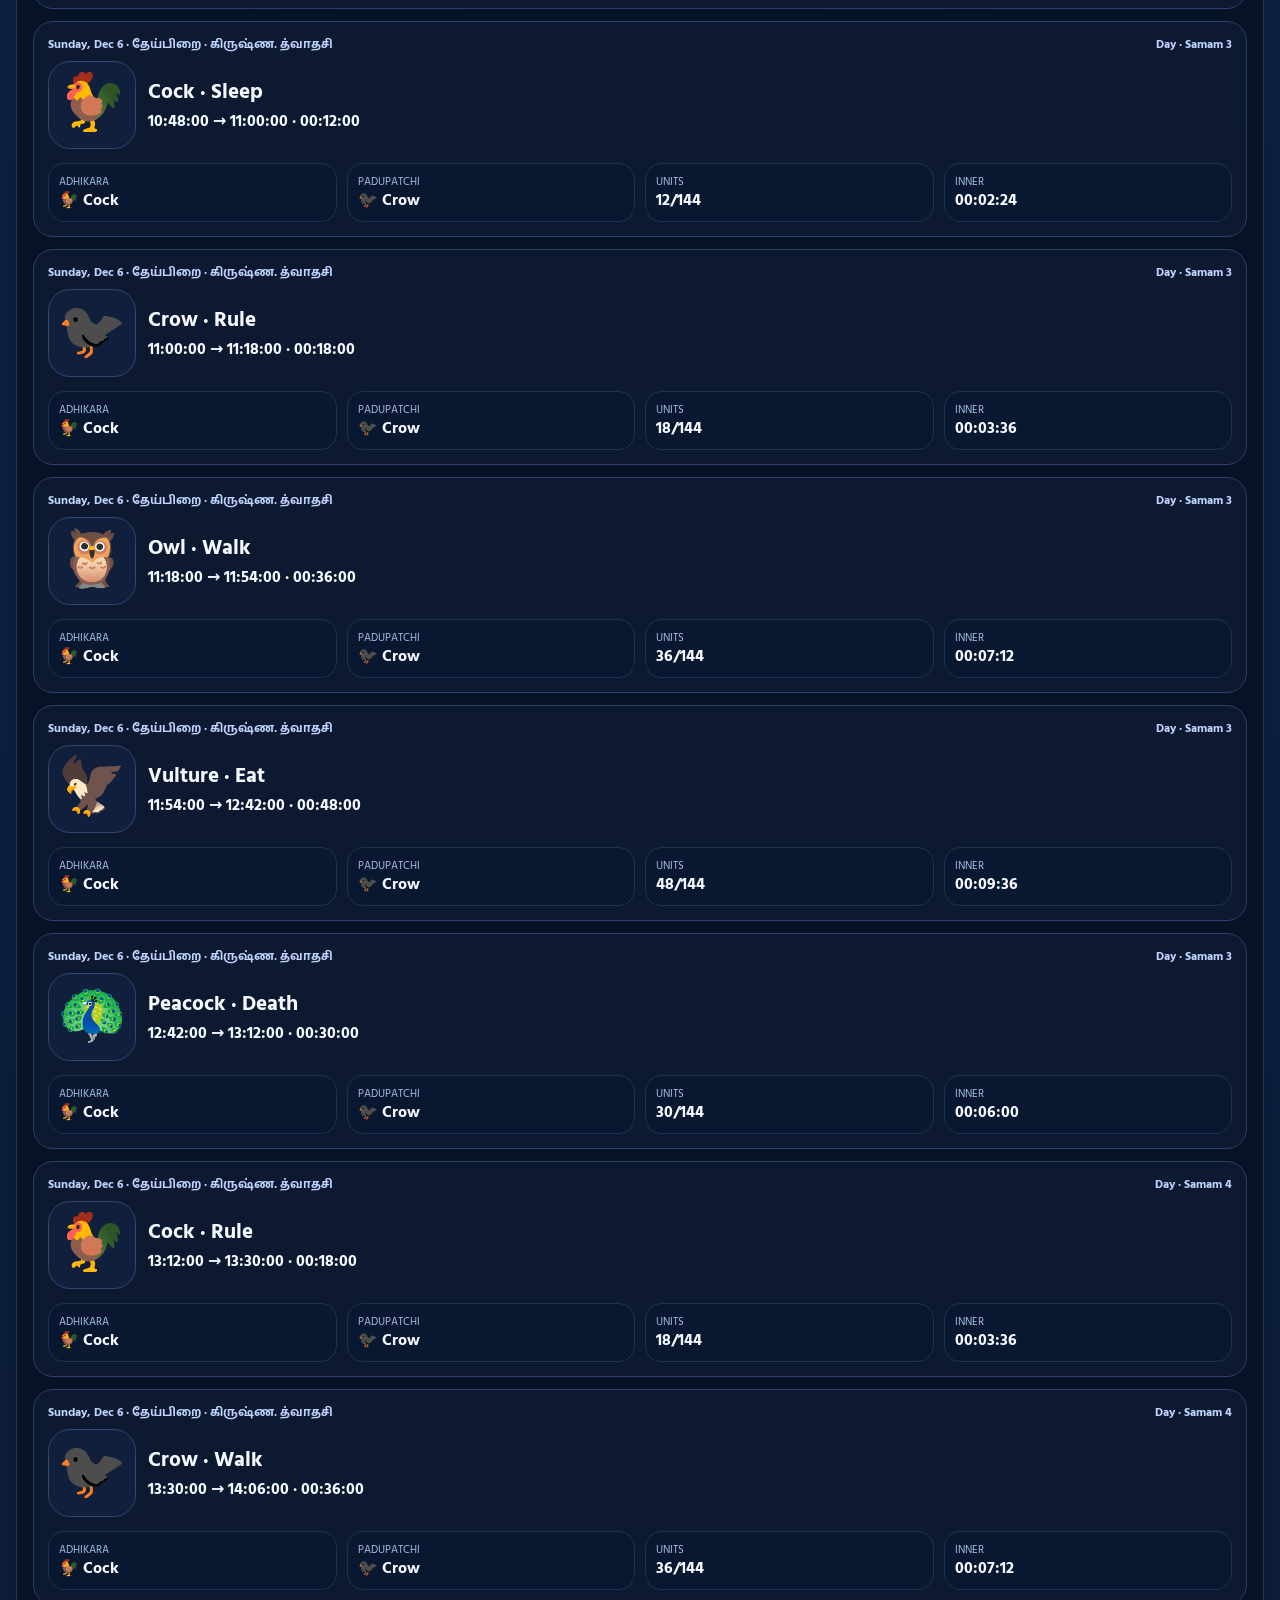
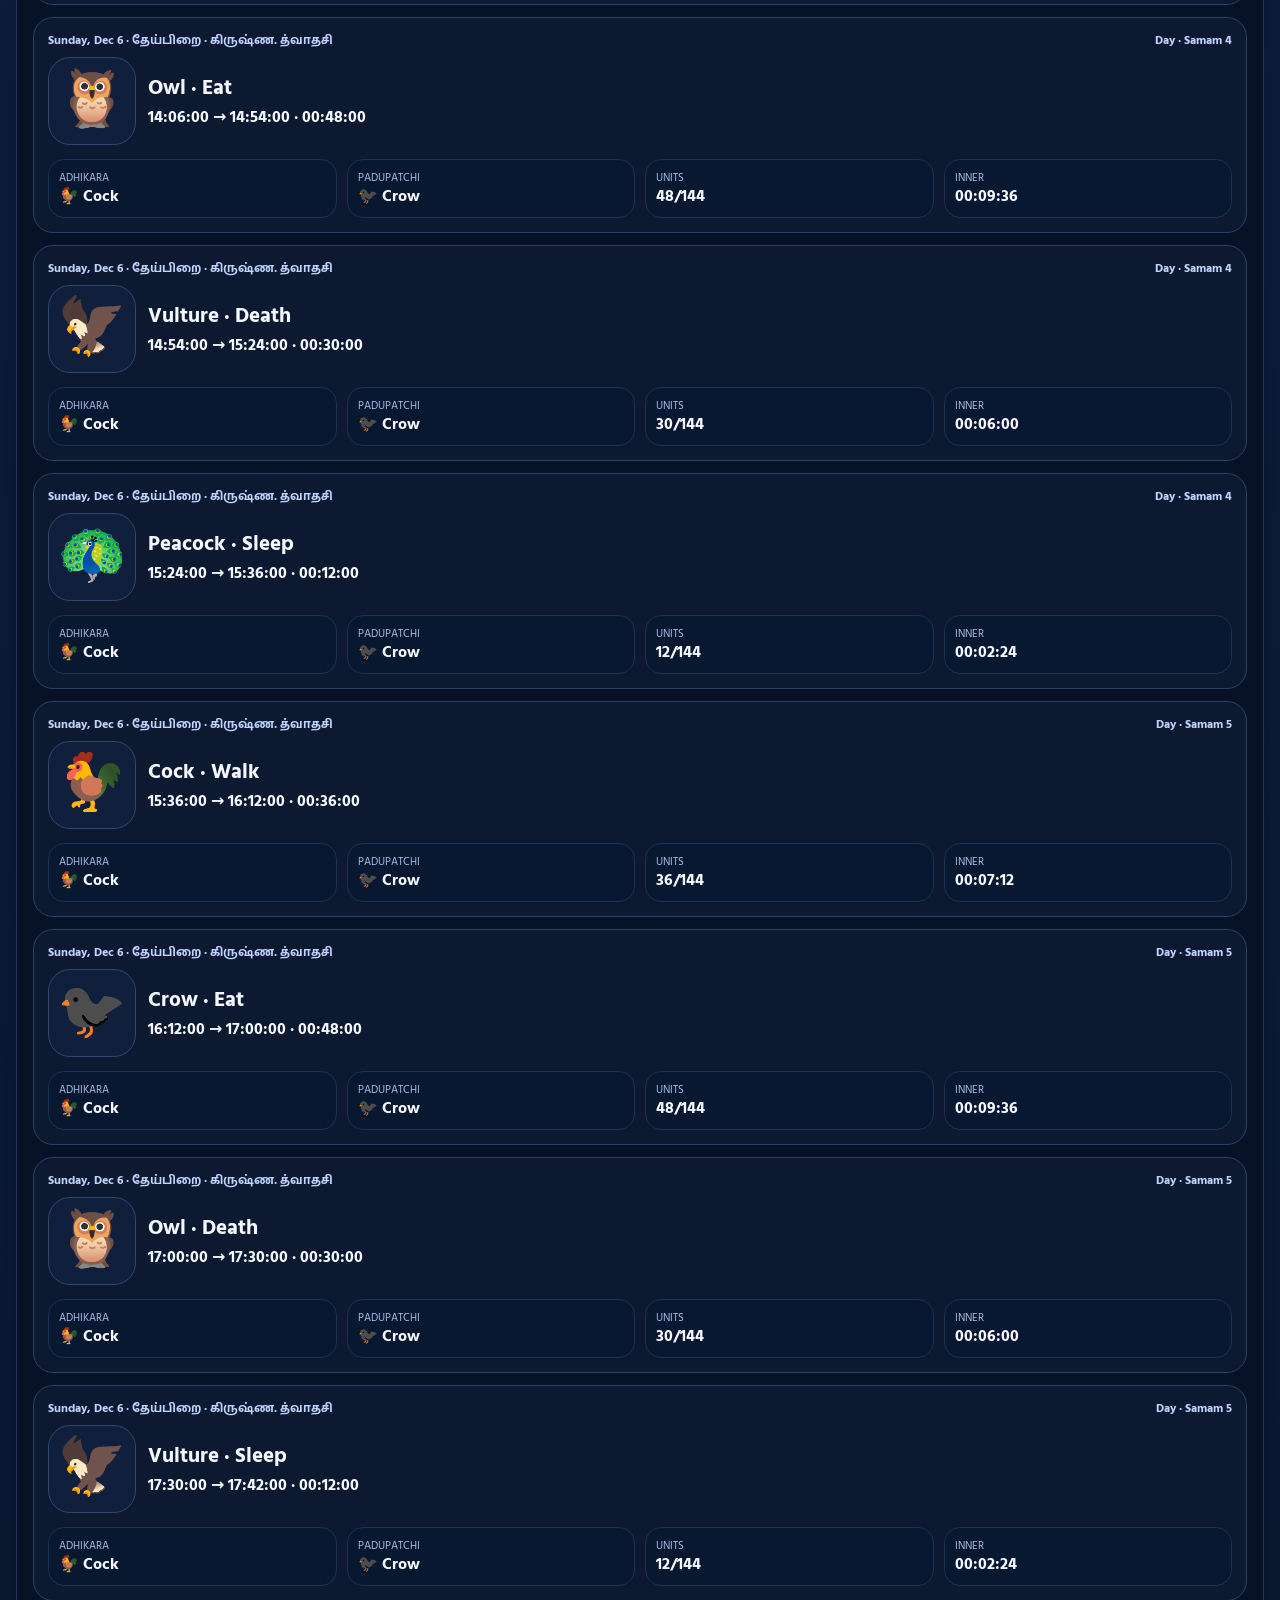
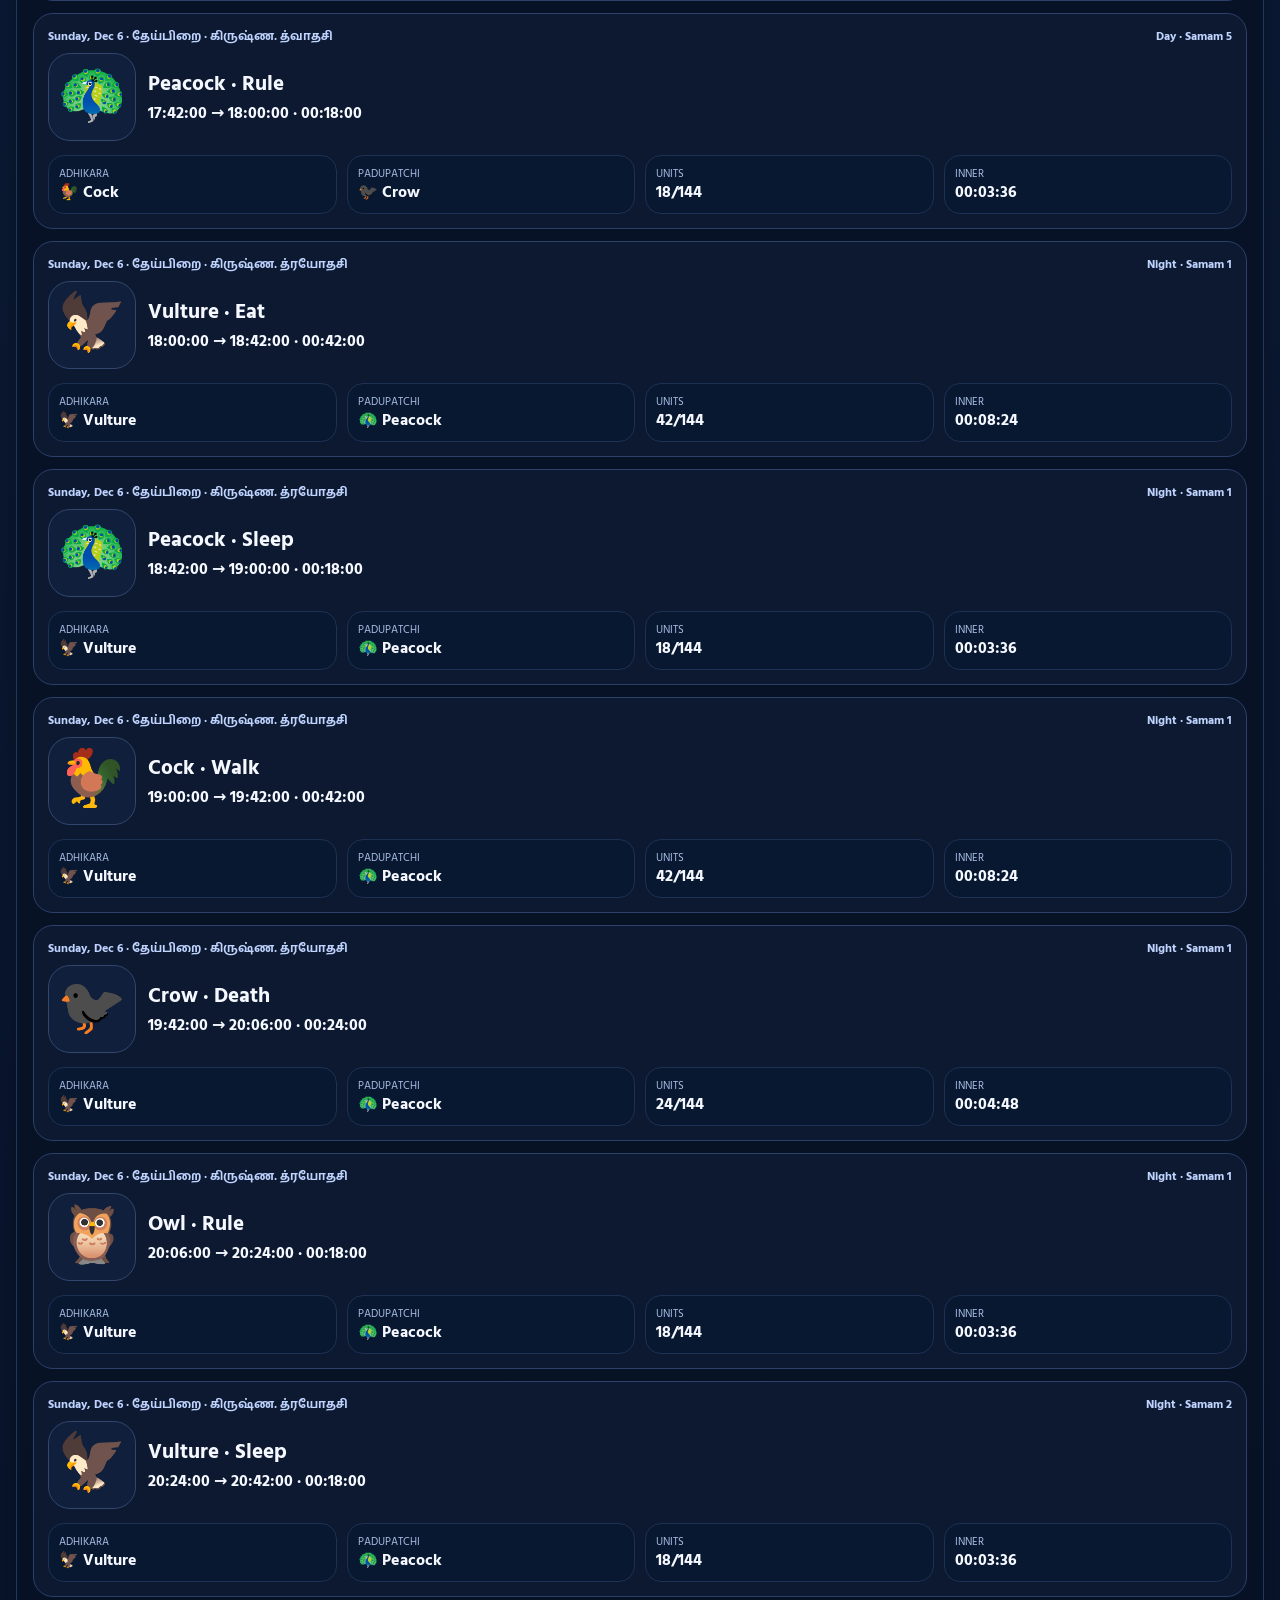
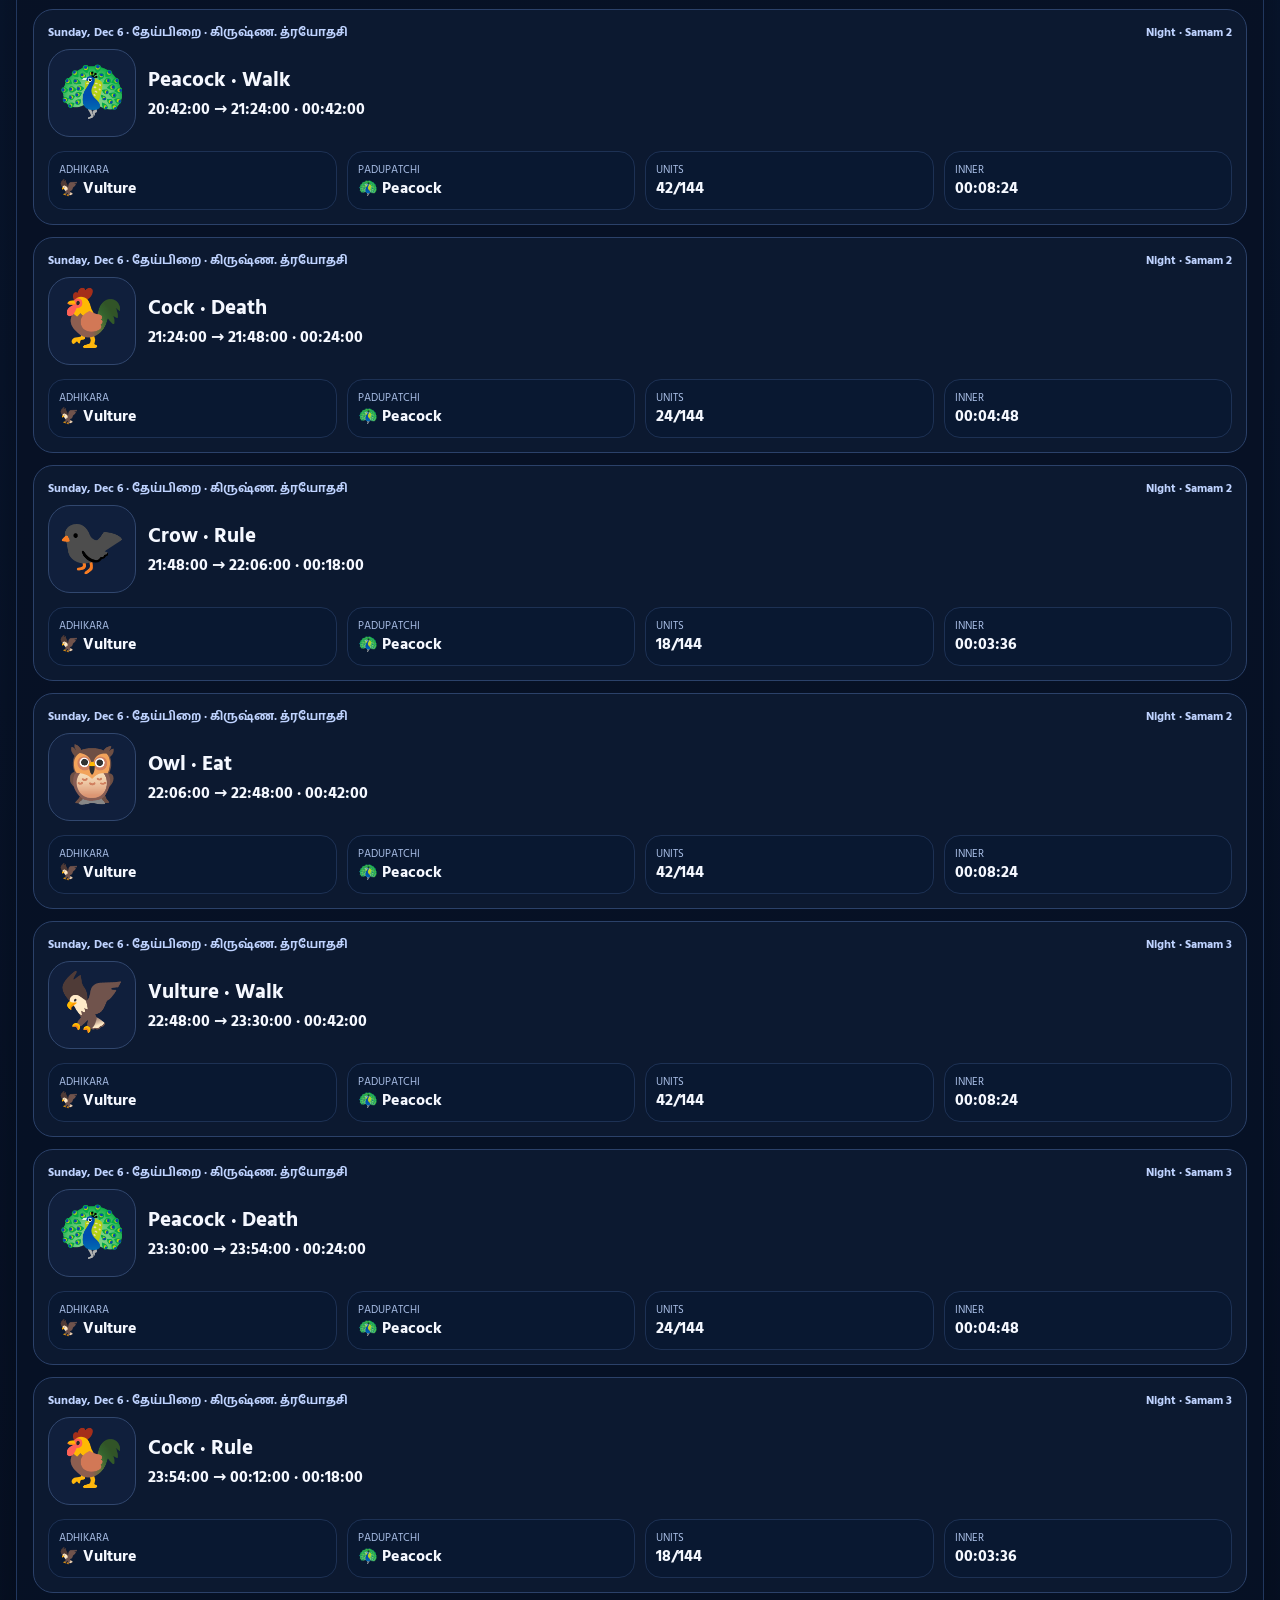
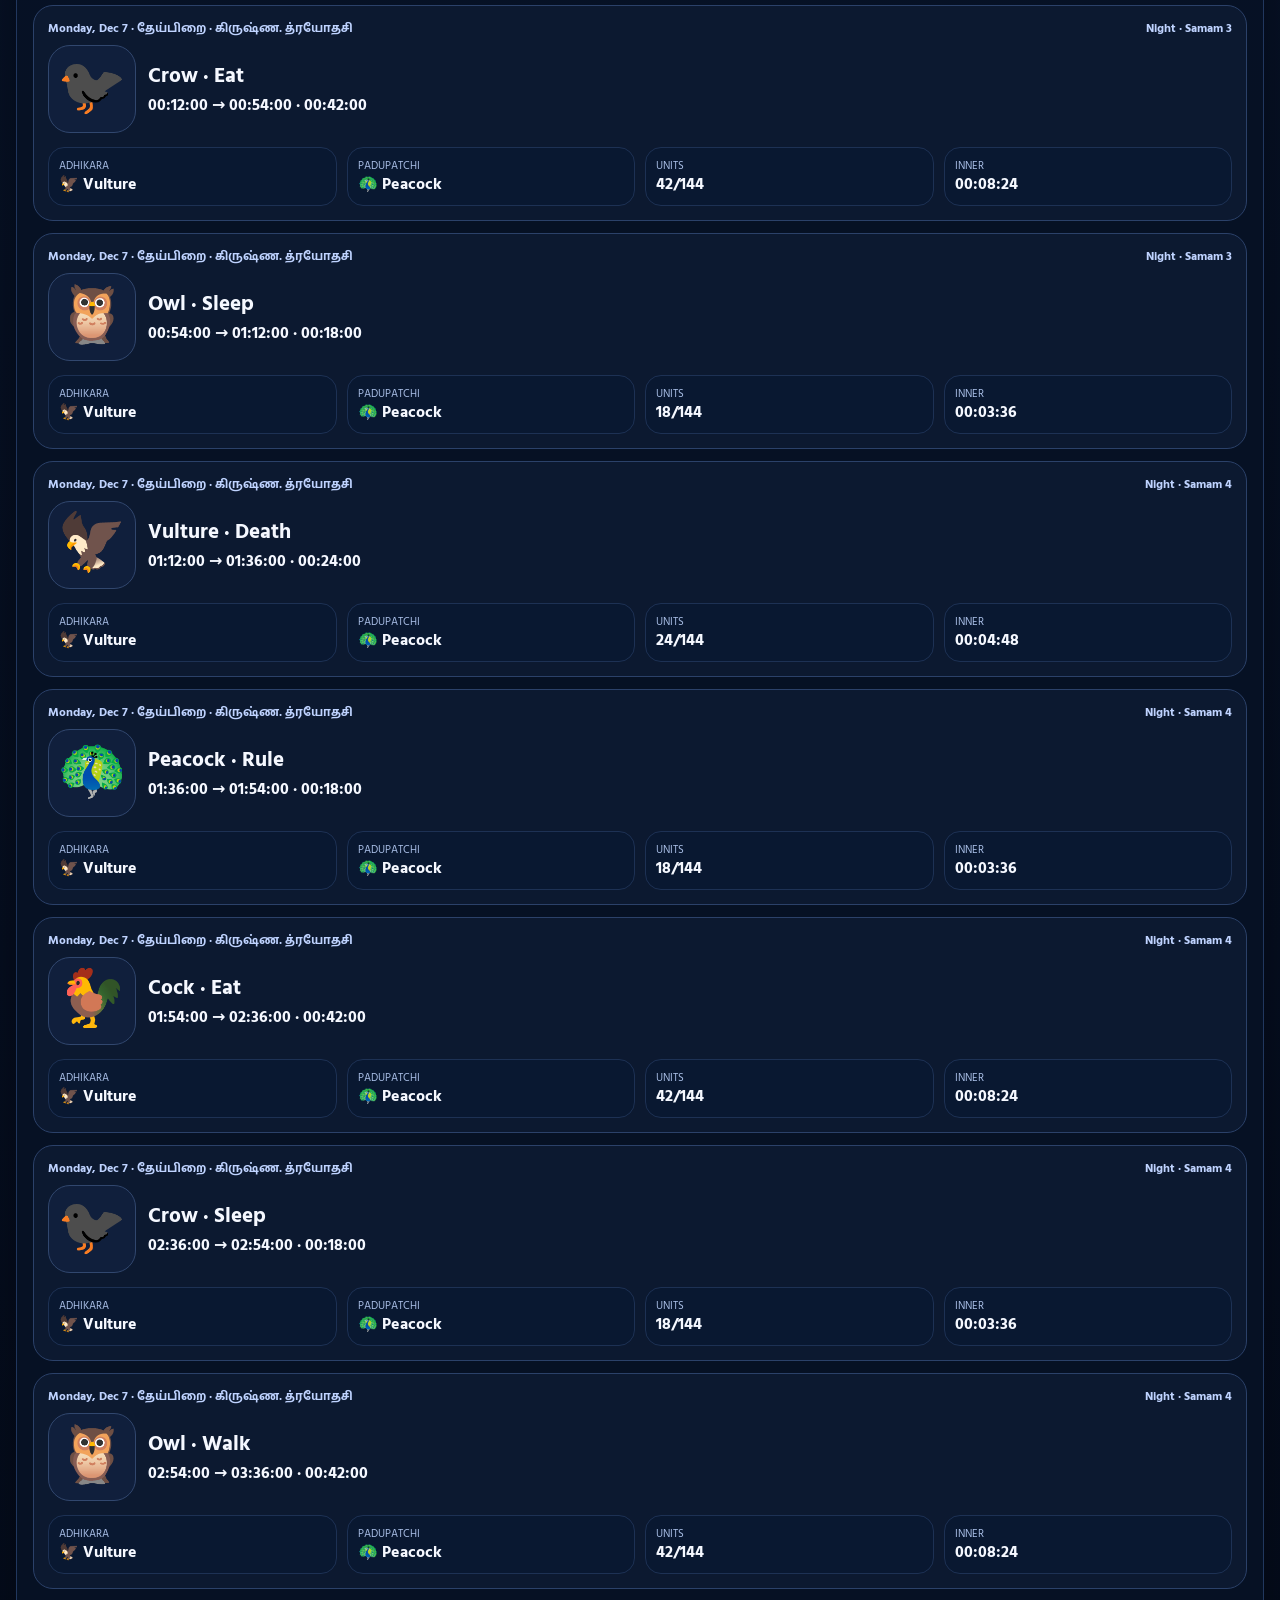
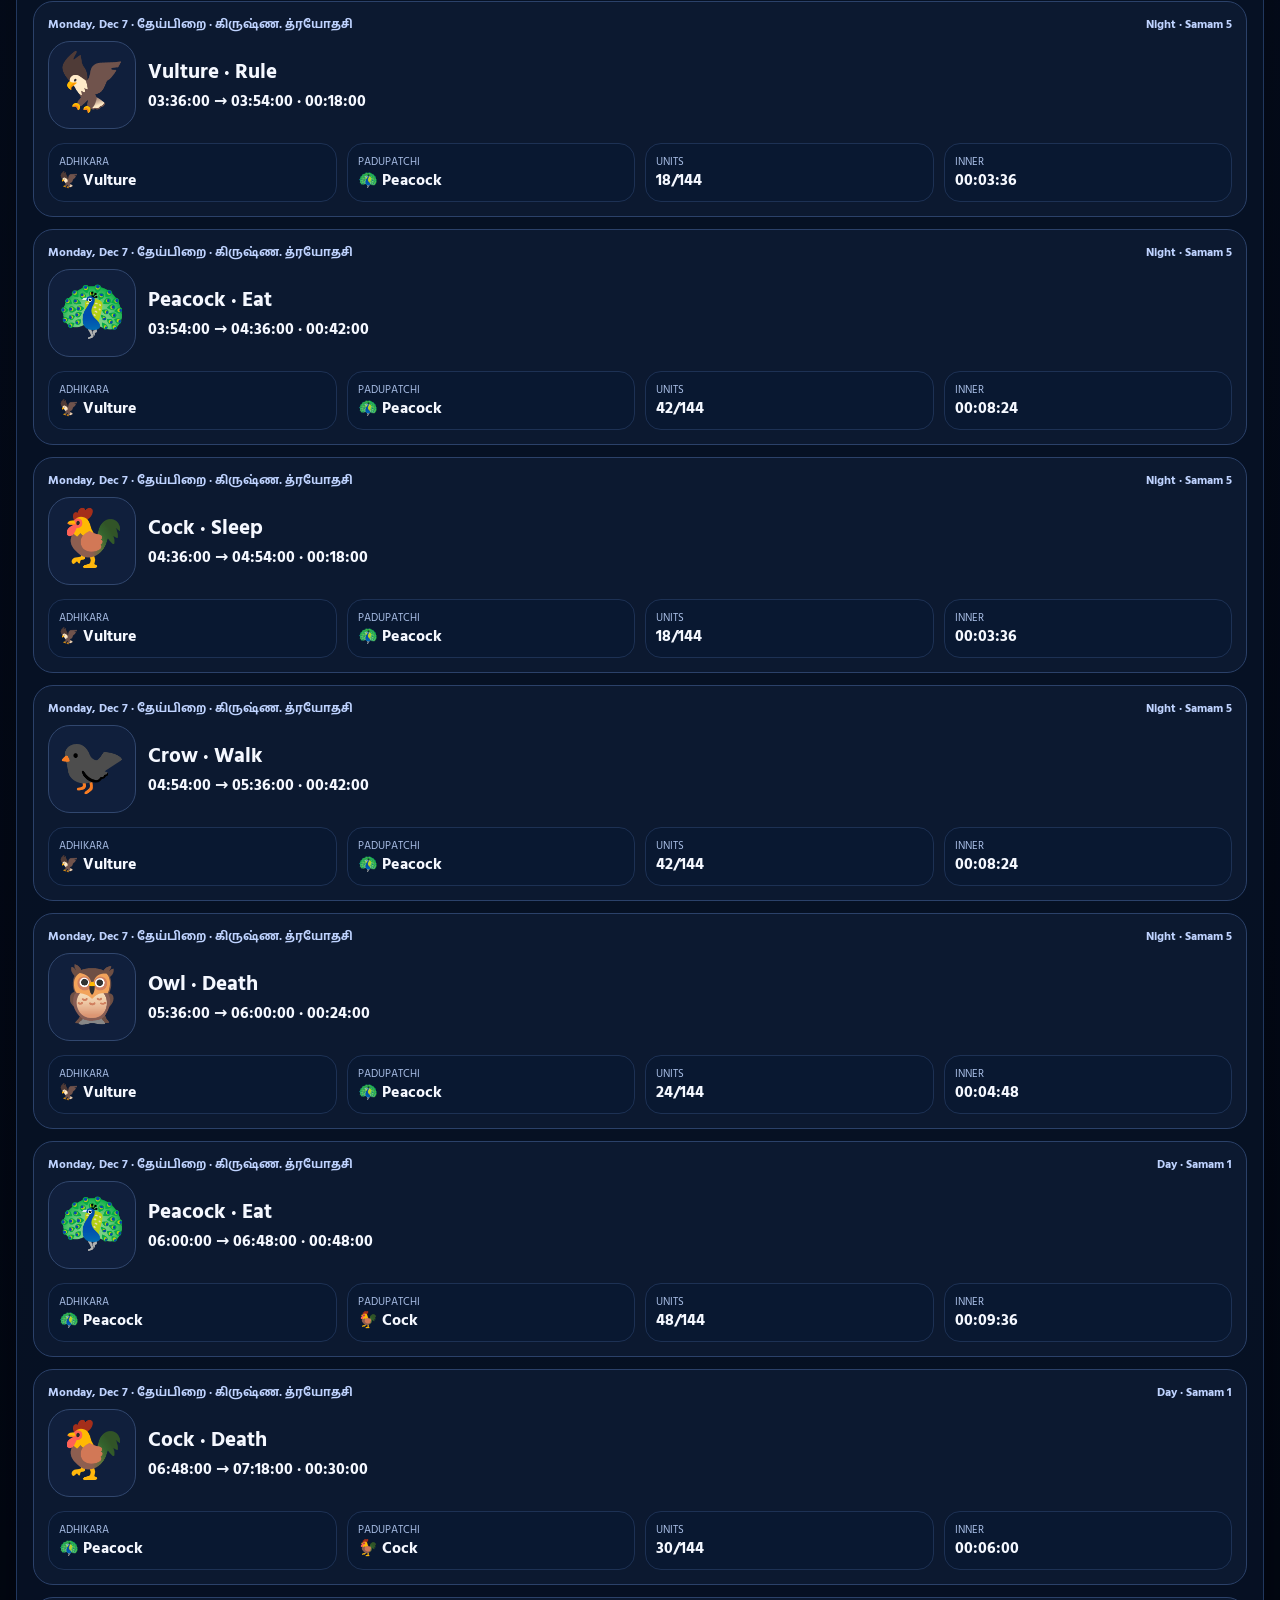
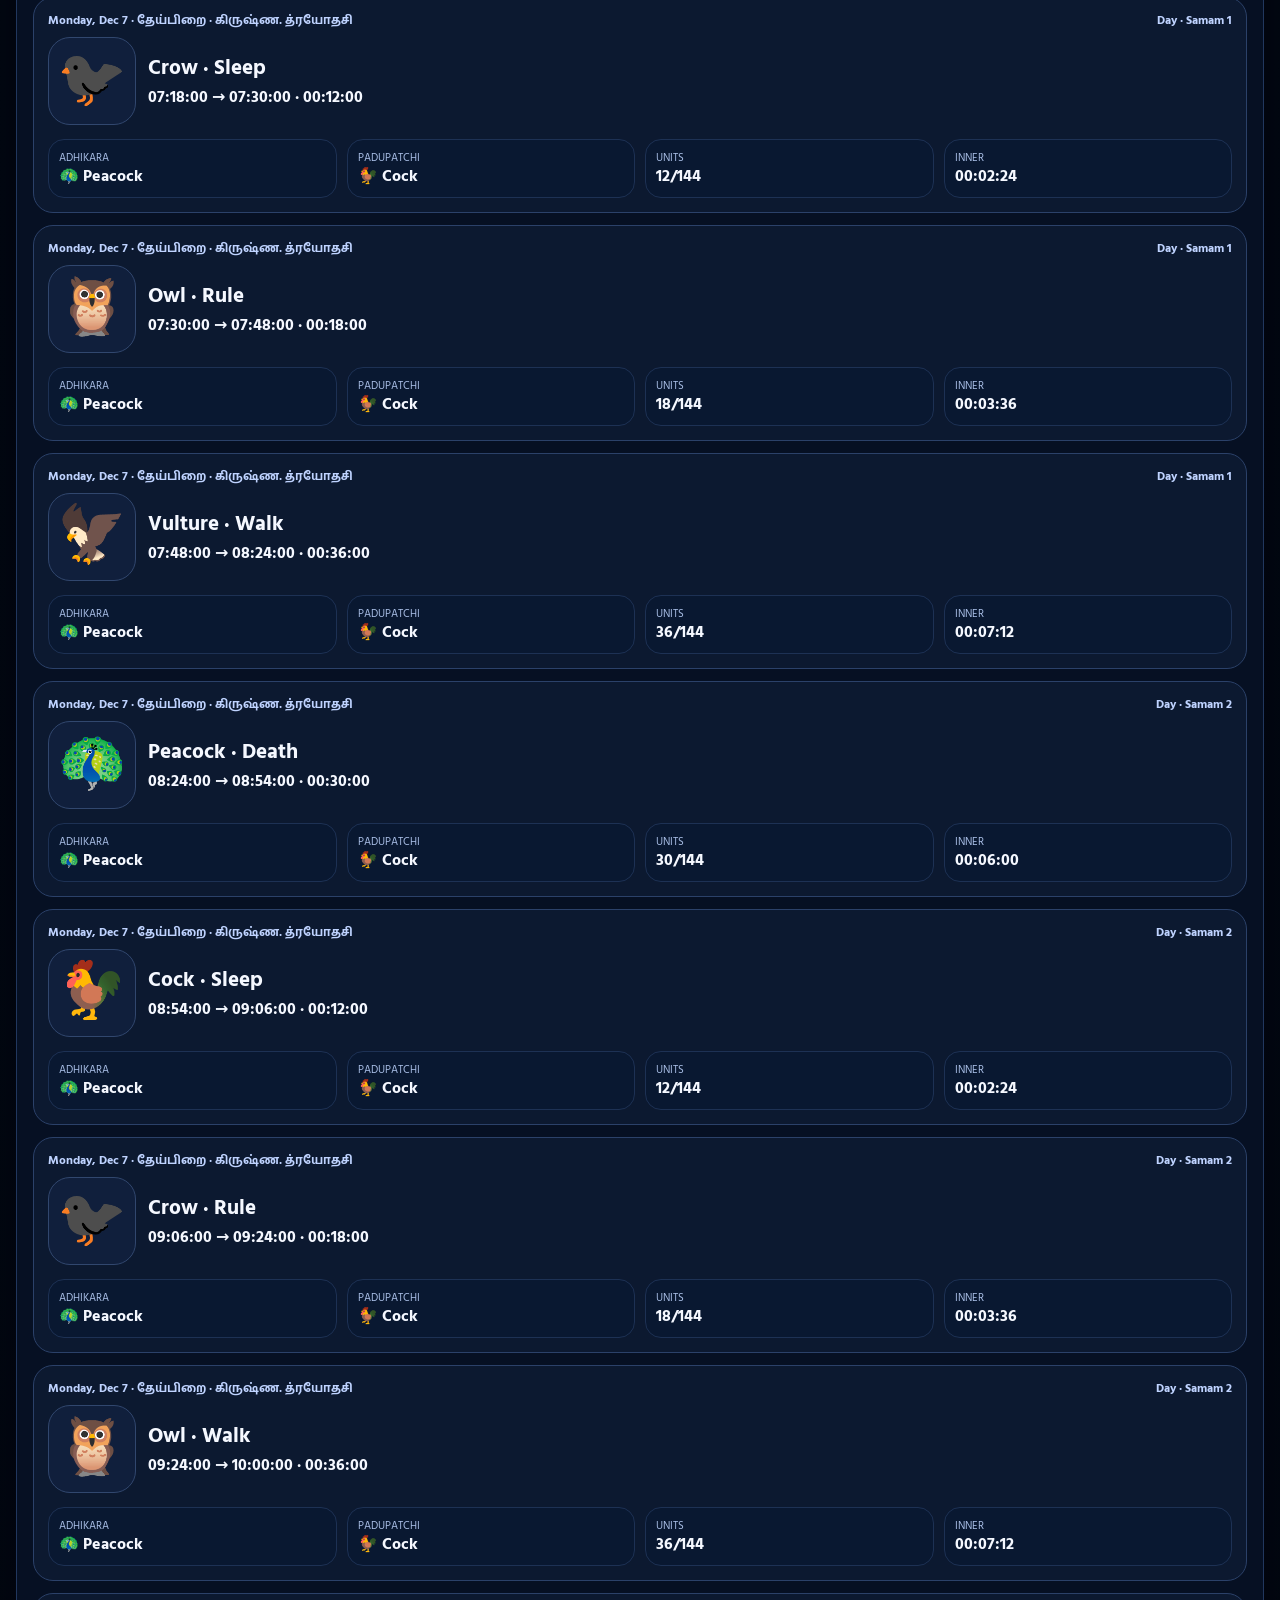
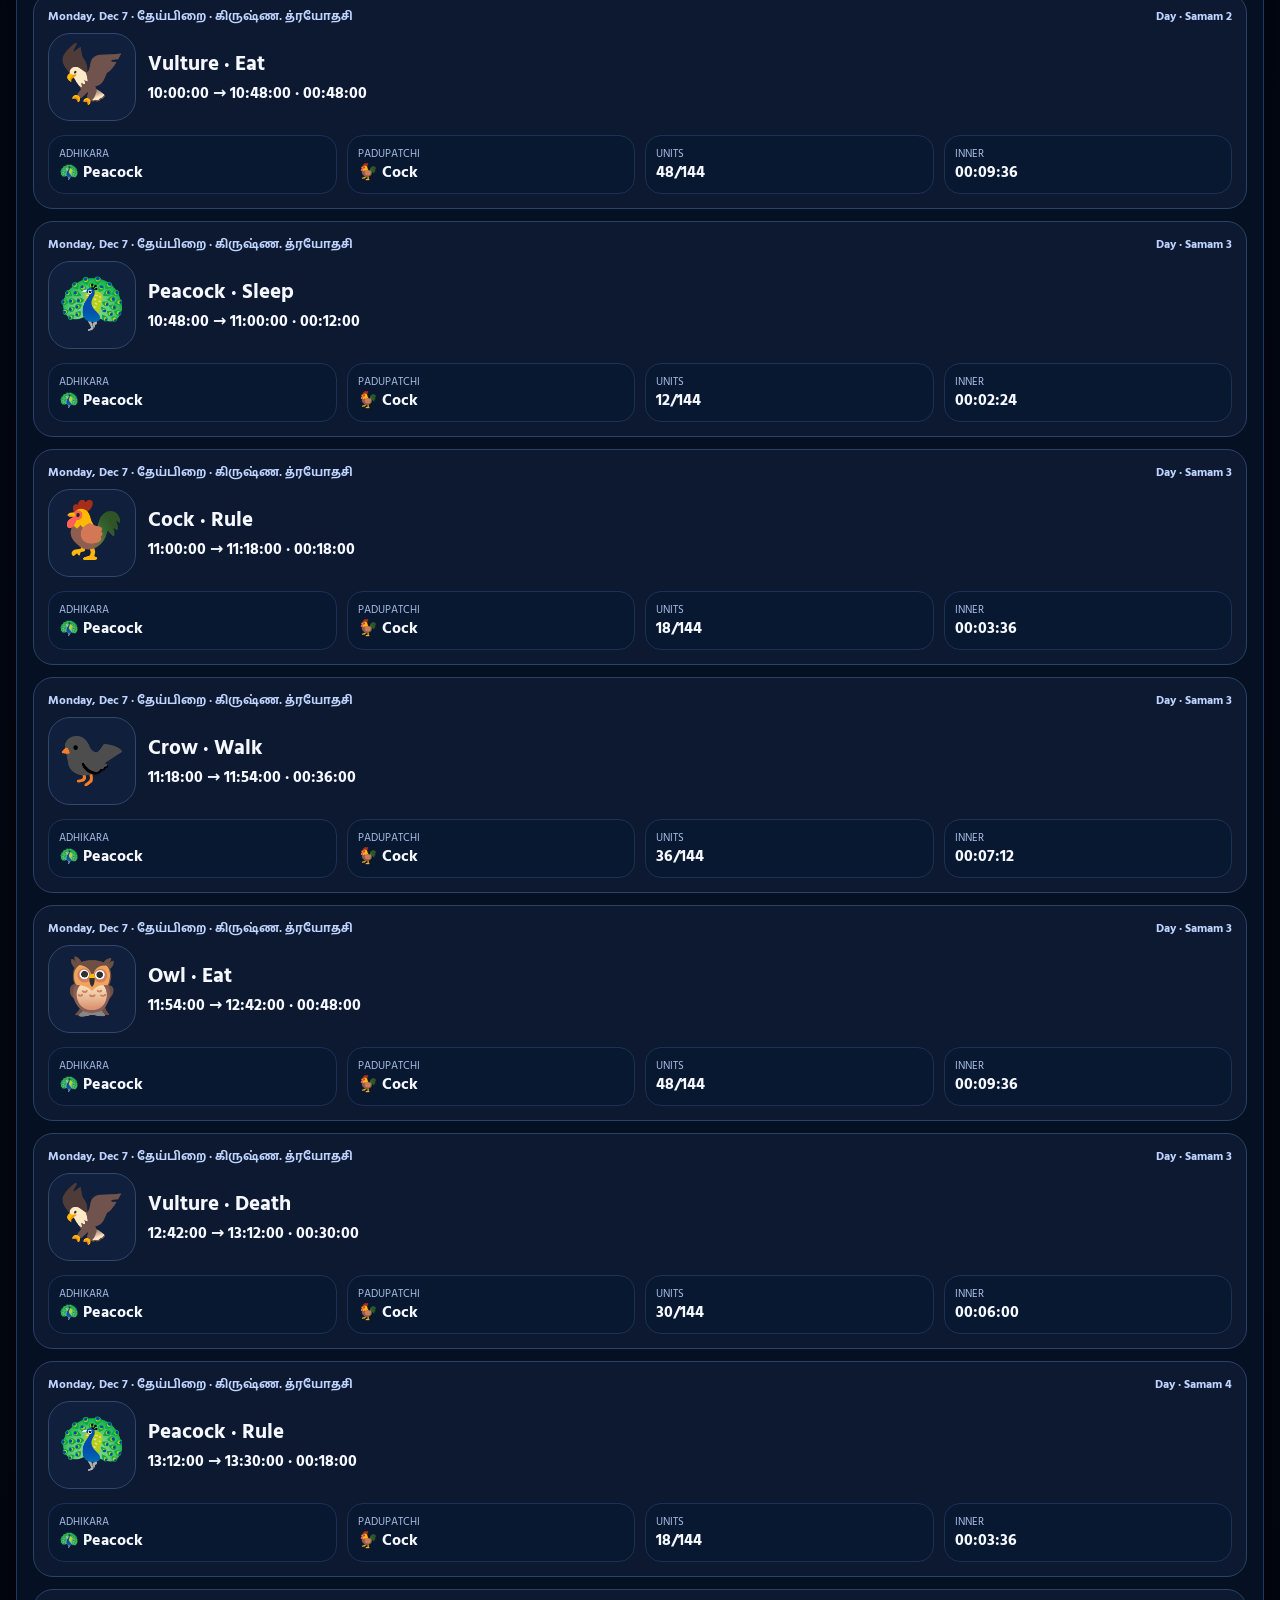
==== commit 1064f893: "Add files via upload" ====
--- a/index.html
+++ b/index.html
@@ -1,4 +1,40 @@
-<!doctype html><html lang="ta"><head><meta charset="utf-8"><meta name="viewport" content="width=device-width,initial-scale=1"><title>Sarakalai Panchapatchi</title><link rel="stylesheet" href="assets/css/style.css"></head><body><nav class="nav"><div class="nav-inner"><div class="brand">🌙 Sarakalai Panchapatchi</div><div class="menu"><a class="btn" href="index.html">Home</a><a class="btn" href="profile.html">Profile</a><a class="btn" href="reference.html">Reference</a></div></div></nav><main class="wrap">
+<!doctype html><html lang="ta"><head><meta charset="utf-8"><meta name="viewport" content="width=device-width,initial-scale=1">
+<meta name="description" content="Live Panchapatchi timing app with local sunrise and sunset, moon tithi, rasi, nakshatra, atcharam, adhikara, padupatchi, countdown and activity strength.">
+<meta name="robots" content="index, follow">
+<link rel="canonical" href="https://sarakalai.com/">
+<meta name="theme-color" content="#020713">
+<meta name="application-name" content="Sarakalai Panchapatchi">
+<meta name="apple-mobile-web-app-title" content="Sarakalai">
+<meta name="apple-mobile-web-app-capable" content="yes">
+<meta name="apple-mobile-web-app-status-bar-style" content="black-translucent">
+
+<meta property="og:type" content="website">
+<meta property="og:site_name" content="Sarakalai Panchapatchi">
+<meta property="og:title" content="Sarakalai Panchapatchi Live Timing">
+<meta property="og:description" content="Live Panchapatchi timing app with local sunrise and sunset, moon tithi, rasi, nakshatra, atcharam, adhikara, padupatchi, countdown and activity strength.">
+<meta property="og:url" content="https://sarakalai.com/">
+<meta property="og:locale" content="ta_IN">
+
+<meta name="twitter:card" content="summary">
+<meta name="twitter:title" content="Sarakalai Panchapatchi Live Timing">
+<meta name="twitter:description" content="Live Panchapatchi timing app with local sunrise and sunset, moon tithi, rasi, nakshatra, atcharam, adhikara, padupatchi, countdown and activity strength.">
+
+<script type="application/ld+json">
+{
+  "@context": "https://schema.org",
+  "@type": "WebApplication",
+  "name": "Sarakalai Panchapatchi",
+  "url": "https://sarakalai.com",
+  "applicationCategory": "LifestyleApplication",
+  "operatingSystem": "Any",
+  "description": "Live Panchapatchi timing app with local sunrise and sunset, moon tithi, rasi, nakshatra, atcharam, adhikara, padupatchi, countdown and activity strength.",
+  "inLanguage": [
+    "ta",
+    "en"
+  ]
+}
+</script><title>Sarakalai Panchapatchi Live Timing</title><link rel="stylesheet" href="assets/css/style.css"><link rel="manifest" href="site.webmanifest">
+</head><body><nav class="nav"><div class="nav-inner"><div class="brand">🌙 Sarakalai Panchapatchi</div><div class="menu"><a class="btn" href="index.html">Home</a><a class="btn" href="profile.html">Profile</a><a class="btn" href="reference.html">Reference</a></div></div></nav><main class="wrap">
 <section class="live-card v032">
   <div class="live-card-head v032-head">
     <div>
--- a/assets/css/style.css
+++ b/assets/css/style.css
@@ -331,3 +331,241 @@
   .mobile-bottom-nav a[href="rising.html"], .mobile-bottom-nav a[href="waning.html"]{display:none}
   .profile-grid{grid-template-columns:1fr}
 }
+
+/* v038 live layout fix */
+.v033-main-row{grid-template-columns:minmax(0,1fr) 112px!important;gap:8px!important;align-items:start!important}
+.v033-lunar-side{min-height:164px!important;max-height:182px!important;padding:7px 5px!important;border-radius:18px!important;align-self:start!important;overflow:hidden!important}
+.v033-lunar-curve{font-family:"Hind Madurai",system-ui,sans-serif!important;white-space:normal!important;line-height:1.15!important;font-size:12px!important;text-align:center!important}
+.lunar-arc-fixed{position:relative;height:92px;width:100%}
+.lunar-arc-fixed .arc-label{position:absolute;font-size:10px;color:#cfe0ff;font-weight:900;white-space:nowrap}
+.lunar-arc-fixed .arc-start{left:1px;top:47px}.lunar-arc-fixed .arc-end{right:1px;top:47px}
+.lunar-arc-fixed .arc-mark{position:absolute;width:14px;height:14px;border-radius:50%;border:1px solid #31476e;background:#0d1930}
+.lunar-arc-fixed .arc-mark.passed{background:#31476e}
+.lunar-arc-fixed .arc-mark.active{background:var(--gold);border-color:var(--gold);box-shadow:0 0 16px rgba(255,197,51,.85);transform:scale(1.22)}
+.lunar-arc-fixed .m1{left:15px;top:17px}.lunar-arc-fixed .m2{left:34px;top:7px}.lunar-arc-fixed .m3{left:54px;top:17px}.lunar-arc-fixed .m4{left:64px;top:39px}.lunar-arc-fixed .m5{left:54px;top:61px}.lunar-arc-fixed .m6{left:34px;top:70px}.lunar-arc-fixed .m7{left:15px;top:61px}
+.v033-tithi-name{font-size:12px!important;line-height:1.15!important;margin-top:2px!important}
+.v034-lunar-small{font-size:9px!important;margin-top:3px!important}.v034-lunar-legend{display:none!important}
+.v032-activity-title{font-size:22px!important;margin-bottom:5px!important}.v032-remaining{font-size:28px!important;line-height:1.05!important;margin:4px 0 7px!important}
+.duration-line{font-size:15px!important;margin-bottom:4px!important}.quality-line{margin-top:6px!important;font-size:14px!important}
+.twelve-row{width:100%;justify-content:space-between;gap:4px!important;margin-top:7px!important;padding:4px 0!important}
+.twelve-bubble.big{width:30px!important;height:30px!important;font-size:13px!important}.twelve-bubble.small{width:13px!important;height:13px!important}
+.twelve-caption{font-size:11px!important;margin-top:1px!important}
+.v032-inner-line{margin-top:8px!important;display:block!important}.v032-inner-line .inner-dots{margin-top:0!important;gap:10px!important}
+.inner-dot{width:30px!important;height:30px!important}
+@media(max-width:390px){.v033-main-row{grid-template-columns:minmax(0,1fr) 104px!important}.twelve-bubble.big{width:28px!important;height:28px!important}.twelve-bubble.small{width:11px!important;height:11px!important}.inner-dot{width:28px!important;height:28px!important}}
+
+/* v039 polish */
+.v033-main-row{grid-template-columns:minmax(0,1fr) 126px!important;gap:10px!important}
+.v033-lunar-side{min-height:184px!important;max-height:208px!important;padding:9px 7px!important}
+.lunar-arc-fixed{height:106px!important}.lunar-arc-fixed .arc-label{font-size:11px!important}.lunar-arc-fixed .arc-mark{width:15px!important;height:15px!important}
+.lunar-arc-fixed .m1{left:18px!important;top:19px!important}.lunar-arc-fixed .m2{left:39px!important;top:8px!important}.lunar-arc-fixed .m3{left:61px!important;top:19px!important}.lunar-arc-fixed .m4{left:72px!important;top:45px!important}.lunar-arc-fixed .m5{left:61px!important;top:70px!important}.lunar-arc-fixed .m6{left:39px!important;top:82px!important}.lunar-arc-fixed .m7{left:18px!important;top:70px!important}
+.v033-tithi-name{font-size:13px!important}.v034-lunar-small{font-size:10px!important}
+.v032-remaining{font-size:34px!important;margin:4px 0 8px!important}
+.twelve-row{width:100%!important;max-width:none!important;justify-content:space-between!important;gap:6px!important;margin-top:10px!important;padding-right:4px!important}
+.twelve-bubble.big{width:34px!important;height:34px!important;font-size:15px!important}.twelve-bubble.small{width:15px!important;height:15px!important}
+.twelve-caption{font-size:13px!important;margin-top:4px!important}
+.v032-inner-line{display:none!important}
+@media(max-width:390px){.v033-main-row{grid-template-columns:minmax(0,1fr) 116px!important}.twelve-bubble.big{width:31px!important;height:31px!important}.twelve-bubble.small{width:13px!important;height:13px!important}}
+
+/* v040: landscape lunar panel above activity + bigger current bird */
+.v033-main-row{display:block!important}
+.v033-lunar-side{width:100%!important;min-height:92px!important;max-height:none!important;padding:8px 10px!important;margin:0 0 12px 0!important;border-radius:18px!important}
+.v033-lunar-curve{width:100%!important}
+.lunar-arc-fixed{height:62px!important;max-width:360px;margin:0 auto}
+.lunar-arc-fixed .arc-label{top:25px!important;font-size:12px!important}
+.lunar-arc-fixed .arc-start{left:0!important}.lunar-arc-fixed .arc-end{right:0!important}
+.lunar-arc-fixed .arc-mark{width:16px!important;height:16px!important}
+.lunar-arc-fixed .m1{left:14%!important;top:32px!important}.lunar-arc-fixed .m2{left:26%!important;top:16px!important}.lunar-arc-fixed .m3{left:39%!important;top:6px!important}.lunar-arc-fixed .m4{left:50%!important;top:2px!important}.lunar-arc-fixed .m5{left:61%!important;top:6px!important}.lunar-arc-fixed .m6{left:74%!important;top:16px!important}.lunar-arc-fixed .m7{left:86%!important;top:32px!important}
+.v033-tithi-name{font-size:13px!important;margin-top:2px!important}
+.v034-lunar-small{display:inline-block;margin-left:6px;font-size:10px!important}
+.v032-activity-title{font-size:32px!important;line-height:1.1!important}
+.v032-remaining{font-size:40px!important}
+.twelve-row{overflow:visible!important;gap:5px!important}
+.twelve-bubble.big{width:36px!important;height:36px!important}
+.twelve-bubble.small{width:14px!important;height:14px!important}
+@media(max-width:760px){.v032-activity-title{font-size:31px!important}.v032-remaining{font-size:38px!important}.v033-lunar-side{min-height:86px!important;padding:7px 8px!important}.lunar-arc-fixed{height:58px!important}.lunar-arc-fixed .arc-mark{width:15px!important;height:15px!important}.twelve-bubble.big{width:34px!important;height:34px!important}.twelve-bubble.small{width:12px!important;height:12px!important}}
+@media(max-width:390px){.v032-activity-title{font-size:28px!important}.v032-remaining{font-size:34px!important}.twelve-bubble.big{width:31px!important;height:31px!important}.twelve-bubble.small{width:10px!important;height:10px!important}}
+
+/* v041 final live polish */
+.v032-activity-title{
+  display:grid;
+  grid-template-columns:72px 1fr;
+  align-items:center;
+  gap:12px;
+  font-size:28px!important;
+  line-height:1.08!important;
+}
+.current-bird-hero{
+  font-size:58px;
+  line-height:1;
+  filter:drop-shadow(0 0 18px rgba(255,197,51,.22));
+}
+.current-bird-name{
+  font-size:34px;
+  font-weight:950;
+}
+.current-activity-line{
+  margin-top:4px;
+  font-size:18px;
+  color:#dbe8ff;
+  font-weight:950;
+}
+.good-time-badge{
+  display:inline-flex;
+  align-items:center;
+  gap:8px;
+  margin-top:8px;
+  padding:8px 12px;
+  border-radius:999px;
+  border:1px solid rgba(255,197,51,.45);
+  background:rgba(255,197,51,.10);
+  color:var(--gold);
+  font-weight:950;
+  font-size:16px;
+}
+.v032-remaining{font-size:39px!important;margin-top:8px!important}
+.duration-line{font-size:16px!important}
+.percent-line#activityPercentText{display:none!important}
+.v033-lunar-side{width:100%!important;min-height:98px!important;padding:10px 12px!important}
+.lunar-arc-fixed{height:58px!important;max-width:none!important;width:100%!important}
+.lunar-arc-fixed .arc-label{font-size:12px!important;top:22px!important}
+.lunar-arc-fixed .arc-start{left:0!important}.lunar-arc-fixed .arc-end{right:0!important}
+.lunar-arc-fixed .arc-mark{width:13px!important;height:13px!important}
+.lunar-arc-fixed .m1{left:8%!important;top:30px!important}
+.lunar-arc-fixed .m2{left:15%!important;top:20px!important}
+.lunar-arc-fixed .m3{left:22%!important;top:12px!important}
+.lunar-arc-fixed .m4{left:29%!important;top:7px!important}
+.lunar-arc-fixed .m5{left:36%!important;top:4px!important}
+.lunar-arc-fixed .m6{left:43%!important;top:3px!important}
+.lunar-arc-fixed .m7{left:50%!important;top:2px!important}
+.lunar-arc-fixed .m8{left:57%!important;top:3px!important}
+.lunar-arc-fixed .m9{left:64%!important;top:4px!important}
+.lunar-arc-fixed .m10{left:71%!important;top:7px!important}
+.lunar-arc-fixed .m11{left:78%!important;top:12px!important}
+.lunar-arc-fixed .m12{left:85%!important;top:20px!important}
+.lunar-arc-fixed .m13{left:92%!important;top:30px!important}
+.v033-tithi-name{font-size:13px!important}
+.twelve-row{
+  gap:5px!important;
+  justify-content:space-between!important;
+  align-items:center!important;
+  overflow:visible!important;
+}
+.twelve-bubble{transition:.2s ease}
+.twelve-bubble.big.p1{width:27px!important;height:27px!important;font-size:11px!important}
+.twelve-bubble.big.p2{width:30px!important;height:30px!important;font-size:12px!important}
+.twelve-bubble.big.p3{width:33px!important;height:33px!important;font-size:13px!important}
+.twelve-bubble.big.p4{width:36px!important;height:36px!important;font-size:14px!important}
+.twelve-bubble.big.p5{width:40px!important;height:40px!important;font-size:15px!important}
+.twelve-bubble.small.p6{width:17px!important;height:17px!important}
+.twelve-bubble.small.p7{width:16px!important;height:16px!important}
+.twelve-bubble.small.p8{width:15px!important;height:15px!important}
+.twelve-bubble.small.p9{width:14px!important;height:14px!important}
+.twelve-bubble.small.p10{width:13px!important;height:13px!important}
+.twelve-bubble.small.p11{width:12px!important;height:12px!important}
+.twelve-bubble.small.p12{width:11px!important;height:11px!important}
+.twelve-bubble.active{
+  box-shadow:0 0 24px rgba(255,197,51,.9)!important;
+}
+.twelve-caption{
+  font-size:13px!important;
+  color:#dbe8ff!important;
+}
+@media(max-width:760px){
+  .v032-activity-title{grid-template-columns:64px 1fr;font-size:26px!important}
+  .current-bird-hero{font-size:54px}
+  .current-bird-name{font-size:32px}
+  .current-activity-line{font-size:17px}
+  .v032-remaining{font-size:38px!important}
+  .twelve-row{gap:4px!important}
+  .twelve-bubble.big.p1{width:25px!important;height:25px!important}
+  .twelve-bubble.big.p2{width:28px!important;height:28px!important}
+  .twelve-bubble.big.p3{width:31px!important;height:31px!important}
+  .twelve-bubble.big.p4{width:34px!important;height:34px!important}
+  .twelve-bubble.big.p5{width:37px!important;height:37px!important}
+  .twelve-bubble.small.p6{width:15px!important;height:15px!important}
+  .twelve-bubble.small.p7{width:14px!important;height:14px!important}
+  .twelve-bubble.small.p8{width:13px!important;height:13px!important}
+  .twelve-bubble.small.p9{width:12px!important;height:12px!important}
+  .twelve-bubble.small.p10{width:11px!important;height:11px!important}
+  .twelve-bubble.small.p11{width:10px!important;height:10px!important}
+  .twelve-bubble.small.p12{width:9px!important;height:9px!important}
+}
+@media(max-width:390px){
+  .current-bird-name{font-size:28px}
+  .current-bird-hero{font-size:50px}
+}
+
+/* v042 render fixed */
+.mobile-bottom-nav{height:54px!important;padding:2px 0 max(2px,env(safe-area-inset-bottom))!important;grid-template-columns:repeat(3,1fr)!important}
+.mobile-bottom-nav a{display:flex!important;flex-direction:column!important;align-items:center!important;justify-content:center!important;gap:1px!important;font-size:9px!important;font-weight:700!important;line-height:1!important}
+.mobile-bottom-nav .ico{font-size:16px!important;line-height:1!important;margin-bottom:1px!important}.mobile-bottom-nav a.active{color:var(--gold)!important}.mobile-bottom-nav a.active .ico{transform:scale(1.08)!important}
+@media(max-width:480px){.mobile-bottom-nav{height:50px!important}.mobile-bottom-nav .ico{font-size:15px!important}.mobile-bottom-nav a{font-size:8px!important}}
+.v033-lunar-side{width:100%!important;min-height:112px!important;max-height:none!important;padding:8px 12px!important;margin:0 0 12px 0!important;border-radius:18px!important;overflow:hidden!important}
+.v033-lunar-curve{width:100%!important;white-space:normal!important;font-family:"Hind Madurai",system-ui,sans-serif!important}
+.lunar-top,.lunar-bottom{display:flex;justify-content:space-between;align-items:center;font-weight:900}.lunar-top{font-size:12px;color:#cfe0ff;margin-bottom:2px}.lunar-bottom{font-size:20px;margin-top:2px}
+.lunar-arc-fixed{position:relative;height:52px!important;width:100%!important;max-width:none!important;margin:0 auto!important}.lunar-arc-fixed .arc-label{display:none!important}
+.lunar-arc-fixed .arc-mark{position:absolute;width:13px!important;height:13px!important;border-radius:50%;border:1px solid #31476e;background:#0d1930}.lunar-arc-fixed .arc-mark.passed{background:#31476e}.lunar-arc-fixed .arc-mark.active{background:var(--gold);border-color:var(--gold);box-shadow:0 0 18px rgba(255,197,51,.85);transform:scale(1.35)}
+.lunar-arc-fixed .m1{left:8%!important;top:32px!important}.lunar-arc-fixed .m2{left:15%!important;top:21px!important}.lunar-arc-fixed .m3{left:22%!important;top:13px!important}.lunar-arc-fixed .m4{left:29%!important;top:7px!important}.lunar-arc-fixed .m5{left:36%!important;top:4px!important}.lunar-arc-fixed .m6{left:43%!important;top:2px!important}.lunar-arc-fixed .m7{left:50%!important;top:1px!important}.lunar-arc-fixed .m8{left:57%!important;top:2px!important}.lunar-arc-fixed .m9{left:64%!important;top:4px!important}.lunar-arc-fixed .m10{left:71%!important;top:7px!important}.lunar-arc-fixed .m11{left:78%!important;top:13px!important}.lunar-arc-fixed .m12{left:85%!important;top:21px!important}.lunar-arc-fixed .m13{left:92%!important;top:32px!important}
+.v033-tithi-name{font-size:13px!important;margin-top:2px!important;color:var(--gold);font-weight:950;text-align:center}.v034-lunar-small{display:inline-block;margin-left:6px;color:var(--muted);font-size:10px!important}
+
+/* v043 animated 12-part progress, no Part text */
+.twelve-row{
+  position:relative;
+  margin-top:10px!important;
+  padding:8px 2px 6px!important;
+  overflow:visible!important;
+}
+.twelve-bubble{position:relative}
+.twelve-bubble.active::after{
+  content:"";
+  position:absolute;
+  inset:-7px;
+  border-radius:999px;
+  border:2px solid rgba(255,197,51,.55);
+  animation:ppPulse 1.15s ease-out infinite;
+}
+.twelve-bubble.active{
+  animation:ppActiveBeat 1.15s ease-in-out infinite;
+}
+.twelve-bubble.passed{
+  box-shadow:0 0 8px rgba(255,197,51,.18);
+}
+.twelve-caption{display:none!important}
+@keyframes ppPulse{
+  0%{transform:scale(.7);opacity:.9}
+  100%{transform:scale(1.45);opacity:0}
+}
+@keyframes ppActiveBeat{
+  0%,100%{transform:scale(1.18)}
+  50%{transform:scale(1.32)}
+}
+
+/* v044 atcharam + running horizontal progress */
+.v032-activity-title{grid-template-columns:92px 1fr!important;gap:14px!important;align-items:center!important}
+.current-bird-hero{font-size:86px!important;line-height:1!important;filter:drop-shadow(0 0 22px rgba(255,197,51,.32))!important}
+.current-bird-name{font-size:38px!important;line-height:1!important}
+.live-hero-meta{display:flex;align-items:center;justify-content:space-between;gap:10px}
+.atcharam-badge{margin-left:auto;min-width:58px;text-align:center;padding:8px 10px;border-radius:16px;border:1px solid rgba(255,197,51,.45);background:rgba(255,197,51,.10);color:var(--gold);font-weight:950}
+.atcharam-badge small{display:block;font-size:9px;color:#cfe0ff;text-transform:uppercase;margin-bottom:1px}.atcharam-badge b{display:block;font-size:28px;line-height:1}
+.quality-line{display:none!important}.good-time-badge{margin-top:7px!important}
+.twelve-row{--progress:0%;position:relative!important;height:46px;padding:8px 0!important;margin-top:12px!important;overflow:visible!important}
+.twelve-row::before{content:"";position:absolute;left:0;right:0;top:50%;height:6px;transform:translateY(-50%);border-radius:999px;background:#0b1831;border:1px solid #243a60}
+.twelve-row::after{content:"";position:absolute;left:0;top:50%;width:var(--progress);height:6px;transform:translateY(-50%);border-radius:999px;background:linear-gradient(90deg,rgba(255,197,51,.95),rgba(255,240,160,.95));box-shadow:0 0 18px rgba(255,197,51,.35);transition:width .9s linear}
+.twelve-bubble{z-index:2;background:#0d1930!important}.twelve-bubble.passed,.twelve-bubble.active{background:var(--gold)!important;color:#071225!important;border-color:var(--gold)!important}
+.twelve-bubble.active{animation:none!important;box-shadow:0 0 18px rgba(255,197,51,.75)!important}.twelve-bubble.active::after{display:none!important}
+@media(max-width:760px){.v032-activity-title{grid-template-columns:84px 1fr!important}.current-bird-hero{font-size:80px!important}.current-bird-name{font-size:34px!important}.atcharam-badge{min-width:52px;padding:7px 8px}.atcharam-badge b{font-size:25px}}
+@media(max-width:390px){.v032-activity-title{grid-template-columns:76px 1fr!important}.current-bird-hero{font-size:72px!important}.current-bird-name{font-size:31px!important}}
+
+/* v045 smoother running 12-part progress */
+.twelve-row::after{
+  transition:width 2s linear !important;
+  background:
+    linear-gradient(90deg, rgba(255,197,51,.95), rgba(255,240,160,.95), rgba(255,197,51,.95)) !important;
+  background-size:200% 100% !important;
+  animation:ppRunFill 2s linear infinite !important;
+}
+@keyframes ppRunFill{
+  from{background-position:0% 0}
+  to{background-position:200% 0}
+}
